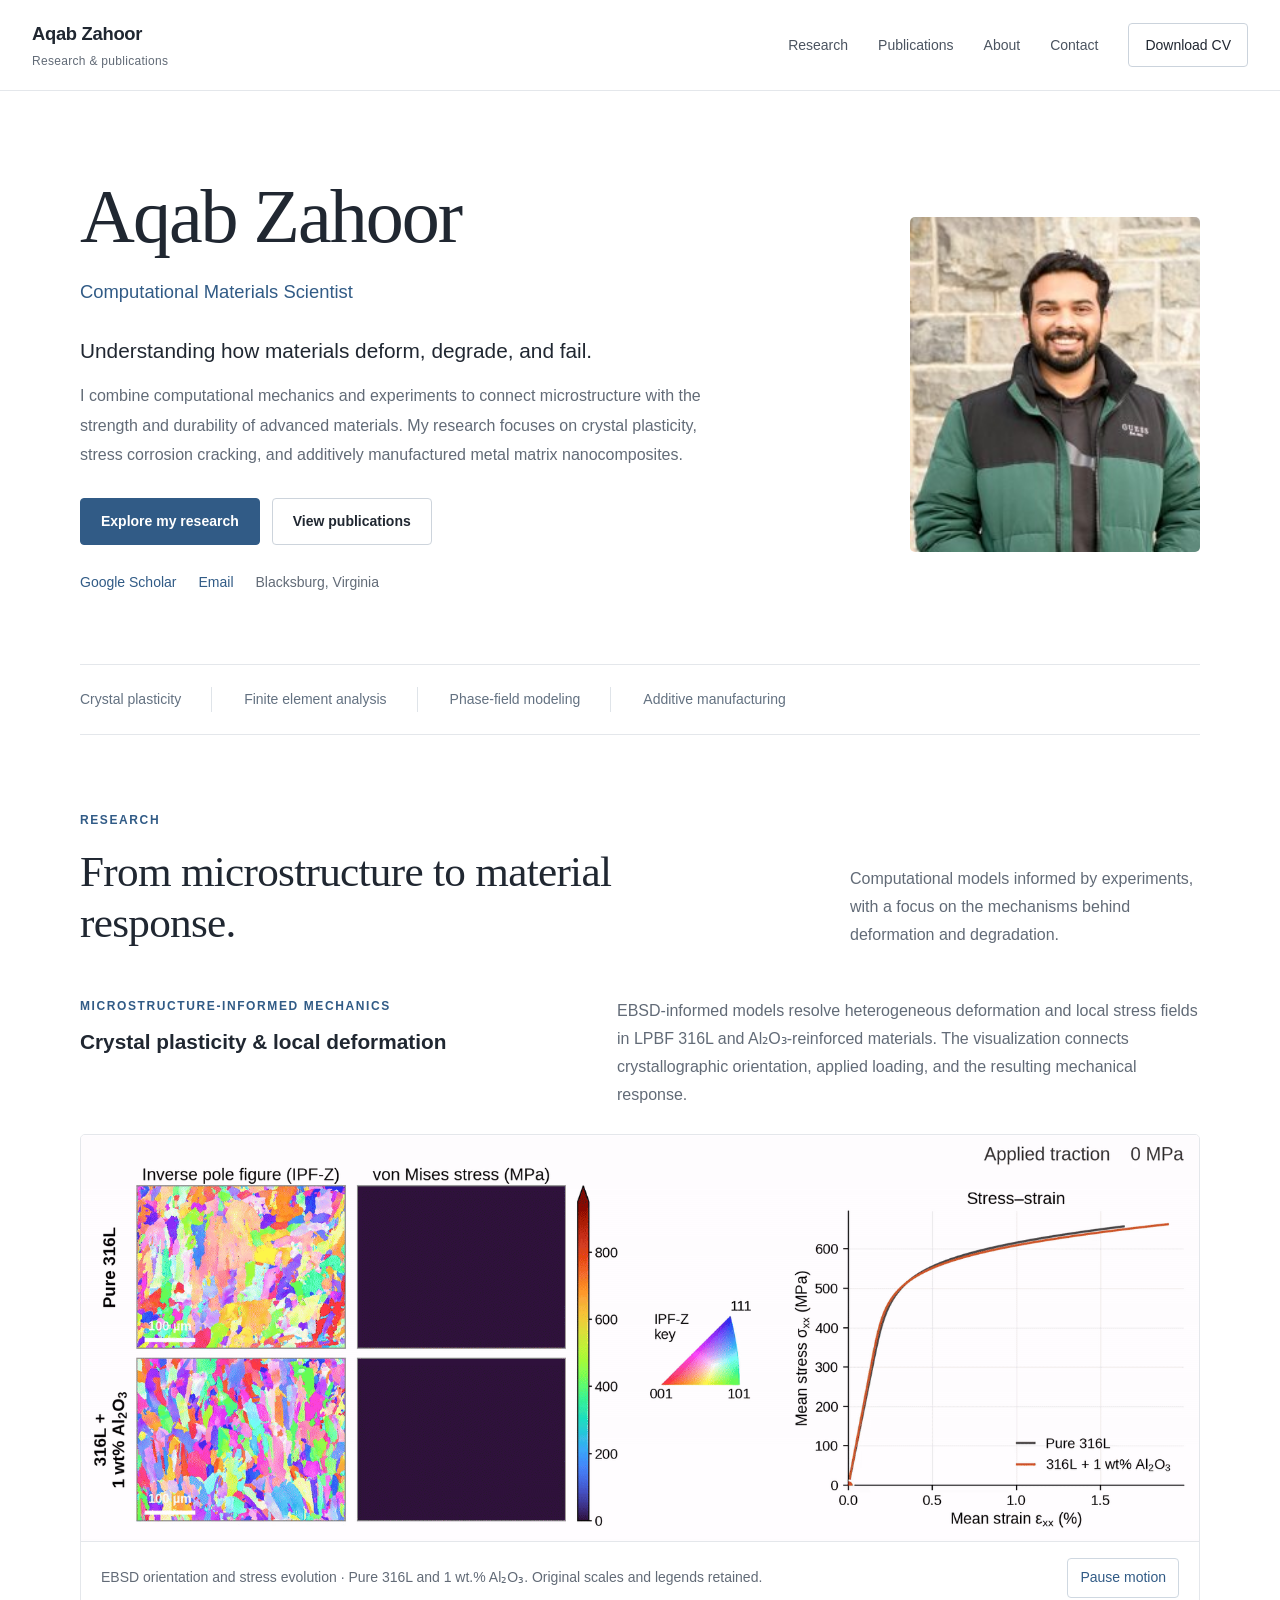
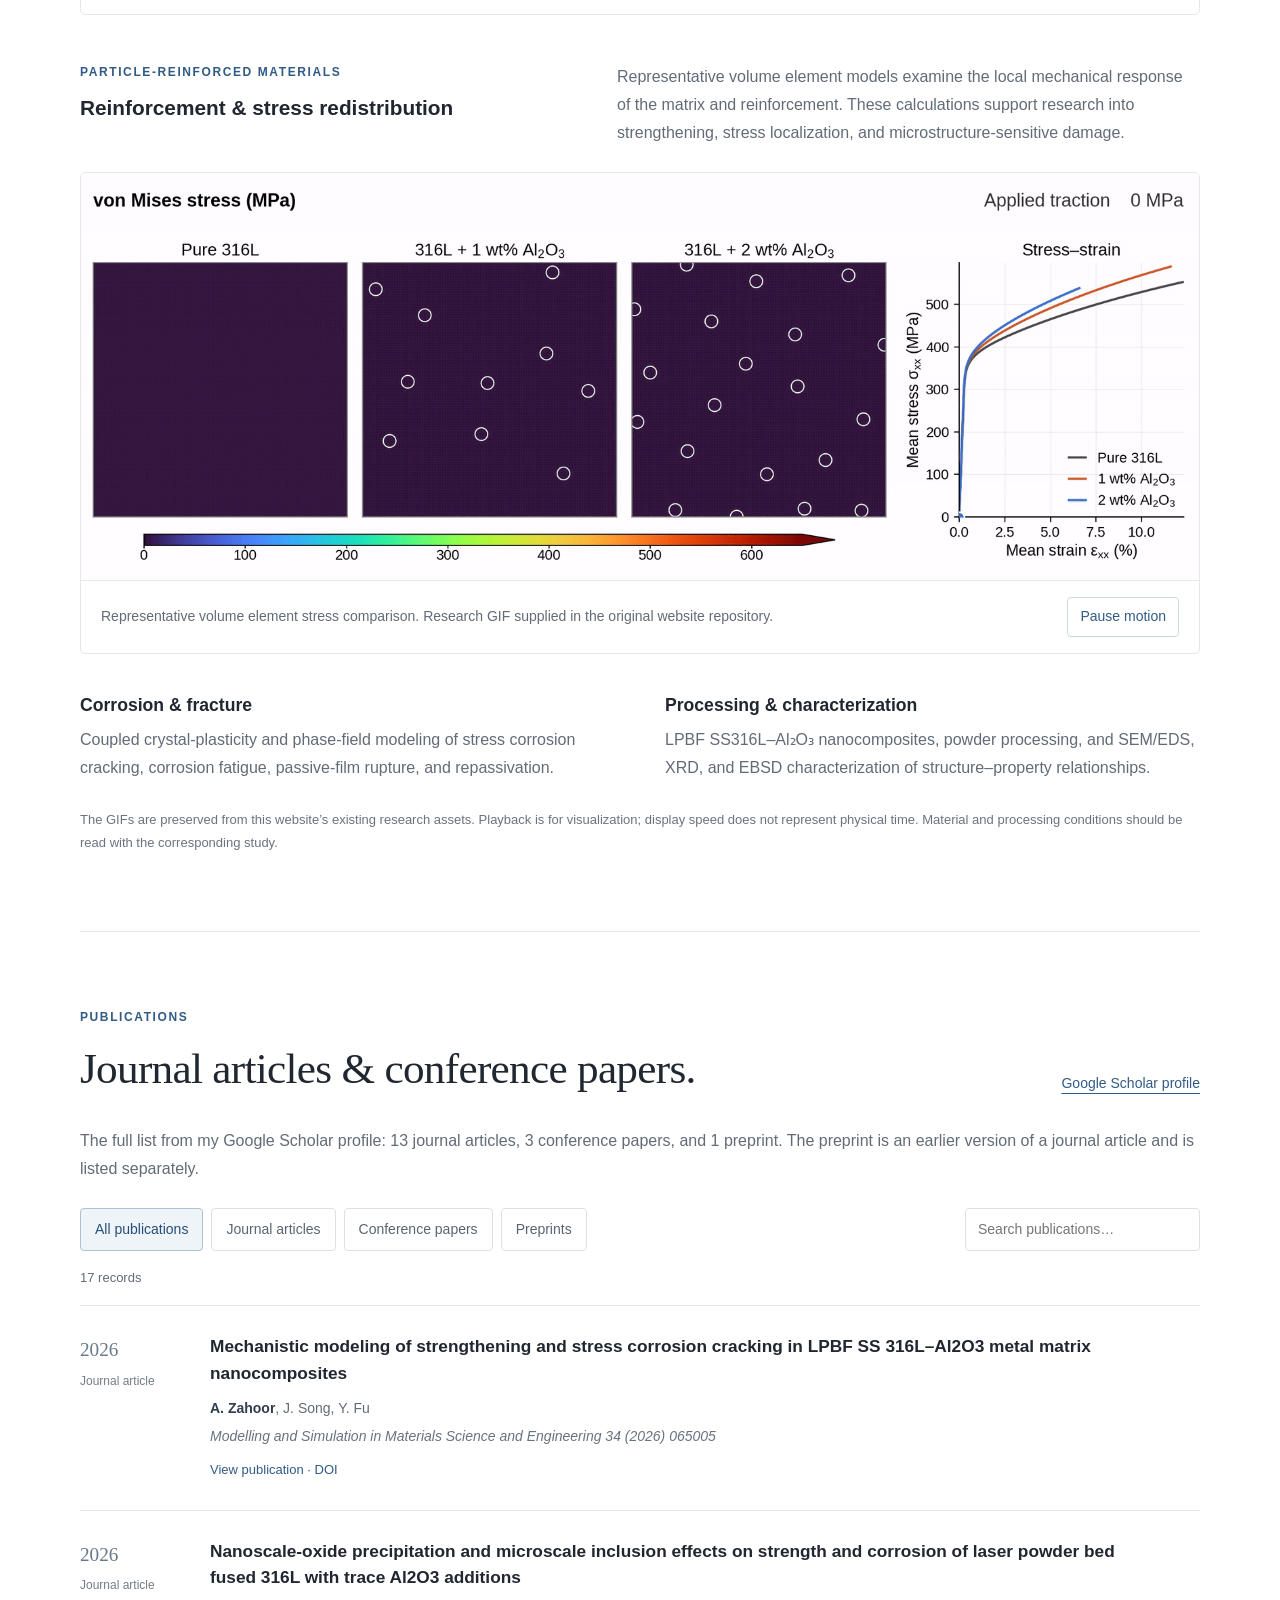
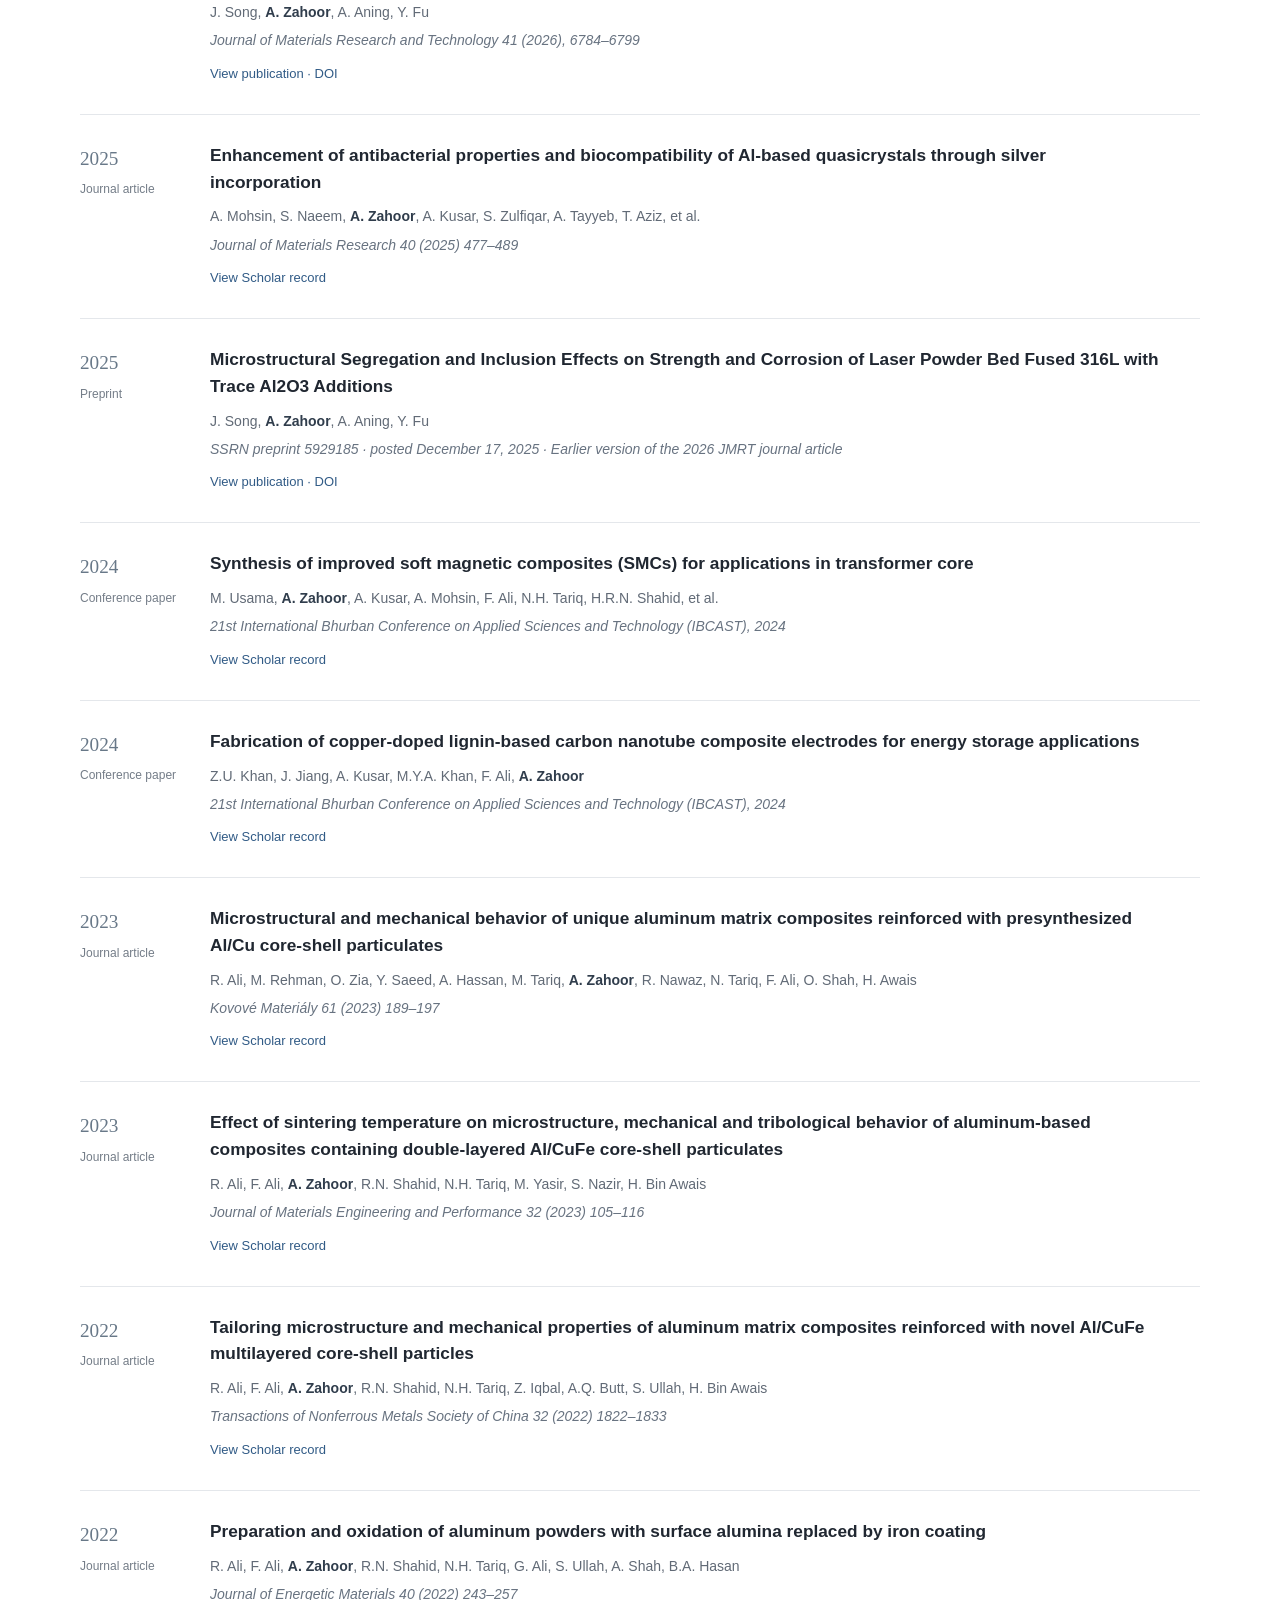
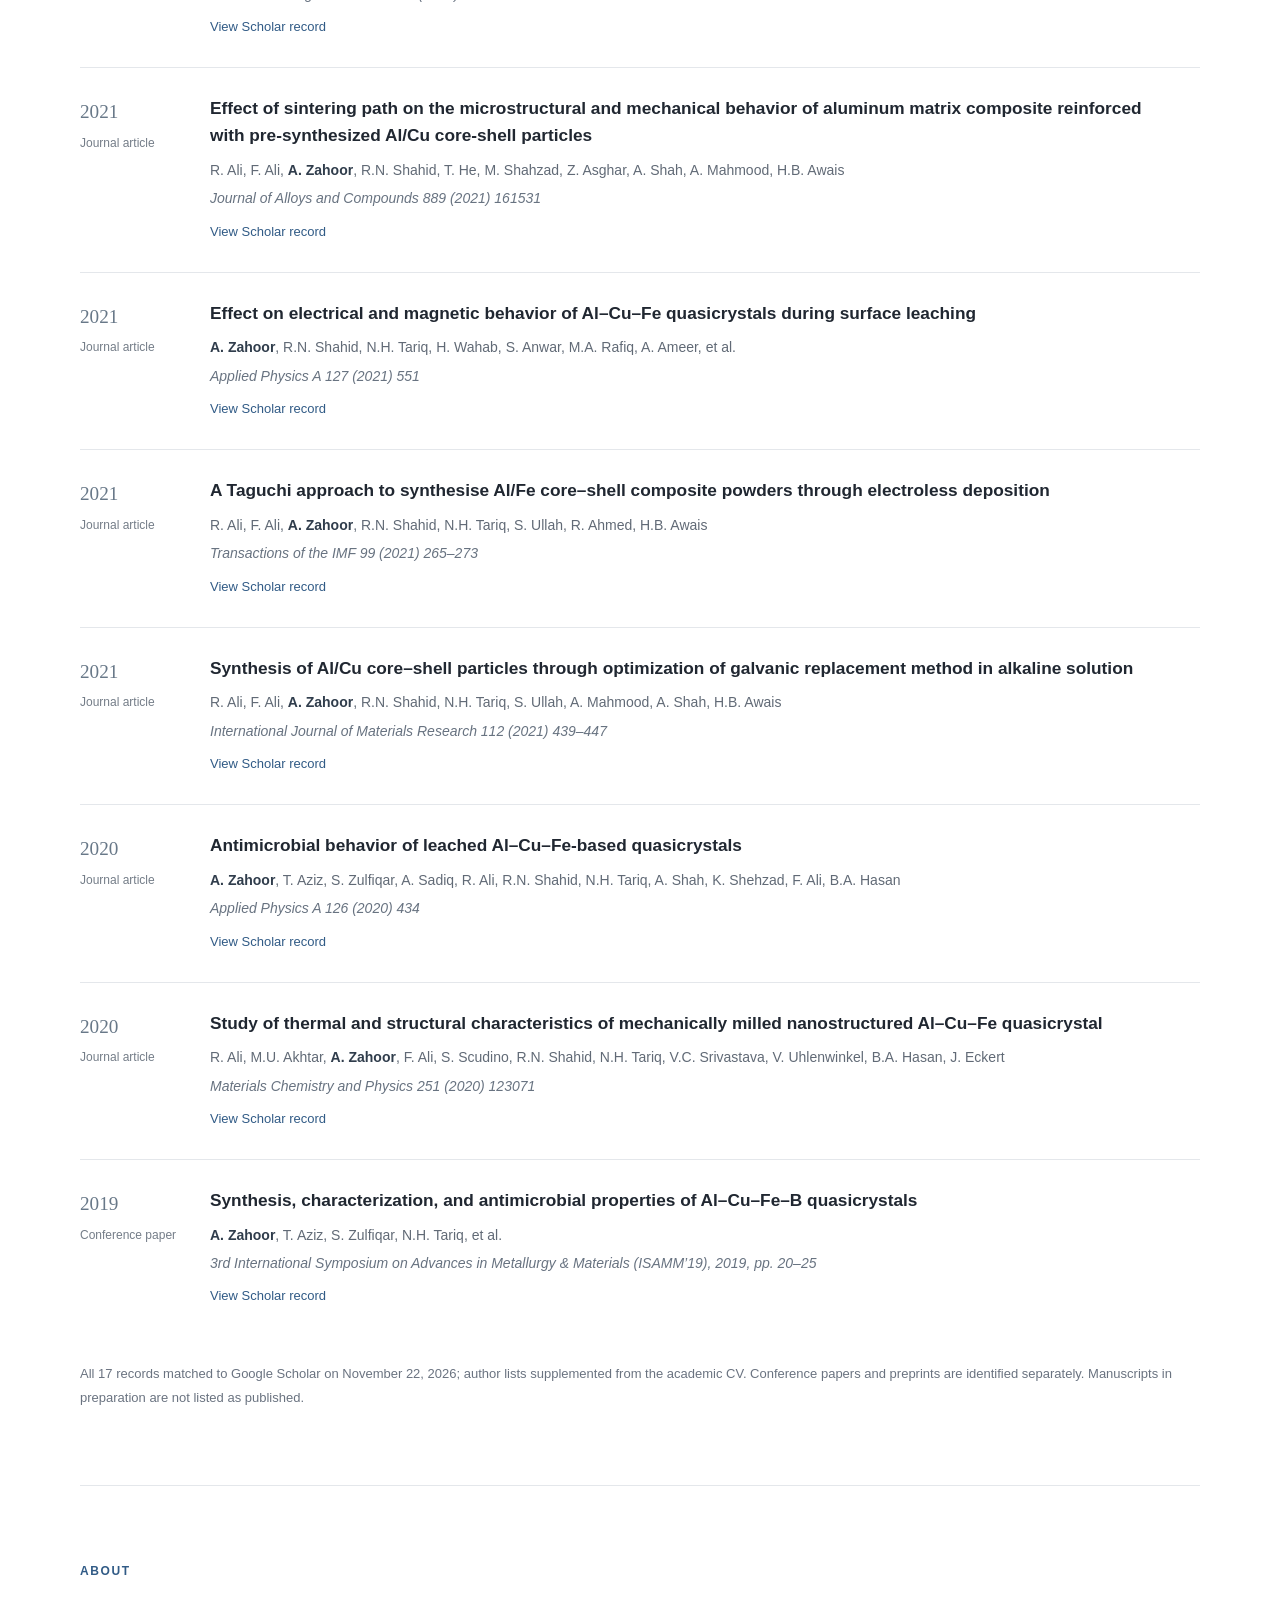
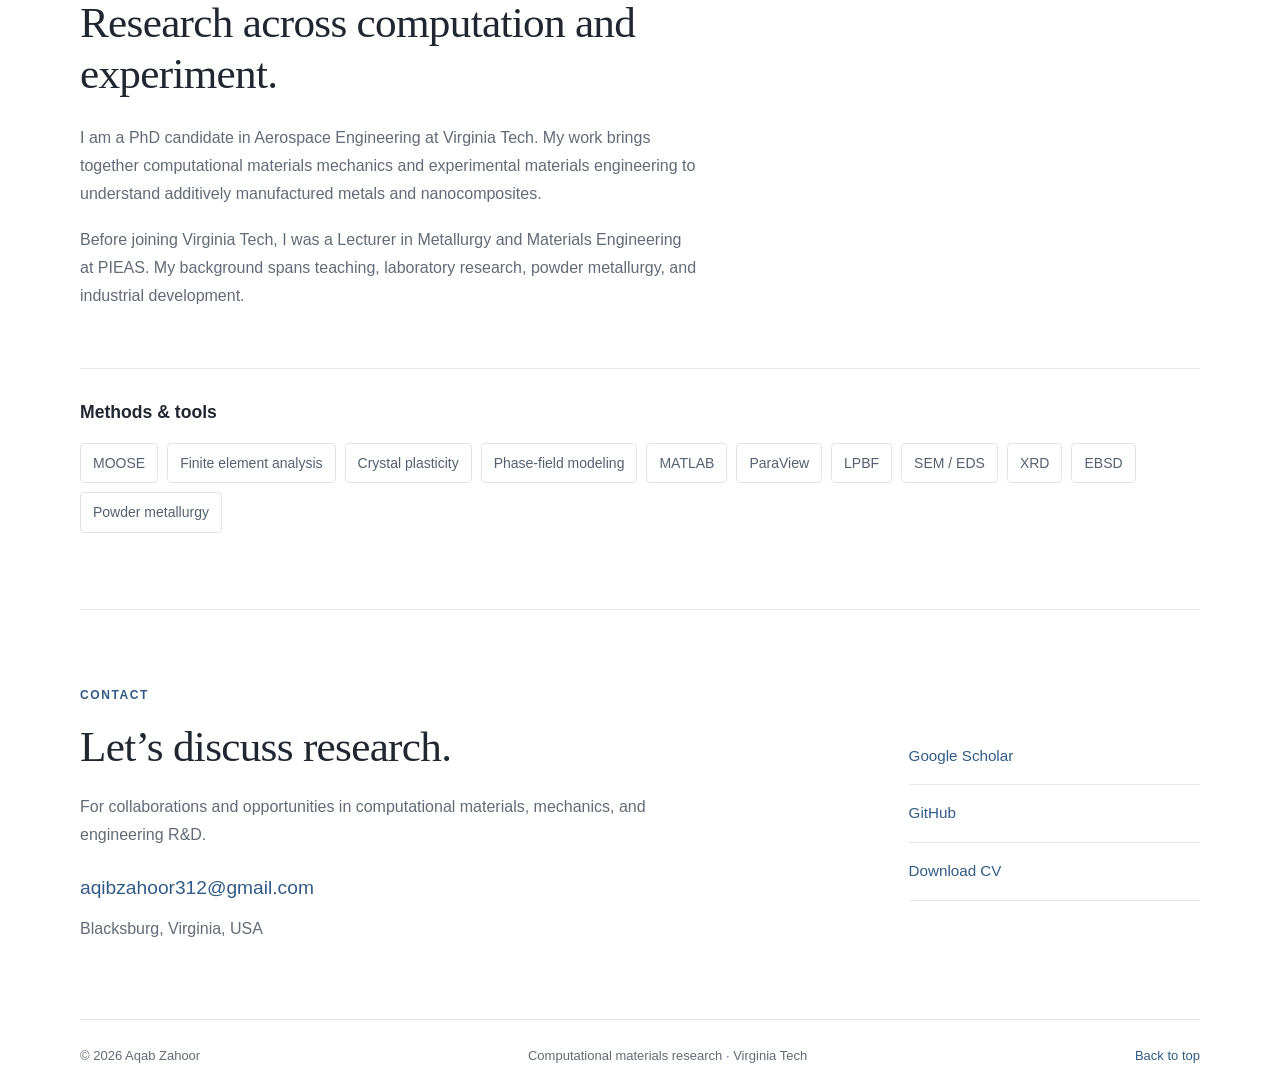
==== index.html @ cb90830e "Update profile title and about section Co-authored-by: copilot-swe-agent[bot] <198982749+Copilot@use" ====
<!doctype html>
<html lang="en"><head><meta charset="UTF-8"><meta name="viewport" content="width=device-width,initial-scale=1"><meta name="description" content="Aqab Zahoor is a computational materials scientist at Virginia Tech specializing in crystal plasticity, corrosion, and additive manufacturing."><meta name="theme-color" content="#ffffff"><title>Aqab Zahoor | Computational Materials Scientist</title><link rel="stylesheet" href="styles.css"></head>
<body><a class="skip-link" href="#main-content">Skip to content</a><header class="site-header"><nav class="nav-container" aria-label="Primary navigation"><a class="brand" href="#home">Aqab Zahoor<span>Research & publications</span></a><button class="nav-toggle" aria-controls="nav-menu" aria-expanded="false" type="button">Menu</button><div class="nav-menu" id="nav-menu"><a href="#research">Research</a><a href="#publications">Publications</a><a href="#about">About</a><a href="#contact">Contact</a><a class="nav-cv" href="Aqab_Zahoor_CV.pdf" download>Download CV</a></div></nav></header>
<main id="main-content"><section id="home" class="hero section-container"><div class="hero-copy"><h1>Aqab Zahoor<span>Computational Materials Scientist</span></h1><p class="hero-intro">Understanding how materials deform, degrade, and fail.</p><p class="hero-description">I combine computational mechanics and experiments to connect microstructure with the strength and durability of advanced materials. My research focuses on crystal plasticity, stress corrosion cracking, and additively manufactured metal matrix nanocomposites.</p><div class="hero-actions"><a class="button button-primary" href="#research">Explore my research</a><a class="button button-secondary" href="#publications">View publications</a></div><div class="profile-links"><a href="https://scholar.google.com/citations?user=BcspHmkAAAAJ&amp;hl=en" target="_blank" rel="noopener noreferrer">Google Scholar</a><a href="mailto:aqibzahoor312@gmail.com">Email</a><span>Blacksburg, Virginia</span></div></div><figure class="portrait"><img src="assets/profile.jpg" alt="Aqab Zahoor" width="360" height="420" fetchpriority="high"></figure></section>
<div class="research-topics section-container"><span>Crystal plasticity</span><span>Finite element analysis</span><span>Phase-field modeling</span><span>Additive manufacturing</span></div>
<section id="research" class="section section-container"><div class="section-heading"><div><p class="eyebrow">RESEARCH</p><h2>From microstructure to material response.</h2></div><p>Computational models informed by experiments, with a focus on the mechanisms behind deformation and degradation.</p></div>
<article class="research-feature"><div class="research-intro"><div><p class="eyebrow">MICROSTRUCTURE-INFORMED MECHANICS</p><h3>Crystal plasticity & local deformation</h3></div><p>EBSD-informed models resolve heterogeneous deformation and local stress fields in LPBF 316L and Al₂O₃-reinforced materials. The visualization connects crystallographic orientation, applied loading, and the resulting mechanical response.</p></div><figure class="research-media"><div class="media-scroll"><img class="research-gif" src="assets/research/ebsd-poster.png" data-gif="assets/animations/EBSD_IPF_vonMises_pure_vs_1wt_00-400_10-300.gif" data-poster="assets/research/ebsd-poster.png" width="1650" height="600" alt="EBSD inverse pole figure maps, evolving von Mises stress fields, and stress–strain comparison for pure 316L and 316L with 1 wt.% alumina"></div><figcaption><span>EBSD orientation and stress evolution · Pure 316L and 1 wt.% Al₂O₃. Original scales and legends retained.</span><button class="media-toggle" type="button" aria-pressed="false">Pause motion</button></figcaption></figure></article>
<article class="research-feature"><div class="research-intro"><div><p class="eyebrow">PARTICLE-REINFORCED MATERIALS</p><h3>Reinforcement & stress redistribution</h3></div><p>Representative volume element models examine the local mechanical response of the matrix and reinforcement. These calculations support research into strengthening, stress localization, and microstructure-sensitive damage.</p></div><figure class="research-media"><div class="media-scroll"><img class="research-gif" src="assets/research/rve-poster.png" data-gif="assets/animations/RVE_compare_vonMises.gif" data-poster="assets/research/rve-poster.png" width="1650" height="600" loading="lazy" alt="Automatically playing representative volume element comparison showing the original von Mises stress maps, legends, and loading response"></div><figcaption><span>Representative volume element stress comparison. Research GIF supplied in the original website repository.</span><button class="media-toggle" type="button" aria-pressed="false">Pause motion</button></figcaption></figure></article>
<div class="research-notes"><article><h3>Corrosion & fracture</h3><p>Coupled crystal-plasticity and phase-field modeling of stress corrosion cracking, corrosion fatigue, passive-film rupture, and repassivation.</p></article><article><h3>Processing & characterization</h3><p>LPBF SS316L–Al₂O₃ nanocomposites, powder processing, and SEM/EDS, XRD, and EBSD characterization of structure–property relationships.</p></article></div><p class="source-note">The GIFs are preserved from this website’s existing research assets. Playback is for visualization; display speed does not represent physical time. Material and processing conditions should be read with the corresponding study.</p></section>
<section id="publications" class="section section-container"><div class="section-heading"><div><p class="eyebrow">PUBLICATIONS</p><h2>Journal articles & conference papers.</h2></div><a class="text-link" href="https://scholar.google.com/citations?user=BcspHmkAAAAJ&amp;hl=en" target="_blank" rel="noopener noreferrer">Google Scholar profile</a></div><p class="publication-intro">The full list from my Google Scholar profile: 13 journal articles, 3 conference papers, and 1 preprint. The preprint is an earlier version of a journal article and is listed separately.</p><div class="publication-tools"><div class="filters" role="group" aria-label="Publication type"><button type="button" data-filter="all" aria-pressed="true">All publications</button><button type="button" data-filter="Journal article" aria-pressed="false">Journal articles</button><button type="button" data-filter="Conference paper" aria-pressed="false">Conference papers</button><button type="button" data-filter="Preprint" aria-pressed="false">Preprints</button></div><label class="search-label"><span class="sr-only">Search publications</span><input id="publication-search" type="search" placeholder="Search publications…"></label></div><p id="publication-count" class="result-count" aria-live="polite">17 records</p><div class="publication-list"><article class="publication" data-type="Journal article" data-search="mechanistic modeling of strengthening and stress corrosion cracking in lpbf ss 316l–al2o3 metal matrix nanocomposites a. zahoor, j. song, y. fu modelling and simulation in materials science and engineering 34 (2026) 065005"><div class="publication-year">2026<span>Journal article</span></div><div><h3><a href="https://doi.org/10.1088/1361-651X/ae93e5" target="_blank" rel="noopener noreferrer">Mechanistic modeling of strengthening and stress corrosion cracking in LPBF SS 316L–Al2O3 metal matrix nanocomposites</a></h3><p class="authors"><strong>A. Zahoor</strong>, J. Song, Y. Fu</p><p class="journal">Modelling and Simulation in Materials Science and Engineering 34 (2026) 065005</p><a class="paper-link" href="https://doi.org/10.1088/1361-651X/ae93e5" target="_blank" rel="noopener noreferrer">View publication · DOI</a></div></article>
<article class="publication" data-type="Journal article" data-search="nanoscale-oxide precipitation and microscale inclusion effects on strength and corrosion of laser powder bed fused 316l with trace al2o3 additions j. song, a. zahoor, a. aning, y. fu journal of materials research and technology 41 (2026), 6784–6799"><div class="publication-year">2026<span>Journal article</span></div><div><h3><a href="https://doi.org/10.1016/j.jmrt.2026.02.229" target="_blank" rel="noopener noreferrer">Nanoscale-oxide precipitation and microscale inclusion effects on strength and corrosion of laser powder bed fused 316L with trace Al2O3 additions</a></h3><p class="authors">J. Song, <strong>A. Zahoor</strong>, A. Aning, Y. Fu</p><p class="journal">Journal of Materials Research and Technology 41 (2026), 6784–6799</p><a class="paper-link" href="https://doi.org/10.1016/j.jmrt.2026.02.229" target="_blank" rel="noopener noreferrer">View publication · DOI</a></div></article>
<article class="publication" data-type="Journal article" data-search="enhancement of antibacterial properties and biocompatibility of al-based quasicrystals through silver incorporation a. mohsin, s. naeem, a. zahoor, a. kusar, s. zulfiqar, a. tayyeb, t. aziz, et al. journal of materials research 40 (2025) 477–489"><div class="publication-year">2025<span>Journal article</span></div><div><h3><a href="https://scholar.google.com/citations?view_op=view_citation&amp;hl=en&amp;oe=ASCII&amp;user=BcspHmkAAAAJ&amp;pagesize=100&amp;citation_for_view=BcspHmkAAAAJ:Tyk-4Ss8FVUC" target="_blank" rel="noopener noreferrer">Enhancement of antibacterial properties and biocompatibility of Al-based quasicrystals through silver incorporation</a></h3><p class="authors">A. Mohsin, S. Naeem, <strong>A. Zahoor</strong>, A. Kusar, S. Zulfiqar, A. Tayyeb, T. Aziz, et al.</p><p class="journal">Journal of Materials Research 40 (2025) 477–489</p><a class="paper-link" href="https://scholar.google.com/citations?view_op=view_citation&amp;hl=en&amp;oe=ASCII&amp;user=BcspHmkAAAAJ&amp;pagesize=100&amp;citation_for_view=BcspHmkAAAAJ:Tyk-4Ss8FVUC" target="_blank" rel="noopener noreferrer">View Scholar record</a></div></article>
<article class="publication" data-type="Preprint" data-search="microstructural segregation and inclusion effects on strength and corrosion of laser powder bed fused 316l with trace al2o3 additions j. song, a. zahoor, a. aning, y. fu ssrn preprint 5929185 · posted december 17, 2025 · earlier version of the 2026 jmrt journal article"><div class="publication-year">2025<span>Preprint</span></div><div><h3><a href="https://doi.org/10.2139/ssrn.5929185" target="_blank" rel="noopener noreferrer">Microstructural Segregation and Inclusion Effects on Strength and Corrosion of Laser Powder Bed Fused 316L with Trace Al2O3 Additions</a></h3><p class="authors">J. Song, <strong>A. Zahoor</strong>, A. Aning, Y. Fu</p><p class="journal">SSRN preprint 5929185 · posted December 17, 2025 · Earlier version of the 2026 JMRT journal article</p><a class="paper-link" href="https://doi.org/10.2139/ssrn.5929185" target="_blank" rel="noopener noreferrer">View publication · DOI</a></div></article>
<article class="publication" data-type="Conference paper" data-search="synthesis of improved soft magnetic composites (smcs) for applications in transformer core m. usama, a. zahoor, a. kusar, a. mohsin, f. ali, n.h. tariq, h.r.n. shahid, et al. 21st international bhurban conference on applied sciences and technology (ibcast), 2024"><div class="publication-year">2024<span>Conference paper</span></div><div><h3><a href="https://scholar.google.com/citations?view_op=view_citation&amp;hl=en&amp;oe=ASCII&amp;user=BcspHmkAAAAJ&amp;pagesize=100&amp;citation_for_view=BcspHmkAAAAJ:Y0pCki6q_DkC" target="_blank" rel="noopener noreferrer">Synthesis of improved soft magnetic composites (SMCs) for applications in transformer core</a></h3><p class="authors">M. Usama, <strong>A. Zahoor</strong>, A. Kusar, A. Mohsin, F. Ali, N.H. Tariq, H.R.N. Shahid, et al.</p><p class="journal">21st International Bhurban Conference on Applied Sciences and Technology (IBCAST), 2024</p><a class="paper-link" href="https://scholar.google.com/citations?view_op=view_citation&amp;hl=en&amp;oe=ASCII&amp;user=BcspHmkAAAAJ&amp;pagesize=100&amp;citation_for_view=BcspHmkAAAAJ:Y0pCki6q_DkC" target="_blank" rel="noopener noreferrer">View Scholar record</a></div></article>
<article class="publication" data-type="Conference paper" data-search="fabrication of copper-doped lignin-based carbon nanotube composite electrodes for energy storage applications z.u. khan, j. jiang, a. kusar, m.y.a. khan, f. ali, a. zahoor 21st international bhurban conference on applied sciences and technology (ibcast), 2024"><div class="publication-year">2024<span>Conference paper</span></div><div><h3><a href="https://scholar.google.com/citations?view_op=view_citation&amp;hl=en&amp;oe=ASCII&amp;user=BcspHmkAAAAJ&amp;pagesize=100&amp;citation_for_view=BcspHmkAAAAJ:eQOLeE2rZwMC" target="_blank" rel="noopener noreferrer">Fabrication of copper-doped lignin-based carbon nanotube composite electrodes for energy storage applications</a></h3><p class="authors">Z.U. Khan, J. Jiang, A. Kusar, M.Y.A. Khan, F. Ali, <strong>A. Zahoor</strong></p><p class="journal">21st International Bhurban Conference on Applied Sciences and Technology (IBCAST), 2024</p><a class="paper-link" href="https://scholar.google.com/citations?view_op=view_citation&amp;hl=en&amp;oe=ASCII&amp;user=BcspHmkAAAAJ&amp;pagesize=100&amp;citation_for_view=BcspHmkAAAAJ:eQOLeE2rZwMC" target="_blank" rel="noopener noreferrer">View Scholar record</a></div></article>
<article class="publication" data-type="Journal article" data-search="microstructural and mechanical behavior of unique aluminum matrix composites reinforced with presynthesized al/cu core-shell particulates r. ali, m. rehman, o. zia, y. saeed, a. hassan, m. tariq, a. zahoor, r. nawaz, n. tariq, f. ali, o. shah, h. awais kovové materiály 61 (2023) 189–197"><div class="publication-year">2023<span>Journal article</span></div><div><h3><a href="https://scholar.google.com/citations?view_op=view_citation&amp;hl=en&amp;oe=ASCII&amp;user=BcspHmkAAAAJ&amp;pagesize=100&amp;citation_for_view=BcspHmkAAAAJ:W7OEmFMy1HYC" target="_blank" rel="noopener noreferrer">Microstructural and mechanical behavior of unique aluminum matrix composites reinforced with presynthesized Al/Cu core-shell particulates</a></h3><p class="authors">R. Ali, M. Rehman, O. Zia, Y. Saeed, A. Hassan, M. Tariq, <strong>A. Zahoor</strong>, R. Nawaz, N. Tariq, F. Ali, O. Shah, H. Awais</p><p class="journal">Kovové Materiály 61 (2023) 189–197</p><a class="paper-link" href="https://scholar.google.com/citations?view_op=view_citation&amp;hl=en&amp;oe=ASCII&amp;user=BcspHmkAAAAJ&amp;pagesize=100&amp;citation_for_view=BcspHmkAAAAJ:W7OEmFMy1HYC" target="_blank" rel="noopener noreferrer">View Scholar record</a></div></article>
<article class="publication" data-type="Journal article" data-search="effect of sintering temperature on microstructure, mechanical and tribological behavior of aluminum-based composites containing double-layered al/cufe core-shell particulates r. ali, f. ali, a. zahoor, r.n. shahid, n.h. tariq, m. yasir, s. nazir, h. bin awais journal of materials engineering and performance 32 (2023) 105–116"><div class="publication-year">2023<span>Journal article</span></div><div><h3><a href="https://scholar.google.com/citations?view_op=view_citation&amp;hl=en&amp;oe=ASCII&amp;user=BcspHmkAAAAJ&amp;pagesize=100&amp;citation_for_view=BcspHmkAAAAJ:zYLM7Y9cAGgC" target="_blank" rel="noopener noreferrer">Effect of sintering temperature on microstructure, mechanical and tribological behavior of aluminum-based composites containing double-layered Al/CuFe core-shell particulates</a></h3><p class="authors">R. Ali, F. Ali, <strong>A. Zahoor</strong>, R.N. Shahid, N.H. Tariq, M. Yasir, S. Nazir, H. Bin Awais</p><p class="journal">Journal of Materials Engineering and Performance 32 (2023) 105–116</p><a class="paper-link" href="https://scholar.google.com/citations?view_op=view_citation&amp;hl=en&amp;oe=ASCII&amp;user=BcspHmkAAAAJ&amp;pagesize=100&amp;citation_for_view=BcspHmkAAAAJ:zYLM7Y9cAGgC" target="_blank" rel="noopener noreferrer">View Scholar record</a></div></article>
<article class="publication" data-type="Journal article" data-search="tailoring microstructure and mechanical properties of aluminum matrix composites reinforced with novel al/cufe multilayered core-shell particles r. ali, f. ali, a. zahoor, r.n. shahid, n.h. tariq, z. iqbal, a.q. butt, s. ullah, h. bin awais transactions of nonferrous metals society of china 32 (2022) 1822–1833"><div class="publication-year">2022<span>Journal article</span></div><div><h3><a href="https://scholar.google.com/citations?view_op=view_citation&amp;hl=en&amp;oe=ASCII&amp;user=BcspHmkAAAAJ&amp;pagesize=100&amp;citation_for_view=BcspHmkAAAAJ:YsMSGLbcyi4C" target="_blank" rel="noopener noreferrer">Tailoring microstructure and mechanical properties of aluminum matrix composites reinforced with novel Al/CuFe multilayered core-shell particles</a></h3><p class="authors">R. Ali, F. Ali, <strong>A. Zahoor</strong>, R.N. Shahid, N.H. Tariq, Z. Iqbal, A.Q. Butt, S. Ullah, H. Bin Awais</p><p class="journal">Transactions of Nonferrous Metals Society of China 32 (2022) 1822–1833</p><a class="paper-link" href="https://scholar.google.com/citations?view_op=view_citation&amp;hl=en&amp;oe=ASCII&amp;user=BcspHmkAAAAJ&amp;pagesize=100&amp;citation_for_view=BcspHmkAAAAJ:YsMSGLbcyi4C" target="_blank" rel="noopener noreferrer">View Scholar record</a></div></article>
<article class="publication" data-type="Journal article" data-search="preparation and oxidation of aluminum powders with surface alumina replaced by iron coating r. ali, f. ali, a. zahoor, r.n. shahid, n.h. tariq, g. ali, s. ullah, a. shah, b.a. hasan journal of energetic materials 40 (2022) 243–257"><div class="publication-year">2022<span>Journal article</span></div><div><h3><a href="https://scholar.google.com/citations?view_op=view_citation&amp;hl=en&amp;oe=ASCII&amp;user=BcspHmkAAAAJ&amp;pagesize=100&amp;citation_for_view=BcspHmkAAAAJ:d1gkVwhDpl0C" target="_blank" rel="noopener noreferrer">Preparation and oxidation of aluminum powders with surface alumina replaced by iron coating</a></h3><p class="authors">R. Ali, F. Ali, <strong>A. Zahoor</strong>, R.N. Shahid, N.H. Tariq, G. Ali, S. Ullah, A. Shah, B.A. Hasan</p><p class="journal">Journal of Energetic Materials 40 (2022) 243–257</p><a class="paper-link" href="https://scholar.google.com/citations?view_op=view_citation&amp;hl=en&amp;oe=ASCII&amp;user=BcspHmkAAAAJ&amp;pagesize=100&amp;citation_for_view=BcspHmkAAAAJ:d1gkVwhDpl0C" target="_blank" rel="noopener noreferrer">View Scholar record</a></div></article>
<article class="publication" data-type="Journal article" data-search="effect of sintering path on the microstructural and mechanical behavior of aluminum matrix composite reinforced with pre-synthesized al/cu core-shell particles r. ali, f. ali, a. zahoor, r.n. shahid, t. he, m. shahzad, z. asghar, a. shah, a. mahmood, h.b. awais journal of alloys and compounds 889 (2021) 161531"><div class="publication-year">2021<span>Journal article</span></div><div><h3><a href="https://scholar.google.com/citations?view_op=view_citation&amp;hl=en&amp;oe=ASCII&amp;user=BcspHmkAAAAJ&amp;pagesize=100&amp;citation_for_view=BcspHmkAAAAJ:UeHWp8X0CEIC" target="_blank" rel="noopener noreferrer">Effect of sintering path on the microstructural and mechanical behavior of aluminum matrix composite reinforced with pre-synthesized Al/Cu core-shell particles</a></h3><p class="authors">R. Ali, F. Ali, <strong>A. Zahoor</strong>, R.N. Shahid, T. He, M. Shahzad, Z. Asghar, A. Shah, A. Mahmood, H.B. Awais</p><p class="journal">Journal of Alloys and Compounds 889 (2021) 161531</p><a class="paper-link" href="https://scholar.google.com/citations?view_op=view_citation&amp;hl=en&amp;oe=ASCII&amp;user=BcspHmkAAAAJ&amp;pagesize=100&amp;citation_for_view=BcspHmkAAAAJ:UeHWp8X0CEIC" target="_blank" rel="noopener noreferrer">View Scholar record</a></div></article>
<article class="publication" data-type="Journal article" data-search="effect on electrical and magnetic behavior of al–cu–fe quasicrystals during surface leaching a. zahoor, r.n. shahid, n.h. tariq, h. wahab, s. anwar, m.a. rafiq, a. ameer, et al. applied physics a 127 (2021) 551"><div class="publication-year">2021<span>Journal article</span></div><div><h3><a href="https://scholar.google.com/citations?view_op=view_citation&amp;hl=en&amp;oe=ASCII&amp;user=BcspHmkAAAAJ&amp;pagesize=100&amp;citation_for_view=BcspHmkAAAAJ:qjMakFHDy7sC" target="_blank" rel="noopener noreferrer">Effect on electrical and magnetic behavior of Al–Cu–Fe quasicrystals during surface leaching</a></h3><p class="authors"><strong>A. Zahoor</strong>, R.N. Shahid, N.H. Tariq, H. Wahab, S. Anwar, M.A. Rafiq, A. Ameer, et al.</p><p class="journal">Applied Physics A 127 (2021) 551</p><a class="paper-link" href="https://scholar.google.com/citations?view_op=view_citation&amp;hl=en&amp;oe=ASCII&amp;user=BcspHmkAAAAJ&amp;pagesize=100&amp;citation_for_view=BcspHmkAAAAJ:qjMakFHDy7sC" target="_blank" rel="noopener noreferrer">View Scholar record</a></div></article>
<article class="publication" data-type="Journal article" data-search="a taguchi approach to synthesise al/fe core–shell composite powders through electroless deposition r. ali, f. ali, a. zahoor, r.n. shahid, n.h. tariq, s. ullah, r. ahmed, h.b. awais transactions of the imf 99 (2021) 265–273"><div class="publication-year">2021<span>Journal article</span></div><div><h3><a href="https://scholar.google.com/citations?view_op=view_citation&amp;hl=en&amp;oe=ASCII&amp;user=BcspHmkAAAAJ&amp;pagesize=100&amp;citation_for_view=BcspHmkAAAAJ:IjCSPb-OGe4C" target="_blank" rel="noopener noreferrer">A Taguchi approach to synthesise Al/Fe core–shell composite powders through electroless deposition</a></h3><p class="authors">R. Ali, F. Ali, <strong>A. Zahoor</strong>, R.N. Shahid, N.H. Tariq, S. Ullah, R. Ahmed, H.B. Awais</p><p class="journal">Transactions of the IMF 99 (2021) 265–273</p><a class="paper-link" href="https://scholar.google.com/citations?view_op=view_citation&amp;hl=en&amp;oe=ASCII&amp;user=BcspHmkAAAAJ&amp;pagesize=100&amp;citation_for_view=BcspHmkAAAAJ:IjCSPb-OGe4C" target="_blank" rel="noopener noreferrer">View Scholar record</a></div></article>
<article class="publication" data-type="Journal article" data-search="synthesis of al/cu core–shell particles through optimization of galvanic replacement method in alkaline solution r. ali, f. ali, a. zahoor, r.n. shahid, n.h. tariq, s. ullah, a. mahmood, a. shah, h.b. awais international journal of materials research 112 (2021) 439–447"><div class="publication-year">2021<span>Journal article</span></div><div><h3><a href="https://scholar.google.com/citations?view_op=view_citation&amp;hl=en&amp;oe=ASCII&amp;user=BcspHmkAAAAJ&amp;pagesize=100&amp;citation_for_view=BcspHmkAAAAJ:9yKSN-GCB0IC" target="_blank" rel="noopener noreferrer">Synthesis of Al/Cu core–shell particles through optimization of galvanic replacement method in alkaline solution</a></h3><p class="authors">R. Ali, F. Ali, <strong>A. Zahoor</strong>, R.N. Shahid, N.H. Tariq, S. Ullah, A. Mahmood, A. Shah, H.B. Awais</p><p class="journal">International Journal of Materials Research 112 (2021) 439–447</p><a class="paper-link" href="https://scholar.google.com/citations?view_op=view_citation&amp;hl=en&amp;oe=ASCII&amp;user=BcspHmkAAAAJ&amp;pagesize=100&amp;citation_for_view=BcspHmkAAAAJ:9yKSN-GCB0IC" target="_blank" rel="noopener noreferrer">View Scholar record</a></div></article>
<article class="publication" data-type="Journal article" data-search="antimicrobial behavior of leached al–cu–fe-based quasicrystals a. zahoor, t. aziz, s. zulfiqar, a. sadiq, r. ali, r.n. shahid, n.h. tariq, a. shah, k. shehzad, f. ali, b.a. hasan applied physics a 126 (2020) 434"><div class="publication-year">2020<span>Journal article</span></div><div><h3><a href="https://scholar.google.com/citations?view_op=view_citation&amp;hl=en&amp;oe=ASCII&amp;user=BcspHmkAAAAJ&amp;pagesize=100&amp;citation_for_view=BcspHmkAAAAJ:u-x6o8ySG0sC" target="_blank" rel="noopener noreferrer">Antimicrobial behavior of leached Al–Cu–Fe-based quasicrystals</a></h3><p class="authors"><strong>A. Zahoor</strong>, T. Aziz, S. Zulfiqar, A. Sadiq, R. Ali, R.N. Shahid, N.H. Tariq, A. Shah, K. Shehzad, F. Ali, B.A. Hasan</p><p class="journal">Applied Physics A 126 (2020) 434</p><a class="paper-link" href="https://scholar.google.com/citations?view_op=view_citation&amp;hl=en&amp;oe=ASCII&amp;user=BcspHmkAAAAJ&amp;pagesize=100&amp;citation_for_view=BcspHmkAAAAJ:u-x6o8ySG0sC" target="_blank" rel="noopener noreferrer">View Scholar record</a></div></article>
<article class="publication" data-type="Journal article" data-search="study of thermal and structural characteristics of mechanically milled nanostructured al–cu–fe quasicrystal r. ali, m.u. akhtar, a. zahoor, f. ali, s. scudino, r.n. shahid, n.h. tariq, v.c. srivastava, v. uhlenwinkel, b.a. hasan, j. eckert materials chemistry and physics 251 (2020) 123071"><div class="publication-year">2020<span>Journal article</span></div><div><h3><a href="https://scholar.google.com/citations?view_op=view_citation&amp;hl=en&amp;oe=ASCII&amp;user=BcspHmkAAAAJ&amp;pagesize=100&amp;citation_for_view=BcspHmkAAAAJ:u5HHmVD_uO8C" target="_blank" rel="noopener noreferrer">Study of thermal and structural characteristics of mechanically milled nanostructured Al–Cu–Fe quasicrystal</a></h3><p class="authors">R. Ali, M.U. Akhtar, <strong>A. Zahoor</strong>, F. Ali, S. Scudino, R.N. Shahid, N.H. Tariq, V.C. Srivastava, V. Uhlenwinkel, B.A. Hasan, J. Eckert</p><p class="journal">Materials Chemistry and Physics 251 (2020) 123071</p><a class="paper-link" href="https://scholar.google.com/citations?view_op=view_citation&amp;hl=en&amp;oe=ASCII&amp;user=BcspHmkAAAAJ&amp;pagesize=100&amp;citation_for_view=BcspHmkAAAAJ:u5HHmVD_uO8C" target="_blank" rel="noopener noreferrer">View Scholar record</a></div></article>
<article class="publication" data-type="Conference paper" data-search="synthesis, characterization, and antimicrobial properties of al–cu–fe–b quasicrystals a. zahoor, t. aziz, s. zulfiqar, n.h. tariq, et al. 3rd international symposium on advances in metallurgy &amp; materials (isamm’19), 2019, pp. 20–25"><div class="publication-year">2019<span>Conference paper</span></div><div><h3><a href="https://scholar.google.com/citations?view_op=view_citation&amp;hl=en&amp;oe=ASCII&amp;user=BcspHmkAAAAJ&amp;pagesize=100&amp;citation_for_view=BcspHmkAAAAJ:2osOgNQ5qMEC" target="_blank" rel="noopener noreferrer">Synthesis, characterization, and antimicrobial properties of Al–Cu–Fe–B quasicrystals</a></h3><p class="authors"><strong>A. Zahoor</strong>, T. Aziz, S. Zulfiqar, N.H. Tariq, et al.</p><p class="journal">3rd International Symposium on Advances in Metallurgy &amp; Materials (ISAMM’19), 2019, pp. 20–25</p><a class="paper-link" href="https://scholar.google.com/citations?view_op=view_citation&amp;hl=en&amp;oe=ASCII&amp;user=BcspHmkAAAAJ&amp;pagesize=100&amp;citation_for_view=BcspHmkAAAAJ:2osOgNQ5qMEC" target="_blank" rel="noopener noreferrer">View Scholar record</a></div></article></div><p id="no-results" hidden>No publications match your search. Try another title, author, or year.</p><p class="source-note">All 17 records matched to Google Scholar on November 22, 2026; author lists supplemented from the academic CV. Conference papers and preprints are identified separately. Manuscripts in preparation are not listed as published.</p></section>
<section id="about" class="section section-container"><div class="about-grid"><div><p class="eyebrow">ABOUT</p><h2>Research across computation and experiment.</h2><p>I am a PhD candidate in Aerospace Engineering at Virginia Tech. My work brings together computational materials mechanics and experimental materials engineering to understand additively manufactured metals and nanocomposites.</p><p>Before joining Virginia Tech, I was a Lecturer in Metallurgy and Materials Engineering at PIEAS. My background spans teaching, laboratory research, powder metallurgy, and industrial development.</p></div></div><div class="expertise"><h3>Methods &amp; tools</h3><div class="tag-list"><span>MOOSE</span><span>Finite element analysis</span><span>Crystal plasticity</span><span>Phase-field modeling</span><span>MATLAB</span><span>ParaView</span><span>LPBF</span><span>SEM / EDS</span><span>XRD</span><span>EBSD</span><span>Powder metallurgy</span></div></div></section>
<section id="contact" class="section section-container contact"><div><p class="eyebrow">CONTACT</p><h2>Let’s discuss research.</h2><p>For collaborations and opportunities in computational materials, mechanics, and engineering R&amp;D.</p><a class="contact-email" href="mailto:aqibzahoor312@gmail.com">aqibzahoor312@gmail.com</a><p class="muted">Blacksburg, Virginia, USA</p></div><div class="contact-links"><a href="https://scholar.google.com/citations?user=BcspHmkAAAAJ&amp;hl=en" target="_blank" rel="noopener noreferrer">Google Scholar</a><a href="https://github.com/Aqab123" target="_blank" rel="noopener noreferrer">GitHub</a><a id="cv" href="Aqab_Zahoor_CV.pdf" download>Download CV</a></div></section></main><footer class="section-container"><p>© <span id="year">2026</span> Aqab Zahoor</p><p>Computational materials research · Virginia Tech</p><a href="#home">Back to top</a></footer><script src="script.js"></script></body></html>
---- styles.css ----
:root{--ink:#202731;--muted:#626b77;--accent:#315b86;--line:#e4e7eb;--white:#fff;--maroon:var(--accent);--orange:#9baab9;--maroon-dark:#274c70;--cream:#fff;font-family:Inter,'Segoe UI',Arial,sans-serif;color:var(--ink);background:#fff;font-synthesis:none}*{box-sizing:border-box}html{scroll-behavior:smooth;scroll-padding-top:105px}body{margin:0;font-size:16px;line-height:1.75;background:#fff}h1,h2,h3,h4,p,figure{margin:0}a{color:var(--accent);text-decoration:none;text-underline-offset:5px}a:hover{text-decoration:underline}button,input{font:inherit}button{cursor:pointer}button,a,input{touch-action:manipulation}button:focus-visible,a:focus-visible,input:focus-visible{outline:3px solid #809dbc;outline-offset:5px}img{max-width:100%;display:block}[hidden]{display:none!important}.section-container{width:min(1120px,calc(100% - 64px));margin-inline:auto}.section{padding:76px 0;border-top:1px solid var(--line)}.eyebrow{font-size:.75rem;font-weight:650;letter-spacing:1.6px;color:var(--accent);margin-bottom:17px;line-height:1.6}.muted,.meta{color:var(--muted)}.meta{font-size:.875rem}.site-header{position:sticky;top:0;background:#fffffff5;backdrop-filter:blur(12px);z-index:30;border-bottom:1px solid var(--line)}.nav-container{width:min(1240px,calc(100% - 64px));margin:auto;min-height:90px;display:flex;align-items:center;justify-content:space-between;gap:30px}.brand{color:var(--ink);font-size:1.15rem;font-weight:650;letter-spacing:-.3px}.brand span{display:block;font-size:.75rem;font-weight:400;color:var(--muted);letter-spacing:.3px}.brand:hover{text-decoration:none}.nav-menu{display:flex;align-items:center;gap:30px}.nav-menu a{font-size:.875rem;color:#4b5460}.nav-menu .nav-cv{border:1px solid #cbd3dc;padding:9px 16px;border-radius:4px;color:var(--ink)}.nav-toggle{display:none}.hero{display:grid;grid-template-columns:1fr 290px;gap:85px;align-items:center;padding-block:84px 70px}.hero h1{font-family:Georgia,'Times New Roman',serif;font-size:clamp(3.5rem,6vw,4.75rem);font-weight:400;letter-spacing:-2px;line-height:1.1}.hero h1 span{display:block;font-family:Inter,'Segoe UI',sans-serif;font-size:1.15rem;line-height:1.6;letter-spacing:0;margin-top:18px;color:var(--accent);font-weight:450}.hero-intro{font-size:1.3rem;font-weight:450;line-height:1.5;margin:29px 0 15px;max-width:600px}.hero-description{color:var(--muted);max-width:650px;line-height:1.85}.hero-actions{display:flex;gap:12px;flex-wrap:wrap;margin-top:28px}.button{display:inline-flex;align-items:center;justify-content:center;border-radius:4px;min-height:46px;padding:10px 20px;font-size:.875rem;font-weight:550}.button:hover{text-decoration:none}.button-primary{color:#fff;background:var(--accent);border:1px solid var(--accent)}.button-primary:hover{background:#244b71}.button-secondary{border:1px solid #cdd4dc;color:var(--ink);background:white}.profile-links{display:flex;gap:22px;flex-wrap:wrap;font-size:.875rem;margin-top:25px}.profile-links span{color:var(--muted)}.portrait{align-self:center}.portrait>img{width:290px;height:335px;object-fit:cover;object-position:center 30%;border-radius:5px}.portrait-pending{height:335px;background:#f5f6f8;border:1px solid #e6e9ed;border-radius:5px;display:flex;flex-direction:column;align-items:center;justify-content:center;color:#7d8793;text-align:center;gap:16px}.portrait-pending>span{font-family:Georgia,serif;font-size:4rem;color:#a7b0bb}.portrait-pending>p{font-size:.875rem}.portrait figcaption{font-size:.875rem;color:#424c58;border-bottom:1px solid var(--line);padding:17px 0;line-height:1.6}.portrait figcaption span{color:var(--muted)}.research-topics{padding:22px 0;display:flex;gap:32px;flex-wrap:wrap;border-top:1px solid var(--line);font-size:.875rem;color:#637181}.research-topics span{padding-right:30px;border-right:1px solid #dfe4e9}.research-topics span:last-child{border:0}.section-heading{display:flex;justify-content:space-between;align-items:end;gap:50px;margin-bottom:32px}.section-heading>p{max-width:350px;color:var(--muted);font-size:1rem}h2{font-family:Georgia,'Times New Roman',serif;font-size:clamp(2rem,3.5vw,2.7rem);font-weight:400;line-height:1.18;letter-spacing:-.7px;max-width:650px}h3{font-size:1.3rem;line-height:1.5;font-weight:550}h4{font-size:1rem;font-weight:600}.research-feature{margin-top:48px}.research-intro{display:grid;grid-template-columns:.9fr 1.1fr;gap:60px;margin-bottom:25px}.research-intro .eyebrow{font-size:.75rem;margin-bottom:10px}.research-intro>p{color:var(--muted);font-size:1rem}.research-media{border:1px solid var(--line);border-radius:5px;overflow:hidden;background:white}.media-scroll{overflow:auto}.research-gif{width:100%;height:auto;object-fit:contain}.research-media figcaption{display:flex;gap:25px;align-items:center;justify-content:space-between;border-top:1px solid var(--line);padding:16px 20px;font-size:.875rem;color:var(--muted);line-height:1.7}.media-toggle{flex-shrink:0;min-height:40px;border:1px solid #cfd8e1;background:white;color:#315b86;padding:6px 12px;border-radius:4px;font-size:.875rem}.research-notes{display:grid;grid-template-columns:1fr 1fr;gap:50px;margin-top:38px}.research-notes h3{font-size:1.1rem;margin-bottom:8px}.research-notes p{color:var(--muted);font-size:1rem}.source-note{font-size:.8125rem;color:#6a7380;line-height:1.8;margin-top:26px}.text-link{font-size:.875rem;text-decoration:underline;white-space:nowrap}.publication-intro{color:var(--muted);margin:0 0 25px}.publication-tools{display:flex;gap:20px;justify-content:space-between;align-items:center;flex-wrap:wrap}.filters{display:flex;gap:8px;flex-wrap:wrap}.filters button{font-size:.875rem;border:1px solid #dce2e8;background:#fff;color:#586573;border-radius:4px;min-height:42px;padding:8px 14px}.filters button[aria-pressed=true]{color:#254e78;background:#eff4f8;border-color:#adc1d4}.search-label input{border:1px solid #dce2e8;border-radius:4px;min-height:42px;padding:8px 12px;font-size:.875rem;width:235px;max-width:100%;color:var(--ink);background:white}.result-count{font-size:.8125rem;color:var(--muted);margin:16px 0}.publication{display:grid;grid-template-columns:100px 1fr;gap:30px;padding:27px 0;border-top:1px solid var(--line)}.publication-year{font-size:1.2rem;font-family:Georgia,serif;color:#687888}.publication-year span{display:block;font-family:Inter,'Segoe UI',sans-serif;font-size:.75rem;color:#747d88;margin-top:5px;line-height:1.6}.publication h3{font-size:1.08rem;font-weight:550;line-height:1.55;max-width:950px}.publication h3 a{color:var(--ink)}.authors{font-size:.875rem;color:#616a76;margin:9px 0 3px;line-height:1.8}.authors strong{color:#303d4c;font-weight:600}.journal{color:#687381;font-size:.875rem;font-style:italic}.paper-link{font-size:.8125rem;display:inline-block;margin-top:10px}.about-grid{display:grid;grid-template-columns:1.2fr .8fr;gap:90px}.about-grid h2{margin-bottom:24px}.about-grid>div>p:not(.eyebrow){color:var(--muted);margin-bottom:18px}.qualifications{display:grid;grid-template-columns:1fr 1fr;gap:25px;border-top:1px solid var(--line);padding:25px 0}.qualifications strong{display:block;font-weight:550;font-size:1rem}.qualifications span{display:block;font-size:.875rem;color:var(--muted);margin-top:5px}.experience>h3{margin-bottom:25px;font-size:1.1rem}.experience article{border-left:1px solid #d4dde5;padding:0 0 27px 22px}.experience h4{margin:5px 0}.experience article>p{font-size:.875rem}.experience .muted{margin-top:6px}.expertise{margin-top:40px;padding-top:30px;border-top:1px solid var(--line)}.expertise h3{font-size:1.1rem;margin-bottom:17px}.tag-list{display:flex;gap:9px;flex-wrap:wrap}.tag-list span{border:1px solid #e0e5ea;padding:7px 12px;font-size:.875rem;color:#546170;border-radius:4px;background:white}.contact{display:grid;grid-template-columns:1.5fr .6fr;gap:100px}.contact h2{margin-bottom:20px}.contact p:not(.eyebrow){max-width:570px;color:var(--muted)}.contact-email{display:inline-block;font-size:1.2rem;margin:22px 0 10px;overflow-wrap:anywhere}.contact-links{align-self:center;display:flex;flex-direction:column;gap:0}.contact-links a{padding:15px 0;border-bottom:1px solid var(--line);font-size:.95rem}footer{display:flex;justify-content:space-between;gap:20px;padding:25px 0;border-top:1px solid var(--line);font-size:.8125rem;color:var(--muted)}.skip-link{position:fixed;top:-100px;left:15px;background:white;padding:15px;z-index:99}.skip-link:focus{top:10px}.sr-only{position:absolute;width:1px;height:1px;padding:0;margin:-1px;overflow:hidden;clip:rect(0,0,0,0);white-space:nowrap;border:0}#no-results{padding:30px 0;border-top:1px solid var(--line);color:var(--muted)}
@media(max-width:1000px){.nav-menu{gap:18px}.hero{gap:40px;grid-template-columns:1fr 250px}.portrait>img,.portrait-pending{width:250px;height:300px}.hero h1{font-size:3.8rem}.research-topics{gap:18px}.research-topics span{padding-right:18px}.about-grid{gap:45px}.contact{gap:50px}.research-intro{gap:35px}}
@media(max-width:760px){.section-container,.nav-container{width:calc(100% - 40px)}.nav-container{min-height:76px}.nav-toggle{display:block;background:white;border:1px solid #d4dbe2;border-radius:4px;padding:7px 13px;font-size:.875rem;min-height:42px}.nav-menu{display:none;position:absolute;left:0;right:0;top:76px;padding:20px;background:white;border-bottom:1px solid var(--line)}.nav-menu.open{display:flex;flex-direction:column;align-items:stretch;gap:8px}.nav-menu a{padding:9px}.brand{font-size:1rem}.hero{grid-template-columns:1fr;gap:35px;padding-block:45px}.hero-copy{order:1}.portrait{display:flex;align-items:center;gap:22px;order:0}.portrait>img,.portrait-pending{width:115px;height:138px;flex-shrink:0}.portrait-pending>span{font-size:2.5rem}.portrait-pending>p{font-size:.75rem}.portrait-pending{gap:5px}.portrait figcaption{border:0;padding:0;font-size:.875rem}.hero h1{font-size:3.5rem}.hero h1 span{font-size:1.1rem}.hero-intro{font-size:1.2rem;margin-top:25px}.hero-actions{gap:10px}.button{padding:10px 15px}.profile-links{gap:16px;font-size:.875rem}.research-topics{display:grid;grid-template-columns:1fr 1fr;gap:12px;font-size:.8125rem}.research-topics span{border:0;padding:0}.section{padding:50px 0}.section-heading{display:block;margin-bottom:25px}.section-heading>p{max-width:none;margin-top:20px}.section-heading>.text-link{display:inline-block;margin-top:20px}.research-intro{grid-template-columns:1fr;gap:15px}.research-feature{margin-top:35px}.research-gif{min-width:600px;max-width:none}.research-media figcaption{display:block;padding:13px 15px}.media-toggle{display:block;margin-top:13px}.research-notes{grid-template-columns:1fr;gap:24px}.publication-tools{display:block}.filters{gap:7px}.filters button{padding:8px 10px;font-size:.8125rem}.search-label{display:block;margin-top:15px}.search-label input{width:100%}.publication{grid-template-columns:1fr;gap:9px;padding:24px 0}.publication-year{display:flex;align-items:center;gap:14px;font-size:1.1rem}.publication-year span{margin:0;font-size:.75rem}.publication h3{font-size:1rem}.about-grid,.contact{grid-template-columns:1fr;gap:38px}.qualifications{gap:20px}.contact-email{font-size:1.05rem}.contact-links{flex-direction:row;flex-wrap:wrap;gap:24px}.contact-links a{padding:10px 0}footer{flex-direction:column;gap:9px;padding:25px 0}h2{font-size:2.1rem}.source-note{font-size:.8125rem}.experience article{padding-bottom:25px}.hero .eyebrow{font-size:.7rem;letter-spacing:1.2px}}
@media(prefers-reduced-motion:reduce){html{scroll-behavior:auto}}@media print{.site-header,.hero-actions,.publication-tools,.media-toggle,footer{display:none}.section{padding:25px 0}.section-container{width:100%}.hero{padding:20px 0}a{color:#000}.research-gif{max-width:100%;min-width:0}.publication{break-inside:avoid}}
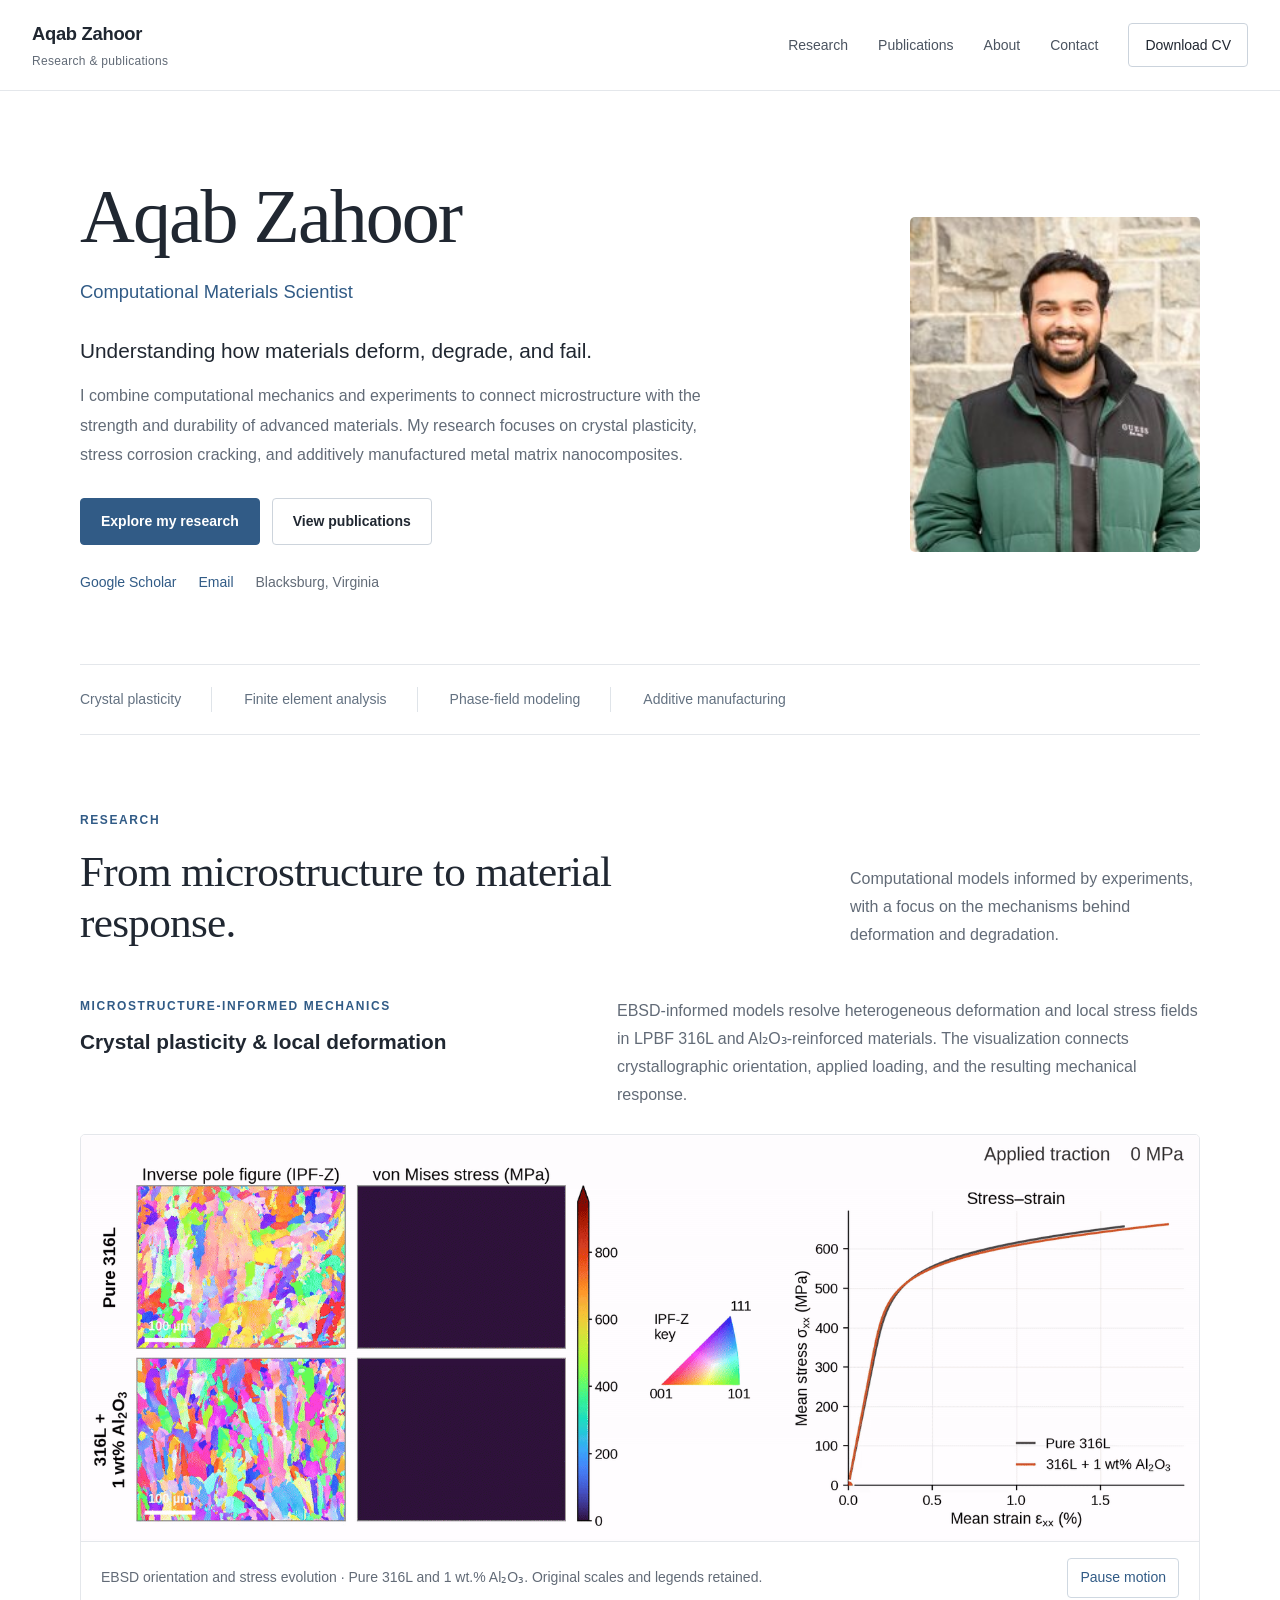
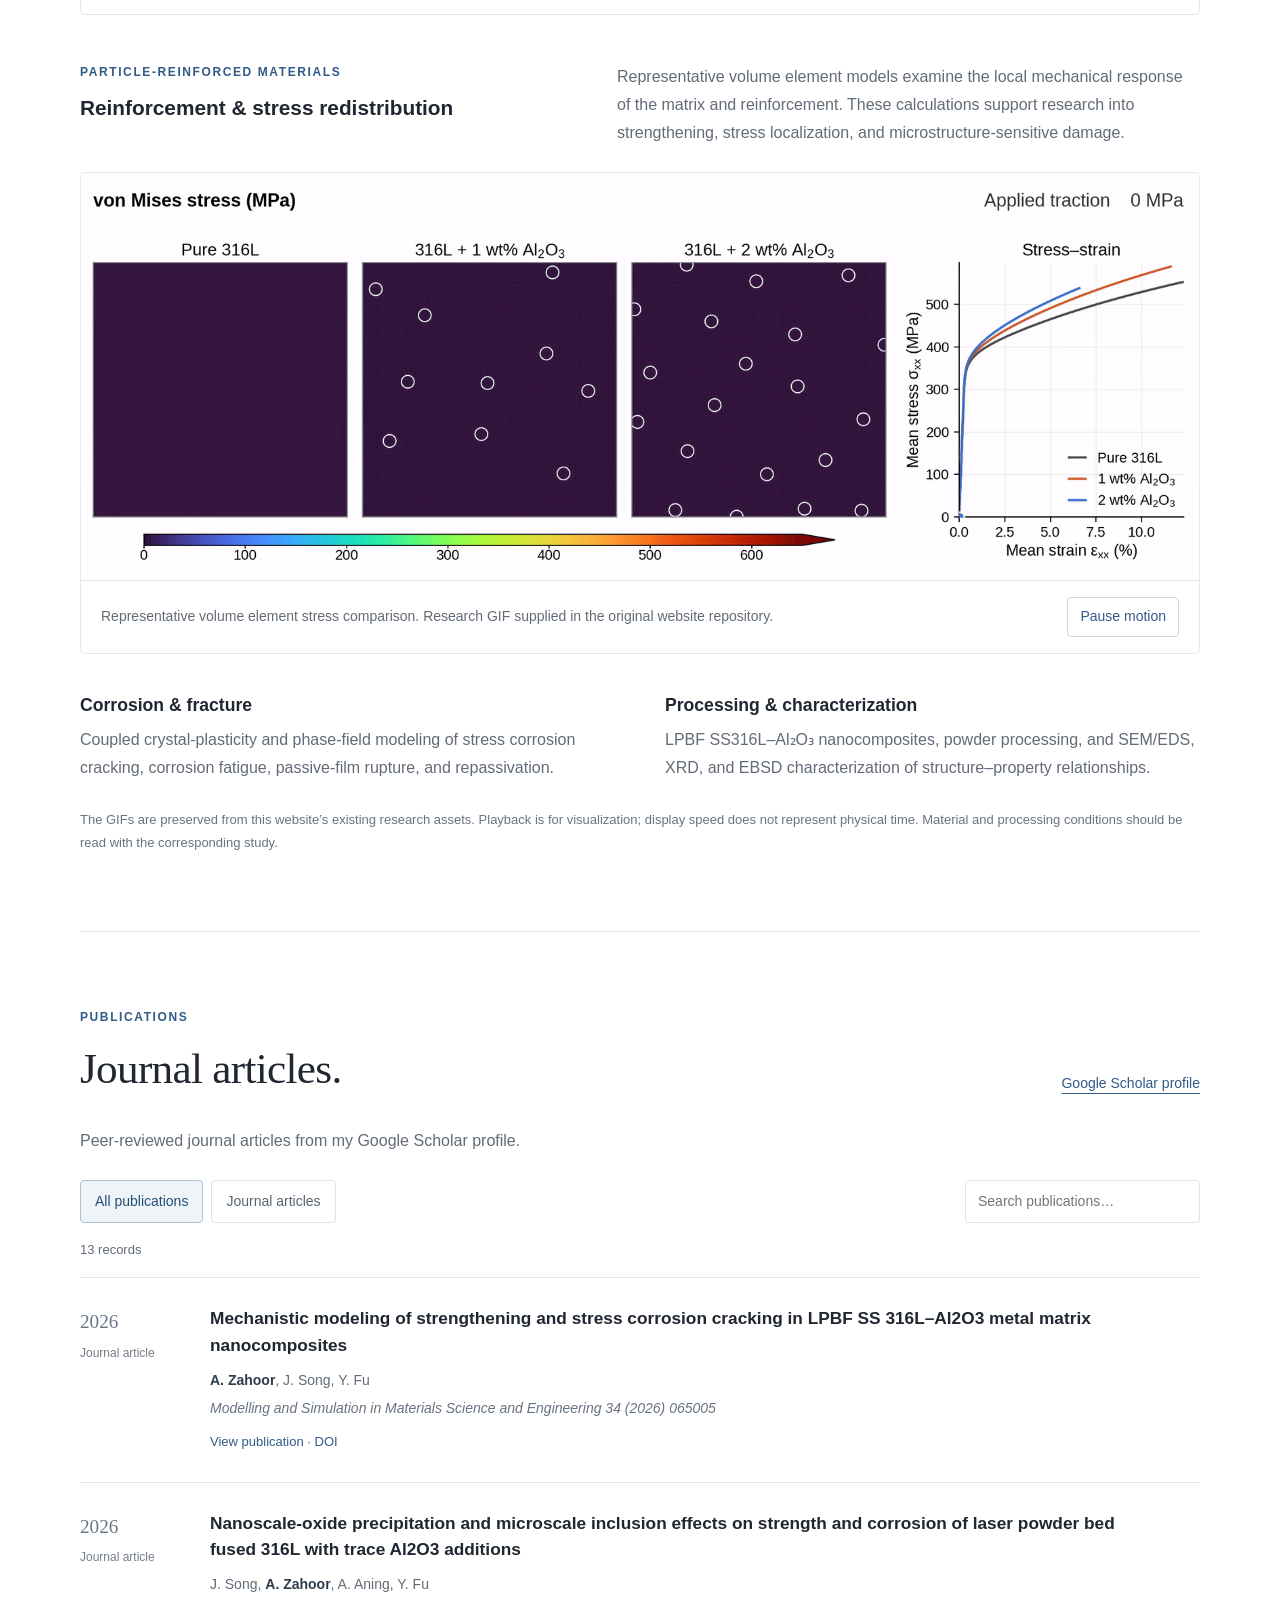
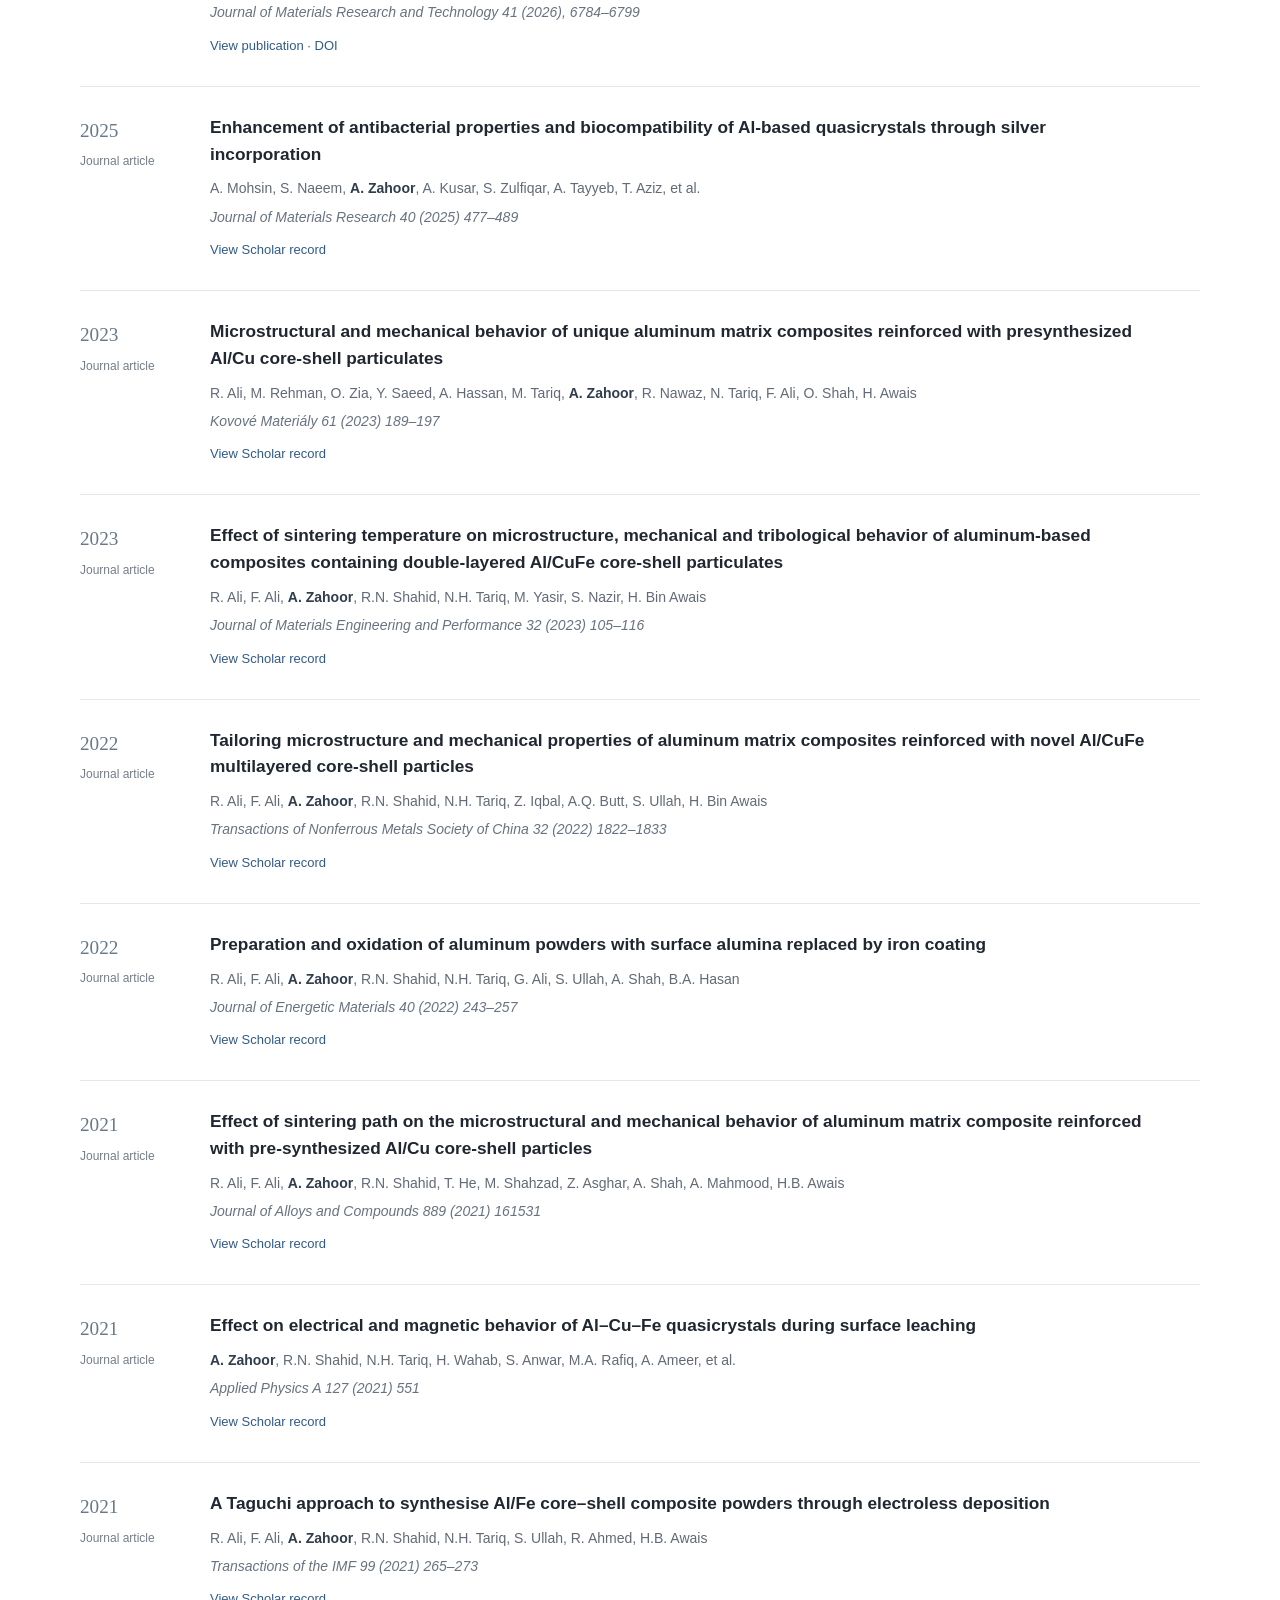
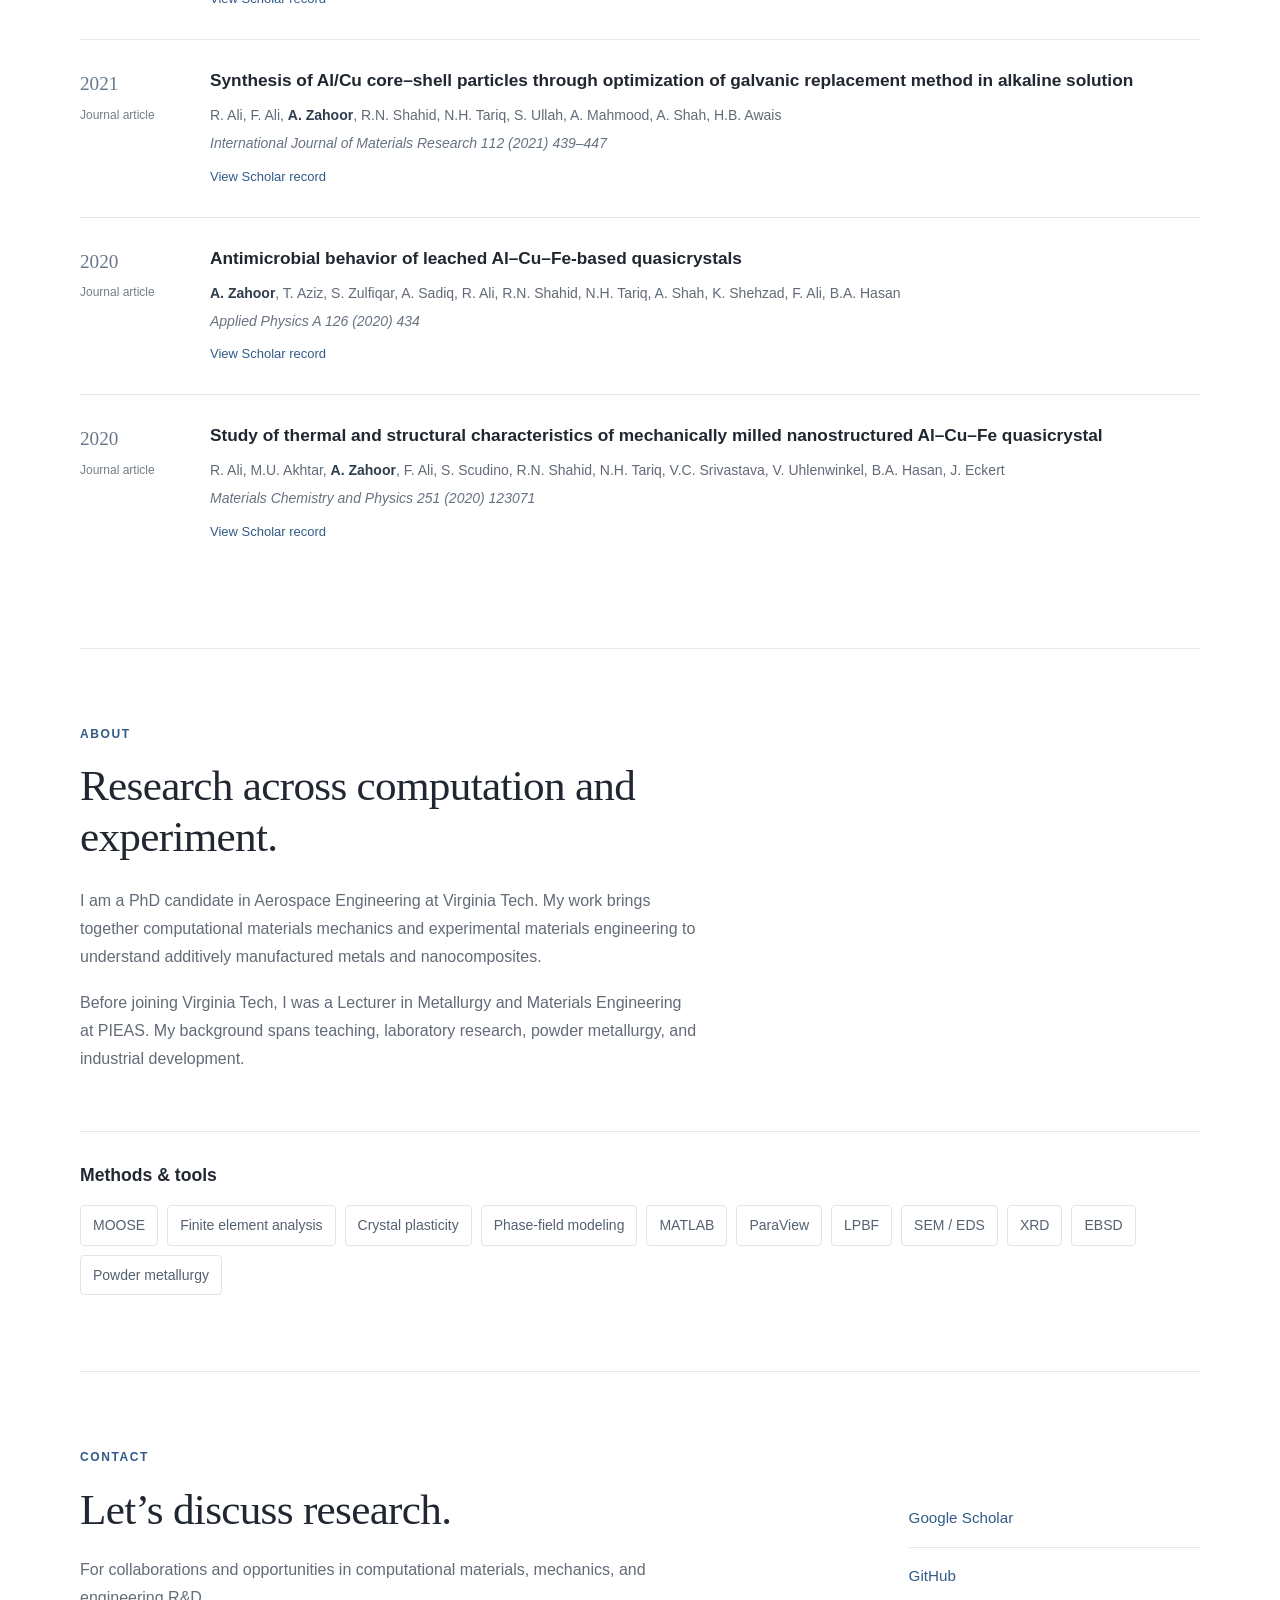
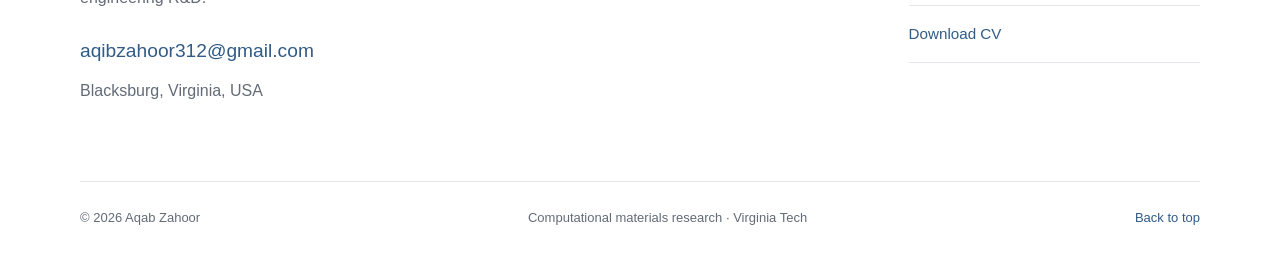
==== commit bf448ab5: "Show journal articles only Co-authored-by: copilot-swe-agent[bot] <198982749+Copilot@users.noreply.g" ====
--- a/index.html
+++ b/index.html
@@ -7,12 +7,9 @@
 <article class="research-feature"><div class="research-intro"><div><p class="eyebrow">MICROSTRUCTURE-INFORMED MECHANICS</p><h3>Crystal plasticity & local deformation</h3></div><p>EBSD-informed models resolve heterogeneous deformation and local stress fields in LPBF 316L and Al₂O₃-reinforced materials. The visualization connects crystallographic orientation, applied loading, and the resulting mechanical response.</p></div><figure class="research-media"><div class="media-scroll"><img class="research-gif" src="assets/research/ebsd-poster.png" data-gif="assets/animations/EBSD_IPF_vonMises_pure_vs_1wt_00-400_10-300.gif" data-poster="assets/research/ebsd-poster.png" width="1650" height="600" alt="EBSD inverse pole figure maps, evolving von Mises stress fields, and stress–strain comparison for pure 316L and 316L with 1 wt.% alumina"></div><figcaption><span>EBSD orientation and stress evolution · Pure 316L and 1 wt.% Al₂O₃. Original scales and legends retained.</span><button class="media-toggle" type="button" aria-pressed="false">Pause motion</button></figcaption></figure></article>
 <article class="research-feature"><div class="research-intro"><div><p class="eyebrow">PARTICLE-REINFORCED MATERIALS</p><h3>Reinforcement & stress redistribution</h3></div><p>Representative volume element models examine the local mechanical response of the matrix and reinforcement. These calculations support research into strengthening, stress localization, and microstructure-sensitive damage.</p></div><figure class="research-media"><div class="media-scroll"><img class="research-gif" src="assets/research/rve-poster.png" data-gif="assets/animations/RVE_compare_vonMises.gif" data-poster="assets/research/rve-poster.png" width="1650" height="600" loading="lazy" alt="Automatically playing representative volume element comparison showing the original von Mises stress maps, legends, and loading response"></div><figcaption><span>Representative volume element stress comparison. Research GIF supplied in the original website repository.</span><button class="media-toggle" type="button" aria-pressed="false">Pause motion</button></figcaption></figure></article>
 <div class="research-notes"><article><h3>Corrosion & fracture</h3><p>Coupled crystal-plasticity and phase-field modeling of stress corrosion cracking, corrosion fatigue, passive-film rupture, and repassivation.</p></article><article><h3>Processing & characterization</h3><p>LPBF SS316L–Al₂O₃ nanocomposites, powder processing, and SEM/EDS, XRD, and EBSD characterization of structure–property relationships.</p></article></div><p class="source-note">The GIFs are preserved from this website’s existing research assets. Playback is for visualization; display speed does not represent physical time. Material and processing conditions should be read with the corresponding study.</p></section>
-<section id="publications" class="section section-container"><div class="section-heading"><div><p class="eyebrow">PUBLICATIONS</p><h2>Journal articles & conference papers.</h2></div><a class="text-link" href="https://scholar.google.com/citations?user=BcspHmkAAAAJ&amp;hl=en" target="_blank" rel="noopener noreferrer">Google Scholar profile</a></div><p class="publication-intro">The full list from my Google Scholar profile: 13 journal articles, 3 conference papers, and 1 preprint. The preprint is an earlier version of a journal article and is listed separately.</p><div class="publication-tools"><div class="filters" role="group" aria-label="Publication type"><button type="button" data-filter="all" aria-pressed="true">All publications</button><button type="button" data-filter="Journal article" aria-pressed="false">Journal articles</button><button type="button" data-filter="Conference paper" aria-pressed="false">Conference papers</button><button type="button" data-filter="Preprint" aria-pressed="false">Preprints</button></div><label class="search-label"><span class="sr-only">Search publications</span><input id="publication-search" type="search" placeholder="Search publications…"></label></div><p id="publication-count" class="result-count" aria-live="polite">17 records</p><div class="publication-list"><article class="publication" data-type="Journal article" data-search="mechanistic modeling of strengthening and stress corrosion cracking in lpbf ss 316l–al2o3 metal matrix nanocomposites a. zahoor, j. song, y. fu modelling and simulation in materials science and engineering 34 (2026) 065005"><div class="publication-year">2026<span>Journal article</span></div><div><h3><a href="https://doi.org/10.1088/1361-651X/ae93e5" target="_blank" rel="noopener noreferrer">Mechanistic modeling of strengthening and stress corrosion cracking in LPBF SS 316L–Al2O3 metal matrix nanocomposites</a></h3><p class="authors"><strong>A. Zahoor</strong>, J. Song, Y. Fu</p><p class="journal">Modelling and Simulation in Materials Science and Engineering 34 (2026) 065005</p><a class="paper-link" href="https://doi.org/10.1088/1361-651X/ae93e5" target="_blank" rel="noopener noreferrer">View publication · DOI</a></div></article>
+<section id="publications" class="section section-container"><div class="section-heading"><div><p class="eyebrow">PUBLICATIONS</p><h2>Journal articles.</h2></div><a class="text-link" href="https://scholar.google.com/citations?user=BcspHmkAAAAJ&amp;hl=en" target="_blank" rel="noopener noreferrer">Google Scholar profile</a></div><p class="publication-intro">Peer-reviewed journal articles from my Google Scholar profile.</p><div class="publication-tools"><div class="filters" role="group" aria-label="Publication type"><button type="button" data-filter="all" aria-pressed="true">All publications</button><button type="button" data-filter="Journal article" aria-pressed="false">Journal articles</button></div><label class="search-label"><span class="sr-only">Search publications</span><input id="publication-search" type="search" placeholder="Search publications…"></label></div><p id="publication-count" class="result-count" aria-live="polite">13 records</p><div class="publication-list"><article class="publication" data-type="Journal article" data-search="mechanistic modeling of strengthening and stress corrosion cracking in lpbf ss 316l–al2o3 metal matrix nanocomposites a. zahoor, j. song, y. fu modelling and simulation in materials science and engineering 34 (2026) 065005"><div class="publication-year">2026<span>Journal article</span></div><div><h3><a href="https://doi.org/10.1088/1361-651X/ae93e5" target="_blank" rel="noopener noreferrer">Mechanistic modeling of strengthening and stress corrosion cracking in LPBF SS 316L–Al2O3 metal matrix nanocomposites</a></h3><p class="authors"><strong>A. Zahoor</strong>, J. Song, Y. Fu</p><p class="journal">Modelling and Simulation in Materials Science and Engineering 34 (2026) 065005</p><a class="paper-link" href="https://doi.org/10.1088/1361-651X/ae93e5" target="_blank" rel="noopener noreferrer">View publication · DOI</a></div></article>
 <article class="publication" data-type="Journal article" data-search="nanoscale-oxide precipitation and microscale inclusion effects on strength and corrosion of laser powder bed fused 316l with trace al2o3 additions j. song, a. zahoor, a. aning, y. fu journal of materials research and technology 41 (2026), 6784–6799"><div class="publication-year">2026<span>Journal article</span></div><div><h3><a href="https://doi.org/10.1016/j.jmrt.2026.02.229" target="_blank" rel="noopener noreferrer">Nanoscale-oxide precipitation and microscale inclusion effects on strength and corrosion of laser powder bed fused 316L with trace Al2O3 additions</a></h3><p class="authors">J. Song, <strong>A. Zahoor</strong>, A. Aning, Y. Fu</p><p class="journal">Journal of Materials Research and Technology 41 (2026), 6784–6799</p><a class="paper-link" href="https://doi.org/10.1016/j.jmrt.2026.02.229" target="_blank" rel="noopener noreferrer">View publication · DOI</a></div></article>
 <article class="publication" data-type="Journal article" data-search="enhancement of antibacterial properties and biocompatibility of al-based quasicrystals through silver incorporation a. mohsin, s. naeem, a. zahoor, a. kusar, s. zulfiqar, a. tayyeb, t. aziz, et al. journal of materials research 40 (2025) 477–489"><div class="publication-year">2025<span>Journal article</span></div><div><h3><a href="https://scholar.google.com/citations?view_op=view_citation&amp;hl=en&amp;oe=ASCII&amp;user=BcspHmkAAAAJ&amp;pagesize=100&amp;citation_for_view=BcspHmkAAAAJ:Tyk-4Ss8FVUC" target="_blank" rel="noopener noreferrer">Enhancement of antibacterial properties and biocompatibility of Al-based quasicrystals through silver incorporation</a></h3><p class="authors">A. Mohsin, S. Naeem, <strong>A. Zahoor</strong>, A. Kusar, S. Zulfiqar, A. Tayyeb, T. Aziz, et al.</p><p class="journal">Journal of Materials Research 40 (2025) 477–489</p><a class="paper-link" href="https://scholar.google.com/citations?view_op=view_citation&amp;hl=en&amp;oe=ASCII&amp;user=BcspHmkAAAAJ&amp;pagesize=100&amp;citation_for_view=BcspHmkAAAAJ:Tyk-4Ss8FVUC" target="_blank" rel="noopener noreferrer">View Scholar record</a></div></article>
-<article class="publication" data-type="Preprint" data-search="microstructural segregation and inclusion effects on strength and corrosion of laser powder bed fused 316l with trace al2o3 additions j. song, a. zahoor, a. aning, y. fu ssrn preprint 5929185 · posted december 17, 2025 · earlier version of the 2026 jmrt journal article"><div class="publication-year">2025<span>Preprint</span></div><div><h3><a href="https://doi.org/10.2139/ssrn.5929185" target="_blank" rel="noopener noreferrer">Microstructural Segregation and Inclusion Effects on Strength and Corrosion of Laser Powder Bed Fused 316L with Trace Al2O3 Additions</a></h3><p class="authors">J. Song, <strong>A. Zahoor</strong>, A. Aning, Y. Fu</p><p class="journal">SSRN preprint 5929185 · posted December 17, 2025 · Earlier version of the 2026 JMRT journal article</p><a class="paper-link" href="https://doi.org/10.2139/ssrn.5929185" target="_blank" rel="noopener noreferrer">View publication · DOI</a></div></article>
-<article class="publication" data-type="Conference paper" data-search="synthesis of improved soft magnetic composites (smcs) for applications in transformer core m. usama, a. zahoor, a. kusar, a. mohsin, f. ali, n.h. tariq, h.r.n. shahid, et al. 21st international bhurban conference on applied sciences and technology (ibcast), 2024"><div class="publication-year">2024<span>Conference paper</span></div><div><h3><a href="https://scholar.google.com/citations?view_op=view_citation&amp;hl=en&amp;oe=ASCII&amp;user=BcspHmkAAAAJ&amp;pagesize=100&amp;citation_for_view=BcspHmkAAAAJ:Y0pCki6q_DkC" target="_blank" rel="noopener noreferrer">Synthesis of improved soft magnetic composites (SMCs) for applications in transformer core</a></h3><p class="authors">M. Usama, <strong>A. Zahoor</strong>, A. Kusar, A. Mohsin, F. Ali, N.H. Tariq, H.R.N. Shahid, et al.</p><p class="journal">21st International Bhurban Conference on Applied Sciences and Technology (IBCAST), 2024</p><a class="paper-link" href="https://scholar.google.com/citations?view_op=view_citation&amp;hl=en&amp;oe=ASCII&amp;user=BcspHmkAAAAJ&amp;pagesize=100&amp;citation_for_view=BcspHmkAAAAJ:Y0pCki6q_DkC" target="_blank" rel="noopener noreferrer">View Scholar record</a></div></article>
-<article class="publication" data-type="Conference paper" data-search="fabrication of copper-doped lignin-based carbon nanotube composite electrodes for energy storage applications z.u. khan, j. jiang, a. kusar, m.y.a. khan, f. ali, a. zahoor 21st international bhurban conference on applied sciences and technology (ibcast), 2024"><div class="publication-year">2024<span>Conference paper</span></div><div><h3><a href="https://scholar.google.com/citations?view_op=view_citation&amp;hl=en&amp;oe=ASCII&amp;user=BcspHmkAAAAJ&amp;pagesize=100&amp;citation_for_view=BcspHmkAAAAJ:eQOLeE2rZwMC" target="_blank" rel="noopener noreferrer">Fabrication of copper-doped lignin-based carbon nanotube composite electrodes for energy storage applications</a></h3><p class="authors">Z.U. Khan, J. Jiang, A. Kusar, M.Y.A. Khan, F. Ali, <strong>A. Zahoor</strong></p><p class="journal">21st International Bhurban Conference on Applied Sciences and Technology (IBCAST), 2024</p><a class="paper-link" href="https://scholar.google.com/citations?view_op=view_citation&amp;hl=en&amp;oe=ASCII&amp;user=BcspHmkAAAAJ&amp;pagesize=100&amp;citation_for_view=BcspHmkAAAAJ:eQOLeE2rZwMC" target="_blank" rel="noopener noreferrer">View Scholar record</a></div></article>
 <article class="publication" data-type="Journal article" data-search="microstructural and mechanical behavior of unique aluminum matrix composites reinforced with presynthesized al/cu core-shell particulates r. ali, m. rehman, o. zia, y. saeed, a. hassan, m. tariq, a. zahoor, r. nawaz, n. tariq, f. ali, o. shah, h. awais kovové materiály 61 (2023) 189–197"><div class="publication-year">2023<span>Journal article</span></div><div><h3><a href="https://scholar.google.com/citations?view_op=view_citation&amp;hl=en&amp;oe=ASCII&amp;user=BcspHmkAAAAJ&amp;pagesize=100&amp;citation_for_view=BcspHmkAAAAJ:W7OEmFMy1HYC" target="_blank" rel="noopener noreferrer">Microstructural and mechanical behavior of unique aluminum matrix composites reinforced with presynthesized Al/Cu core-shell particulates</a></h3><p class="authors">R. Ali, M. Rehman, O. Zia, Y. Saeed, A. Hassan, M. Tariq, <strong>A. Zahoor</strong>, R. Nawaz, N. Tariq, F. Ali, O. Shah, H. Awais</p><p class="journal">Kovové Materiály 61 (2023) 189–197</p><a class="paper-link" href="https://scholar.google.com/citations?view_op=view_citation&amp;hl=en&amp;oe=ASCII&amp;user=BcspHmkAAAAJ&amp;pagesize=100&amp;citation_for_view=BcspHmkAAAAJ:W7OEmFMy1HYC" target="_blank" rel="noopener noreferrer">View Scholar record</a></div></article>
 <article class="publication" data-type="Journal article" data-search="effect of sintering temperature on microstructure, mechanical and tribological behavior of aluminum-based composites containing double-layered al/cufe core-shell particulates r. ali, f. ali, a. zahoor, r.n. shahid, n.h. tariq, m. yasir, s. nazir, h. bin awais journal of materials engineering and performance 32 (2023) 105–116"><div class="publication-year">2023<span>Journal article</span></div><div><h3><a href="https://scholar.google.com/citations?view_op=view_citation&amp;hl=en&amp;oe=ASCII&amp;user=BcspHmkAAAAJ&amp;pagesize=100&amp;citation_for_view=BcspHmkAAAAJ:zYLM7Y9cAGgC" target="_blank" rel="noopener noreferrer">Effect of sintering temperature on microstructure, mechanical and tribological behavior of aluminum-based composites containing double-layered Al/CuFe core-shell particulates</a></h3><p class="authors">R. Ali, F. Ali, <strong>A. Zahoor</strong>, R.N. Shahid, N.H. Tariq, M. Yasir, S. Nazir, H. Bin Awais</p><p class="journal">Journal of Materials Engineering and Performance 32 (2023) 105–116</p><a class="paper-link" href="https://scholar.google.com/citations?view_op=view_citation&amp;hl=en&amp;oe=ASCII&amp;user=BcspHmkAAAAJ&amp;pagesize=100&amp;citation_for_view=BcspHmkAAAAJ:zYLM7Y9cAGgC" target="_blank" rel="noopener noreferrer">View Scholar record</a></div></article>
 <article class="publication" data-type="Journal article" data-search="tailoring microstructure and mechanical properties of aluminum matrix composites reinforced with novel al/cufe multilayered core-shell particles r. ali, f. ali, a. zahoor, r.n. shahid, n.h. tariq, z. iqbal, a.q. butt, s. ullah, h. bin awais transactions of nonferrous metals society of china 32 (2022) 1822–1833"><div class="publication-year">2022<span>Journal article</span></div><div><h3><a href="https://scholar.google.com/citations?view_op=view_citation&amp;hl=en&amp;oe=ASCII&amp;user=BcspHmkAAAAJ&amp;pagesize=100&amp;citation_for_view=BcspHmkAAAAJ:YsMSGLbcyi4C" target="_blank" rel="noopener noreferrer">Tailoring microstructure and mechanical properties of aluminum matrix composites reinforced with novel Al/CuFe multilayered core-shell particles</a></h3><p class="authors">R. Ali, F. Ali, <strong>A. Zahoor</strong>, R.N. Shahid, N.H. Tariq, Z. Iqbal, A.Q. Butt, S. Ullah, H. Bin Awais</p><p class="journal">Transactions of Nonferrous Metals Society of China 32 (2022) 1822–1833</p><a class="paper-link" href="https://scholar.google.com/citations?view_op=view_citation&amp;hl=en&amp;oe=ASCII&amp;user=BcspHmkAAAAJ&amp;pagesize=100&amp;citation_for_view=BcspHmkAAAAJ:YsMSGLbcyi4C" target="_blank" rel="noopener noreferrer">View Scholar record</a></div></article>
@@ -22,7 +19,6 @@
 <article class="publication" data-type="Journal article" data-search="a taguchi approach to synthesise al/fe core–shell composite powders through electroless deposition r. ali, f. ali, a. zahoor, r.n. shahid, n.h. tariq, s. ullah, r. ahmed, h.b. awais transactions of the imf 99 (2021) 265–273"><div class="publication-year">2021<span>Journal article</span></div><div><h3><a href="https://scholar.google.com/citations?view_op=view_citation&amp;hl=en&amp;oe=ASCII&amp;user=BcspHmkAAAAJ&amp;pagesize=100&amp;citation_for_view=BcspHmkAAAAJ:IjCSPb-OGe4C" target="_blank" rel="noopener noreferrer">A Taguchi approach to synthesise Al/Fe core–shell composite powders through electroless deposition</a></h3><p class="authors">R. Ali, F. Ali, <strong>A. Zahoor</strong>, R.N. Shahid, N.H. Tariq, S. Ullah, R. Ahmed, H.B. Awais</p><p class="journal">Transactions of the IMF 99 (2021) 265–273</p><a class="paper-link" href="https://scholar.google.com/citations?view_op=view_citation&amp;hl=en&amp;oe=ASCII&amp;user=BcspHmkAAAAJ&amp;pagesize=100&amp;citation_for_view=BcspHmkAAAAJ:IjCSPb-OGe4C" target="_blank" rel="noopener noreferrer">View Scholar record</a></div></article>
 <article class="publication" data-type="Journal article" data-search="synthesis of al/cu core–shell particles through optimization of galvanic replacement method in alkaline solution r. ali, f. ali, a. zahoor, r.n. shahid, n.h. tariq, s. ullah, a. mahmood, a. shah, h.b. awais international journal of materials research 112 (2021) 439–447"><div class="publication-year">2021<span>Journal article</span></div><div><h3><a href="https://scholar.google.com/citations?view_op=view_citation&amp;hl=en&amp;oe=ASCII&amp;user=BcspHmkAAAAJ&amp;pagesize=100&amp;citation_for_view=BcspHmkAAAAJ:9yKSN-GCB0IC" target="_blank" rel="noopener noreferrer">Synthesis of Al/Cu core–shell particles through optimization of galvanic replacement method in alkaline solution</a></h3><p class="authors">R. Ali, F. Ali, <strong>A. Zahoor</strong>, R.N. Shahid, N.H. Tariq, S. Ullah, A. Mahmood, A. Shah, H.B. Awais</p><p class="journal">International Journal of Materials Research 112 (2021) 439–447</p><a class="paper-link" href="https://scholar.google.com/citations?view_op=view_citation&amp;hl=en&amp;oe=ASCII&amp;user=BcspHmkAAAAJ&amp;pagesize=100&amp;citation_for_view=BcspHmkAAAAJ:9yKSN-GCB0IC" target="_blank" rel="noopener noreferrer">View Scholar record</a></div></article>
 <article class="publication" data-type="Journal article" data-search="antimicrobial behavior of leached al–cu–fe-based quasicrystals a. zahoor, t. aziz, s. zulfiqar, a. sadiq, r. ali, r.n. shahid, n.h. tariq, a. shah, k. shehzad, f. ali, b.a. hasan applied physics a 126 (2020) 434"><div class="publication-year">2020<span>Journal article</span></div><div><h3><a href="https://scholar.google.com/citations?view_op=view_citation&amp;hl=en&amp;oe=ASCII&amp;user=BcspHmkAAAAJ&amp;pagesize=100&amp;citation_for_view=BcspHmkAAAAJ:u-x6o8ySG0sC" target="_blank" rel="noopener noreferrer">Antimicrobial behavior of leached Al–Cu–Fe-based quasicrystals</a></h3><p class="authors"><strong>A. Zahoor</strong>, T. Aziz, S. Zulfiqar, A. Sadiq, R. Ali, R.N. Shahid, N.H. Tariq, A. Shah, K. Shehzad, F. Ali, B.A. Hasan</p><p class="journal">Applied Physics A 126 (2020) 434</p><a class="paper-link" href="https://scholar.google.com/citations?view_op=view_citation&amp;hl=en&amp;oe=ASCII&amp;user=BcspHmkAAAAJ&amp;pagesize=100&amp;citation_for_view=BcspHmkAAAAJ:u-x6o8ySG0sC" target="_blank" rel="noopener noreferrer">View Scholar record</a></div></article>
-<article class="publication" data-type="Journal article" data-search="study of thermal and structural characteristics of mechanically milled nanostructured al–cu–fe quasicrystal r. ali, m.u. akhtar, a. zahoor, f. ali, s. scudino, r.n. shahid, n.h. tariq, v.c. srivastava, v. uhlenwinkel, b.a. hasan, j. eckert materials chemistry and physics 251 (2020) 123071"><div class="publication-year">2020<span>Journal article</span></div><div><h3><a href="https://scholar.google.com/citations?view_op=view_citation&amp;hl=en&amp;oe=ASCII&amp;user=BcspHmkAAAAJ&amp;pagesize=100&amp;citation_for_view=BcspHmkAAAAJ:u5HHmVD_uO8C" target="_blank" rel="noopener noreferrer">Study of thermal and structural characteristics of mechanically milled nanostructured Al–Cu–Fe quasicrystal</a></h3><p class="authors">R. Ali, M.U. Akhtar, <strong>A. Zahoor</strong>, F. Ali, S. Scudino, R.N. Shahid, N.H. Tariq, V.C. Srivastava, V. Uhlenwinkel, B.A. Hasan, J. Eckert</p><p class="journal">Materials Chemistry and Physics 251 (2020) 123071</p><a class="paper-link" href="https://scholar.google.com/citations?view_op=view_citation&amp;hl=en&amp;oe=ASCII&amp;user=BcspHmkAAAAJ&amp;pagesize=100&amp;citation_for_view=BcspHmkAAAAJ:u5HHmVD_uO8C" target="_blank" rel="noopener noreferrer">View Scholar record</a></div></article>
-<article class="publication" data-type="Conference paper" data-search="synthesis, characterization, and antimicrobial properties of al–cu–fe–b quasicrystals a. zahoor, t. aziz, s. zulfiqar, n.h. tariq, et al. 3rd international symposium on advances in metallurgy &amp; materials (isamm’19), 2019, pp. 20–25"><div class="publication-year">2019<span>Conference paper</span></div><div><h3><a href="https://scholar.google.com/citations?view_op=view_citation&amp;hl=en&amp;oe=ASCII&amp;user=BcspHmkAAAAJ&amp;pagesize=100&amp;citation_for_view=BcspHmkAAAAJ:2osOgNQ5qMEC" target="_blank" rel="noopener noreferrer">Synthesis, characterization, and antimicrobial properties of Al–Cu–Fe–B quasicrystals</a></h3><p class="authors"><strong>A. Zahoor</strong>, T. Aziz, S. Zulfiqar, N.H. Tariq, et al.</p><p class="journal">3rd International Symposium on Advances in Metallurgy &amp; Materials (ISAMM’19), 2019, pp. 20–25</p><a class="paper-link" href="https://scholar.google.com/citations?view_op=view_citation&amp;hl=en&amp;oe=ASCII&amp;user=BcspHmkAAAAJ&amp;pagesize=100&amp;citation_for_view=BcspHmkAAAAJ:2osOgNQ5qMEC" target="_blank" rel="noopener noreferrer">View Scholar record</a></div></article></div><p id="no-results" hidden>No publications match your search. Try another title, author, or year.</p><p class="source-note">All 17 records matched to Google Scholar on November 22, 2026; author lists supplemented from the academic CV. Conference papers and preprints are identified separately. Manuscripts in preparation are not listed as published.</p></section>
+<article class="publication" data-type="Journal article" data-search="study of thermal and structural characteristics of mechanically milled nanostructured al–cu–fe quasicrystal r. ali, m.u. akhtar, a. zahoor, f. ali, s. scudino, r.n. shahid, n.h. tariq, v.c. srivastava, v. uhlenwinkel, b.a. hasan, j. eckert materials chemistry and physics 251 (2020) 123071"><div class="publication-year">2020<span>Journal article</span></div><div><h3><a href="https://scholar.google.com/citations?view_op=view_citation&amp;hl=en&amp;oe=ASCII&amp;user=BcspHmkAAAAJ&amp;pagesize=100&amp;citation_for_view=BcspHmkAAAAJ:u5HHmVD_uO8C" target="_blank" rel="noopener noreferrer">Study of thermal and structural characteristics of mechanically milled nanostructured Al–Cu–Fe quasicrystal</a></h3><p class="authors">R. Ali, M.U. Akhtar, <strong>A. Zahoor</strong>, F. Ali, S. Scudino, R.N. Shahid, N.H. Tariq, V.C. Srivastava, V. Uhlenwinkel, B.A. Hasan, J. Eckert</p><p class="journal">Materials Chemistry and Physics 251 (2020) 123071</p><a class="paper-link" href="https://scholar.google.com/citations?view_op=view_citation&amp;hl=en&amp;oe=ASCII&amp;user=BcspHmkAAAAJ&amp;pagesize=100&amp;citation_for_view=BcspHmkAAAAJ:u5HHmVD_uO8C" target="_blank" rel="noopener noreferrer">View Scholar record</a></div></article></div><p id="no-results" hidden>No publications match your search. Try another title, author, or year.</p></section>
 <section id="about" class="section section-container"><div class="about-grid"><div><p class="eyebrow">ABOUT</p><h2>Research across computation and experiment.</h2><p>I am a PhD candidate in Aerospace Engineering at Virginia Tech. My work brings together computational materials mechanics and experimental materials engineering to understand additively manufactured metals and nanocomposites.</p><p>Before joining Virginia Tech, I was a Lecturer in Metallurgy and Materials Engineering at PIEAS. My background spans teaching, laboratory research, powder metallurgy, and industrial development.</p></div></div><div class="expertise"><h3>Methods &amp; tools</h3><div class="tag-list"><span>MOOSE</span><span>Finite element analysis</span><span>Crystal plasticity</span><span>Phase-field modeling</span><span>MATLAB</span><span>ParaView</span><span>LPBF</span><span>SEM / EDS</span><span>XRD</span><span>EBSD</span><span>Powder metallurgy</span></div></div></section>
 <section id="contact" class="section section-container contact"><div><p class="eyebrow">CONTACT</p><h2>Let’s discuss research.</h2><p>For collaborations and opportunities in computational materials, mechanics, and engineering R&amp;D.</p><a class="contact-email" href="mailto:aqibzahoor312@gmail.com">aqibzahoor312@gmail.com</a><p class="muted">Blacksburg, Virginia, USA</p></div><div class="contact-links"><a href="https://scholar.google.com/citations?user=BcspHmkAAAAJ&amp;hl=en" target="_blank" rel="noopener noreferrer">Google Scholar</a><a href="https://github.com/Aqab123" target="_blank" rel="noopener noreferrer">GitHub</a><a id="cv" href="Aqab_Zahoor_CV.pdf" download>Download CV</a></div></section></main><footer class="section-container"><p>© <span id="year">2026</span> Aqab Zahoor</p><p>Computational materials research · Virginia Tech</p><a href="#home">Back to top</a></footer><script src="script.js"></script></body></html>
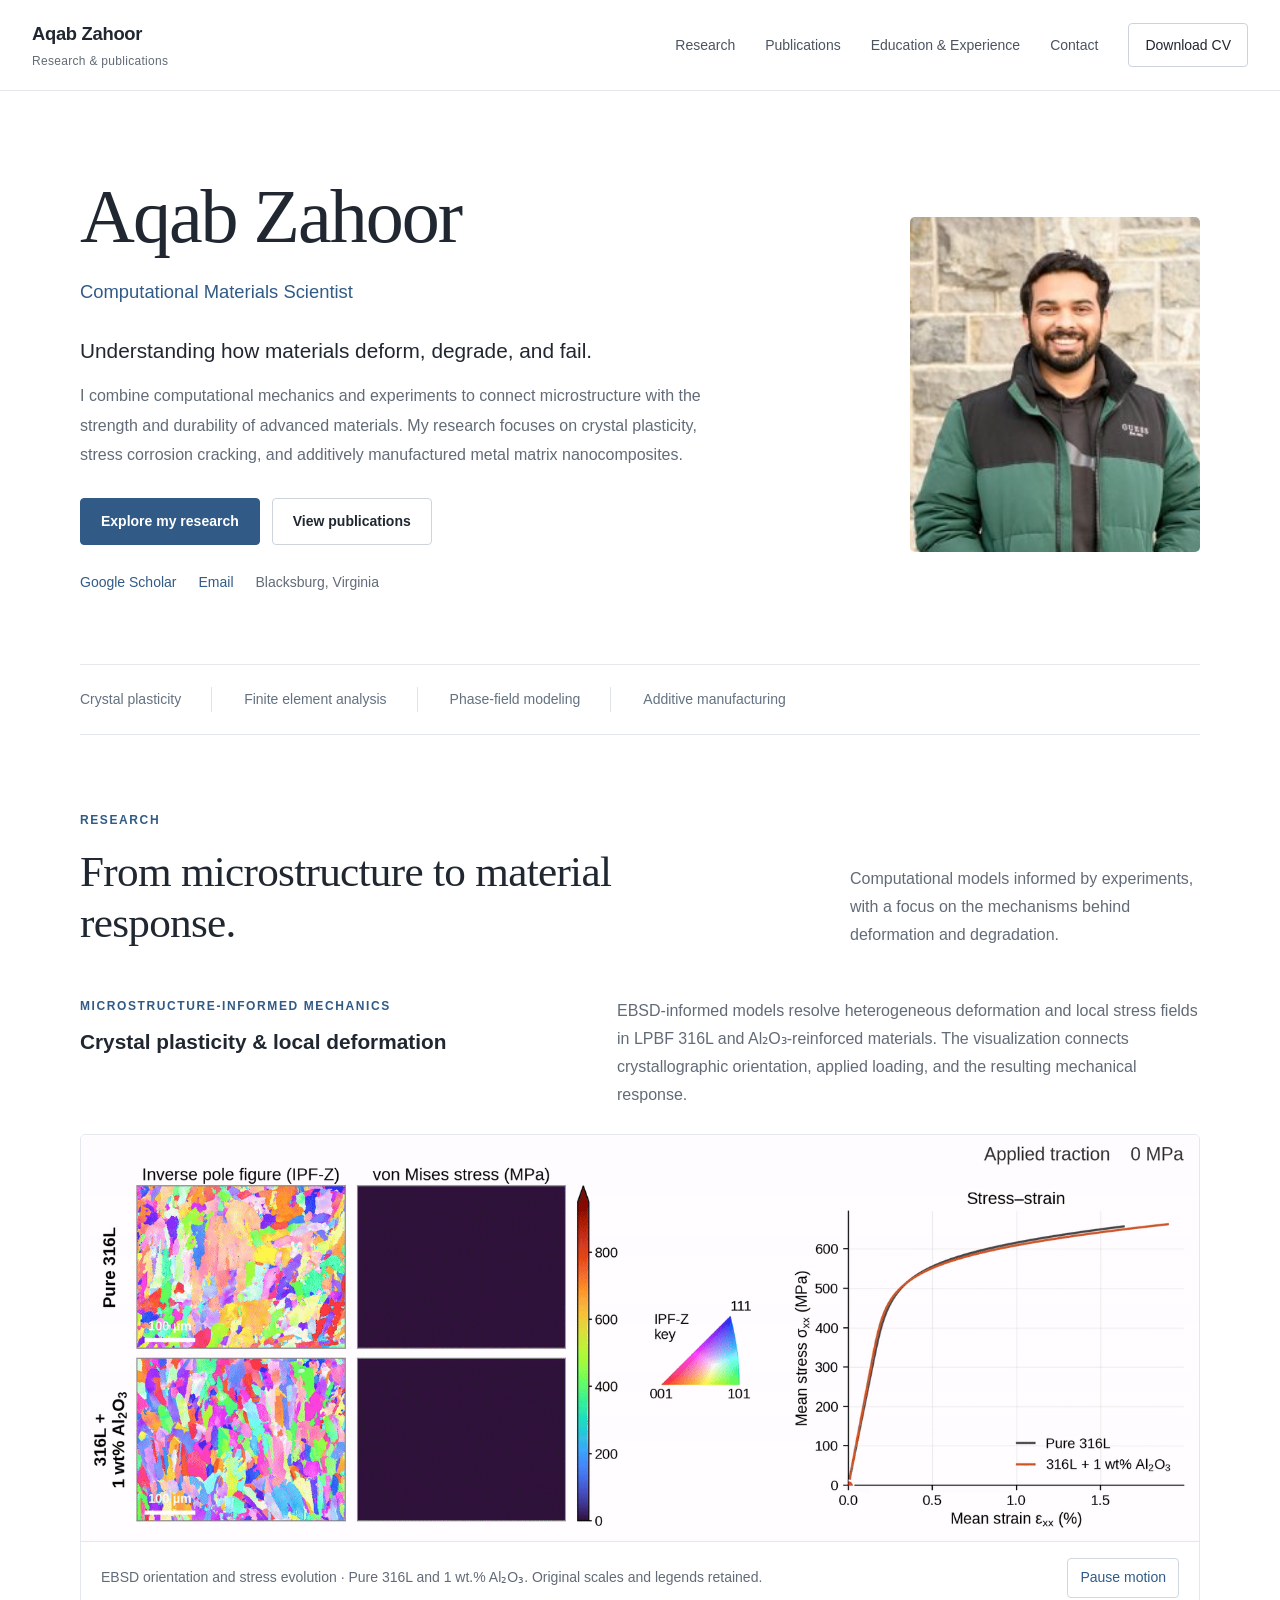
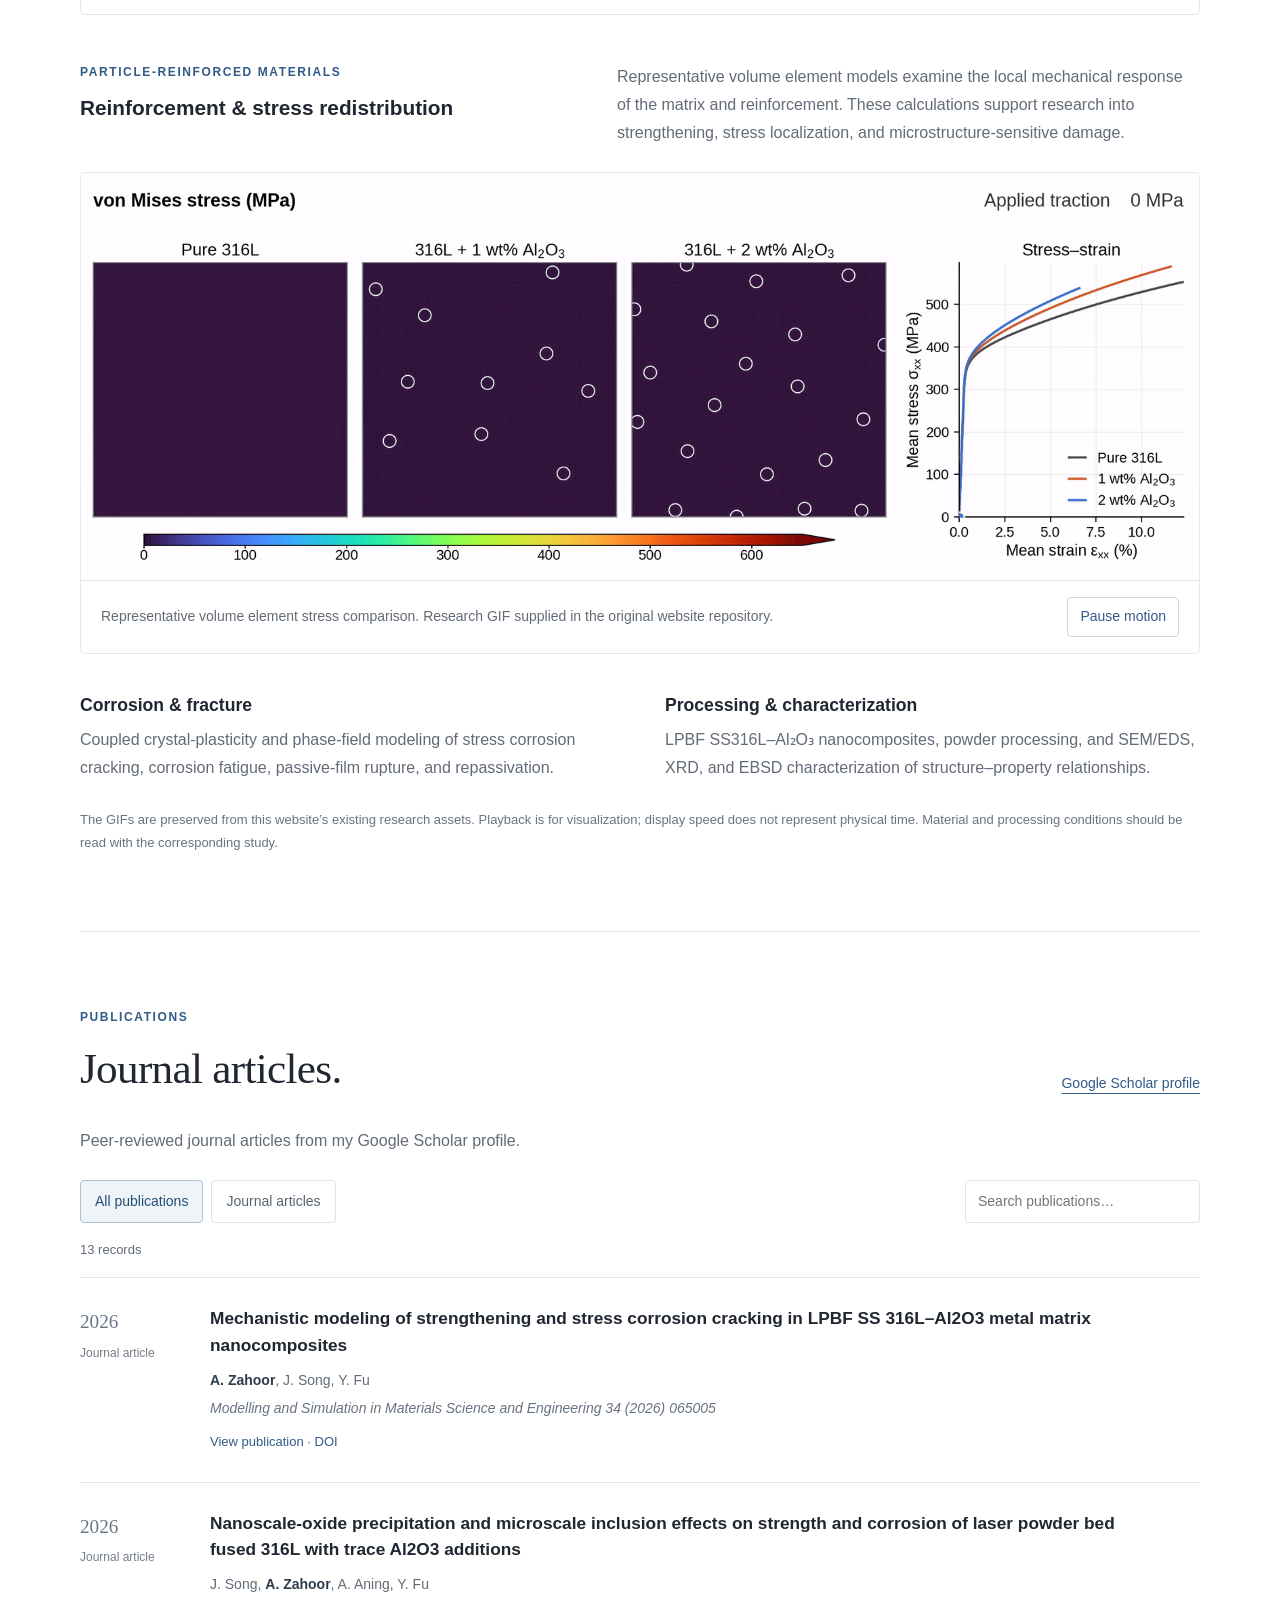
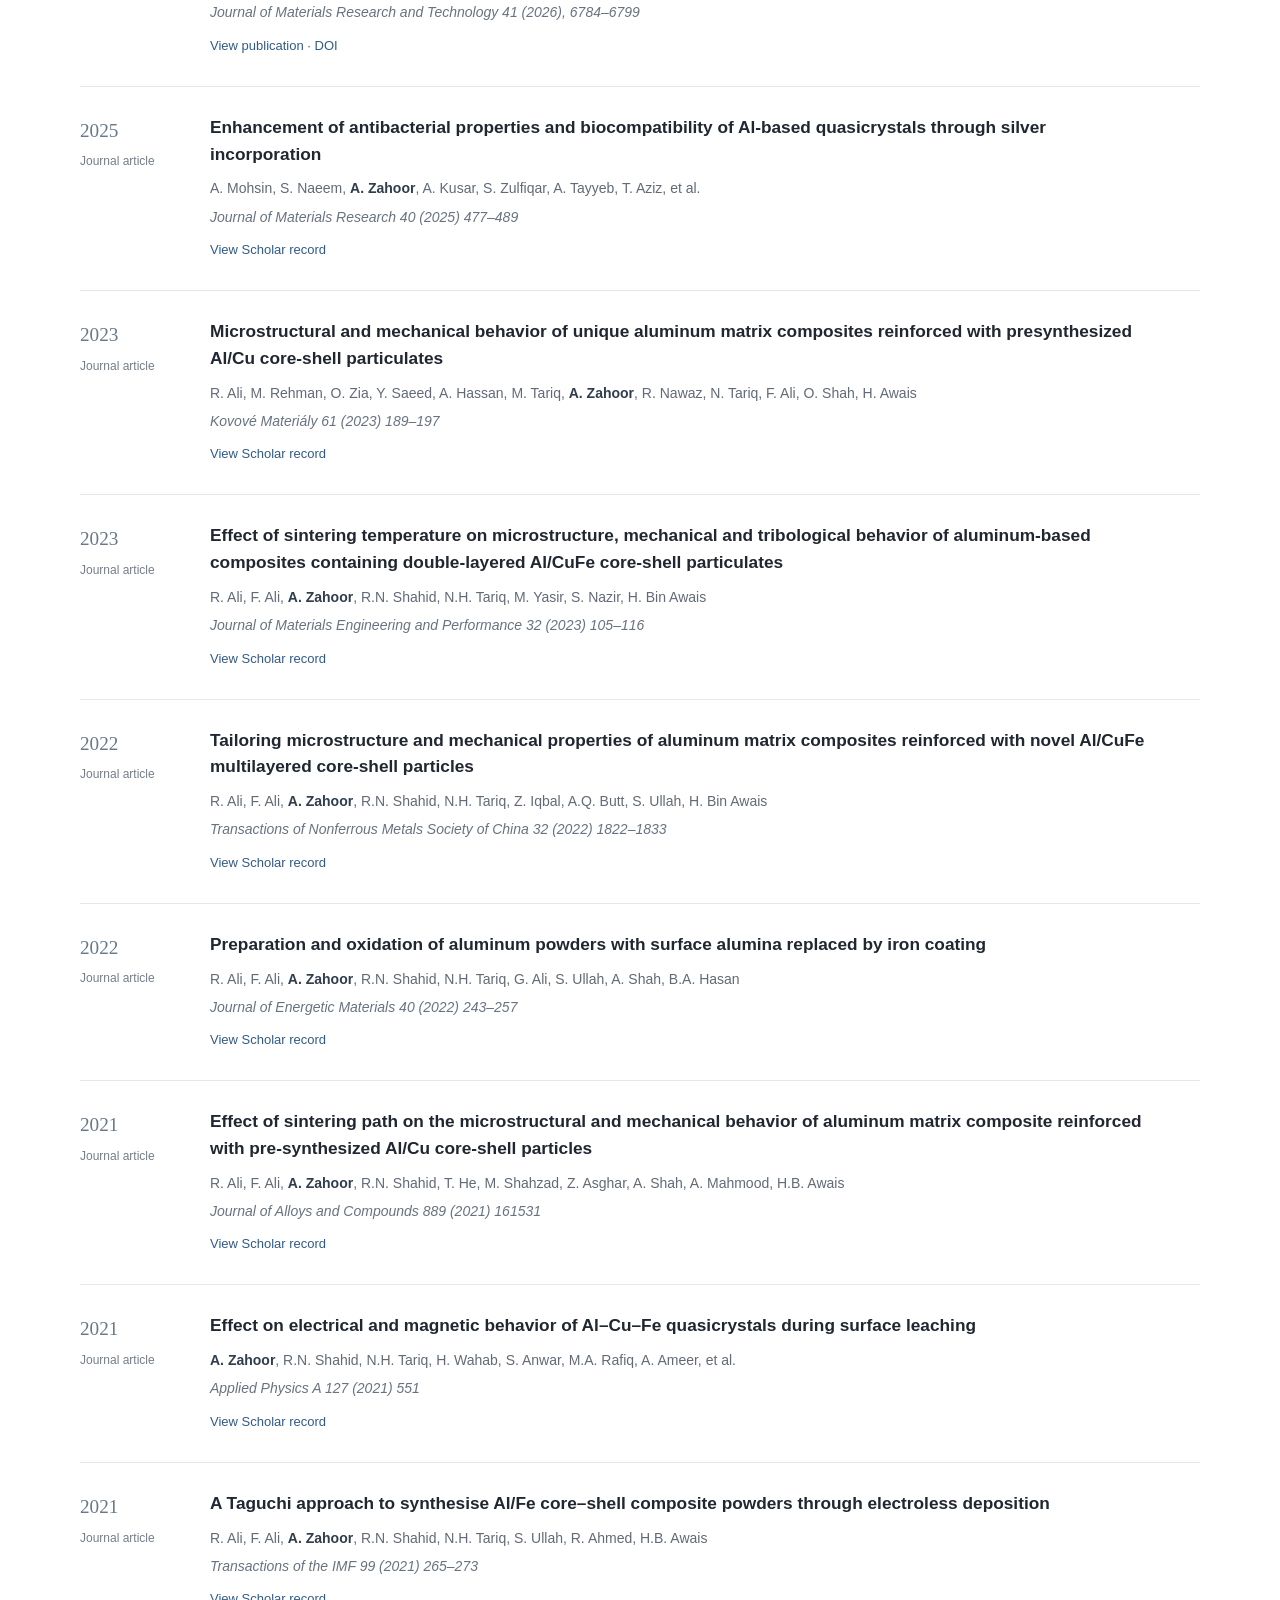
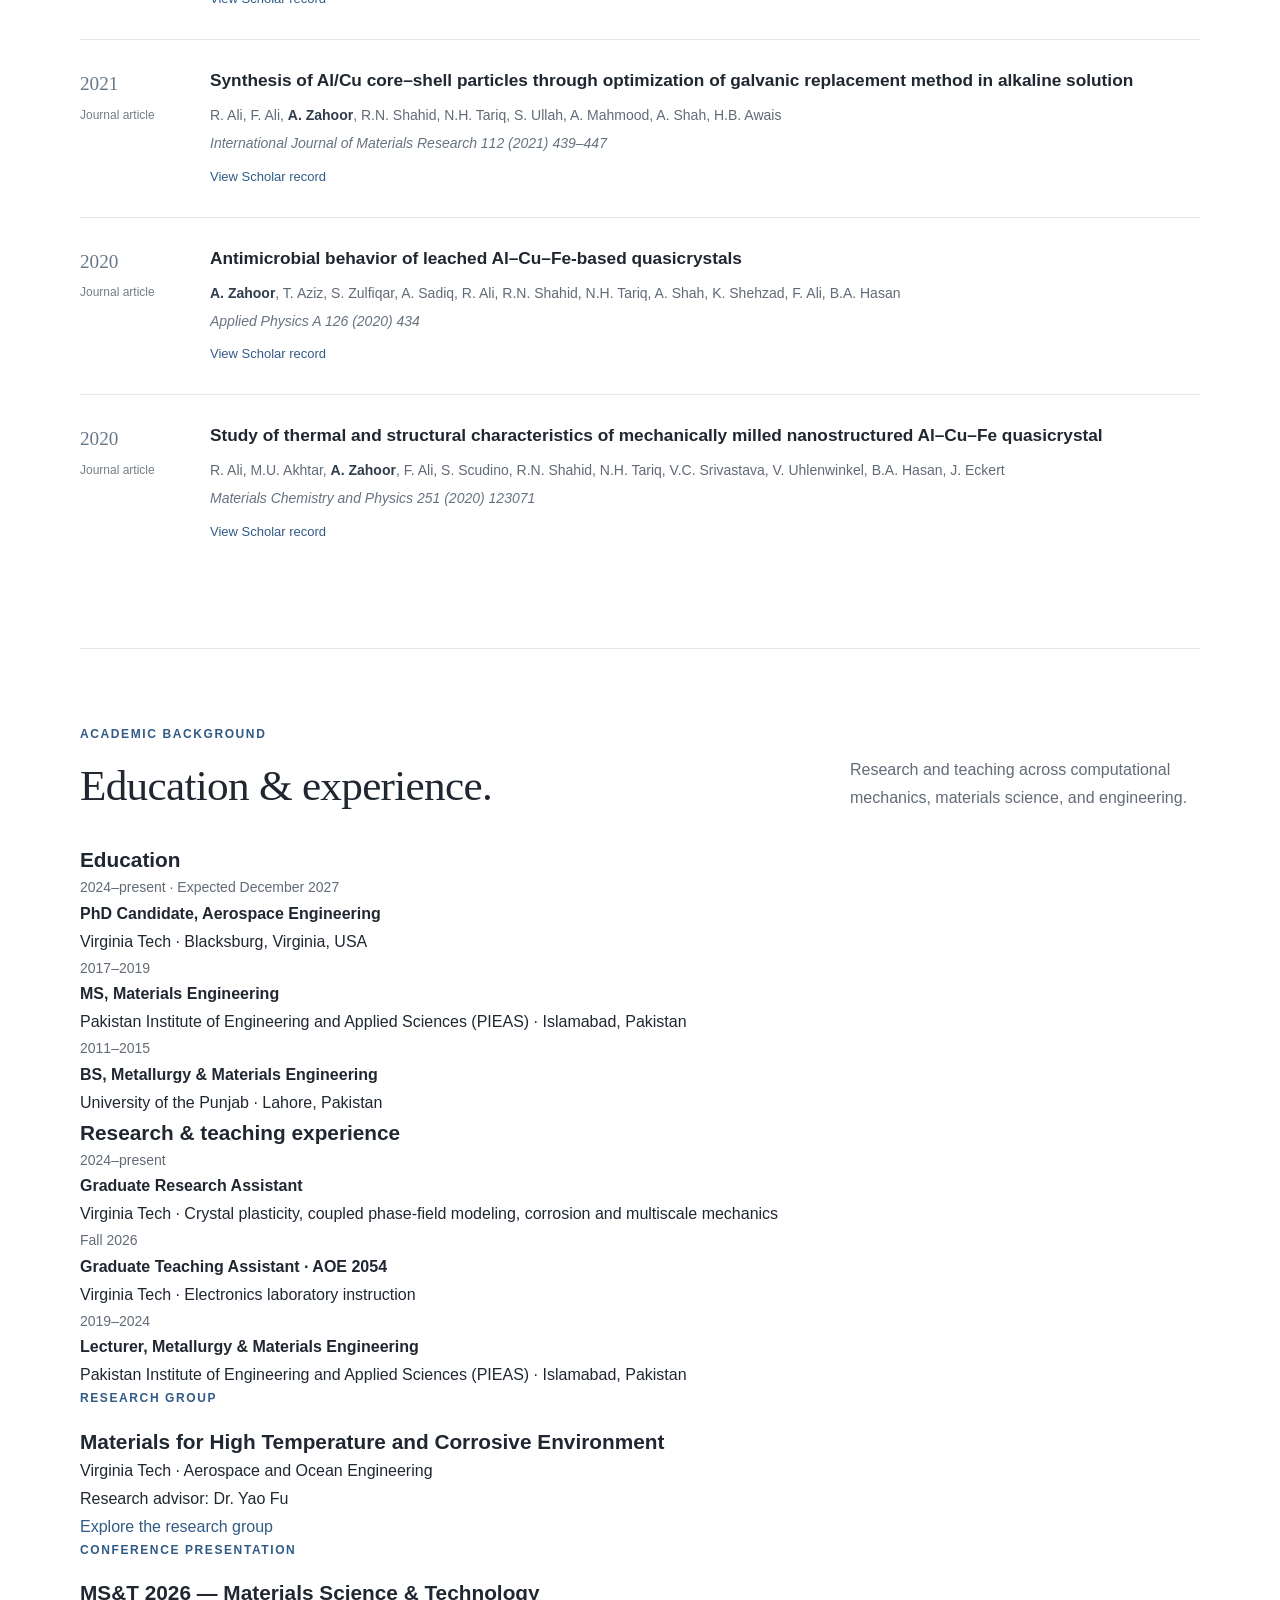
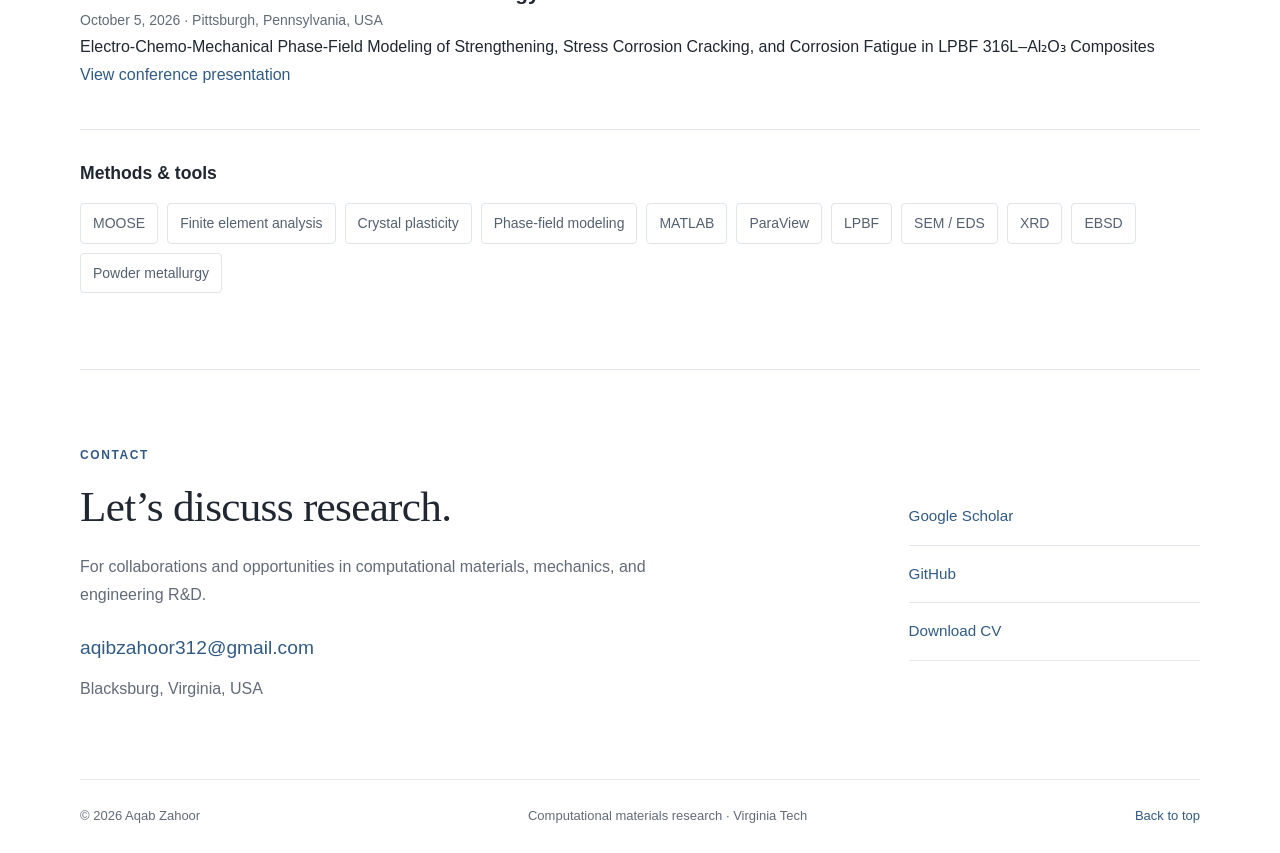
==== commit 6e01e430: "Add education, experience, MS&T 2026 and Virginia Tech research group" ====
--- a/index.html
+++ b/index.html
@@ -1,6 +1,6 @@
 <!doctype html>
 <html lang="en"><head><meta charset="UTF-8"><meta name="viewport" content="width=device-width,initial-scale=1"><meta name="description" content="Aqab Zahoor is a computational materials scientist at Virginia Tech specializing in crystal plasticity, corrosion, and additive manufacturing."><meta name="theme-color" content="#ffffff"><title>Aqab Zahoor | Computational Materials Scientist</title><link rel="stylesheet" href="styles.css"></head>
-<body><a class="skip-link" href="#main-content">Skip to content</a><header class="site-header"><nav class="nav-container" aria-label="Primary navigation"><a class="brand" href="#home">Aqab Zahoor<span>Research & publications</span></a><button class="nav-toggle" aria-controls="nav-menu" aria-expanded="false" type="button">Menu</button><div class="nav-menu" id="nav-menu"><a href="#research">Research</a><a href="#publications">Publications</a><a href="#about">About</a><a href="#contact">Contact</a><a class="nav-cv" href="Aqab_Zahoor_CV.pdf" download>Download CV</a></div></nav></header>
+<body><a class="skip-link" href="#main-content">Skip to content</a><header class="site-header"><nav class="nav-container" aria-label="Primary navigation"><a class="brand" href="#home">Aqab Zahoor<span>Research & publications</span></a><button class="nav-toggle" aria-controls="nav-menu" aria-expanded="false" type="button">Menu</button><div class="nav-menu" id="nav-menu"><a href="#research">Research</a><a href="#publications">Publications</a><a href="#about">Education &amp; Experience</a><a href="#contact">Contact</a><a class="nav-cv" href="Aqab_Zahoor_CV.pdf" download>Download CV</a></div></nav></header>
 <main id="main-content"><section id="home" class="hero section-container"><div class="hero-copy"><h1>Aqab Zahoor<span>Computational Materials Scientist</span></h1><p class="hero-intro">Understanding how materials deform, degrade, and fail.</p><p class="hero-description">I combine computational mechanics and experiments to connect microstructure with the strength and durability of advanced materials. My research focuses on crystal plasticity, stress corrosion cracking, and additively manufactured metal matrix nanocomposites.</p><div class="hero-actions"><a class="button button-primary" href="#research">Explore my research</a><a class="button button-secondary" href="#publications">View publications</a></div><div class="profile-links"><a href="https://scholar.google.com/citations?user=BcspHmkAAAAJ&amp;hl=en" target="_blank" rel="noopener noreferrer">Google Scholar</a><a href="mailto:aqibzahoor312@gmail.com">Email</a><span>Blacksburg, Virginia</span></div></div><figure class="portrait"><img src="assets/profile.jpg" alt="Aqab Zahoor" width="360" height="420" fetchpriority="high"></figure></section>
 <div class="research-topics section-container"><span>Crystal plasticity</span><span>Finite element analysis</span><span>Phase-field modeling</span><span>Additive manufacturing</span></div>
 <section id="research" class="section section-container"><div class="section-heading"><div><p class="eyebrow">RESEARCH</p><h2>From microstructure to material response.</h2></div><p>Computational models informed by experiments, with a focus on the mechanisms behind deformation and degradation.</p></div>
@@ -20,5 +20,24 @@
 <article class="publication" data-type="Journal article" data-search="synthesis of al/cu core–shell particles through optimization of galvanic replacement method in alkaline solution r. ali, f. ali, a. zahoor, r.n. shahid, n.h. tariq, s. ullah, a. mahmood, a. shah, h.b. awais international journal of materials research 112 (2021) 439–447"><div class="publication-year">2021<span>Journal article</span></div><div><h3><a href="https://scholar.google.com/citations?view_op=view_citation&amp;hl=en&amp;oe=ASCII&amp;user=BcspHmkAAAAJ&amp;pagesize=100&amp;citation_for_view=BcspHmkAAAAJ:9yKSN-GCB0IC" target="_blank" rel="noopener noreferrer">Synthesis of Al/Cu core–shell particles through optimization of galvanic replacement method in alkaline solution</a></h3><p class="authors">R. Ali, F. Ali, <strong>A. Zahoor</strong>, R.N. Shahid, N.H. Tariq, S. Ullah, A. Mahmood, A. Shah, H.B. Awais</p><p class="journal">International Journal of Materials Research 112 (2021) 439–447</p><a class="paper-link" href="https://scholar.google.com/citations?view_op=view_citation&amp;hl=en&amp;oe=ASCII&amp;user=BcspHmkAAAAJ&amp;pagesize=100&amp;citation_for_view=BcspHmkAAAAJ:9yKSN-GCB0IC" target="_blank" rel="noopener noreferrer">View Scholar record</a></div></article>
 <article class="publication" data-type="Journal article" data-search="antimicrobial behavior of leached al–cu–fe-based quasicrystals a. zahoor, t. aziz, s. zulfiqar, a. sadiq, r. ali, r.n. shahid, n.h. tariq, a. shah, k. shehzad, f. ali, b.a. hasan applied physics a 126 (2020) 434"><div class="publication-year">2020<span>Journal article</span></div><div><h3><a href="https://scholar.google.com/citations?view_op=view_citation&amp;hl=en&amp;oe=ASCII&amp;user=BcspHmkAAAAJ&amp;pagesize=100&amp;citation_for_view=BcspHmkAAAAJ:u-x6o8ySG0sC" target="_blank" rel="noopener noreferrer">Antimicrobial behavior of leached Al–Cu–Fe-based quasicrystals</a></h3><p class="authors"><strong>A. Zahoor</strong>, T. Aziz, S. Zulfiqar, A. Sadiq, R. Ali, R.N. Shahid, N.H. Tariq, A. Shah, K. Shehzad, F. Ali, B.A. Hasan</p><p class="journal">Applied Physics A 126 (2020) 434</p><a class="paper-link" href="https://scholar.google.com/citations?view_op=view_citation&amp;hl=en&amp;oe=ASCII&amp;user=BcspHmkAAAAJ&amp;pagesize=100&amp;citation_for_view=BcspHmkAAAAJ:u-x6o8ySG0sC" target="_blank" rel="noopener noreferrer">View Scholar record</a></div></article>
 <article class="publication" data-type="Journal article" data-search="study of thermal and structural characteristics of mechanically milled nanostructured al–cu–fe quasicrystal r. ali, m.u. akhtar, a. zahoor, f. ali, s. scudino, r.n. shahid, n.h. tariq, v.c. srivastava, v. uhlenwinkel, b.a. hasan, j. eckert materials chemistry and physics 251 (2020) 123071"><div class="publication-year">2020<span>Journal article</span></div><div><h3><a href="https://scholar.google.com/citations?view_op=view_citation&amp;hl=en&amp;oe=ASCII&amp;user=BcspHmkAAAAJ&amp;pagesize=100&amp;citation_for_view=BcspHmkAAAAJ:u5HHmVD_uO8C" target="_blank" rel="noopener noreferrer">Study of thermal and structural characteristics of mechanically milled nanostructured Al–Cu–Fe quasicrystal</a></h3><p class="authors">R. Ali, M.U. Akhtar, <strong>A. Zahoor</strong>, F. Ali, S. Scudino, R.N. Shahid, N.H. Tariq, V.C. Srivastava, V. Uhlenwinkel, B.A. Hasan, J. Eckert</p><p class="journal">Materials Chemistry and Physics 251 (2020) 123071</p><a class="paper-link" href="https://scholar.google.com/citations?view_op=view_citation&amp;hl=en&amp;oe=ASCII&amp;user=BcspHmkAAAAJ&amp;pagesize=100&amp;citation_for_view=BcspHmkAAAAJ:u5HHmVD_uO8C" target="_blank" rel="noopener noreferrer">View Scholar record</a></div></article></div><p id="no-results" hidden>No publications match your search. Try another title, author, or year.</p></section>
-<section id="about" class="section section-container"><div class="about-grid"><div><p class="eyebrow">ABOUT</p><h2>Research across computation and experiment.</h2><p>I am a PhD candidate in Aerospace Engineering at Virginia Tech. My work brings together computational materials mechanics and experimental materials engineering to understand additively manufactured metals and nanocomposites.</p><p>Before joining Virginia Tech, I was a Lecturer in Metallurgy and Materials Engineering at PIEAS. My background spans teaching, laboratory research, powder metallurgy, and industrial development.</p></div></div><div class="expertise"><h3>Methods &amp; tools</h3><div class="tag-list"><span>MOOSE</span><span>Finite element analysis</span><span>Crystal plasticity</span><span>Phase-field modeling</span><span>MATLAB</span><span>ParaView</span><span>LPBF</span><span>SEM / EDS</span><span>XRD</span><span>EBSD</span><span>Powder metallurgy</span></div></div></section>
+<section id="about" class="section section-container academic-section">
+  <div class="section-heading"><div><p class="eyebrow">ACADEMIC BACKGROUND</p><h2>Education &amp; experience.</h2></div><p>Research and teaching across computational mechanics, materials science, and engineering.</p></div>
+  <div class="academic-columns">
+    <div class="academic-column"><h3>Education</h3>
+      <article class="academic-entry"><p class="meta">2024–present · Expected December 2027</p><h4>PhD Candidate, Aerospace Engineering</h4><p>Virginia Tech · Blacksburg, Virginia, USA</p></article>
+      <article class="academic-entry"><p class="meta">2017–2019</p><h4>MS, Materials Engineering</h4><p>Pakistan Institute of Engineering and Applied Sciences (PIEAS) · Islamabad, Pakistan</p></article>
+      <article class="academic-entry"><p class="meta">2011–2015</p><h4>BS, Metallurgy &amp; Materials Engineering</h4><p>University of the Punjab · Lahore, Pakistan</p></article>
+    </div>
+    <div class="academic-column"><h3>Research &amp; teaching experience</h3>
+      <article class="academic-entry"><p class="meta">2024–present</p><h4>Graduate Research Assistant</h4><p>Virginia Tech · Crystal plasticity, coupled phase-field modeling, corrosion and multiscale mechanics</p></article>
+      <article class="academic-entry"><p class="meta">Fall 2026</p><h4>Graduate Teaching Assistant · AOE 2054</h4><p>Virginia Tech · Electronics laboratory instruction</p></article>
+      <article class="academic-entry"><p class="meta">2019–2024</p><h4>Lecturer, Metallurgy &amp; Materials Engineering</h4><p>Pakistan Institute of Engineering and Applied Sciences (PIEAS) · Islamabad, Pakistan</p></article>
+    </div>
+  </div>
+  <div class="academic-highlights">
+    <article class="academic-highlight"><p class="eyebrow">RESEARCH GROUP</p><h3>Materials for High Temperature and Corrosive Environment</h3><p>Virginia Tech · Aerospace and Ocean Engineering</p><p>Research advisor: Dr. Yao Fu</p><a href="https://www.aoe.vt.edu/people/faculty/fu/materials-for-high-temperature-and-corrosive-environment.html" target="_blank" rel="noopener noreferrer">Explore the research group</a></article>
+    <article class="academic-highlight"><p class="eyebrow">CONFERENCE PRESENTATION</p><h3>MS&amp;T 2026 — Materials Science &amp; Technology</h3><p class="meta">October 5, 2026 · Pittsburgh, Pennsylvania, USA</p><p class="presentation-title">Electro-Chemo-Mechanical Phase-Field Modeling of Strengthening, Stress Corrosion Cracking, and Corrosion Fatigue in LPBF 316L–Al₂O₃ Composites</p><a href="https://www.programmaster.org/PM/PM.nsf/ViewSessionSheets?OpenAgent=&amp;ParentUNID=F6A2CCB792D9DB3D85258DFE001A0975" target="_blank" rel="noopener noreferrer">View conference presentation</a></article>
+  </div>
+  <div class="expertise"><h3>Methods &amp; tools</h3><div class="tag-list"><span>MOOSE</span><span>Finite element analysis</span><span>Crystal plasticity</span><span>Phase-field modeling</span><span>MATLAB</span><span>ParaView</span><span>LPBF</span><span>SEM / EDS</span><span>XRD</span><span>EBSD</span><span>Powder metallurgy</span></div></div>
+</section>
 <section id="contact" class="section section-container contact"><div><p class="eyebrow">CONTACT</p><h2>Let’s discuss research.</h2><p>For collaborations and opportunities in computational materials, mechanics, and engineering R&amp;D.</p><a class="contact-email" href="mailto:aqibzahoor312@gmail.com">aqibzahoor312@gmail.com</a><p class="muted">Blacksburg, Virginia, USA</p></div><div class="contact-links"><a href="https://scholar.google.com/citations?user=BcspHmkAAAAJ&amp;hl=en" target="_blank" rel="noopener noreferrer">Google Scholar</a><a href="https://github.com/Aqab123" target="_blank" rel="noopener noreferrer">GitHub</a><a id="cv" href="Aqab_Zahoor_CV.pdf" download>Download CV</a></div></section></main><footer class="section-container"><p>© <span id="year">2026</span> Aqab Zahoor</p><p>Computational materials research · Virginia Tech</p><a href="#home">Back to top</a></footer><script src="script.js"></script></body></html>
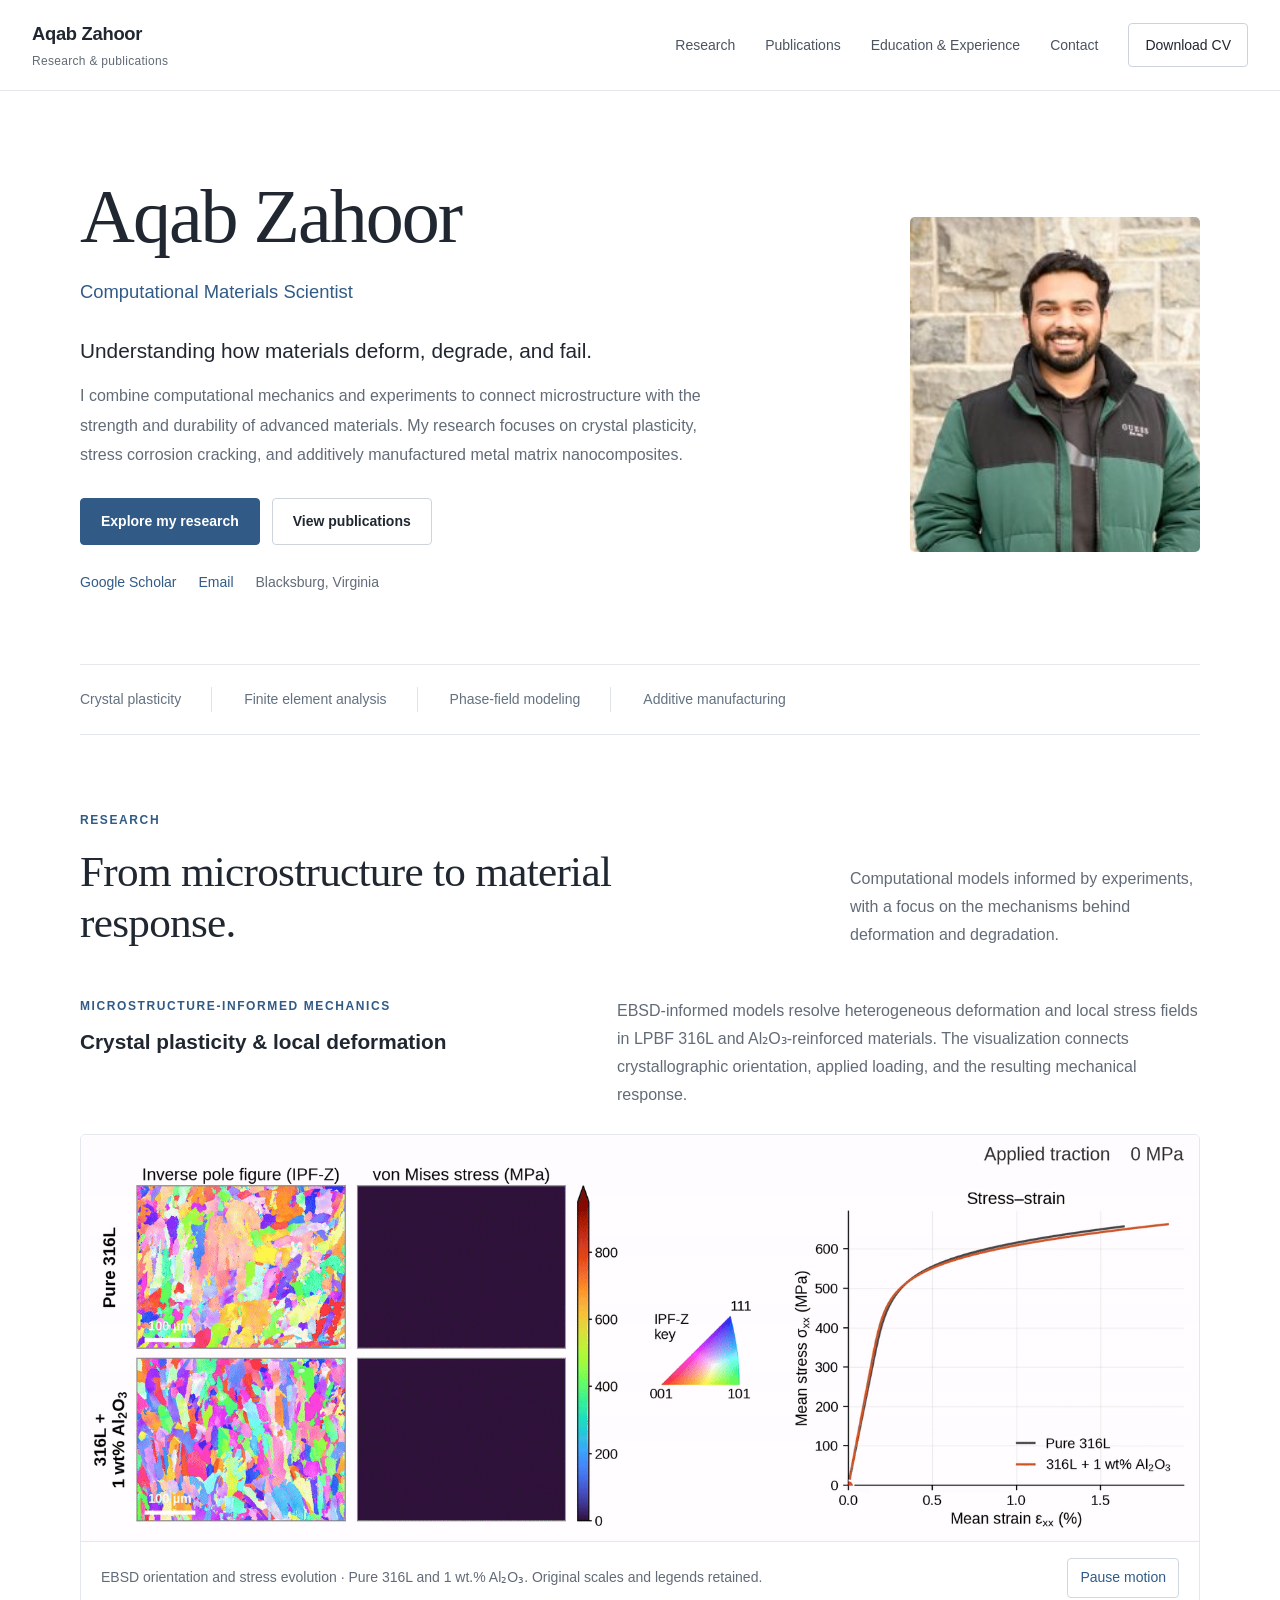
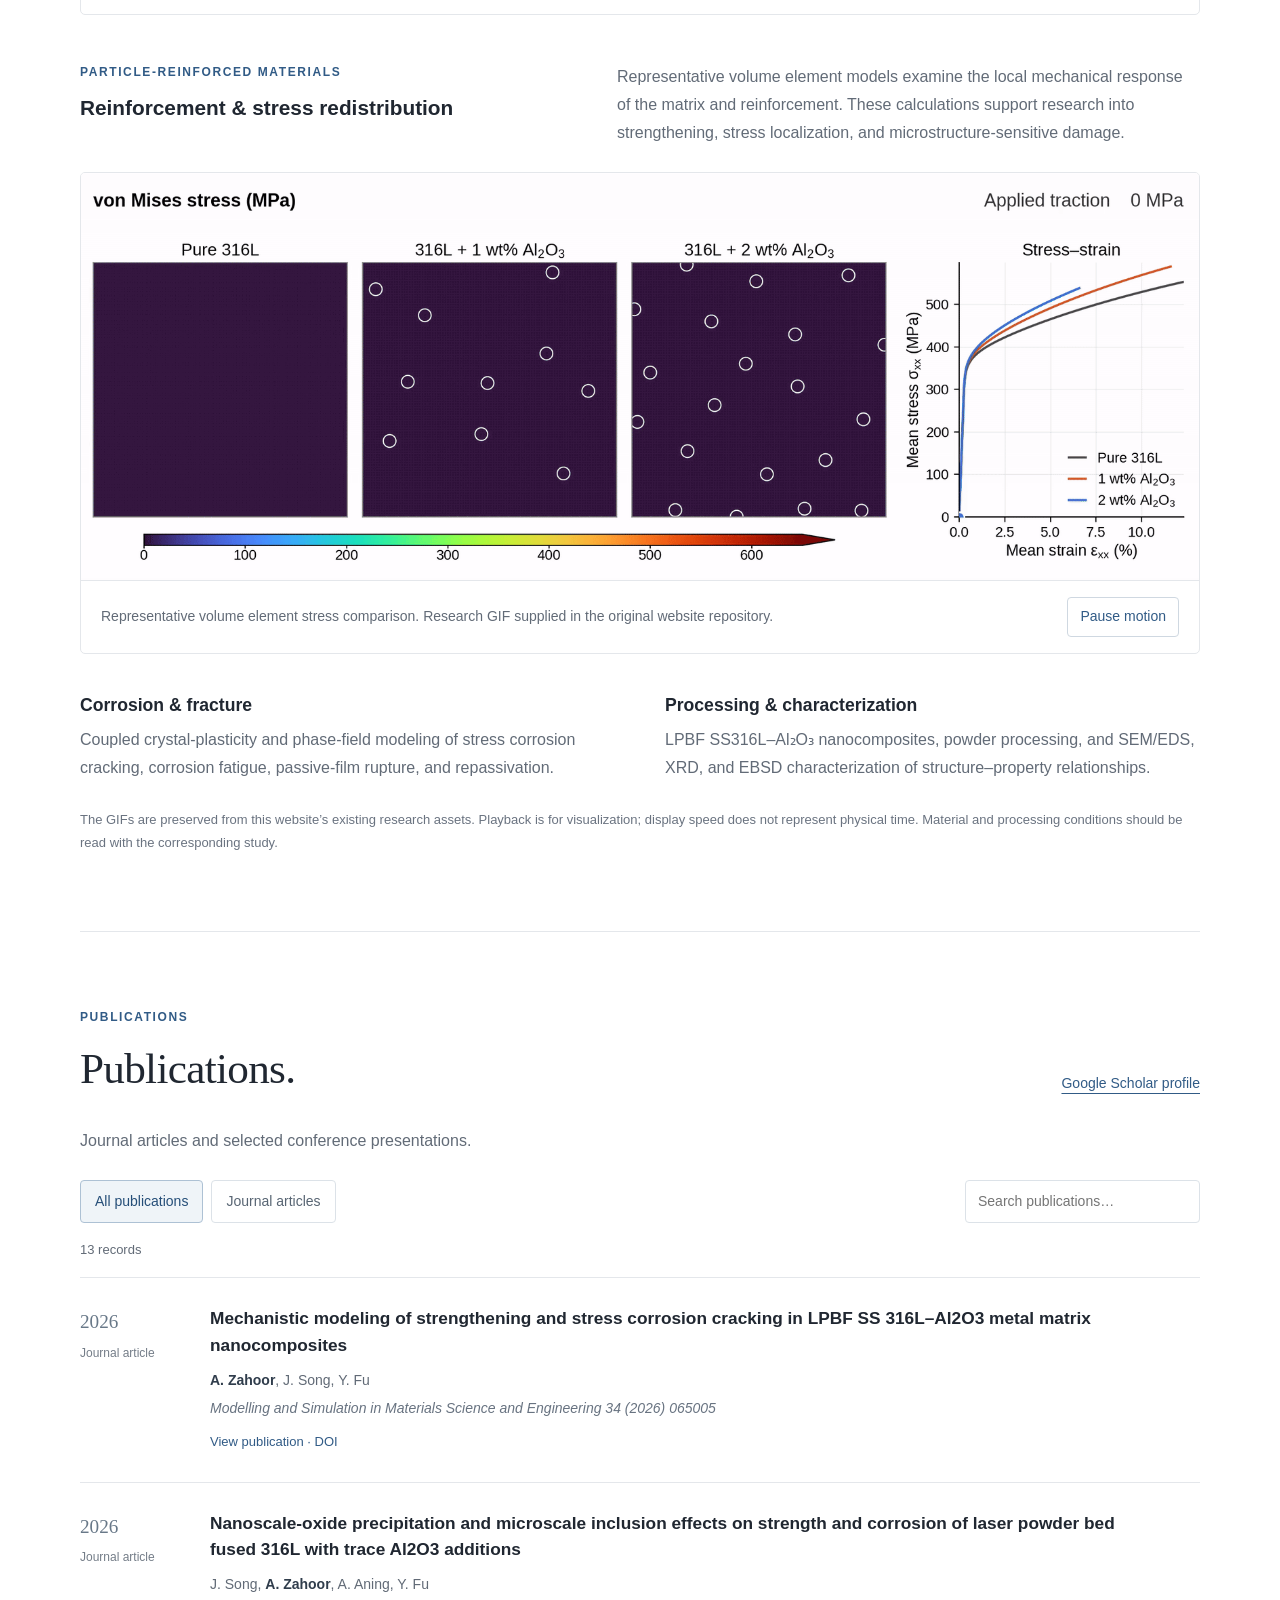
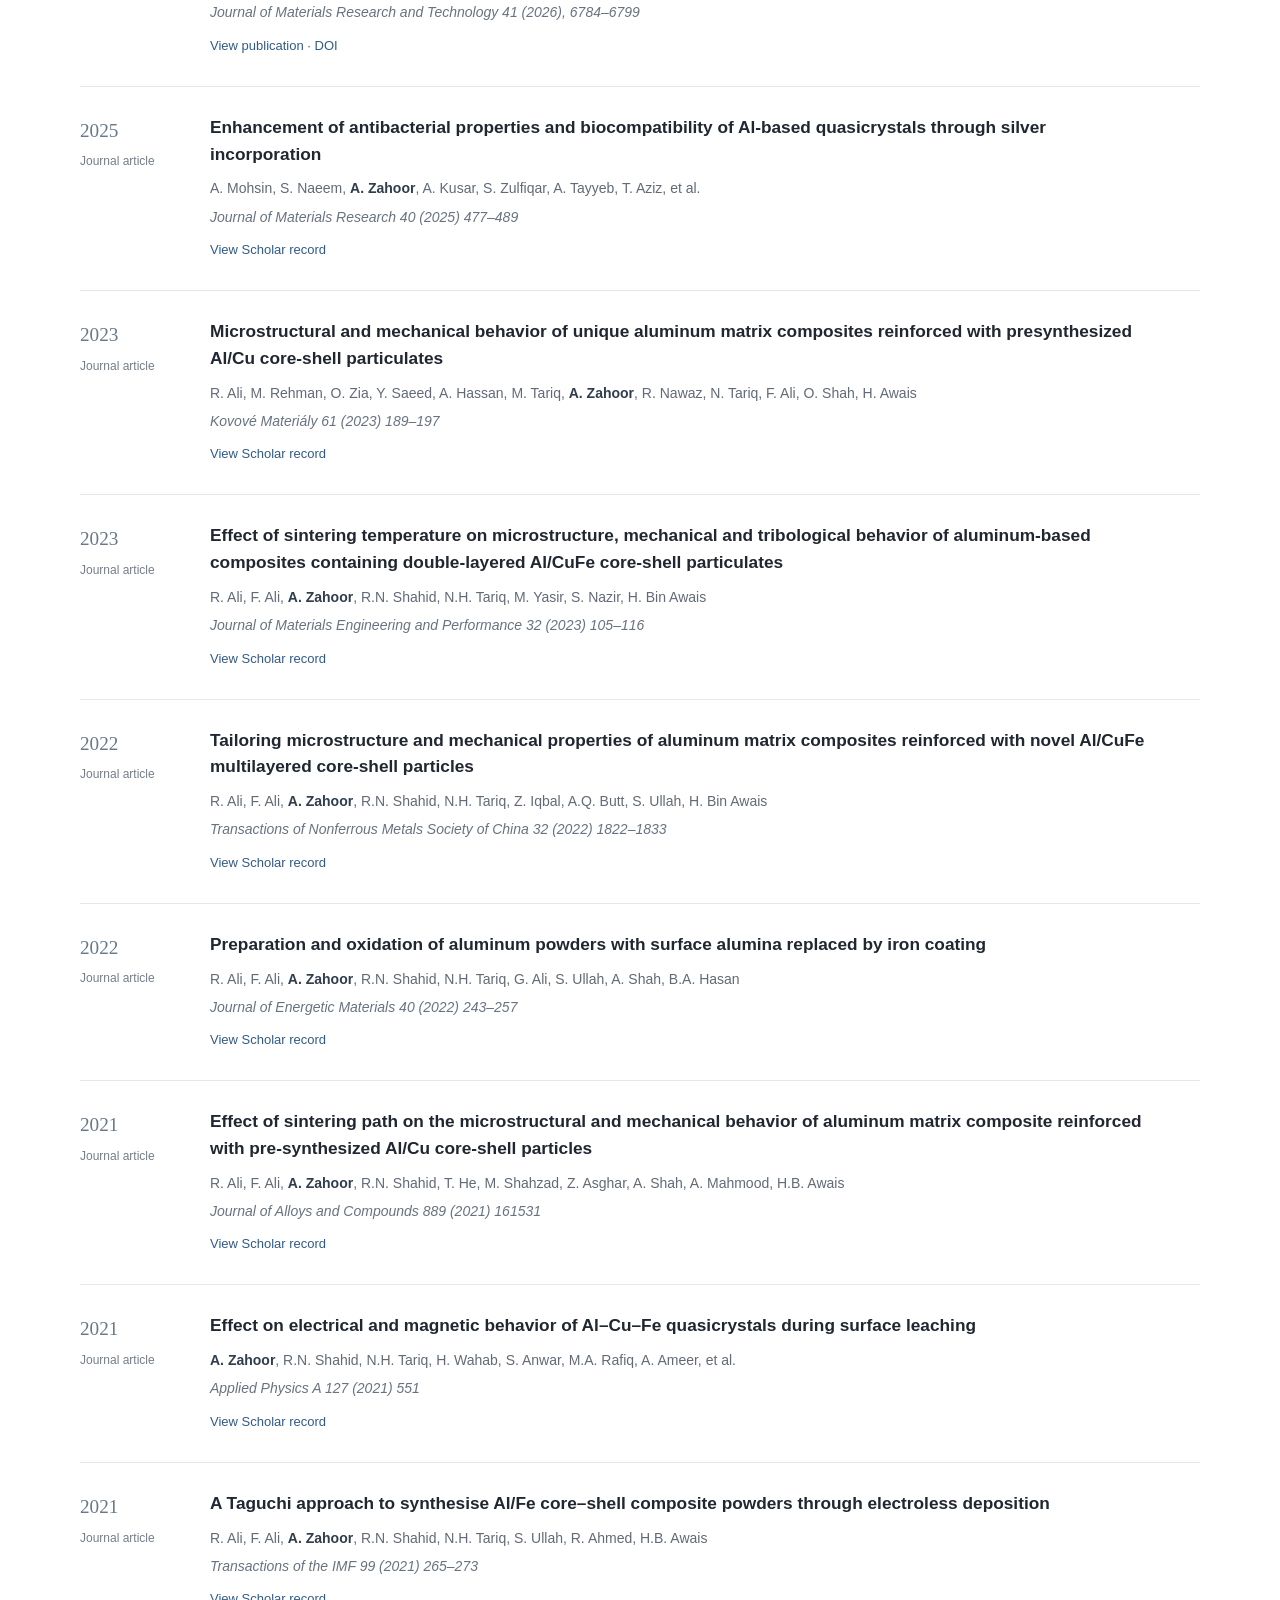
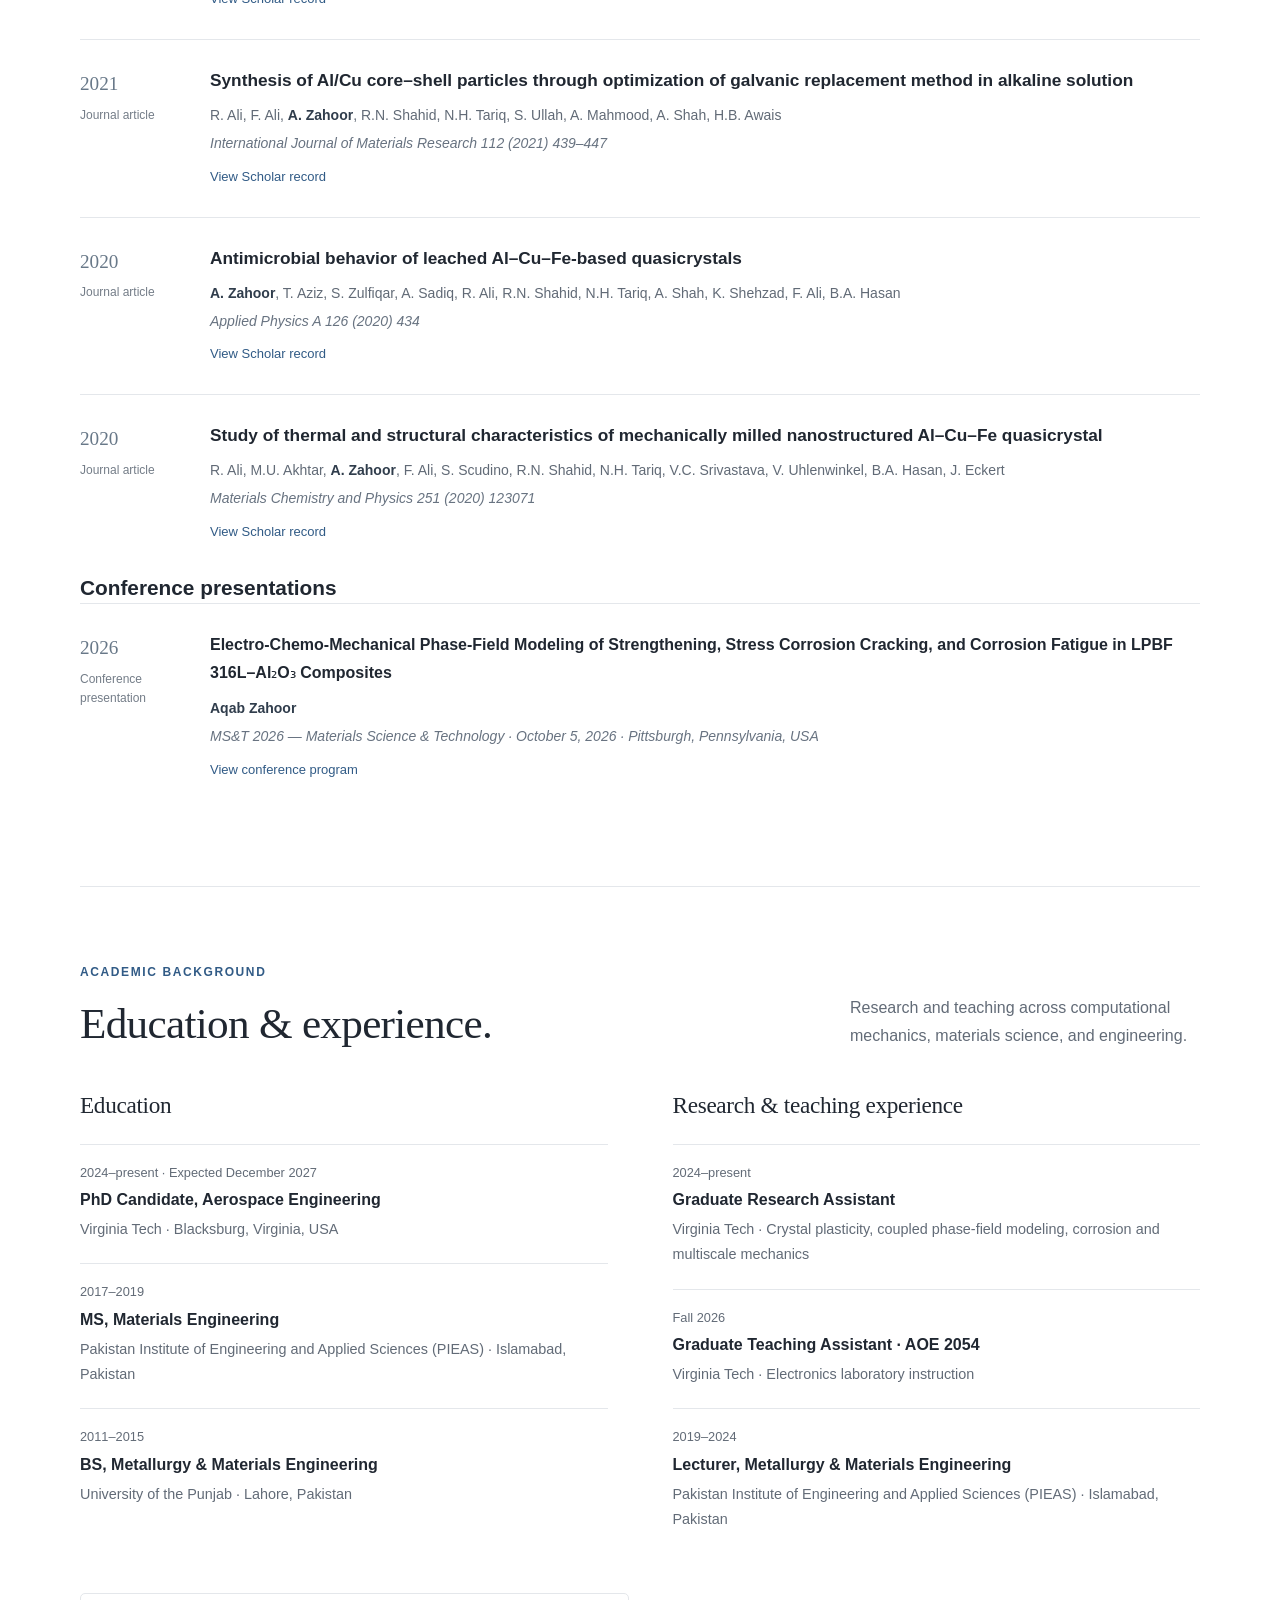
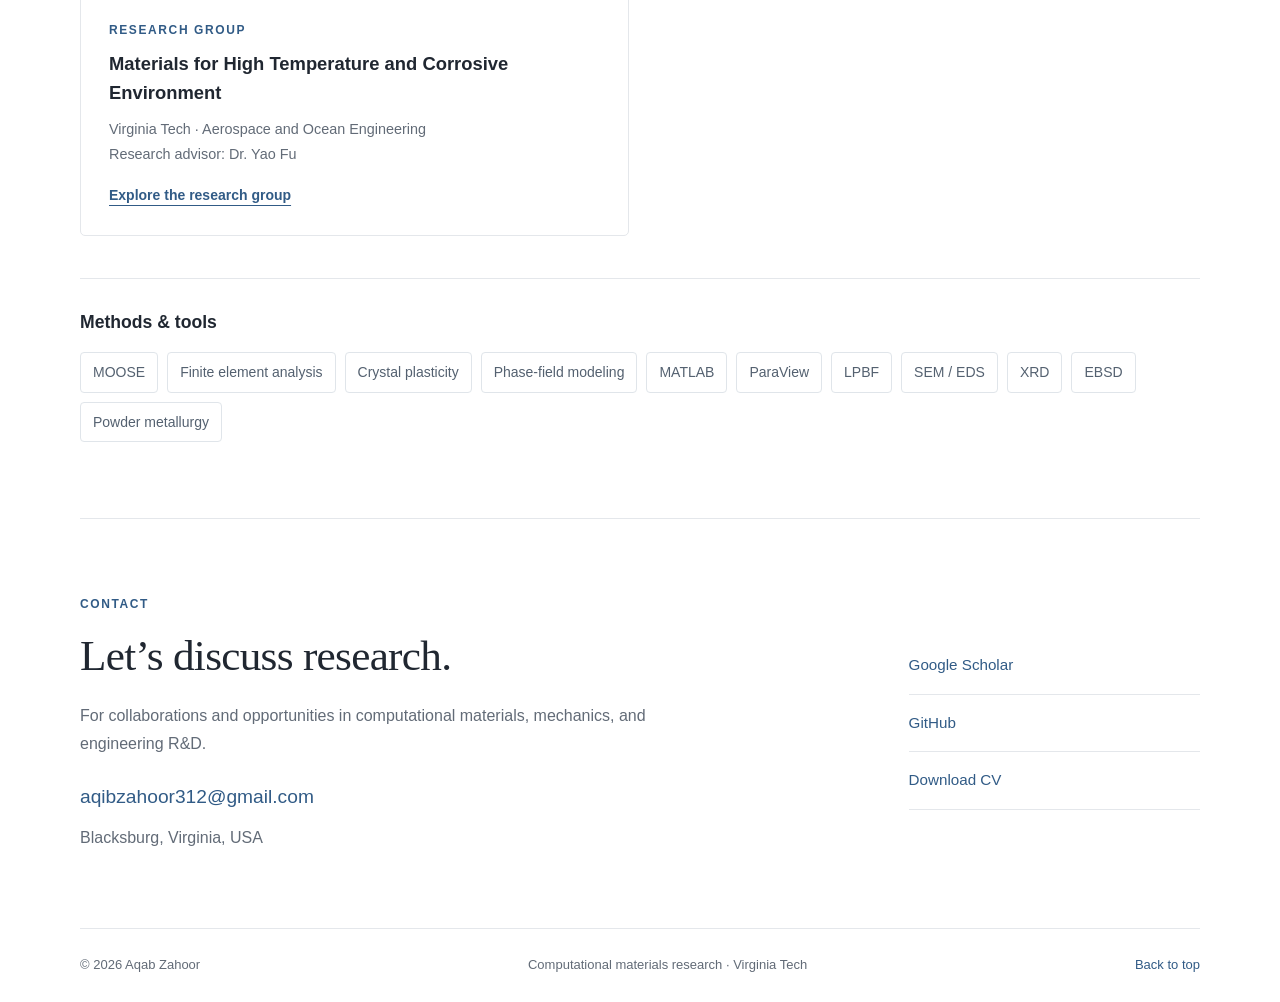
==== commit 0f2b627c: "Move MS&T 2026 presentation into Publications subsection" ====
--- a/index.html
+++ b/index.html
@@ -7,7 +7,7 @@
 <article class="research-feature"><div class="research-intro"><div><p class="eyebrow">MICROSTRUCTURE-INFORMED MECHANICS</p><h3>Crystal plasticity & local deformation</h3></div><p>EBSD-informed models resolve heterogeneous deformation and local stress fields in LPBF 316L and Al₂O₃-reinforced materials. The visualization connects crystallographic orientation, applied loading, and the resulting mechanical response.</p></div><figure class="research-media"><div class="media-scroll"><img class="research-gif" src="assets/research/ebsd-poster.png" data-gif="assets/animations/EBSD_IPF_vonMises_pure_vs_1wt_00-400_10-300.gif" data-poster="assets/research/ebsd-poster.png" width="1650" height="600" alt="EBSD inverse pole figure maps, evolving von Mises stress fields, and stress–strain comparison for pure 316L and 316L with 1 wt.% alumina"></div><figcaption><span>EBSD orientation and stress evolution · Pure 316L and 1 wt.% Al₂O₃. Original scales and legends retained.</span><button class="media-toggle" type="button" aria-pressed="false">Pause motion</button></figcaption></figure></article>
 <article class="research-feature"><div class="research-intro"><div><p class="eyebrow">PARTICLE-REINFORCED MATERIALS</p><h3>Reinforcement & stress redistribution</h3></div><p>Representative volume element models examine the local mechanical response of the matrix and reinforcement. These calculations support research into strengthening, stress localization, and microstructure-sensitive damage.</p></div><figure class="research-media"><div class="media-scroll"><img class="research-gif" src="assets/research/rve-poster.png" data-gif="assets/animations/RVE_compare_vonMises.gif" data-poster="assets/research/rve-poster.png" width="1650" height="600" loading="lazy" alt="Automatically playing representative volume element comparison showing the original von Mises stress maps, legends, and loading response"></div><figcaption><span>Representative volume element stress comparison. Research GIF supplied in the original website repository.</span><button class="media-toggle" type="button" aria-pressed="false">Pause motion</button></figcaption></figure></article>
 <div class="research-notes"><article><h3>Corrosion & fracture</h3><p>Coupled crystal-plasticity and phase-field modeling of stress corrosion cracking, corrosion fatigue, passive-film rupture, and repassivation.</p></article><article><h3>Processing & characterization</h3><p>LPBF SS316L–Al₂O₃ nanocomposites, powder processing, and SEM/EDS, XRD, and EBSD characterization of structure–property relationships.</p></article></div><p class="source-note">The GIFs are preserved from this website’s existing research assets. Playback is for visualization; display speed does not represent physical time. Material and processing conditions should be read with the corresponding study.</p></section>
-<section id="publications" class="section section-container"><div class="section-heading"><div><p class="eyebrow">PUBLICATIONS</p><h2>Journal articles.</h2></div><a class="text-link" href="https://scholar.google.com/citations?user=BcspHmkAAAAJ&amp;hl=en" target="_blank" rel="noopener noreferrer">Google Scholar profile</a></div><p class="publication-intro">Peer-reviewed journal articles from my Google Scholar profile.</p><div class="publication-tools"><div class="filters" role="group" aria-label="Publication type"><button type="button" data-filter="all" aria-pressed="true">All publications</button><button type="button" data-filter="Journal article" aria-pressed="false">Journal articles</button></div><label class="search-label"><span class="sr-only">Search publications</span><input id="publication-search" type="search" placeholder="Search publications…"></label></div><p id="publication-count" class="result-count" aria-live="polite">13 records</p><div class="publication-list"><article class="publication" data-type="Journal article" data-search="mechanistic modeling of strengthening and stress corrosion cracking in lpbf ss 316l–al2o3 metal matrix nanocomposites a. zahoor, j. song, y. fu modelling and simulation in materials science and engineering 34 (2026) 065005"><div class="publication-year">2026<span>Journal article</span></div><div><h3><a href="https://doi.org/10.1088/1361-651X/ae93e5" target="_blank" rel="noopener noreferrer">Mechanistic modeling of strengthening and stress corrosion cracking in LPBF SS 316L–Al2O3 metal matrix nanocomposites</a></h3><p class="authors"><strong>A. Zahoor</strong>, J. Song, Y. Fu</p><p class="journal">Modelling and Simulation in Materials Science and Engineering 34 (2026) 065005</p><a class="paper-link" href="https://doi.org/10.1088/1361-651X/ae93e5" target="_blank" rel="noopener noreferrer">View publication · DOI</a></div></article>
+<section id="publications" class="section section-container"><div class="section-heading"><div><p class="eyebrow">PUBLICATIONS</p><h2>Publications.</h2></div><a class="text-link" href="https://scholar.google.com/citations?user=BcspHmkAAAAJ&amp;hl=en" target="_blank" rel="noopener noreferrer">Google Scholar profile</a></div><p class="publication-intro">Journal articles and selected conference presentations.</p><div class="publication-tools"><div class="filters" role="group" aria-label="Publication type"><button type="button" data-filter="all" aria-pressed="true">All publications</button><button type="button" data-filter="Journal article" aria-pressed="false">Journal articles</button></div><label class="search-label"><span class="sr-only">Search publications</span><input id="publication-search" type="search" placeholder="Search publications…"></label></div><p id="publication-count" class="result-count" aria-live="polite">13 records</p><div class="publication-list"><article class="publication" data-type="Journal article" data-search="mechanistic modeling of strengthening and stress corrosion cracking in lpbf ss 316l–al2o3 metal matrix nanocomposites a. zahoor, j. song, y. fu modelling and simulation in materials science and engineering 34 (2026) 065005"><div class="publication-year">2026<span>Journal article</span></div><div><h3><a href="https://doi.org/10.1088/1361-651X/ae93e5" target="_blank" rel="noopener noreferrer">Mechanistic modeling of strengthening and stress corrosion cracking in LPBF SS 316L–Al2O3 metal matrix nanocomposites</a></h3><p class="authors"><strong>A. Zahoor</strong>, J. Song, Y. Fu</p><p class="journal">Modelling and Simulation in Materials Science and Engineering 34 (2026) 065005</p><a class="paper-link" href="https://doi.org/10.1088/1361-651X/ae93e5" target="_blank" rel="noopener noreferrer">View publication · DOI</a></div></article>
 <article class="publication" data-type="Journal article" data-search="nanoscale-oxide precipitation and microscale inclusion effects on strength and corrosion of laser powder bed fused 316l with trace al2o3 additions j. song, a. zahoor, a. aning, y. fu journal of materials research and technology 41 (2026), 6784–6799"><div class="publication-year">2026<span>Journal article</span></div><div><h3><a href="https://doi.org/10.1016/j.jmrt.2026.02.229" target="_blank" rel="noopener noreferrer">Nanoscale-oxide precipitation and microscale inclusion effects on strength and corrosion of laser powder bed fused 316L with trace Al2O3 additions</a></h3><p class="authors">J. Song, <strong>A. Zahoor</strong>, A. Aning, Y. Fu</p><p class="journal">Journal of Materials Research and Technology 41 (2026), 6784–6799</p><a class="paper-link" href="https://doi.org/10.1016/j.jmrt.2026.02.229" target="_blank" rel="noopener noreferrer">View publication · DOI</a></div></article>
 <article class="publication" data-type="Journal article" data-search="enhancement of antibacterial properties and biocompatibility of al-based quasicrystals through silver incorporation a. mohsin, s. naeem, a. zahoor, a. kusar, s. zulfiqar, a. tayyeb, t. aziz, et al. journal of materials research 40 (2025) 477–489"><div class="publication-year">2025<span>Journal article</span></div><div><h3><a href="https://scholar.google.com/citations?view_op=view_citation&amp;hl=en&amp;oe=ASCII&amp;user=BcspHmkAAAAJ&amp;pagesize=100&amp;citation_for_view=BcspHmkAAAAJ:Tyk-4Ss8FVUC" target="_blank" rel="noopener noreferrer">Enhancement of antibacterial properties and biocompatibility of Al-based quasicrystals through silver incorporation</a></h3><p class="authors">A. Mohsin, S. Naeem, <strong>A. Zahoor</strong>, A. Kusar, S. Zulfiqar, A. Tayyeb, T. Aziz, et al.</p><p class="journal">Journal of Materials Research 40 (2025) 477–489</p><a class="paper-link" href="https://scholar.google.com/citations?view_op=view_citation&amp;hl=en&amp;oe=ASCII&amp;user=BcspHmkAAAAJ&amp;pagesize=100&amp;citation_for_view=BcspHmkAAAAJ:Tyk-4Ss8FVUC" target="_blank" rel="noopener noreferrer">View Scholar record</a></div></article>
 <article class="publication" data-type="Journal article" data-search="microstructural and mechanical behavior of unique aluminum matrix composites reinforced with presynthesized al/cu core-shell particulates r. ali, m. rehman, o. zia, y. saeed, a. hassan, m. tariq, a. zahoor, r. nawaz, n. tariq, f. ali, o. shah, h. awais kovové materiály 61 (2023) 189–197"><div class="publication-year">2023<span>Journal article</span></div><div><h3><a href="https://scholar.google.com/citations?view_op=view_citation&amp;hl=en&amp;oe=ASCII&amp;user=BcspHmkAAAAJ&amp;pagesize=100&amp;citation_for_view=BcspHmkAAAAJ:W7OEmFMy1HYC" target="_blank" rel="noopener noreferrer">Microstructural and mechanical behavior of unique aluminum matrix composites reinforced with presynthesized Al/Cu core-shell particulates</a></h3><p class="authors">R. Ali, M. Rehman, O. Zia, Y. Saeed, A. Hassan, M. Tariq, <strong>A. Zahoor</strong>, R. Nawaz, N. Tariq, F. Ali, O. Shah, H. Awais</p><p class="journal">Kovové Materiály 61 (2023) 189–197</p><a class="paper-link" href="https://scholar.google.com/citations?view_op=view_citation&amp;hl=en&amp;oe=ASCII&amp;user=BcspHmkAAAAJ&amp;pagesize=100&amp;citation_for_view=BcspHmkAAAAJ:W7OEmFMy1HYC" target="_blank" rel="noopener noreferrer">View Scholar record</a></div></article>
@@ -19,7 +19,18 @@
 <article class="publication" data-type="Journal article" data-search="a taguchi approach to synthesise al/fe core–shell composite powders through electroless deposition r. ali, f. ali, a. zahoor, r.n. shahid, n.h. tariq, s. ullah, r. ahmed, h.b. awais transactions of the imf 99 (2021) 265–273"><div class="publication-year">2021<span>Journal article</span></div><div><h3><a href="https://scholar.google.com/citations?view_op=view_citation&amp;hl=en&amp;oe=ASCII&amp;user=BcspHmkAAAAJ&amp;pagesize=100&amp;citation_for_view=BcspHmkAAAAJ:IjCSPb-OGe4C" target="_blank" rel="noopener noreferrer">A Taguchi approach to synthesise Al/Fe core–shell composite powders through electroless deposition</a></h3><p class="authors">R. Ali, F. Ali, <strong>A. Zahoor</strong>, R.N. Shahid, N.H. Tariq, S. Ullah, R. Ahmed, H.B. Awais</p><p class="journal">Transactions of the IMF 99 (2021) 265–273</p><a class="paper-link" href="https://scholar.google.com/citations?view_op=view_citation&amp;hl=en&amp;oe=ASCII&amp;user=BcspHmkAAAAJ&amp;pagesize=100&amp;citation_for_view=BcspHmkAAAAJ:IjCSPb-OGe4C" target="_blank" rel="noopener noreferrer">View Scholar record</a></div></article>
 <article class="publication" data-type="Journal article" data-search="synthesis of al/cu core–shell particles through optimization of galvanic replacement method in alkaline solution r. ali, f. ali, a. zahoor, r.n. shahid, n.h. tariq, s. ullah, a. mahmood, a. shah, h.b. awais international journal of materials research 112 (2021) 439–447"><div class="publication-year">2021<span>Journal article</span></div><div><h3><a href="https://scholar.google.com/citations?view_op=view_citation&amp;hl=en&amp;oe=ASCII&amp;user=BcspHmkAAAAJ&amp;pagesize=100&amp;citation_for_view=BcspHmkAAAAJ:9yKSN-GCB0IC" target="_blank" rel="noopener noreferrer">Synthesis of Al/Cu core–shell particles through optimization of galvanic replacement method in alkaline solution</a></h3><p class="authors">R. Ali, F. Ali, <strong>A. Zahoor</strong>, R.N. Shahid, N.H. Tariq, S. Ullah, A. Mahmood, A. Shah, H.B. Awais</p><p class="journal">International Journal of Materials Research 112 (2021) 439–447</p><a class="paper-link" href="https://scholar.google.com/citations?view_op=view_citation&amp;hl=en&amp;oe=ASCII&amp;user=BcspHmkAAAAJ&amp;pagesize=100&amp;citation_for_view=BcspHmkAAAAJ:9yKSN-GCB0IC" target="_blank" rel="noopener noreferrer">View Scholar record</a></div></article>
 <article class="publication" data-type="Journal article" data-search="antimicrobial behavior of leached al–cu–fe-based quasicrystals a. zahoor, t. aziz, s. zulfiqar, a. sadiq, r. ali, r.n. shahid, n.h. tariq, a. shah, k. shehzad, f. ali, b.a. hasan applied physics a 126 (2020) 434"><div class="publication-year">2020<span>Journal article</span></div><div><h3><a href="https://scholar.google.com/citations?view_op=view_citation&amp;hl=en&amp;oe=ASCII&amp;user=BcspHmkAAAAJ&amp;pagesize=100&amp;citation_for_view=BcspHmkAAAAJ:u-x6o8ySG0sC" target="_blank" rel="noopener noreferrer">Antimicrobial behavior of leached Al–Cu–Fe-based quasicrystals</a></h3><p class="authors"><strong>A. Zahoor</strong>, T. Aziz, S. Zulfiqar, A. Sadiq, R. Ali, R.N. Shahid, N.H. Tariq, A. Shah, K. Shehzad, F. Ali, B.A. Hasan</p><p class="journal">Applied Physics A 126 (2020) 434</p><a class="paper-link" href="https://scholar.google.com/citations?view_op=view_citation&amp;hl=en&amp;oe=ASCII&amp;user=BcspHmkAAAAJ&amp;pagesize=100&amp;citation_for_view=BcspHmkAAAAJ:u-x6o8ySG0sC" target="_blank" rel="noopener noreferrer">View Scholar record</a></div></article>
-<article class="publication" data-type="Journal article" data-search="study of thermal and structural characteristics of mechanically milled nanostructured al–cu–fe quasicrystal r. ali, m.u. akhtar, a. zahoor, f. ali, s. scudino, r.n. shahid, n.h. tariq, v.c. srivastava, v. uhlenwinkel, b.a. hasan, j. eckert materials chemistry and physics 251 (2020) 123071"><div class="publication-year">2020<span>Journal article</span></div><div><h3><a href="https://scholar.google.com/citations?view_op=view_citation&amp;hl=en&amp;oe=ASCII&amp;user=BcspHmkAAAAJ&amp;pagesize=100&amp;citation_for_view=BcspHmkAAAAJ:u5HHmVD_uO8C" target="_blank" rel="noopener noreferrer">Study of thermal and structural characteristics of mechanically milled nanostructured Al–Cu–Fe quasicrystal</a></h3><p class="authors">R. Ali, M.U. Akhtar, <strong>A. Zahoor</strong>, F. Ali, S. Scudino, R.N. Shahid, N.H. Tariq, V.C. Srivastava, V. Uhlenwinkel, B.A. Hasan, J. Eckert</p><p class="journal">Materials Chemistry and Physics 251 (2020) 123071</p><a class="paper-link" href="https://scholar.google.com/citations?view_op=view_citation&amp;hl=en&amp;oe=ASCII&amp;user=BcspHmkAAAAJ&amp;pagesize=100&amp;citation_for_view=BcspHmkAAAAJ:u5HHmVD_uO8C" target="_blank" rel="noopener noreferrer">View Scholar record</a></div></article></div><p id="no-results" hidden>No publications match your search. Try another title, author, or year.</p></section>
+<article class="publication" data-type="Journal article" data-search="study of thermal and structural characteristics of mechanically milled nanostructured al–cu–fe quasicrystal r. ali, m.u. akhtar, a. zahoor, f. ali, s. scudino, r.n. shahid, n.h. tariq, v.c. srivastava, v. uhlenwinkel, b.a. hasan, j. eckert materials chemistry and physics 251 (2020) 123071"><div class="publication-year">2020<span>Journal article</span></div><div><h3><a href="https://scholar.google.com/citations?view_op=view_citation&amp;hl=en&amp;oe=ASCII&amp;user=BcspHmkAAAAJ&amp;pagesize=100&amp;citation_for_view=BcspHmkAAAAJ:u5HHmVD_uO8C" target="_blank" rel="noopener noreferrer">Study of thermal and structural characteristics of mechanically milled nanostructured Al–Cu–Fe quasicrystal</a></h3><p class="authors">R. Ali, M.U. Akhtar, <strong>A. Zahoor</strong>, F. Ali, S. Scudino, R.N. Shahid, N.H. Tariq, V.C. Srivastava, V. Uhlenwinkel, B.A. Hasan, J. Eckert</p><p class="journal">Materials Chemistry and Physics 251 (2020) 123071</p><a class="paper-link" href="https://scholar.google.com/citations?view_op=view_citation&amp;hl=en&amp;oe=ASCII&amp;user=BcspHmkAAAAJ&amp;pagesize=100&amp;citation_for_view=BcspHmkAAAAJ:u5HHmVD_uO8C" target="_blank" rel="noopener noreferrer">View Scholar record</a></div></article></div><p id="no-results" hidden>No publications match your search. Try another title, author, or year.</p><section class="conference-publications" aria-labelledby="conference-pubs-heading">
+  <h3 id="conference-pubs-heading">Conference presentations</h3>
+  <article class="publication conference-publication">
+    <div class="publication-year">2026<span>Conference presentation</span></div>
+    <div>
+      <h4>Electro-Chemo-Mechanical Phase-Field Modeling of Strengthening, Stress Corrosion Cracking, and Corrosion Fatigue in LPBF 316L–Al₂O₃ Composites</h4>
+      <p class="authors"><strong>Aqab Zahoor</strong></p>
+      <p class="journal">MS&amp;T 2026 — Materials Science &amp; Technology · October 5, 2026 · Pittsburgh, Pennsylvania, USA</p>
+      <a class="paper-link" href="https://www.programmaster.org/PM/PM.nsf/ViewSessionSheets?OpenAgent=&amp;ParentUNID=F6A2CCB792D9DB3D85258DFE001A0975" target="_blank" rel="noopener noreferrer">View conference program</a>
+    </div>
+  </article>
+</section></section>
 <section id="about" class="section section-container academic-section">
   <div class="section-heading"><div><p class="eyebrow">ACADEMIC BACKGROUND</p><h2>Education &amp; experience.</h2></div><p>Research and teaching across computational mechanics, materials science, and engineering.</p></div>
   <div class="academic-columns">
@@ -36,7 +47,6 @@
   </div>
   <div class="academic-highlights">
     <article class="academic-highlight"><p class="eyebrow">RESEARCH GROUP</p><h3>Materials for High Temperature and Corrosive Environment</h3><p>Virginia Tech · Aerospace and Ocean Engineering</p><p>Research advisor: Dr. Yao Fu</p><a href="https://www.aoe.vt.edu/people/faculty/fu/materials-for-high-temperature-and-corrosive-environment.html" target="_blank" rel="noopener noreferrer">Explore the research group</a></article>
-    <article class="academic-highlight"><p class="eyebrow">CONFERENCE PRESENTATION</p><h3>MS&amp;T 2026 — Materials Science &amp; Technology</h3><p class="meta">October 5, 2026 · Pittsburgh, Pennsylvania, USA</p><p class="presentation-title">Electro-Chemo-Mechanical Phase-Field Modeling of Strengthening, Stress Corrosion Cracking, and Corrosion Fatigue in LPBF 316L–Al₂O₃ Composites</p><a href="https://www.programmaster.org/PM/PM.nsf/ViewSessionSheets?OpenAgent=&amp;ParentUNID=F6A2CCB792D9DB3D85258DFE001A0975" target="_blank" rel="noopener noreferrer">View conference presentation</a></article>
   </div>
   <div class="expertise"><h3>Methods &amp; tools</h3><div class="tag-list"><span>MOOSE</span><span>Finite element analysis</span><span>Crystal plasticity</span><span>Phase-field modeling</span><span>MATLAB</span><span>ParaView</span><span>LPBF</span><span>SEM / EDS</span><span>XRD</span><span>EBSD</span><span>Powder metallurgy</span></div></div>
 </section>
--- a/styles.css
+++ b/styles.css
@@ -2,3 +2,22 @@
 @media(max-width:1000px){.nav-menu{gap:18px}.hero{gap:40px;grid-template-columns:1fr 250px}.portrait>img,.portrait-pending{width:250px;height:300px}.hero h1{font-size:3.8rem}.research-topics{gap:18px}.research-topics span{padding-right:18px}.about-grid{gap:45px}.contact{gap:50px}.research-intro{gap:35px}}
 @media(max-width:760px){.section-container,.nav-container{width:calc(100% - 40px)}.nav-container{min-height:76px}.nav-toggle{display:block;background:white;border:1px solid #d4dbe2;border-radius:4px;padding:7px 13px;font-size:.875rem;min-height:42px}.nav-menu{display:none;position:absolute;left:0;right:0;top:76px;padding:20px;background:white;border-bottom:1px solid var(--line)}.nav-menu.open{display:flex;flex-direction:column;align-items:stretch;gap:8px}.nav-menu a{padding:9px}.brand{font-size:1rem}.hero{grid-template-columns:1fr;gap:35px;padding-block:45px}.hero-copy{order:1}.portrait{display:flex;align-items:center;gap:22px;order:0}.portrait>img,.portrait-pending{width:115px;height:138px;flex-shrink:0}.portrait-pending>span{font-size:2.5rem}.portrait-pending>p{font-size:.75rem}.portrait-pending{gap:5px}.portrait figcaption{border:0;padding:0;font-size:.875rem}.hero h1{font-size:3.5rem}.hero h1 span{font-size:1.1rem}.hero-intro{font-size:1.2rem;margin-top:25px}.hero-actions{gap:10px}.button{padding:10px 15px}.profile-links{gap:16px;font-size:.875rem}.research-topics{display:grid;grid-template-columns:1fr 1fr;gap:12px;font-size:.8125rem}.research-topics span{border:0;padding:0}.section{padding:50px 0}.section-heading{display:block;margin-bottom:25px}.section-heading>p{max-width:none;margin-top:20px}.section-heading>.text-link{display:inline-block;margin-top:20px}.research-intro{grid-template-columns:1fr;gap:15px}.research-feature{margin-top:35px}.research-gif{min-width:600px;max-width:none}.research-media figcaption{display:block;padding:13px 15px}.media-toggle{display:block;margin-top:13px}.research-notes{grid-template-columns:1fr;gap:24px}.publication-tools{display:block}.filters{gap:7px}.filters button{padding:8px 10px;font-size:.8125rem}.search-label{display:block;margin-top:15px}.search-label input{width:100%}.publication{grid-template-columns:1fr;gap:9px;padding:24px 0}.publication-year{display:flex;align-items:center;gap:14px;font-size:1.1rem}.publication-year span{margin:0;font-size:.75rem}.publication h3{font-size:1rem}.about-grid,.contact{grid-template-columns:1fr;gap:38px}.qualifications{gap:20px}.contact-email{font-size:1.05rem}.contact-links{flex-direction:row;flex-wrap:wrap;gap:24px}.contact-links a{padding:10px 0}footer{flex-direction:column;gap:9px;padding:25px 0}h2{font-size:2.1rem}.source-note{font-size:.8125rem}.experience article{padding-bottom:25px}.hero .eyebrow{font-size:.7rem;letter-spacing:1.2px}}
 @media(prefers-reduced-motion:reduce){html{scroll-behavior:auto}}@media print{.site-header,.hero-actions,.publication-tools,.media-toggle,footer{display:none}.section{padding:25px 0}.section-container{width:100%}.hero{padding:20px 0}a{color:#000}.research-gif{max-width:100%;min-width:0}.publication{break-inside:avoid}}
+
+/* Education, experience and affiliations */
+.academic-section .section-heading{margin-bottom:38px}
+.academic-columns{display:grid;grid-template-columns:1fr 1fr;gap:65px}
+.academic-column>h3{font-family:Georgia,'Times New Roman',serif;font-size:1.45rem;letter-spacing:-.3px;font-weight:400;margin-bottom:21px}
+.academic-entry{padding:18px 0 21px;border-top:1px solid var(--line)}
+.academic-entry .meta{font-size:.8rem;line-height:1.6;margin-bottom:5px}
+.academic-entry h4{font-size:1rem;line-height:1.5;font-weight:600}
+.academic-entry>p:last-child{font-size:.9rem;color:var(--muted);line-height:1.75;margin-top:5px}
+.academic-highlights{display:grid;grid-template-columns:1fr 1fr;gap:22px;margin-top:40px}
+.academic-highlight{border:1px solid var(--line);border-radius:5px;padding:27px 28px;display:flex;flex-direction:column;align-items:flex-start;background:#fff}
+.academic-highlight .eyebrow{margin-bottom:10px}
+.academic-highlight h3{font-size:1.15rem;line-height:1.55;margin-bottom:10px;font-weight:600}
+.academic-highlight>p:not(.eyebrow){font-size:.9rem;color:var(--muted);line-height:1.7}
+.academic-highlight .presentation-title{color:var(--ink)!important;margin-top:12px;font-size:.94rem!important}
+.academic-highlight a{display:inline-block;text-decoration:underline;font-size:.875rem;margin-top:auto;padding-top:17px;font-weight:550}
+.academic-section .expertise{margin-top:42px}
+@media(max-width:1000px){.academic-columns{gap:32px}}
+@media(max-width:760px){.academic-columns,.academic-highlights{grid-template-columns:1fr;gap:27px}.academic-highlights{margin-top:28px}.academic-highlight{padding:22px}.academic-column>h3{margin-bottom:15px}}
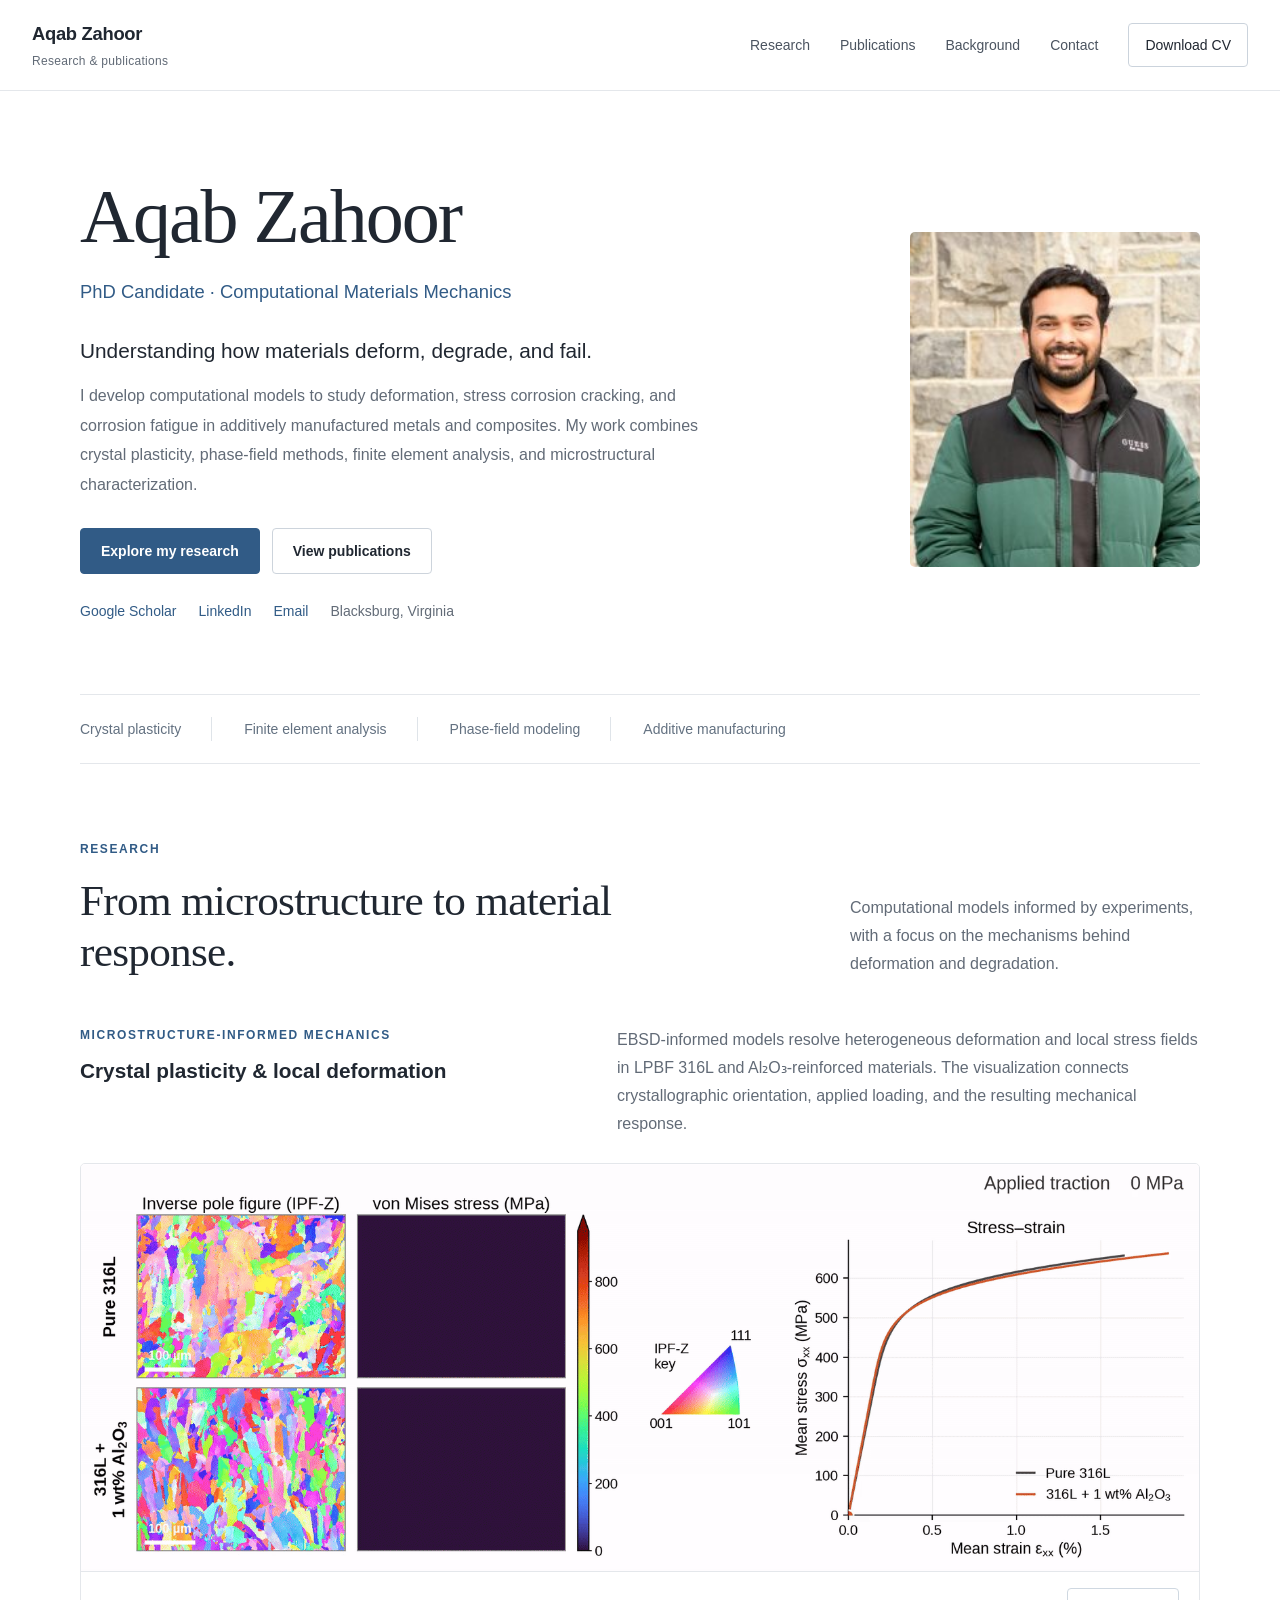
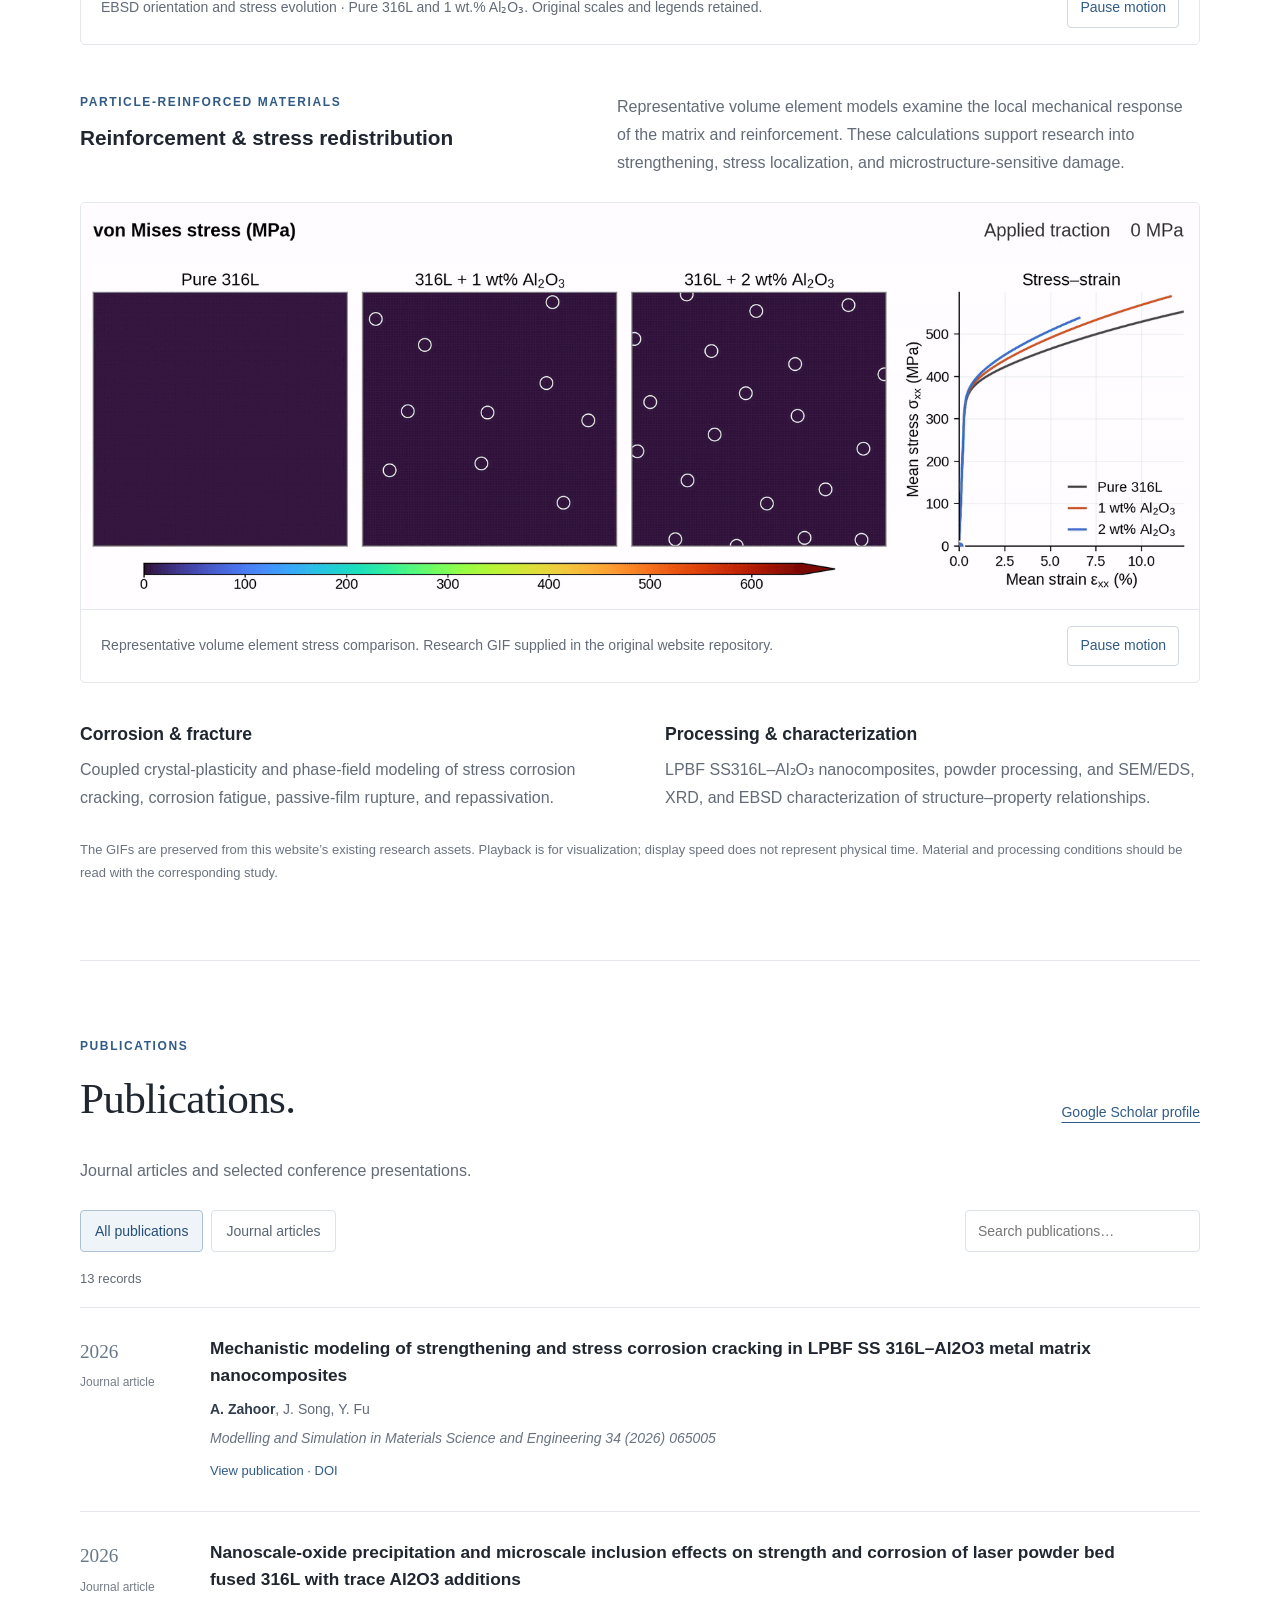
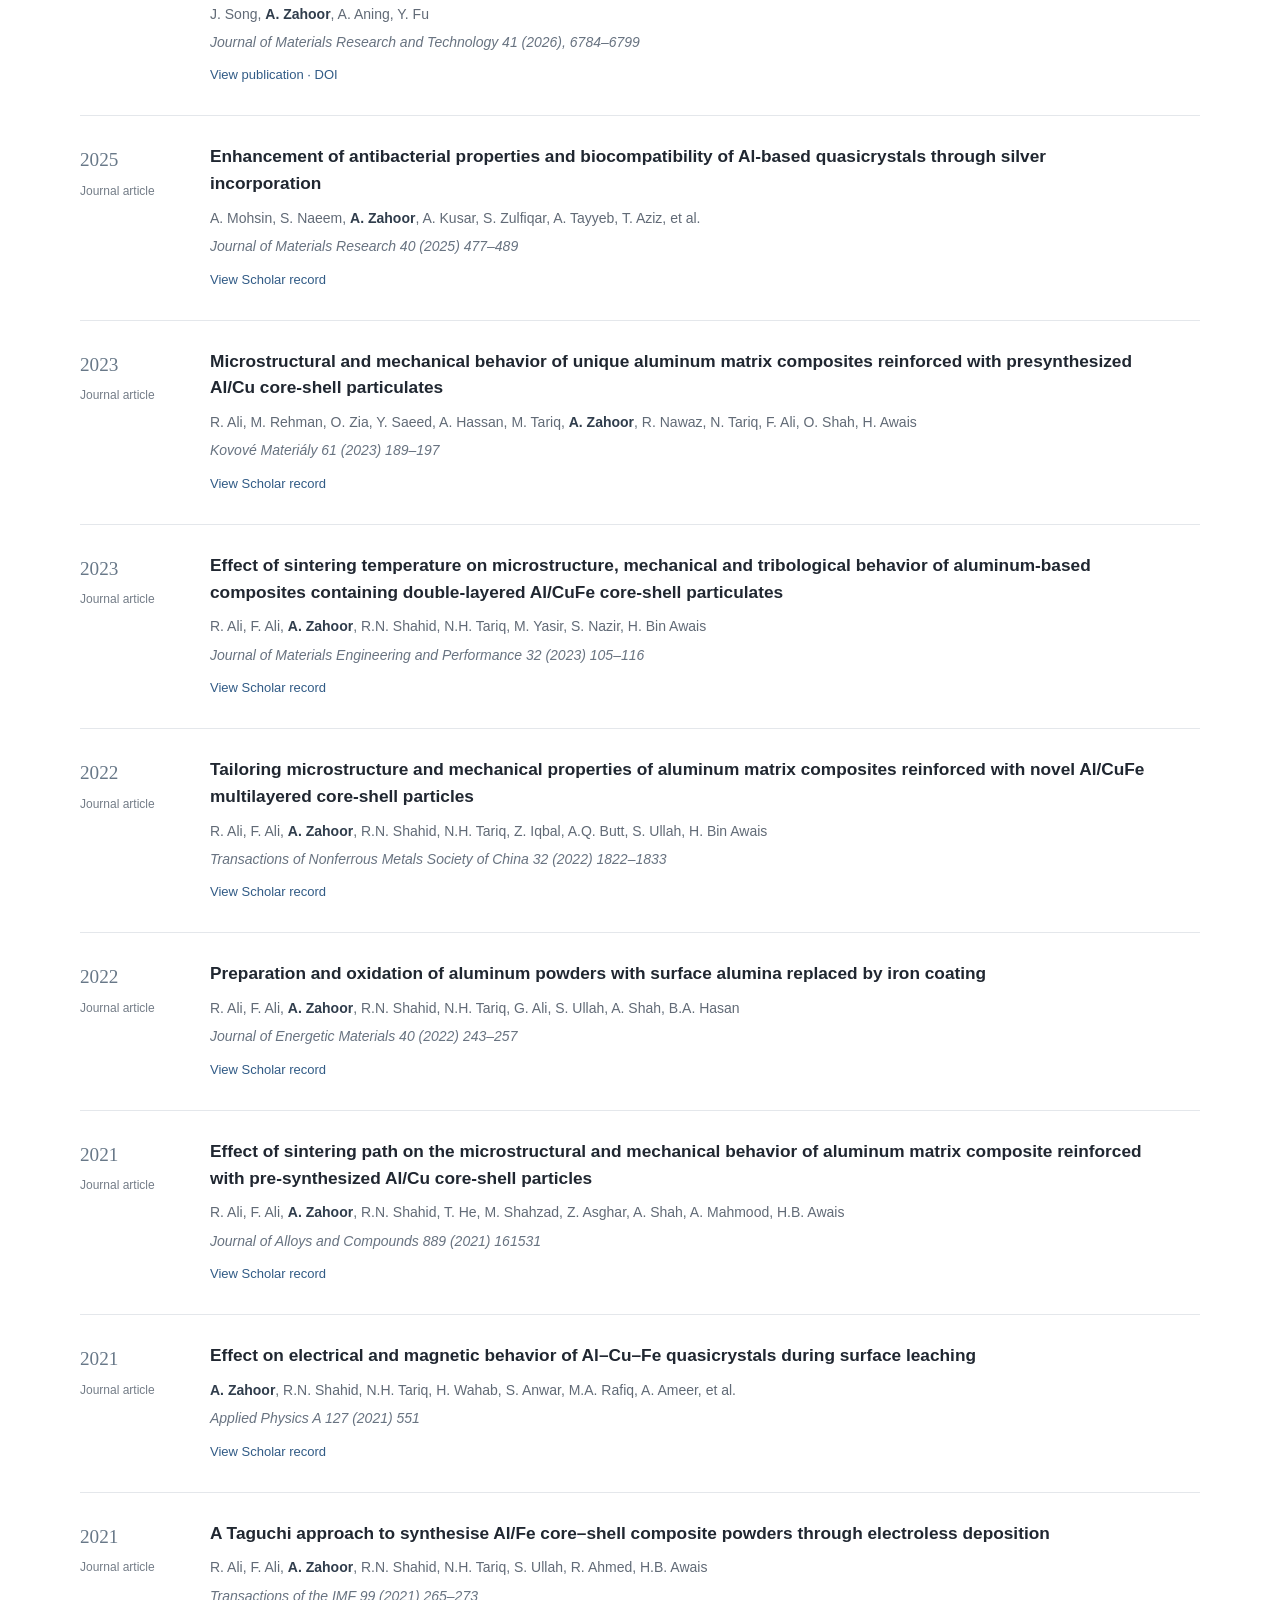
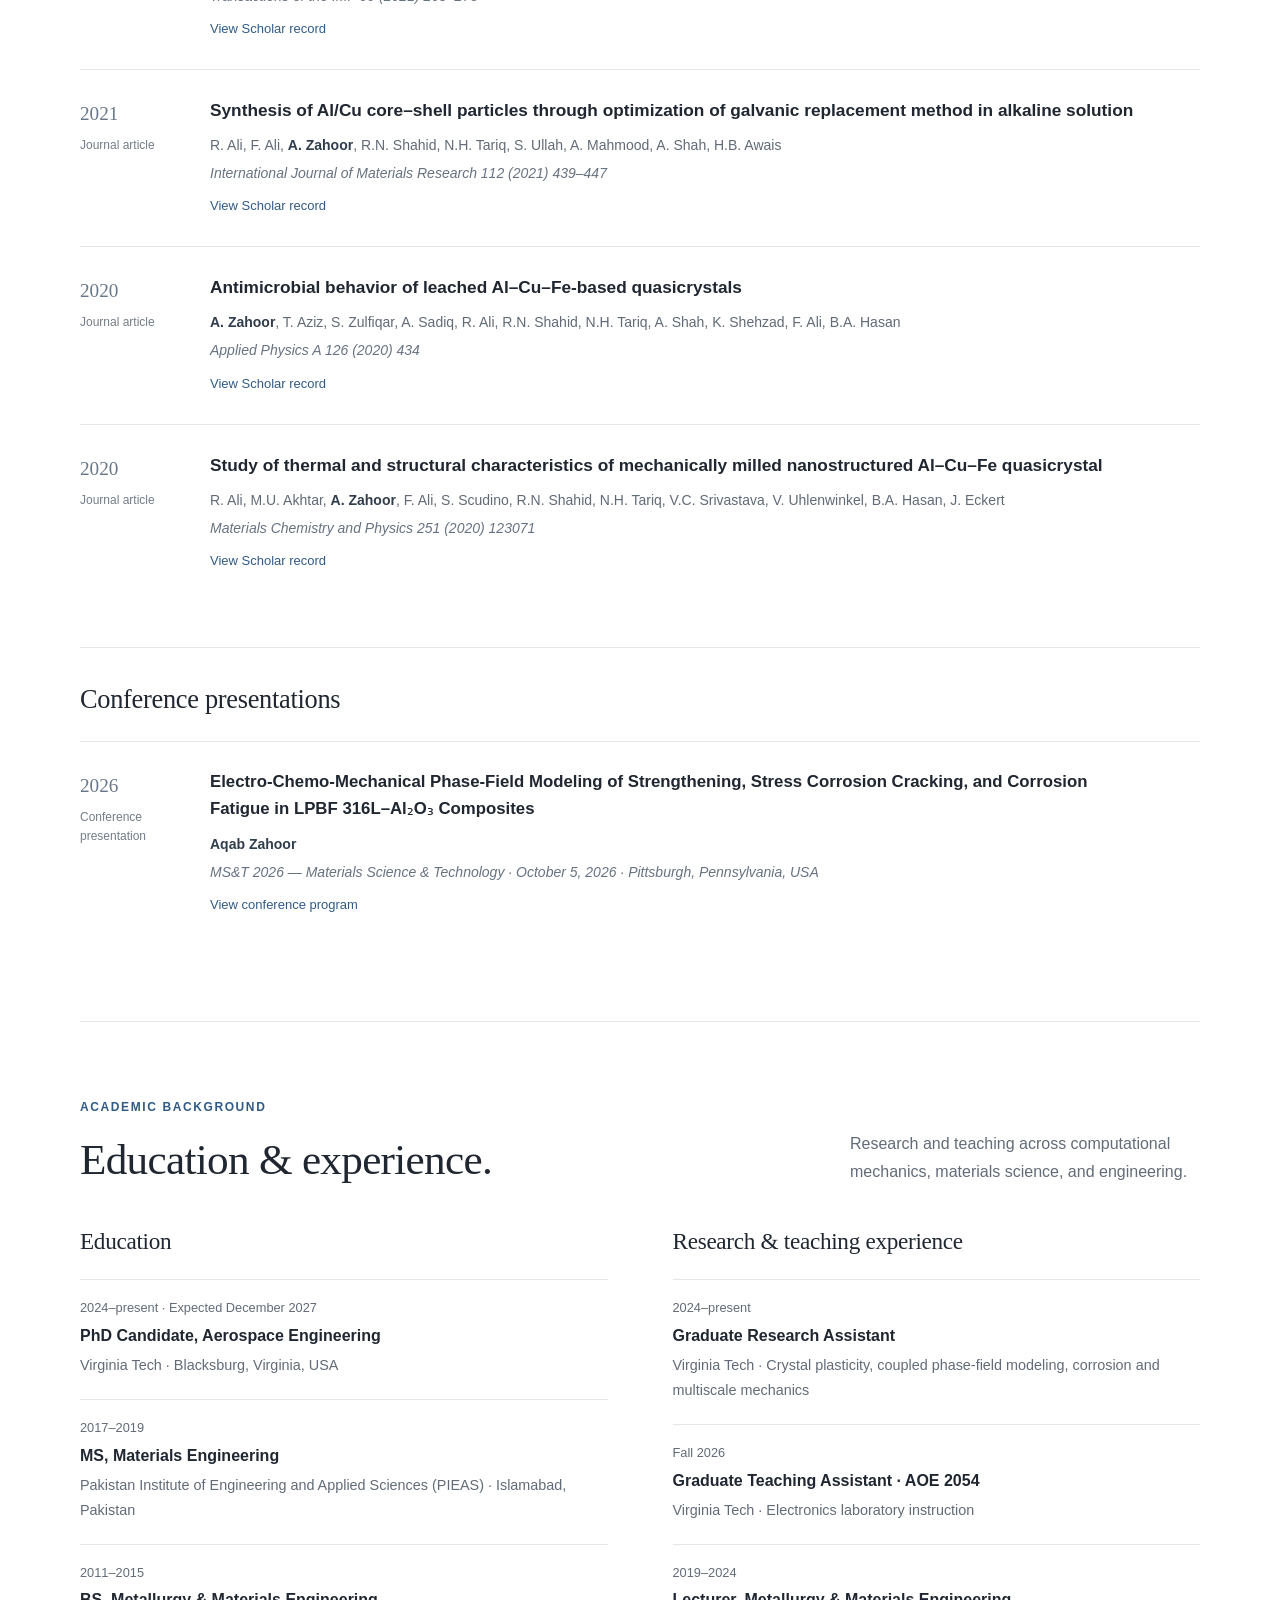
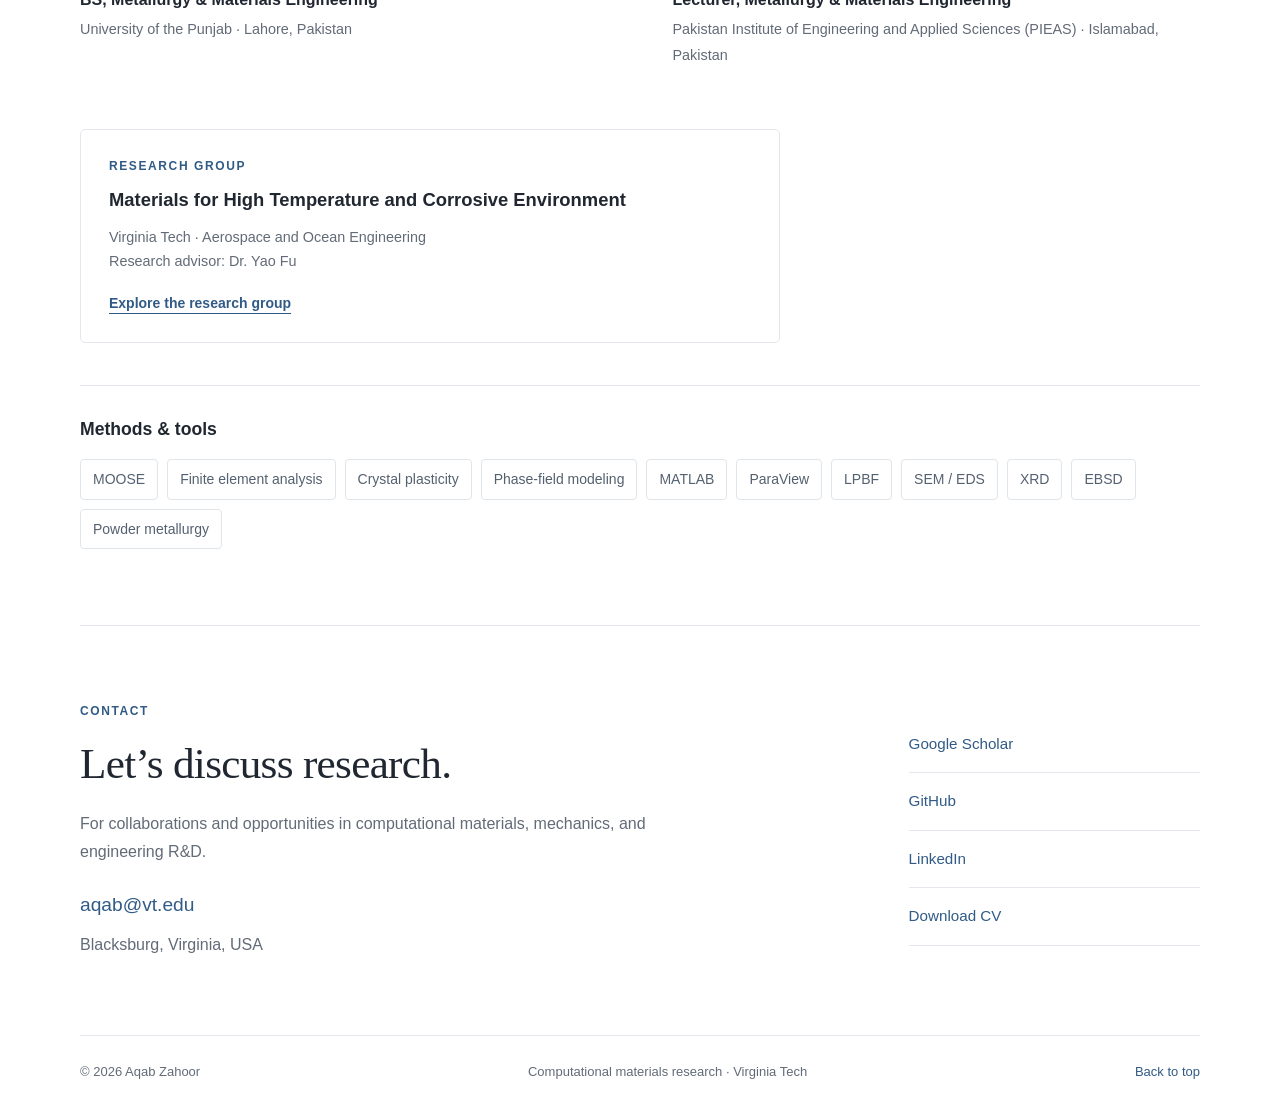
==== commit 0b61049d: "Refine PhD candidate homepage and academic contact details" ====
--- a/index.html
+++ b/index.html
@@ -1,7 +1,7 @@
 <!doctype html>
-<html lang="en"><head><meta charset="UTF-8"><meta name="viewport" content="width=device-width,initial-scale=1"><meta name="description" content="Aqab Zahoor is a computational materials scientist at Virginia Tech specializing in crystal plasticity, corrosion, and additive manufacturing."><meta name="theme-color" content="#ffffff"><title>Aqab Zahoor | Computational Materials Scientist</title><link rel="stylesheet" href="styles.css"></head>
-<body><a class="skip-link" href="#main-content">Skip to content</a><header class="site-header"><nav class="nav-container" aria-label="Primary navigation"><a class="brand" href="#home">Aqab Zahoor<span>Research & publications</span></a><button class="nav-toggle" aria-controls="nav-menu" aria-expanded="false" type="button">Menu</button><div class="nav-menu" id="nav-menu"><a href="#research">Research</a><a href="#publications">Publications</a><a href="#about">Education &amp; Experience</a><a href="#contact">Contact</a><a class="nav-cv" href="Aqab_Zahoor_CV.pdf" download>Download CV</a></div></nav></header>
-<main id="main-content"><section id="home" class="hero section-container"><div class="hero-copy"><h1>Aqab Zahoor<span>Computational Materials Scientist</span></h1><p class="hero-intro">Understanding how materials deform, degrade, and fail.</p><p class="hero-description">I combine computational mechanics and experiments to connect microstructure with the strength and durability of advanced materials. My research focuses on crystal plasticity, stress corrosion cracking, and additively manufactured metal matrix nanocomposites.</p><div class="hero-actions"><a class="button button-primary" href="#research">Explore my research</a><a class="button button-secondary" href="#publications">View publications</a></div><div class="profile-links"><a href="https://scholar.google.com/citations?user=BcspHmkAAAAJ&amp;hl=en" target="_blank" rel="noopener noreferrer">Google Scholar</a><a href="mailto:aqibzahoor312@gmail.com">Email</a><span>Blacksburg, Virginia</span></div></div><figure class="portrait"><img src="assets/profile.jpg" alt="Aqab Zahoor" width="360" height="420" fetchpriority="high"></figure></section>
+<html lang="en"><head><meta charset="UTF-8"><meta name="viewport" content="width=device-width,initial-scale=1"><meta name="description" content="Aqab Zahoor is a PhD Candidate at Virginia Tech researching crystal plasticity, corrosion, corrosion fatigue, and additive manufacturing."><meta name="theme-color" content="#ffffff"><title>Aqab Zahoor | PhD Candidate · Computational Materials Mechanics</title><link rel="stylesheet" href="styles.css"></head>
+<body><a class="skip-link" href="#main-content">Skip to content</a><header class="site-header"><nav class="nav-container" aria-label="Primary navigation"><a class="brand" href="#home">Aqab Zahoor<span>Research & publications</span></a><button class="nav-toggle" aria-controls="nav-menu" aria-expanded="false" type="button">Menu</button><div class="nav-menu" id="nav-menu"><a href="#research">Research</a><a href="#publications">Publications</a><a href="#about">Background</a><a href="#contact">Contact</a><a class="nav-cv" href="Aqab_Zahoor_CV.pdf" download>Download CV</a></div></nav></header>
+<main id="main-content"><section id="home" class="hero section-container"><div class="hero-copy"><h1>Aqab Zahoor<span>PhD Candidate · Computational Materials Mechanics</span></h1><p class="hero-intro">Understanding how materials deform, degrade, and fail.</p><p class="hero-description">I develop computational models to study deformation, stress corrosion cracking, and corrosion fatigue in additively manufactured metals and composites. My work combines crystal plasticity, phase-field methods, finite element analysis, and microstructural characterization.</p><div class="hero-actions"><a class="button button-primary" href="#research">Explore my research</a><a class="button button-secondary" href="#publications">View publications</a></div><div class="profile-links"><a href="https://scholar.google.com/citations?user=BcspHmkAAAAJ&amp;hl=en" target="_blank" rel="noopener noreferrer">Google Scholar</a><a href="https://www.linkedin.com/in/aqab-zahoor-2809a6250/" target="_blank" rel="noopener noreferrer">LinkedIn</a><a href="mailto:aqab@vt.edu">Email</a><span>Blacksburg, Virginia</span></div></div><figure class="portrait"><img src="assets/profile.jpg" alt="Aqab Zahoor" width="360" height="420" fetchpriority="high"></figure></section>
 <div class="research-topics section-container"><span>Crystal plasticity</span><span>Finite element analysis</span><span>Phase-field modeling</span><span>Additive manufacturing</span></div>
 <section id="research" class="section section-container"><div class="section-heading"><div><p class="eyebrow">RESEARCH</p><h2>From microstructure to material response.</h2></div><p>Computational models informed by experiments, with a focus on the mechanisms behind deformation and degradation.</p></div>
 <article class="research-feature"><div class="research-intro"><div><p class="eyebrow">MICROSTRUCTURE-INFORMED MECHANICS</p><h3>Crystal plasticity & local deformation</h3></div><p>EBSD-informed models resolve heterogeneous deformation and local stress fields in LPBF 316L and Al₂O₃-reinforced materials. The visualization connects crystallographic orientation, applied loading, and the resulting mechanical response.</p></div><figure class="research-media"><div class="media-scroll"><img class="research-gif" src="assets/research/ebsd-poster.png" data-gif="assets/animations/EBSD_IPF_vonMises_pure_vs_1wt_00-400_10-300.gif" data-poster="assets/research/ebsd-poster.png" width="1650" height="600" alt="EBSD inverse pole figure maps, evolving von Mises stress fields, and stress–strain comparison for pure 316L and 316L with 1 wt.% alumina"></div><figcaption><span>EBSD orientation and stress evolution · Pure 316L and 1 wt.% Al₂O₃. Original scales and legends retained.</span><button class="media-toggle" type="button" aria-pressed="false">Pause motion</button></figcaption></figure></article>
@@ -50,4 +50,4 @@
   </div>
   <div class="expertise"><h3>Methods &amp; tools</h3><div class="tag-list"><span>MOOSE</span><span>Finite element analysis</span><span>Crystal plasticity</span><span>Phase-field modeling</span><span>MATLAB</span><span>ParaView</span><span>LPBF</span><span>SEM / EDS</span><span>XRD</span><span>EBSD</span><span>Powder metallurgy</span></div></div>
 </section>
-<section id="contact" class="section section-container contact"><div><p class="eyebrow">CONTACT</p><h2>Let’s discuss research.</h2><p>For collaborations and opportunities in computational materials, mechanics, and engineering R&amp;D.</p><a class="contact-email" href="mailto:aqibzahoor312@gmail.com">aqibzahoor312@gmail.com</a><p class="muted">Blacksburg, Virginia, USA</p></div><div class="contact-links"><a href="https://scholar.google.com/citations?user=BcspHmkAAAAJ&amp;hl=en" target="_blank" rel="noopener noreferrer">Google Scholar</a><a href="https://github.com/Aqab123" target="_blank" rel="noopener noreferrer">GitHub</a><a id="cv" href="Aqab_Zahoor_CV.pdf" download>Download CV</a></div></section></main><footer class="section-container"><p>© <span id="year">2026</span> Aqab Zahoor</p><p>Computational materials research · Virginia Tech</p><a href="#home">Back to top</a></footer><script src="script.js"></script></body></html>
+<section id="contact" class="section section-container contact"><div><p class="eyebrow">CONTACT</p><h2>Let’s discuss research.</h2><p>For collaborations and opportunities in computational materials, mechanics, and engineering R&amp;D.</p><a class="contact-email" href="mailto:aqab@vt.edu">aqab@vt.edu</a><p class="muted">Blacksburg, Virginia, USA</p></div><div class="contact-links"><a href="https://scholar.google.com/citations?user=BcspHmkAAAAJ&amp;hl=en" target="_blank" rel="noopener noreferrer">Google Scholar</a><a href="https://github.com/Aqab123" target="_blank" rel="noopener noreferrer">GitHub</a><a href="https://www.linkedin.com/in/aqab-zahoor-2809a6250/" target="_blank" rel="noopener noreferrer">LinkedIn</a><a id="cv" href="Aqab_Zahoor_CV.pdf" download>Download CV</a></div></section></main><footer class="section-container"><p>© <span id="year">2026</span> Aqab Zahoor</p><p>Computational materials research · Virginia Tech</p><a href="#home">Back to top</a></footer><script src="script.js"></script></body></html>
--- a/styles.css
+++ b/styles.css
@@ -21,3 +21,11 @@
 .academic-section .expertise{margin-top:42px}
 @media(max-width:1000px){.academic-columns{gap:32px}}
 @media(max-width:760px){.academic-columns,.academic-highlights{grid-template-columns:1fr;gap:27px}.academic-highlights{margin-top:28px}.academic-highlight{padding:22px}.academic-column>h3{margin-bottom:15px}}
+
+/* Conference presentations within publications */
+.conference-publications{margin-top:46px;padding-top:32px;border-top:1px solid var(--line)}
+.conference-publications>h3{font-family:Georgia,'Times New Roman',serif;font-size:1.65rem;font-weight:400;margin-bottom:21px;letter-spacing:-.3px}
+.conference-publication{border-top:1px solid var(--line)}
+.conference-publication h4{font-size:1.05rem;font-weight:550;line-height:1.6;max-width:920px}
+.academic-highlights{grid-template-columns:minmax(0,1fr);max-width:700px}
+@media(max-width:760px){.conference-publications{margin-top:35px;padding-top:25px}}
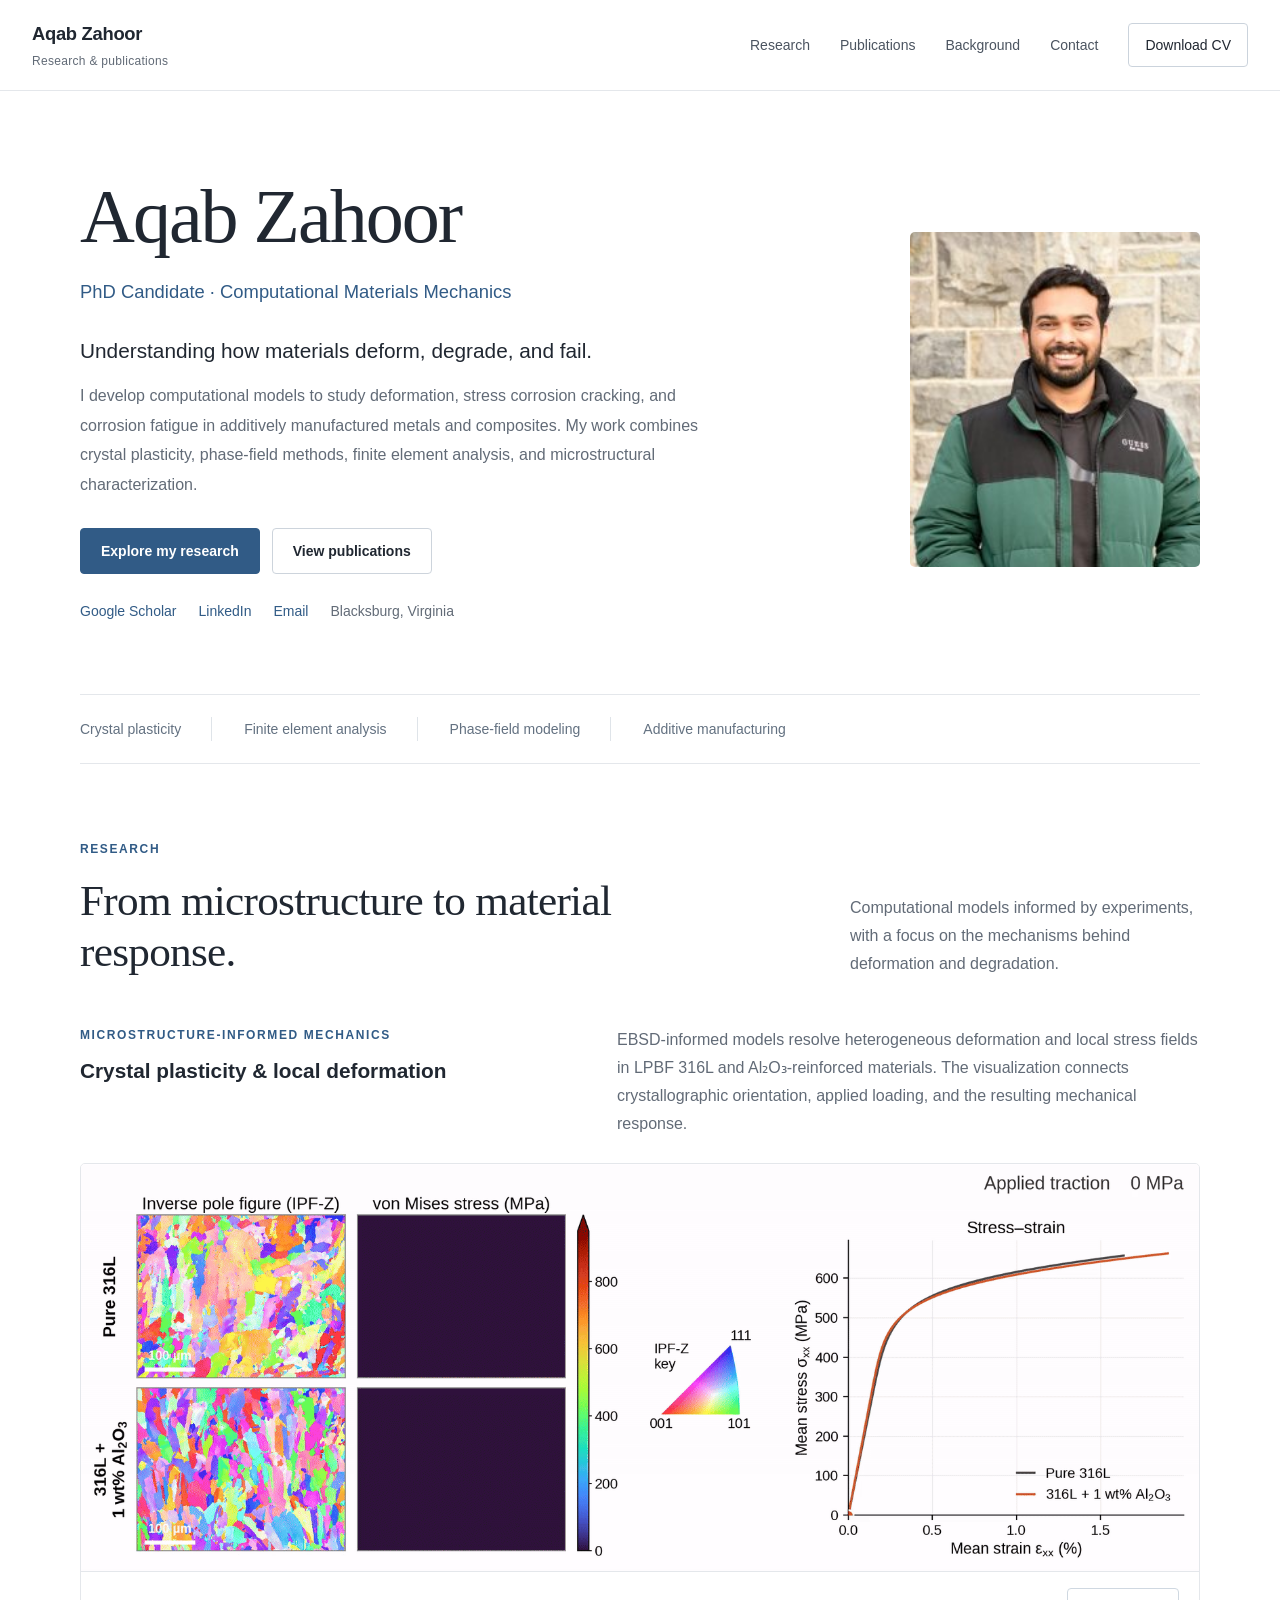
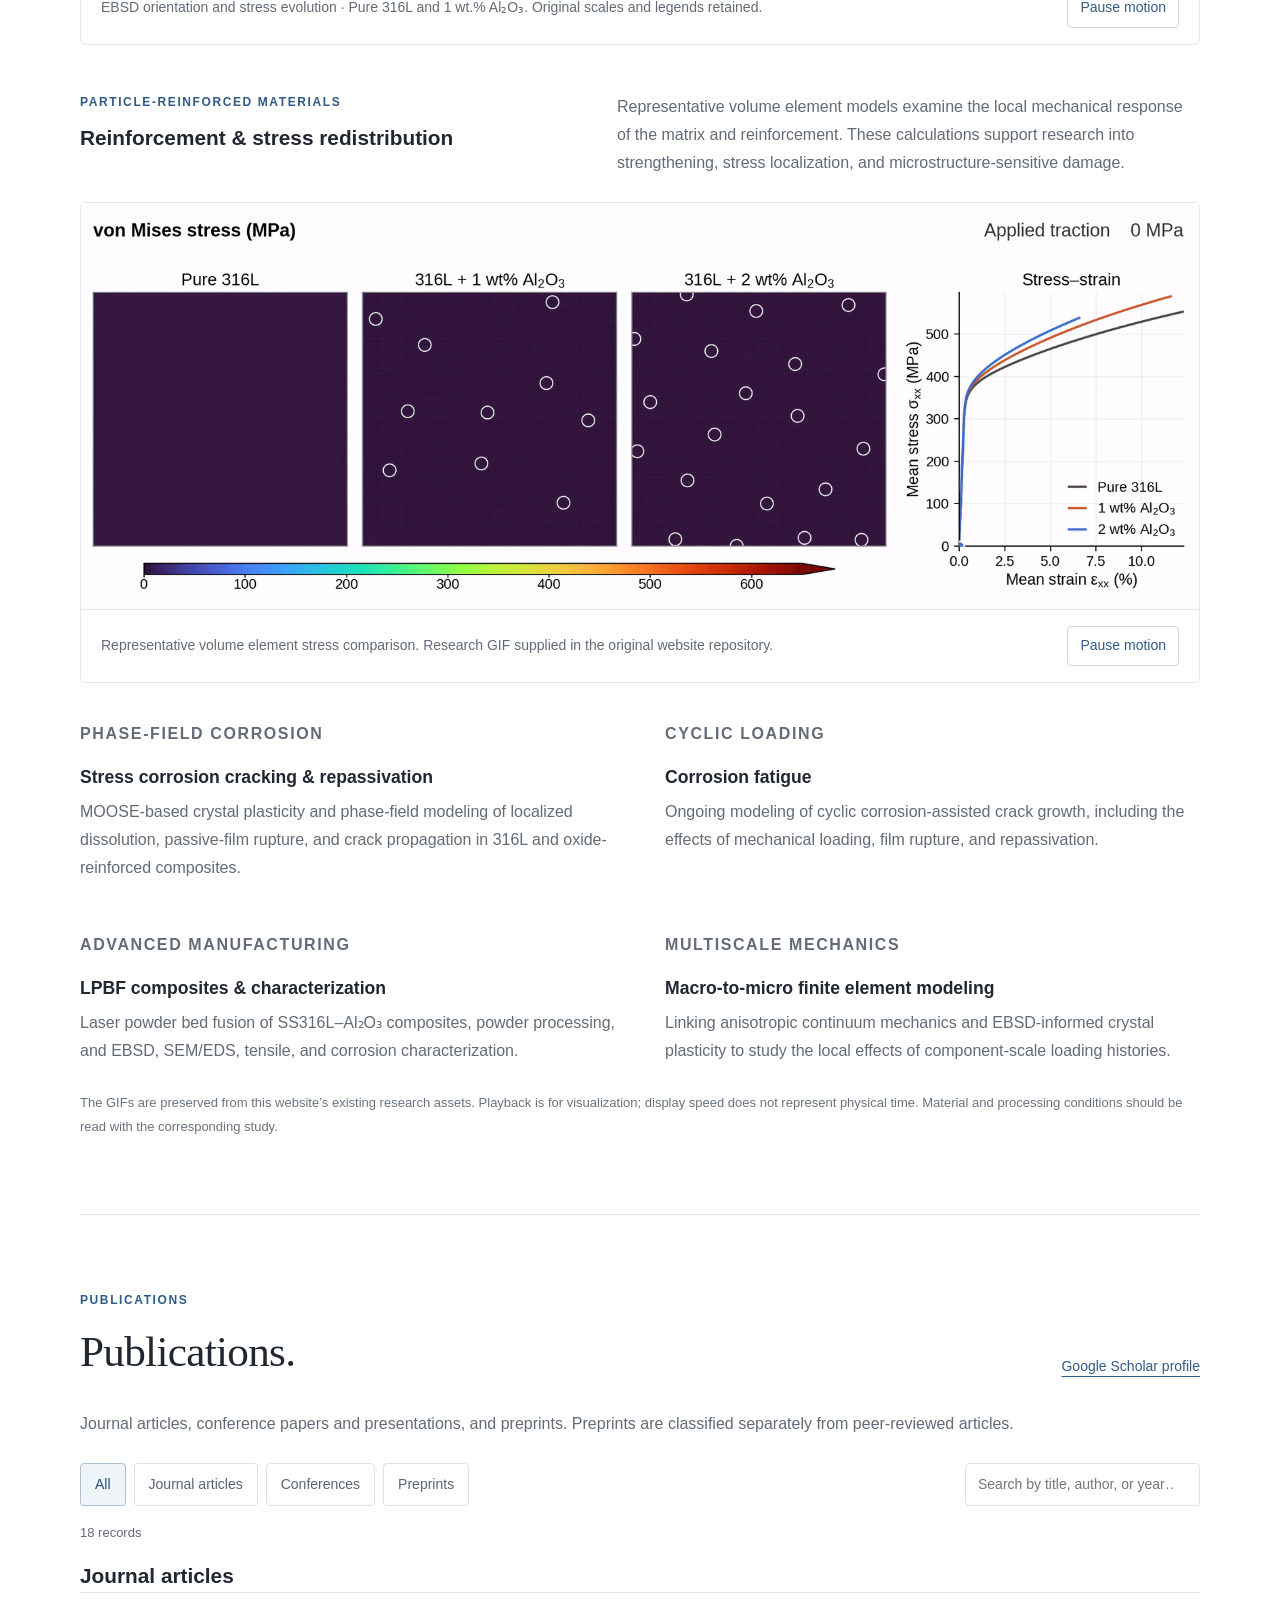
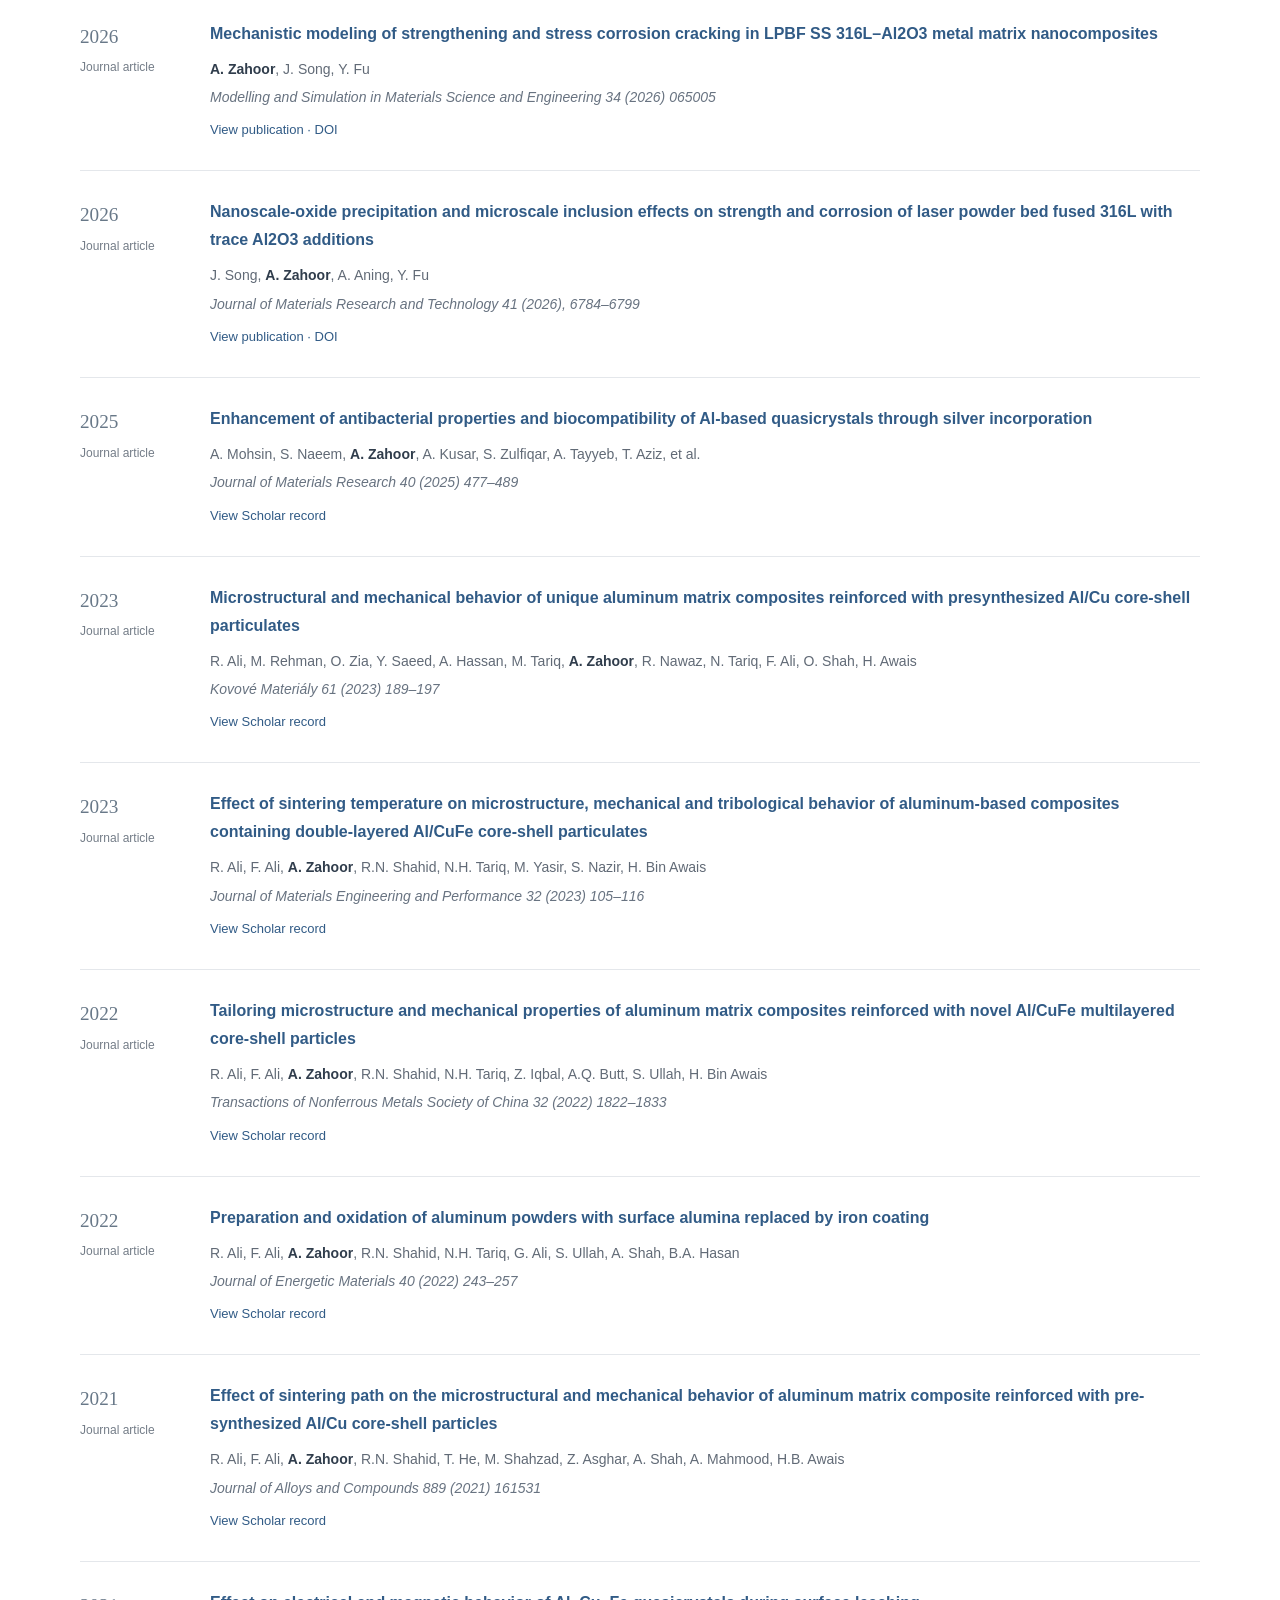
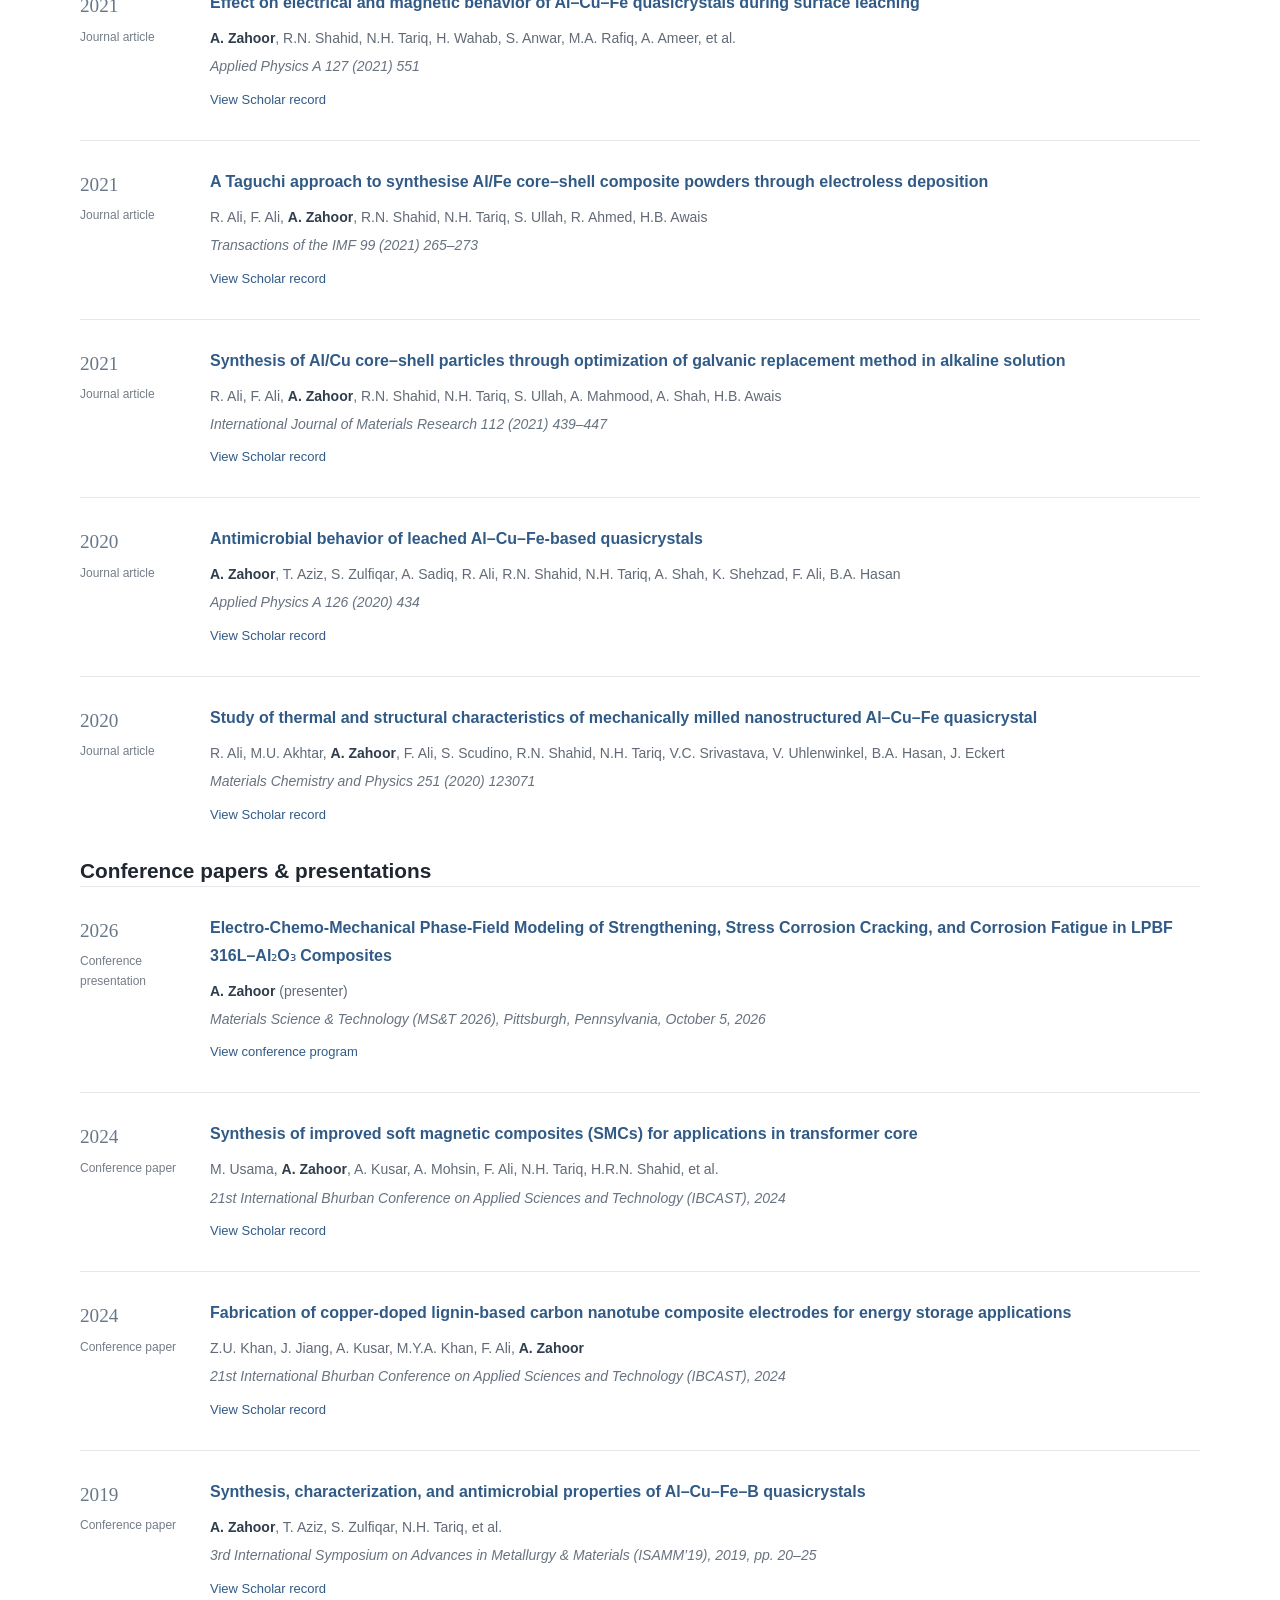
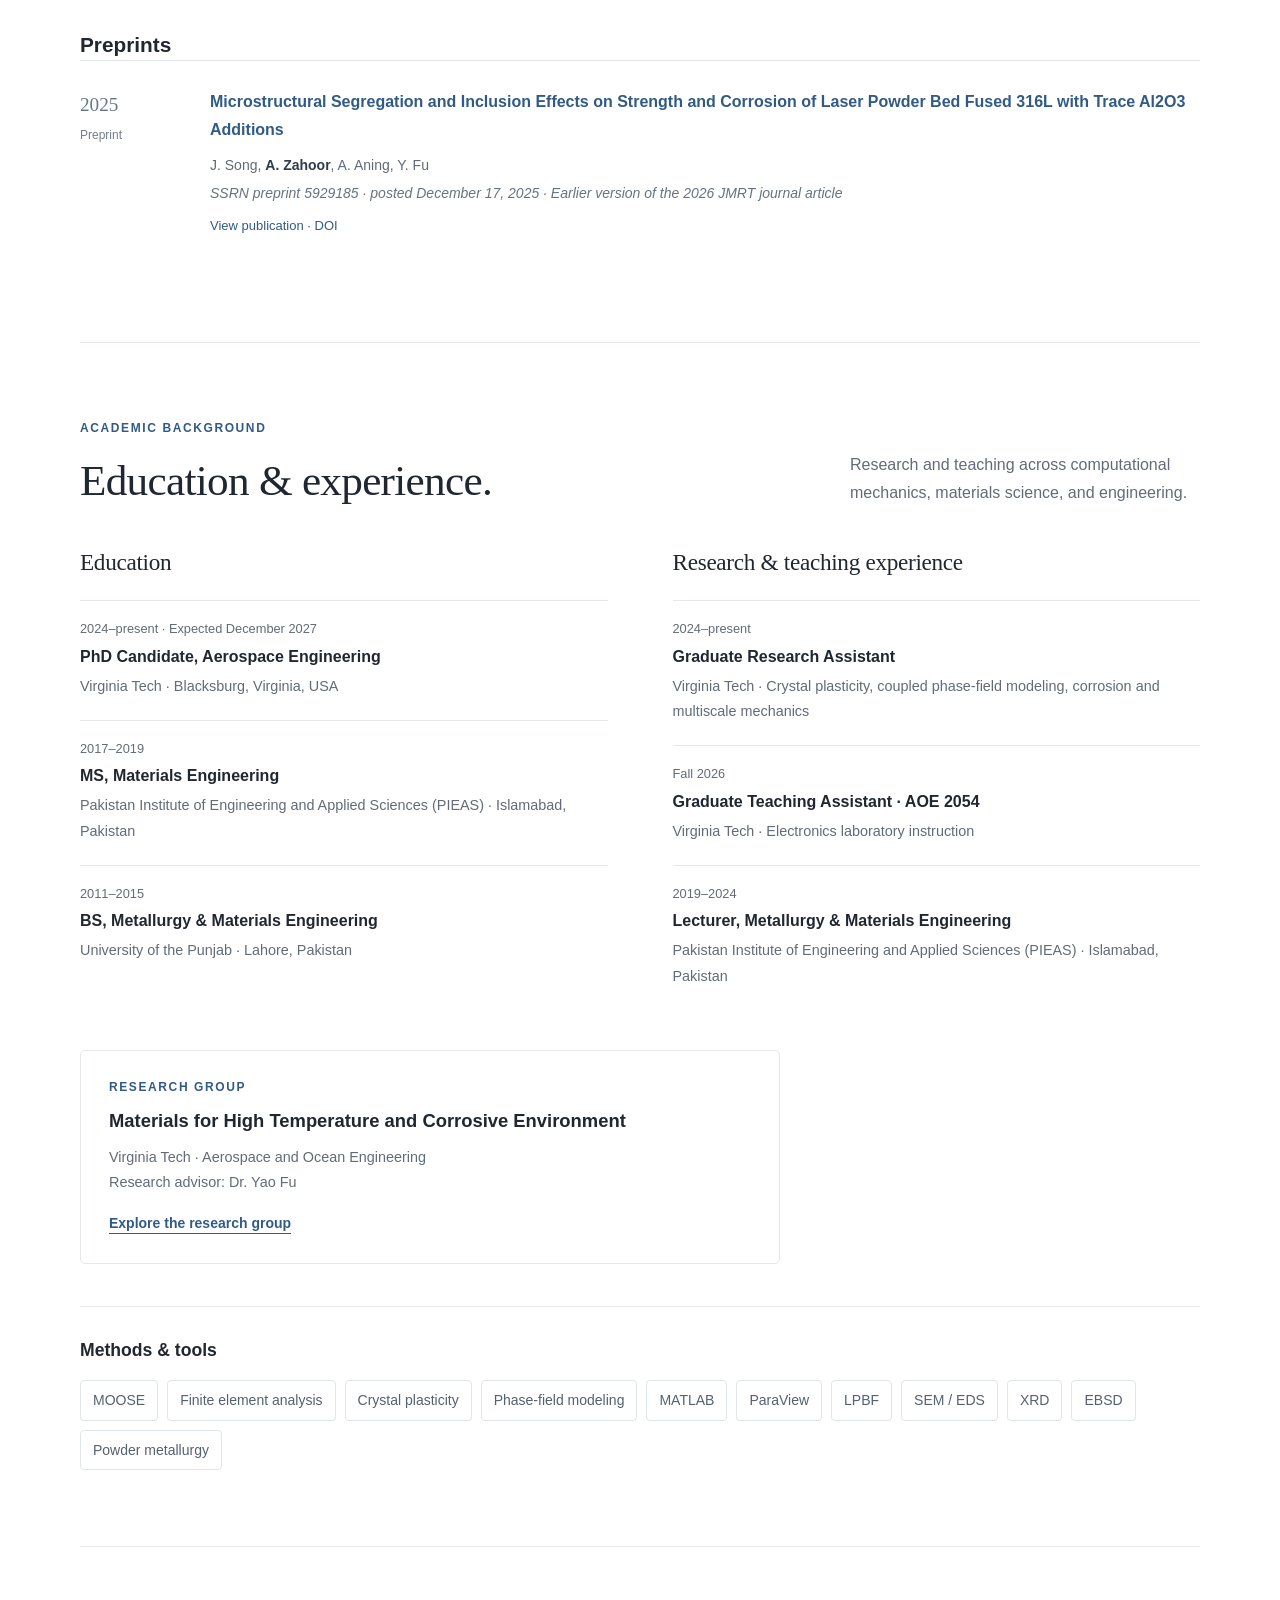
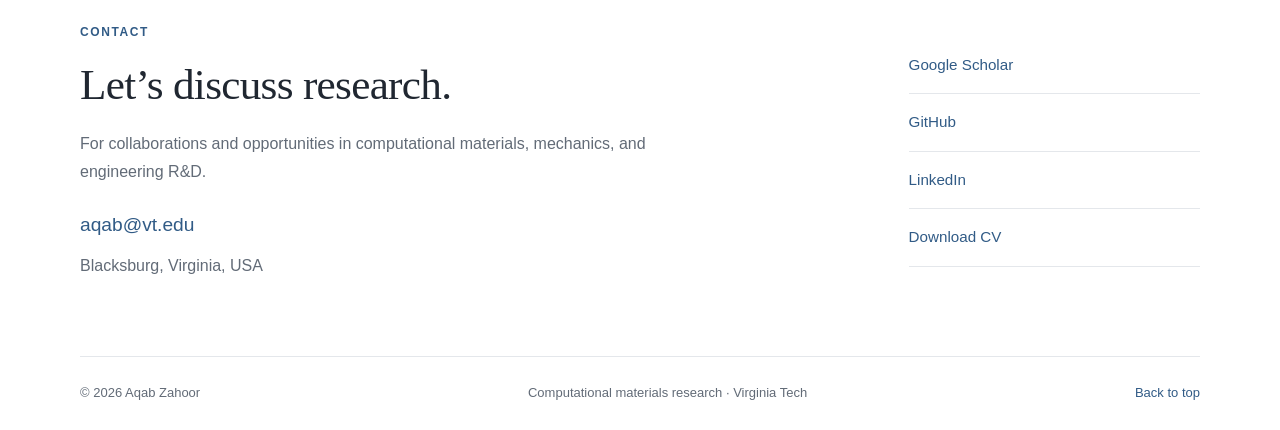
==== commit 1ec86ea2: "Publish updated academic portfolio with 18 categorized references" ====
--- a/index.html
+++ b/index.html
@@ -6,31 +6,41 @@
 <section id="research" class="section section-container"><div class="section-heading"><div><p class="eyebrow">RESEARCH</p><h2>From microstructure to material response.</h2></div><p>Computational models informed by experiments, with a focus on the mechanisms behind deformation and degradation.</p></div>
 <article class="research-feature"><div class="research-intro"><div><p class="eyebrow">MICROSTRUCTURE-INFORMED MECHANICS</p><h3>Crystal plasticity & local deformation</h3></div><p>EBSD-informed models resolve heterogeneous deformation and local stress fields in LPBF 316L and Al₂O₃-reinforced materials. The visualization connects crystallographic orientation, applied loading, and the resulting mechanical response.</p></div><figure class="research-media"><div class="media-scroll"><img class="research-gif" src="assets/research/ebsd-poster.png" data-gif="assets/animations/EBSD_IPF_vonMises_pure_vs_1wt_00-400_10-300.gif" data-poster="assets/research/ebsd-poster.png" width="1650" height="600" alt="EBSD inverse pole figure maps, evolving von Mises stress fields, and stress–strain comparison for pure 316L and 316L with 1 wt.% alumina"></div><figcaption><span>EBSD orientation and stress evolution · Pure 316L and 1 wt.% Al₂O₃. Original scales and legends retained.</span><button class="media-toggle" type="button" aria-pressed="false">Pause motion</button></figcaption></figure></article>
 <article class="research-feature"><div class="research-intro"><div><p class="eyebrow">PARTICLE-REINFORCED MATERIALS</p><h3>Reinforcement & stress redistribution</h3></div><p>Representative volume element models examine the local mechanical response of the matrix and reinforcement. These calculations support research into strengthening, stress localization, and microstructure-sensitive damage.</p></div><figure class="research-media"><div class="media-scroll"><img class="research-gif" src="assets/research/rve-poster.png" data-gif="assets/animations/RVE_compare_vonMises.gif" data-poster="assets/research/rve-poster.png" width="1650" height="600" loading="lazy" alt="Automatically playing representative volume element comparison showing the original von Mises stress maps, legends, and loading response"></div><figcaption><span>Representative volume element stress comparison. Research GIF supplied in the original website repository.</span><button class="media-toggle" type="button" aria-pressed="false">Pause motion</button></figcaption></figure></article>
-<div class="research-notes"><article><h3>Corrosion & fracture</h3><p>Coupled crystal-plasticity and phase-field modeling of stress corrosion cracking, corrosion fatigue, passive-film rupture, and repassivation.</p></article><article><h3>Processing & characterization</h3><p>LPBF SS316L–Al₂O₃ nanocomposites, powder processing, and SEM/EDS, XRD, and EBSD characterization of structure–property relationships.</p></article></div><p class="source-note">The GIFs are preserved from this website’s existing research assets. Playback is for visualization; display speed does not represent physical time. Material and processing conditions should be read with the corresponding study.</p></section>
-<section id="publications" class="section section-container"><div class="section-heading"><div><p class="eyebrow">PUBLICATIONS</p><h2>Publications.</h2></div><a class="text-link" href="https://scholar.google.com/citations?user=BcspHmkAAAAJ&amp;hl=en" target="_blank" rel="noopener noreferrer">Google Scholar profile</a></div><p class="publication-intro">Journal articles and selected conference presentations.</p><div class="publication-tools"><div class="filters" role="group" aria-label="Publication type"><button type="button" data-filter="all" aria-pressed="true">All publications</button><button type="button" data-filter="Journal article" aria-pressed="false">Journal articles</button></div><label class="search-label"><span class="sr-only">Search publications</span><input id="publication-search" type="search" placeholder="Search publications…"></label></div><p id="publication-count" class="result-count" aria-live="polite">13 records</p><div class="publication-list"><article class="publication" data-type="Journal article" data-search="mechanistic modeling of strengthening and stress corrosion cracking in lpbf ss 316l–al2o3 metal matrix nanocomposites a. zahoor, j. song, y. fu modelling and simulation in materials science and engineering 34 (2026) 065005"><div class="publication-year">2026<span>Journal article</span></div><div><h3><a href="https://doi.org/10.1088/1361-651X/ae93e5" target="_blank" rel="noopener noreferrer">Mechanistic modeling of strengthening and stress corrosion cracking in LPBF SS 316L–Al2O3 metal matrix nanocomposites</a></h3><p class="authors"><strong>A. Zahoor</strong>, J. Song, Y. Fu</p><p class="journal">Modelling and Simulation in Materials Science and Engineering 34 (2026) 065005</p><a class="paper-link" href="https://doi.org/10.1088/1361-651X/ae93e5" target="_blank" rel="noopener noreferrer">View publication · DOI</a></div></article>
-<article class="publication" data-type="Journal article" data-search="nanoscale-oxide precipitation and microscale inclusion effects on strength and corrosion of laser powder bed fused 316l with trace al2o3 additions j. song, a. zahoor, a. aning, y. fu journal of materials research and technology 41 (2026), 6784–6799"><div class="publication-year">2026<span>Journal article</span></div><div><h3><a href="https://doi.org/10.1016/j.jmrt.2026.02.229" target="_blank" rel="noopener noreferrer">Nanoscale-oxide precipitation and microscale inclusion effects on strength and corrosion of laser powder bed fused 316L with trace Al2O3 additions</a></h3><p class="authors">J. Song, <strong>A. Zahoor</strong>, A. Aning, Y. Fu</p><p class="journal">Journal of Materials Research and Technology 41 (2026), 6784–6799</p><a class="paper-link" href="https://doi.org/10.1016/j.jmrt.2026.02.229" target="_blank" rel="noopener noreferrer">View publication · DOI</a></div></article>
-<article class="publication" data-type="Journal article" data-search="enhancement of antibacterial properties and biocompatibility of al-based quasicrystals through silver incorporation a. mohsin, s. naeem, a. zahoor, a. kusar, s. zulfiqar, a. tayyeb, t. aziz, et al. journal of materials research 40 (2025) 477–489"><div class="publication-year">2025<span>Journal article</span></div><div><h3><a href="https://scholar.google.com/citations?view_op=view_citation&amp;hl=en&amp;oe=ASCII&amp;user=BcspHmkAAAAJ&amp;pagesize=100&amp;citation_for_view=BcspHmkAAAAJ:Tyk-4Ss8FVUC" target="_blank" rel="noopener noreferrer">Enhancement of antibacterial properties and biocompatibility of Al-based quasicrystals through silver incorporation</a></h3><p class="authors">A. Mohsin, S. Naeem, <strong>A. Zahoor</strong>, A. Kusar, S. Zulfiqar, A. Tayyeb, T. Aziz, et al.</p><p class="journal">Journal of Materials Research 40 (2025) 477–489</p><a class="paper-link" href="https://scholar.google.com/citations?view_op=view_citation&amp;hl=en&amp;oe=ASCII&amp;user=BcspHmkAAAAJ&amp;pagesize=100&amp;citation_for_view=BcspHmkAAAAJ:Tyk-4Ss8FVUC" target="_blank" rel="noopener noreferrer">View Scholar record</a></div></article>
-<article class="publication" data-type="Journal article" data-search="microstructural and mechanical behavior of unique aluminum matrix composites reinforced with presynthesized al/cu core-shell particulates r. ali, m. rehman, o. zia, y. saeed, a. hassan, m. tariq, a. zahoor, r. nawaz, n. tariq, f. ali, o. shah, h. awais kovové materiály 61 (2023) 189–197"><div class="publication-year">2023<span>Journal article</span></div><div><h3><a href="https://scholar.google.com/citations?view_op=view_citation&amp;hl=en&amp;oe=ASCII&amp;user=BcspHmkAAAAJ&amp;pagesize=100&amp;citation_for_view=BcspHmkAAAAJ:W7OEmFMy1HYC" target="_blank" rel="noopener noreferrer">Microstructural and mechanical behavior of unique aluminum matrix composites reinforced with presynthesized Al/Cu core-shell particulates</a></h3><p class="authors">R. Ali, M. Rehman, O. Zia, Y. Saeed, A. Hassan, M. Tariq, <strong>A. Zahoor</strong>, R. Nawaz, N. Tariq, F. Ali, O. Shah, H. Awais</p><p class="journal">Kovové Materiály 61 (2023) 189–197</p><a class="paper-link" href="https://scholar.google.com/citations?view_op=view_citation&amp;hl=en&amp;oe=ASCII&amp;user=BcspHmkAAAAJ&amp;pagesize=100&amp;citation_for_view=BcspHmkAAAAJ:W7OEmFMy1HYC" target="_blank" rel="noopener noreferrer">View Scholar record</a></div></article>
-<article class="publication" data-type="Journal article" data-search="effect of sintering temperature on microstructure, mechanical and tribological behavior of aluminum-based composites containing double-layered al/cufe core-shell particulates r. ali, f. ali, a. zahoor, r.n. shahid, n.h. tariq, m. yasir, s. nazir, h. bin awais journal of materials engineering and performance 32 (2023) 105–116"><div class="publication-year">2023<span>Journal article</span></div><div><h3><a href="https://scholar.google.com/citations?view_op=view_citation&amp;hl=en&amp;oe=ASCII&amp;user=BcspHmkAAAAJ&amp;pagesize=100&amp;citation_for_view=BcspHmkAAAAJ:zYLM7Y9cAGgC" target="_blank" rel="noopener noreferrer">Effect of sintering temperature on microstructure, mechanical and tribological behavior of aluminum-based composites containing double-layered Al/CuFe core-shell particulates</a></h3><p class="authors">R. Ali, F. Ali, <strong>A. Zahoor</strong>, R.N. Shahid, N.H. Tariq, M. Yasir, S. Nazir, H. Bin Awais</p><p class="journal">Journal of Materials Engineering and Performance 32 (2023) 105–116</p><a class="paper-link" href="https://scholar.google.com/citations?view_op=view_citation&amp;hl=en&amp;oe=ASCII&amp;user=BcspHmkAAAAJ&amp;pagesize=100&amp;citation_for_view=BcspHmkAAAAJ:zYLM7Y9cAGgC" target="_blank" rel="noopener noreferrer">View Scholar record</a></div></article>
-<article class="publication" data-type="Journal article" data-search="tailoring microstructure and mechanical properties of aluminum matrix composites reinforced with novel al/cufe multilayered core-shell particles r. ali, f. ali, a. zahoor, r.n. shahid, n.h. tariq, z. iqbal, a.q. butt, s. ullah, h. bin awais transactions of nonferrous metals society of china 32 (2022) 1822–1833"><div class="publication-year">2022<span>Journal article</span></div><div><h3><a href="https://scholar.google.com/citations?view_op=view_citation&amp;hl=en&amp;oe=ASCII&amp;user=BcspHmkAAAAJ&amp;pagesize=100&amp;citation_for_view=BcspHmkAAAAJ:YsMSGLbcyi4C" target="_blank" rel="noopener noreferrer">Tailoring microstructure and mechanical properties of aluminum matrix composites reinforced with novel Al/CuFe multilayered core-shell particles</a></h3><p class="authors">R. Ali, F. Ali, <strong>A. Zahoor</strong>, R.N. Shahid, N.H. Tariq, Z. Iqbal, A.Q. Butt, S. Ullah, H. Bin Awais</p><p class="journal">Transactions of Nonferrous Metals Society of China 32 (2022) 1822–1833</p><a class="paper-link" href="https://scholar.google.com/citations?view_op=view_citation&amp;hl=en&amp;oe=ASCII&amp;user=BcspHmkAAAAJ&amp;pagesize=100&amp;citation_for_view=BcspHmkAAAAJ:YsMSGLbcyi4C" target="_blank" rel="noopener noreferrer">View Scholar record</a></div></article>
-<article class="publication" data-type="Journal article" data-search="preparation and oxidation of aluminum powders with surface alumina replaced by iron coating r. ali, f. ali, a. zahoor, r.n. shahid, n.h. tariq, g. ali, s. ullah, a. shah, b.a. hasan journal of energetic materials 40 (2022) 243–257"><div class="publication-year">2022<span>Journal article</span></div><div><h3><a href="https://scholar.google.com/citations?view_op=view_citation&amp;hl=en&amp;oe=ASCII&amp;user=BcspHmkAAAAJ&amp;pagesize=100&amp;citation_for_view=BcspHmkAAAAJ:d1gkVwhDpl0C" target="_blank" rel="noopener noreferrer">Preparation and oxidation of aluminum powders with surface alumina replaced by iron coating</a></h3><p class="authors">R. Ali, F. Ali, <strong>A. Zahoor</strong>, R.N. Shahid, N.H. Tariq, G. Ali, S. Ullah, A. Shah, B.A. Hasan</p><p class="journal">Journal of Energetic Materials 40 (2022) 243–257</p><a class="paper-link" href="https://scholar.google.com/citations?view_op=view_citation&amp;hl=en&amp;oe=ASCII&amp;user=BcspHmkAAAAJ&amp;pagesize=100&amp;citation_for_view=BcspHmkAAAAJ:d1gkVwhDpl0C" target="_blank" rel="noopener noreferrer">View Scholar record</a></div></article>
-<article class="publication" data-type="Journal article" data-search="effect of sintering path on the microstructural and mechanical behavior of aluminum matrix composite reinforced with pre-synthesized al/cu core-shell particles r. ali, f. ali, a. zahoor, r.n. shahid, t. he, m. shahzad, z. asghar, a. shah, a. mahmood, h.b. awais journal of alloys and compounds 889 (2021) 161531"><div class="publication-year">2021<span>Journal article</span></div><div><h3><a href="https://scholar.google.com/citations?view_op=view_citation&amp;hl=en&amp;oe=ASCII&amp;user=BcspHmkAAAAJ&amp;pagesize=100&amp;citation_for_view=BcspHmkAAAAJ:UeHWp8X0CEIC" target="_blank" rel="noopener noreferrer">Effect of sintering path on the microstructural and mechanical behavior of aluminum matrix composite reinforced with pre-synthesized Al/Cu core-shell particles</a></h3><p class="authors">R. Ali, F. Ali, <strong>A. Zahoor</strong>, R.N. Shahid, T. He, M. Shahzad, Z. Asghar, A. Shah, A. Mahmood, H.B. Awais</p><p class="journal">Journal of Alloys and Compounds 889 (2021) 161531</p><a class="paper-link" href="https://scholar.google.com/citations?view_op=view_citation&amp;hl=en&amp;oe=ASCII&amp;user=BcspHmkAAAAJ&amp;pagesize=100&amp;citation_for_view=BcspHmkAAAAJ:UeHWp8X0CEIC" target="_blank" rel="noopener noreferrer">View Scholar record</a></div></article>
-<article class="publication" data-type="Journal article" data-search="effect on electrical and magnetic behavior of al–cu–fe quasicrystals during surface leaching a. zahoor, r.n. shahid, n.h. tariq, h. wahab, s. anwar, m.a. rafiq, a. ameer, et al. applied physics a 127 (2021) 551"><div class="publication-year">2021<span>Journal article</span></div><div><h3><a href="https://scholar.google.com/citations?view_op=view_citation&amp;hl=en&amp;oe=ASCII&amp;user=BcspHmkAAAAJ&amp;pagesize=100&amp;citation_for_view=BcspHmkAAAAJ:qjMakFHDy7sC" target="_blank" rel="noopener noreferrer">Effect on electrical and magnetic behavior of Al–Cu–Fe quasicrystals during surface leaching</a></h3><p class="authors"><strong>A. Zahoor</strong>, R.N. Shahid, N.H. Tariq, H. Wahab, S. Anwar, M.A. Rafiq, A. Ameer, et al.</p><p class="journal">Applied Physics A 127 (2021) 551</p><a class="paper-link" href="https://scholar.google.com/citations?view_op=view_citation&amp;hl=en&amp;oe=ASCII&amp;user=BcspHmkAAAAJ&amp;pagesize=100&amp;citation_for_view=BcspHmkAAAAJ:qjMakFHDy7sC" target="_blank" rel="noopener noreferrer">View Scholar record</a></div></article>
-<article class="publication" data-type="Journal article" data-search="a taguchi approach to synthesise al/fe core–shell composite powders through electroless deposition r. ali, f. ali, a. zahoor, r.n. shahid, n.h. tariq, s. ullah, r. ahmed, h.b. awais transactions of the imf 99 (2021) 265–273"><div class="publication-year">2021<span>Journal article</span></div><div><h3><a href="https://scholar.google.com/citations?view_op=view_citation&amp;hl=en&amp;oe=ASCII&amp;user=BcspHmkAAAAJ&amp;pagesize=100&amp;citation_for_view=BcspHmkAAAAJ:IjCSPb-OGe4C" target="_blank" rel="noopener noreferrer">A Taguchi approach to synthesise Al/Fe core–shell composite powders through electroless deposition</a></h3><p class="authors">R. Ali, F. Ali, <strong>A. Zahoor</strong>, R.N. Shahid, N.H. Tariq, S. Ullah, R. Ahmed, H.B. Awais</p><p class="journal">Transactions of the IMF 99 (2021) 265–273</p><a class="paper-link" href="https://scholar.google.com/citations?view_op=view_citation&amp;hl=en&amp;oe=ASCII&amp;user=BcspHmkAAAAJ&amp;pagesize=100&amp;citation_for_view=BcspHmkAAAAJ:IjCSPb-OGe4C" target="_blank" rel="noopener noreferrer">View Scholar record</a></div></article>
-<article class="publication" data-type="Journal article" data-search="synthesis of al/cu core–shell particles through optimization of galvanic replacement method in alkaline solution r. ali, f. ali, a. zahoor, r.n. shahid, n.h. tariq, s. ullah, a. mahmood, a. shah, h.b. awais international journal of materials research 112 (2021) 439–447"><div class="publication-year">2021<span>Journal article</span></div><div><h3><a href="https://scholar.google.com/citations?view_op=view_citation&amp;hl=en&amp;oe=ASCII&amp;user=BcspHmkAAAAJ&amp;pagesize=100&amp;citation_for_view=BcspHmkAAAAJ:9yKSN-GCB0IC" target="_blank" rel="noopener noreferrer">Synthesis of Al/Cu core–shell particles through optimization of galvanic replacement method in alkaline solution</a></h3><p class="authors">R. Ali, F. Ali, <strong>A. Zahoor</strong>, R.N. Shahid, N.H. Tariq, S. Ullah, A. Mahmood, A. Shah, H.B. Awais</p><p class="journal">International Journal of Materials Research 112 (2021) 439–447</p><a class="paper-link" href="https://scholar.google.com/citations?view_op=view_citation&amp;hl=en&amp;oe=ASCII&amp;user=BcspHmkAAAAJ&amp;pagesize=100&amp;citation_for_view=BcspHmkAAAAJ:9yKSN-GCB0IC" target="_blank" rel="noopener noreferrer">View Scholar record</a></div></article>
-<article class="publication" data-type="Journal article" data-search="antimicrobial behavior of leached al–cu–fe-based quasicrystals a. zahoor, t. aziz, s. zulfiqar, a. sadiq, r. ali, r.n. shahid, n.h. tariq, a. shah, k. shehzad, f. ali, b.a. hasan applied physics a 126 (2020) 434"><div class="publication-year">2020<span>Journal article</span></div><div><h3><a href="https://scholar.google.com/citations?view_op=view_citation&amp;hl=en&amp;oe=ASCII&amp;user=BcspHmkAAAAJ&amp;pagesize=100&amp;citation_for_view=BcspHmkAAAAJ:u-x6o8ySG0sC" target="_blank" rel="noopener noreferrer">Antimicrobial behavior of leached Al–Cu–Fe-based quasicrystals</a></h3><p class="authors"><strong>A. Zahoor</strong>, T. Aziz, S. Zulfiqar, A. Sadiq, R. Ali, R.N. Shahid, N.H. Tariq, A. Shah, K. Shehzad, F. Ali, B.A. Hasan</p><p class="journal">Applied Physics A 126 (2020) 434</p><a class="paper-link" href="https://scholar.google.com/citations?view_op=view_citation&amp;hl=en&amp;oe=ASCII&amp;user=BcspHmkAAAAJ&amp;pagesize=100&amp;citation_for_view=BcspHmkAAAAJ:u-x6o8ySG0sC" target="_blank" rel="noopener noreferrer">View Scholar record</a></div></article>
-<article class="publication" data-type="Journal article" data-search="study of thermal and structural characteristics of mechanically milled nanostructured al–cu–fe quasicrystal r. ali, m.u. akhtar, a. zahoor, f. ali, s. scudino, r.n. shahid, n.h. tariq, v.c. srivastava, v. uhlenwinkel, b.a. hasan, j. eckert materials chemistry and physics 251 (2020) 123071"><div class="publication-year">2020<span>Journal article</span></div><div><h3><a href="https://scholar.google.com/citations?view_op=view_citation&amp;hl=en&amp;oe=ASCII&amp;user=BcspHmkAAAAJ&amp;pagesize=100&amp;citation_for_view=BcspHmkAAAAJ:u5HHmVD_uO8C" target="_blank" rel="noopener noreferrer">Study of thermal and structural characteristics of mechanically milled nanostructured Al–Cu–Fe quasicrystal</a></h3><p class="authors">R. Ali, M.U. Akhtar, <strong>A. Zahoor</strong>, F. Ali, S. Scudino, R.N. Shahid, N.H. Tariq, V.C. Srivastava, V. Uhlenwinkel, B.A. Hasan, J. Eckert</p><p class="journal">Materials Chemistry and Physics 251 (2020) 123071</p><a class="paper-link" href="https://scholar.google.com/citations?view_op=view_citation&amp;hl=en&amp;oe=ASCII&amp;user=BcspHmkAAAAJ&amp;pagesize=100&amp;citation_for_view=BcspHmkAAAAJ:u5HHmVD_uO8C" target="_blank" rel="noopener noreferrer">View Scholar record</a></div></article></div><p id="no-results" hidden>No publications match your search. Try another title, author, or year.</p><section class="conference-publications" aria-labelledby="conference-pubs-heading">
-  <h3 id="conference-pubs-heading">Conference presentations</h3>
-  <article class="publication conference-publication">
-    <div class="publication-year">2026<span>Conference presentation</span></div>
-    <div>
-      <h4>Electro-Chemo-Mechanical Phase-Field Modeling of Strengthening, Stress Corrosion Cracking, and Corrosion Fatigue in LPBF 316L–Al₂O₃ Composites</h4>
-      <p class="authors"><strong>Aqab Zahoor</strong></p>
-      <p class="journal">MS&amp;T 2026 — Materials Science &amp; Technology · October 5, 2026 · Pittsburgh, Pennsylvania, USA</p>
-      <a class="paper-link" href="https://www.programmaster.org/PM/PM.nsf/ViewSessionSheets?OpenAgent=&amp;ParentUNID=F6A2CCB792D9DB3D85258DFE001A0975" target="_blank" rel="noopener noreferrer">View conference program</a>
-    </div>
-  </article>
-</section></section>
+<div class="research-notes" aria-label="Additional research projects">
+<article><p class="eyebrow">PHASE-FIELD CORROSION</p><h3>Stress corrosion cracking &amp; repassivation</h3><p>MOOSE-based crystal plasticity and phase-field modeling of localized dissolution, passive-film rupture, and crack propagation in 316L and oxide-reinforced composites.</p></article>
+<article><p class="eyebrow">CYCLIC LOADING</p><h3>Corrosion fatigue</h3><p>Ongoing modeling of cyclic corrosion-assisted crack growth, including the effects of mechanical loading, film rupture, and repassivation.</p></article>
+<article><p class="eyebrow">ADVANCED MANUFACTURING</p><h3>LPBF composites &amp; characterization</h3><p>Laser powder bed fusion of SS316L–Al₂O₃ composites, powder processing, and EBSD, SEM/EDS, tensile, and corrosion characterization.</p></article>
+<article><p class="eyebrow">MULTISCALE MECHANICS</p><h3>Macro-to-micro finite element modeling</h3><p>Linking anisotropic continuum mechanics and EBSD-informed crystal plasticity to study the local effects of component-scale loading histories.</p></article>
+</div><p class="source-note">The GIFs are preserved from this website’s existing research assets. Playback is for visualization; display speed does not represent physical time. Material and processing conditions should be read with the corresponding study.</p></section>
+<section id="publications" class="section section-container">
+<div class="section-heading"><div><p class="eyebrow">PUBLICATIONS</p><h2>Publications.</h2></div><a class="text-link" href="https://scholar.google.com/citations?user=BcspHmkAAAAJ&amp;hl=en" target="_blank" rel="noopener noreferrer">Google Scholar profile</a></div>
+<p class="publication-intro">Journal articles, conference papers and presentations, and preprints. Preprints are classified separately from peer-reviewed articles.</p>
+<div class="publication-tools"><div class="filters" role="group" aria-label="Publication type">
+<button type="button" data-filter="all" aria-pressed="true">All</button>
+<button type="button" data-filter="journal" aria-pressed="false">Journal articles</button>
+<button type="button" data-filter="conference" aria-pressed="false">Conferences</button>
+<button type="button" data-filter="preprint" aria-pressed="false">Preprints</button>
+</div><label class="search-label"><span class="sr-only">Search publications</span><input id="publication-search" type="search" placeholder="Search by title, author, or year…" autocomplete="off"></label></div>
+<p id="publication-count" class="result-count" aria-live="polite">18 records</p>
+<section class="publication-group" data-publication-group="journal" aria-label="Journal articles"><h3>Journal articles</h3><div class="publication-list"><article class="publication" data-group="journal" data-type="Journal article" data-search="mechanistic modeling of strengthening and stress corrosion cracking in lpbf ss 316l–al2o3 metal matrix nanocomposites a. zahoor, j. song, y. fu modelling and simulation in materials science and engineering 34 (2026) 065005 2026"><div class="publication-year">2026<span>Journal article</span></div><div><h4><a href="https://doi.org/10.1088/1361-651X/ae93e5" target="_blank" rel="noopener noreferrer">Mechanistic modeling of strengthening and stress corrosion cracking in LPBF SS 316L–Al2O3 metal matrix nanocomposites</a></h4><p class="authors"><strong>A. Zahoor</strong>, J. Song, Y. Fu</p><p class="journal">Modelling and Simulation in Materials Science and Engineering 34 (2026) 065005</p><a class="paper-link" href="https://doi.org/10.1088/1361-651X/ae93e5" target="_blank" rel="noopener noreferrer">View publication · DOI</a></div></article>
+<article class="publication" data-group="journal" data-type="Journal article" data-search="nanoscale-oxide precipitation and microscale inclusion effects on strength and corrosion of laser powder bed fused 316l with trace al2o3 additions j. song, a. zahoor, a. aning, y. fu journal of materials research and technology 41 (2026), 6784–6799 2026"><div class="publication-year">2026<span>Journal article</span></div><div><h4><a href="https://doi.org/10.1016/j.jmrt.2026.02.229" target="_blank" rel="noopener noreferrer">Nanoscale-oxide precipitation and microscale inclusion effects on strength and corrosion of laser powder bed fused 316L with trace Al2O3 additions</a></h4><p class="authors">J. Song, <strong>A. Zahoor</strong>, A. Aning, Y. Fu</p><p class="journal">Journal of Materials Research and Technology 41 (2026), 6784–6799</p><a class="paper-link" href="https://doi.org/10.1016/j.jmrt.2026.02.229" target="_blank" rel="noopener noreferrer">View publication · DOI</a></div></article>
+<article class="publication" data-group="journal" data-type="Journal article" data-search="enhancement of antibacterial properties and biocompatibility of al-based quasicrystals through silver incorporation a. mohsin, s. naeem, a. zahoor, a. kusar, s. zulfiqar, a. tayyeb, t. aziz, et al. journal of materials research 40 (2025) 477–489 2025"><div class="publication-year">2025<span>Journal article</span></div><div><h4><a href="https://scholar.google.com/citations?view_op=view_citation&amp;hl=en&amp;oe=ASCII&amp;user=BcspHmkAAAAJ&amp;pagesize=100&amp;citation_for_view=BcspHmkAAAAJ:Tyk-4Ss8FVUC" target="_blank" rel="noopener noreferrer">Enhancement of antibacterial properties and biocompatibility of Al-based quasicrystals through silver incorporation</a></h4><p class="authors">A. Mohsin, S. Naeem, <strong>A. Zahoor</strong>, A. Kusar, S. Zulfiqar, A. Tayyeb, T. Aziz, et al.</p><p class="journal">Journal of Materials Research 40 (2025) 477–489</p><a class="paper-link" href="https://scholar.google.com/citations?view_op=view_citation&amp;hl=en&amp;oe=ASCII&amp;user=BcspHmkAAAAJ&amp;pagesize=100&amp;citation_for_view=BcspHmkAAAAJ:Tyk-4Ss8FVUC" target="_blank" rel="noopener noreferrer">View Scholar record</a></div></article>
+<article class="publication" data-group="journal" data-type="Journal article" data-search="microstructural and mechanical behavior of unique aluminum matrix composites reinforced with presynthesized al/cu core-shell particulates r. ali, m. rehman, o. zia, y. saeed, a. hassan, m. tariq, a. zahoor, r. nawaz, n. tariq, f. ali, o. shah, h. awais kovové materiály 61 (2023) 189–197 2023"><div class="publication-year">2023<span>Journal article</span></div><div><h4><a href="https://scholar.google.com/citations?view_op=view_citation&amp;hl=en&amp;oe=ASCII&amp;user=BcspHmkAAAAJ&amp;pagesize=100&amp;citation_for_view=BcspHmkAAAAJ:W7OEmFMy1HYC" target="_blank" rel="noopener noreferrer">Microstructural and mechanical behavior of unique aluminum matrix composites reinforced with presynthesized Al/Cu core-shell particulates</a></h4><p class="authors">R. Ali, M. Rehman, O. Zia, Y. Saeed, A. Hassan, M. Tariq, <strong>A. Zahoor</strong>, R. Nawaz, N. Tariq, F. Ali, O. Shah, H. Awais</p><p class="journal">Kovové Materiály 61 (2023) 189–197</p><a class="paper-link" href="https://scholar.google.com/citations?view_op=view_citation&amp;hl=en&amp;oe=ASCII&amp;user=BcspHmkAAAAJ&amp;pagesize=100&amp;citation_for_view=BcspHmkAAAAJ:W7OEmFMy1HYC" target="_blank" rel="noopener noreferrer">View Scholar record</a></div></article>
+<article class="publication" data-group="journal" data-type="Journal article" data-search="effect of sintering temperature on microstructure, mechanical and tribological behavior of aluminum-based composites containing double-layered al/cufe core-shell particulates r. ali, f. ali, a. zahoor, r.n. shahid, n.h. tariq, m. yasir, s. nazir, h. bin awais journal of materials engineering and performance 32 (2023) 105–116 2023"><div class="publication-year">2023<span>Journal article</span></div><div><h4><a href="https://scholar.google.com/citations?view_op=view_citation&amp;hl=en&amp;oe=ASCII&amp;user=BcspHmkAAAAJ&amp;pagesize=100&amp;citation_for_view=BcspHmkAAAAJ:zYLM7Y9cAGgC" target="_blank" rel="noopener noreferrer">Effect of sintering temperature on microstructure, mechanical and tribological behavior of aluminum-based composites containing double-layered Al/CuFe core-shell particulates</a></h4><p class="authors">R. Ali, F. Ali, <strong>A. Zahoor</strong>, R.N. Shahid, N.H. Tariq, M. Yasir, S. Nazir, H. Bin Awais</p><p class="journal">Journal of Materials Engineering and Performance 32 (2023) 105–116</p><a class="paper-link" href="https://scholar.google.com/citations?view_op=view_citation&amp;hl=en&amp;oe=ASCII&amp;user=BcspHmkAAAAJ&amp;pagesize=100&amp;citation_for_view=BcspHmkAAAAJ:zYLM7Y9cAGgC" target="_blank" rel="noopener noreferrer">View Scholar record</a></div></article>
+<article class="publication" data-group="journal" data-type="Journal article" data-search="tailoring microstructure and mechanical properties of aluminum matrix composites reinforced with novel al/cufe multilayered core-shell particles r. ali, f. ali, a. zahoor, r.n. shahid, n.h. tariq, z. iqbal, a.q. butt, s. ullah, h. bin awais transactions of nonferrous metals society of china 32 (2022) 1822–1833 2022"><div class="publication-year">2022<span>Journal article</span></div><div><h4><a href="https://scholar.google.com/citations?view_op=view_citation&amp;hl=en&amp;oe=ASCII&amp;user=BcspHmkAAAAJ&amp;pagesize=100&amp;citation_for_view=BcspHmkAAAAJ:YsMSGLbcyi4C" target="_blank" rel="noopener noreferrer">Tailoring microstructure and mechanical properties of aluminum matrix composites reinforced with novel Al/CuFe multilayered core-shell particles</a></h4><p class="authors">R. Ali, F. Ali, <strong>A. Zahoor</strong>, R.N. Shahid, N.H. Tariq, Z. Iqbal, A.Q. Butt, S. Ullah, H. Bin Awais</p><p class="journal">Transactions of Nonferrous Metals Society of China 32 (2022) 1822–1833</p><a class="paper-link" href="https://scholar.google.com/citations?view_op=view_citation&amp;hl=en&amp;oe=ASCII&amp;user=BcspHmkAAAAJ&amp;pagesize=100&amp;citation_for_view=BcspHmkAAAAJ:YsMSGLbcyi4C" target="_blank" rel="noopener noreferrer">View Scholar record</a></div></article>
+<article class="publication" data-group="journal" data-type="Journal article" data-search="preparation and oxidation of aluminum powders with surface alumina replaced by iron coating r. ali, f. ali, a. zahoor, r.n. shahid, n.h. tariq, g. ali, s. ullah, a. shah, b.a. hasan journal of energetic materials 40 (2022) 243–257 2022"><div class="publication-year">2022<span>Journal article</span></div><div><h4><a href="https://scholar.google.com/citations?view_op=view_citation&amp;hl=en&amp;oe=ASCII&amp;user=BcspHmkAAAAJ&amp;pagesize=100&amp;citation_for_view=BcspHmkAAAAJ:d1gkVwhDpl0C" target="_blank" rel="noopener noreferrer">Preparation and oxidation of aluminum powders with surface alumina replaced by iron coating</a></h4><p class="authors">R. Ali, F. Ali, <strong>A. Zahoor</strong>, R.N. Shahid, N.H. Tariq, G. Ali, S. Ullah, A. Shah, B.A. Hasan</p><p class="journal">Journal of Energetic Materials 40 (2022) 243–257</p><a class="paper-link" href="https://scholar.google.com/citations?view_op=view_citation&amp;hl=en&amp;oe=ASCII&amp;user=BcspHmkAAAAJ&amp;pagesize=100&amp;citation_for_view=BcspHmkAAAAJ:d1gkVwhDpl0C" target="_blank" rel="noopener noreferrer">View Scholar record</a></div></article>
+<article class="publication" data-group="journal" data-type="Journal article" data-search="effect of sintering path on the microstructural and mechanical behavior of aluminum matrix composite reinforced with pre-synthesized al/cu core-shell particles r. ali, f. ali, a. zahoor, r.n. shahid, t. he, m. shahzad, z. asghar, a. shah, a. mahmood, h.b. awais journal of alloys and compounds 889 (2021) 161531 2021"><div class="publication-year">2021<span>Journal article</span></div><div><h4><a href="https://scholar.google.com/citations?view_op=view_citation&amp;hl=en&amp;oe=ASCII&amp;user=BcspHmkAAAAJ&amp;pagesize=100&amp;citation_for_view=BcspHmkAAAAJ:UeHWp8X0CEIC" target="_blank" rel="noopener noreferrer">Effect of sintering path on the microstructural and mechanical behavior of aluminum matrix composite reinforced with pre-synthesized Al/Cu core-shell particles</a></h4><p class="authors">R. Ali, F. Ali, <strong>A. Zahoor</strong>, R.N. Shahid, T. He, M. Shahzad, Z. Asghar, A. Shah, A. Mahmood, H.B. Awais</p><p class="journal">Journal of Alloys and Compounds 889 (2021) 161531</p><a class="paper-link" href="https://scholar.google.com/citations?view_op=view_citation&amp;hl=en&amp;oe=ASCII&amp;user=BcspHmkAAAAJ&amp;pagesize=100&amp;citation_for_view=BcspHmkAAAAJ:UeHWp8X0CEIC" target="_blank" rel="noopener noreferrer">View Scholar record</a></div></article>
+<article class="publication" data-group="journal" data-type="Journal article" data-search="effect on electrical and magnetic behavior of al–cu–fe quasicrystals during surface leaching a. zahoor, r.n. shahid, n.h. tariq, h. wahab, s. anwar, m.a. rafiq, a. ameer, et al. applied physics a 127 (2021) 551 2021"><div class="publication-year">2021<span>Journal article</span></div><div><h4><a href="https://scholar.google.com/citations?view_op=view_citation&amp;hl=en&amp;oe=ASCII&amp;user=BcspHmkAAAAJ&amp;pagesize=100&amp;citation_for_view=BcspHmkAAAAJ:qjMakFHDy7sC" target="_blank" rel="noopener noreferrer">Effect on electrical and magnetic behavior of Al–Cu–Fe quasicrystals during surface leaching</a></h4><p class="authors"><strong>A. Zahoor</strong>, R.N. Shahid, N.H. Tariq, H. Wahab, S. Anwar, M.A. Rafiq, A. Ameer, et al.</p><p class="journal">Applied Physics A 127 (2021) 551</p><a class="paper-link" href="https://scholar.google.com/citations?view_op=view_citation&amp;hl=en&amp;oe=ASCII&amp;user=BcspHmkAAAAJ&amp;pagesize=100&amp;citation_for_view=BcspHmkAAAAJ:qjMakFHDy7sC" target="_blank" rel="noopener noreferrer">View Scholar record</a></div></article>
+<article class="publication" data-group="journal" data-type="Journal article" data-search="a taguchi approach to synthesise al/fe core–shell composite powders through electroless deposition r. ali, f. ali, a. zahoor, r.n. shahid, n.h. tariq, s. ullah, r. ahmed, h.b. awais transactions of the imf 99 (2021) 265–273 2021"><div class="publication-year">2021<span>Journal article</span></div><div><h4><a href="https://scholar.google.com/citations?view_op=view_citation&amp;hl=en&amp;oe=ASCII&amp;user=BcspHmkAAAAJ&amp;pagesize=100&amp;citation_for_view=BcspHmkAAAAJ:IjCSPb-OGe4C" target="_blank" rel="noopener noreferrer">A Taguchi approach to synthesise Al/Fe core–shell composite powders through electroless deposition</a></h4><p class="authors">R. Ali, F. Ali, <strong>A. Zahoor</strong>, R.N. Shahid, N.H. Tariq, S. Ullah, R. Ahmed, H.B. Awais</p><p class="journal">Transactions of the IMF 99 (2021) 265–273</p><a class="paper-link" href="https://scholar.google.com/citations?view_op=view_citation&amp;hl=en&amp;oe=ASCII&amp;user=BcspHmkAAAAJ&amp;pagesize=100&amp;citation_for_view=BcspHmkAAAAJ:IjCSPb-OGe4C" target="_blank" rel="noopener noreferrer">View Scholar record</a></div></article>
+<article class="publication" data-group="journal" data-type="Journal article" data-search="synthesis of al/cu core–shell particles through optimization of galvanic replacement method in alkaline solution r. ali, f. ali, a. zahoor, r.n. shahid, n.h. tariq, s. ullah, a. mahmood, a. shah, h.b. awais international journal of materials research 112 (2021) 439–447 2021"><div class="publication-year">2021<span>Journal article</span></div><div><h4><a href="https://scholar.google.com/citations?view_op=view_citation&amp;hl=en&amp;oe=ASCII&amp;user=BcspHmkAAAAJ&amp;pagesize=100&amp;citation_for_view=BcspHmkAAAAJ:9yKSN-GCB0IC" target="_blank" rel="noopener noreferrer">Synthesis of Al/Cu core–shell particles through optimization of galvanic replacement method in alkaline solution</a></h4><p class="authors">R. Ali, F. Ali, <strong>A. Zahoor</strong>, R.N. Shahid, N.H. Tariq, S. Ullah, A. Mahmood, A. Shah, H.B. Awais</p><p class="journal">International Journal of Materials Research 112 (2021) 439–447</p><a class="paper-link" href="https://scholar.google.com/citations?view_op=view_citation&amp;hl=en&amp;oe=ASCII&amp;user=BcspHmkAAAAJ&amp;pagesize=100&amp;citation_for_view=BcspHmkAAAAJ:9yKSN-GCB0IC" target="_blank" rel="noopener noreferrer">View Scholar record</a></div></article>
+<article class="publication" data-group="journal" data-type="Journal article" data-search="antimicrobial behavior of leached al–cu–fe-based quasicrystals a. zahoor, t. aziz, s. zulfiqar, a. sadiq, r. ali, r.n. shahid, n.h. tariq, a. shah, k. shehzad, f. ali, b.a. hasan applied physics a 126 (2020) 434 2020"><div class="publication-year">2020<span>Journal article</span></div><div><h4><a href="https://scholar.google.com/citations?view_op=view_citation&amp;hl=en&amp;oe=ASCII&amp;user=BcspHmkAAAAJ&amp;pagesize=100&amp;citation_for_view=BcspHmkAAAAJ:u-x6o8ySG0sC" target="_blank" rel="noopener noreferrer">Antimicrobial behavior of leached Al–Cu–Fe-based quasicrystals</a></h4><p class="authors"><strong>A. Zahoor</strong>, T. Aziz, S. Zulfiqar, A. Sadiq, R. Ali, R.N. Shahid, N.H. Tariq, A. Shah, K. Shehzad, F. Ali, B.A. Hasan</p><p class="journal">Applied Physics A 126 (2020) 434</p><a class="paper-link" href="https://scholar.google.com/citations?view_op=view_citation&amp;hl=en&amp;oe=ASCII&amp;user=BcspHmkAAAAJ&amp;pagesize=100&amp;citation_for_view=BcspHmkAAAAJ:u-x6o8ySG0sC" target="_blank" rel="noopener noreferrer">View Scholar record</a></div></article>
+<article class="publication" data-group="journal" data-type="Journal article" data-search="study of thermal and structural characteristics of mechanically milled nanostructured al–cu–fe quasicrystal r. ali, m.u. akhtar, a. zahoor, f. ali, s. scudino, r.n. shahid, n.h. tariq, v.c. srivastava, v. uhlenwinkel, b.a. hasan, j. eckert materials chemistry and physics 251 (2020) 123071 2020"><div class="publication-year">2020<span>Journal article</span></div><div><h4><a href="https://scholar.google.com/citations?view_op=view_citation&amp;hl=en&amp;oe=ASCII&amp;user=BcspHmkAAAAJ&amp;pagesize=100&amp;citation_for_view=BcspHmkAAAAJ:u5HHmVD_uO8C" target="_blank" rel="noopener noreferrer">Study of thermal and structural characteristics of mechanically milled nanostructured Al–Cu–Fe quasicrystal</a></h4><p class="authors">R. Ali, M.U. Akhtar, <strong>A. Zahoor</strong>, F. Ali, S. Scudino, R.N. Shahid, N.H. Tariq, V.C. Srivastava, V. Uhlenwinkel, B.A. Hasan, J. Eckert</p><p class="journal">Materials Chemistry and Physics 251 (2020) 123071</p><a class="paper-link" href="https://scholar.google.com/citations?view_op=view_citation&amp;hl=en&amp;oe=ASCII&amp;user=BcspHmkAAAAJ&amp;pagesize=100&amp;citation_for_view=BcspHmkAAAAJ:u5HHmVD_uO8C" target="_blank" rel="noopener noreferrer">View Scholar record</a></div></article></div></section>
+<section class="publication-group" data-publication-group="conference" aria-label="Conference papers &amp; presentations"><h3>Conference papers &amp; presentations</h3><div class="publication-list"><article class="publication" data-group="conference" data-type="Conference presentation" data-search="electro-chemo-mechanical phase-field modeling of strengthening, stress corrosion cracking, and corrosion fatigue in lpbf 316l–al₂o₃ composites a. zahoor (presenter) materials science &amp; technology (ms&amp;t 2026), pittsburgh, pennsylvania, october 5, 2026 2026"><div class="publication-year">2026<span>Conference presentation</span></div><div><h4><a href="https://www.programmaster.org/PM/PM.nsf/ViewSessionSheets?OpenAgent=&amp;ParentUNID=F6A2CCB792D9DB3D85258DFE001A0975" target="_blank" rel="noopener noreferrer">Electro-Chemo-Mechanical Phase-Field Modeling of Strengthening, Stress Corrosion Cracking, and Corrosion Fatigue in LPBF 316L–Al₂O₃ Composites</a></h4><p class="authors"><strong>A. Zahoor</strong> (presenter)</p><p class="journal">Materials Science &amp; Technology (MS&amp;T 2026), Pittsburgh, Pennsylvania, October 5, 2026</p><a class="paper-link" href="https://www.programmaster.org/PM/PM.nsf/ViewSessionSheets?OpenAgent=&amp;ParentUNID=F6A2CCB792D9DB3D85258DFE001A0975" target="_blank" rel="noopener noreferrer">View conference program</a></div></article>
+<article class="publication" data-group="conference" data-type="Conference paper" data-search="synthesis of improved soft magnetic composites (smcs) for applications in transformer core m. usama, a. zahoor, a. kusar, a. mohsin, f. ali, n.h. tariq, h.r.n. shahid, et al. 21st international bhurban conference on applied sciences and technology (ibcast), 2024 2024"><div class="publication-year">2024<span>Conference paper</span></div><div><h4><a href="https://scholar.google.com/citations?view_op=view_citation&amp;hl=en&amp;oe=ASCII&amp;user=BcspHmkAAAAJ&amp;pagesize=100&amp;citation_for_view=BcspHmkAAAAJ:Y0pCki6q_DkC" target="_blank" rel="noopener noreferrer">Synthesis of improved soft magnetic composites (SMCs) for applications in transformer core</a></h4><p class="authors">M. Usama, <strong>A. Zahoor</strong>, A. Kusar, A. Mohsin, F. Ali, N.H. Tariq, H.R.N. Shahid, et al.</p><p class="journal">21st International Bhurban Conference on Applied Sciences and Technology (IBCAST), 2024</p><a class="paper-link" href="https://scholar.google.com/citations?view_op=view_citation&amp;hl=en&amp;oe=ASCII&amp;user=BcspHmkAAAAJ&amp;pagesize=100&amp;citation_for_view=BcspHmkAAAAJ:Y0pCki6q_DkC" target="_blank" rel="noopener noreferrer">View Scholar record</a></div></article>
+<article class="publication" data-group="conference" data-type="Conference paper" data-search="fabrication of copper-doped lignin-based carbon nanotube composite electrodes for energy storage applications z.u. khan, j. jiang, a. kusar, m.y.a. khan, f. ali, a. zahoor 21st international bhurban conference on applied sciences and technology (ibcast), 2024 2024"><div class="publication-year">2024<span>Conference paper</span></div><div><h4><a href="https://scholar.google.com/citations?view_op=view_citation&amp;hl=en&amp;oe=ASCII&amp;user=BcspHmkAAAAJ&amp;pagesize=100&amp;citation_for_view=BcspHmkAAAAJ:eQOLeE2rZwMC" target="_blank" rel="noopener noreferrer">Fabrication of copper-doped lignin-based carbon nanotube composite electrodes for energy storage applications</a></h4><p class="authors">Z.U. Khan, J. Jiang, A. Kusar, M.Y.A. Khan, F. Ali, <strong>A. Zahoor</strong></p><p class="journal">21st International Bhurban Conference on Applied Sciences and Technology (IBCAST), 2024</p><a class="paper-link" href="https://scholar.google.com/citations?view_op=view_citation&amp;hl=en&amp;oe=ASCII&amp;user=BcspHmkAAAAJ&amp;pagesize=100&amp;citation_for_view=BcspHmkAAAAJ:eQOLeE2rZwMC" target="_blank" rel="noopener noreferrer">View Scholar record</a></div></article>
+<article class="publication" data-group="conference" data-type="Conference paper" data-search="synthesis, characterization, and antimicrobial properties of al–cu–fe–b quasicrystals a. zahoor, t. aziz, s. zulfiqar, n.h. tariq, et al. 3rd international symposium on advances in metallurgy &amp; materials (isamm’19), 2019, pp. 20–25 2019"><div class="publication-year">2019<span>Conference paper</span></div><div><h4><a href="https://scholar.google.com/citations?view_op=view_citation&amp;hl=en&amp;oe=ASCII&amp;user=BcspHmkAAAAJ&amp;pagesize=100&amp;citation_for_view=BcspHmkAAAAJ:2osOgNQ5qMEC" target="_blank" rel="noopener noreferrer">Synthesis, characterization, and antimicrobial properties of Al–Cu–Fe–B quasicrystals</a></h4><p class="authors"><strong>A. Zahoor</strong>, T. Aziz, S. Zulfiqar, N.H. Tariq, et al.</p><p class="journal">3rd International Symposium on Advances in Metallurgy &amp; Materials (ISAMM’19), 2019, pp. 20–25</p><a class="paper-link" href="https://scholar.google.com/citations?view_op=view_citation&amp;hl=en&amp;oe=ASCII&amp;user=BcspHmkAAAAJ&amp;pagesize=100&amp;citation_for_view=BcspHmkAAAAJ:2osOgNQ5qMEC" target="_blank" rel="noopener noreferrer">View Scholar record</a></div></article></div></section>
+<section class="publication-group" data-publication-group="preprint" aria-label="Preprints"><h3>Preprints</h3><div class="publication-list"><article class="publication" data-group="preprint" data-type="Preprint" data-search="microstructural segregation and inclusion effects on strength and corrosion of laser powder bed fused 316l with trace al2o3 additions j. song, a. zahoor, a. aning, y. fu ssrn preprint 5929185 · posted december 17, 2025 · earlier version of the 2026 jmrt journal article 2025"><div class="publication-year">2025<span>Preprint</span></div><div><h4><a href="https://doi.org/10.2139/ssrn.5929185" target="_blank" rel="noopener noreferrer">Microstructural Segregation and Inclusion Effects on Strength and Corrosion of Laser Powder Bed Fused 316L with Trace Al2O3 Additions</a></h4><p class="authors">J. Song, <strong>A. Zahoor</strong>, A. Aning, Y. Fu</p><p class="journal">SSRN preprint 5929185 · posted December 17, 2025 · Earlier version of the 2026 JMRT journal article</p><a class="paper-link" href="https://doi.org/10.2139/ssrn.5929185" target="_blank" rel="noopener noreferrer">View publication · DOI</a></div></article></div></section>
+<p id="no-results" hidden>No publications match your search. Try another category or keyword.</p></section>
 <section id="about" class="section section-container academic-section">
   <div class="section-heading"><div><p class="eyebrow">ACADEMIC BACKGROUND</p><h2>Education &amp; experience.</h2></div><p>Research and teaching across computational mechanics, materials science, and engineering.</p></div>
   <div class="academic-columns">
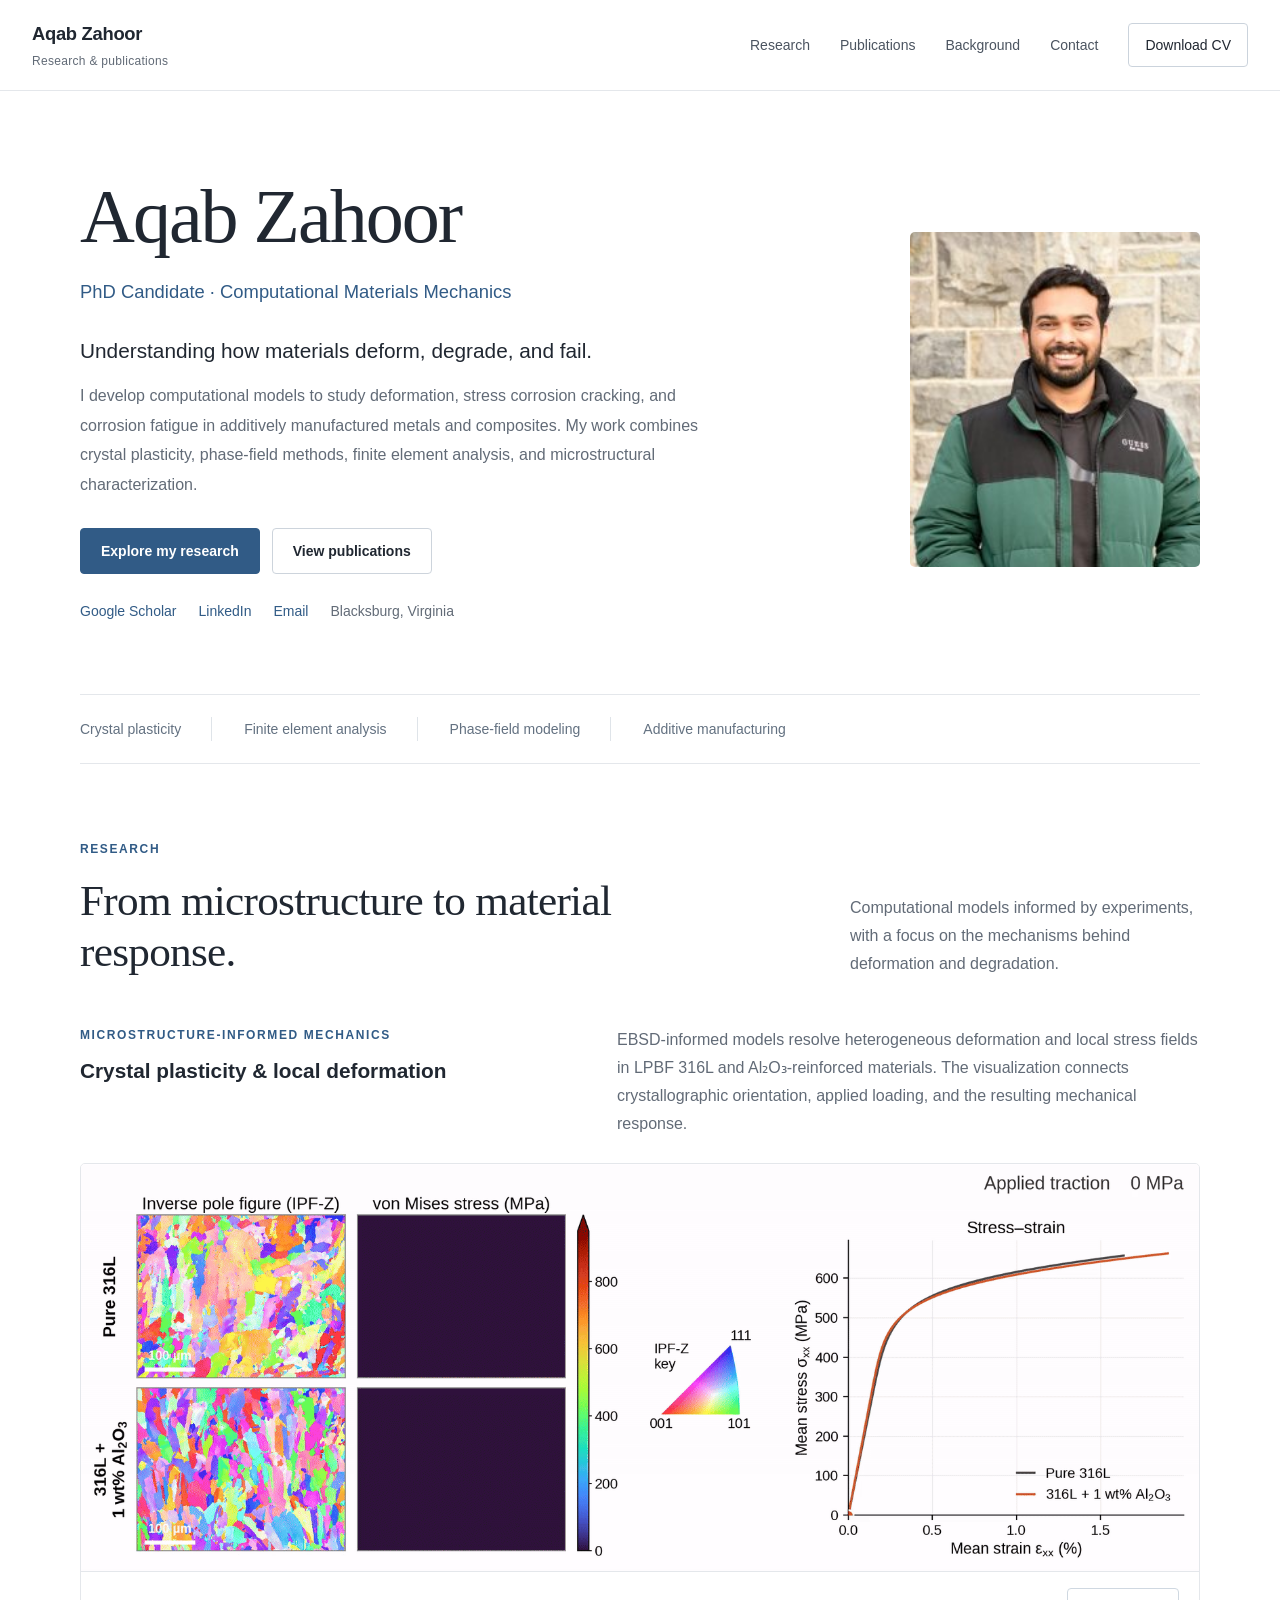
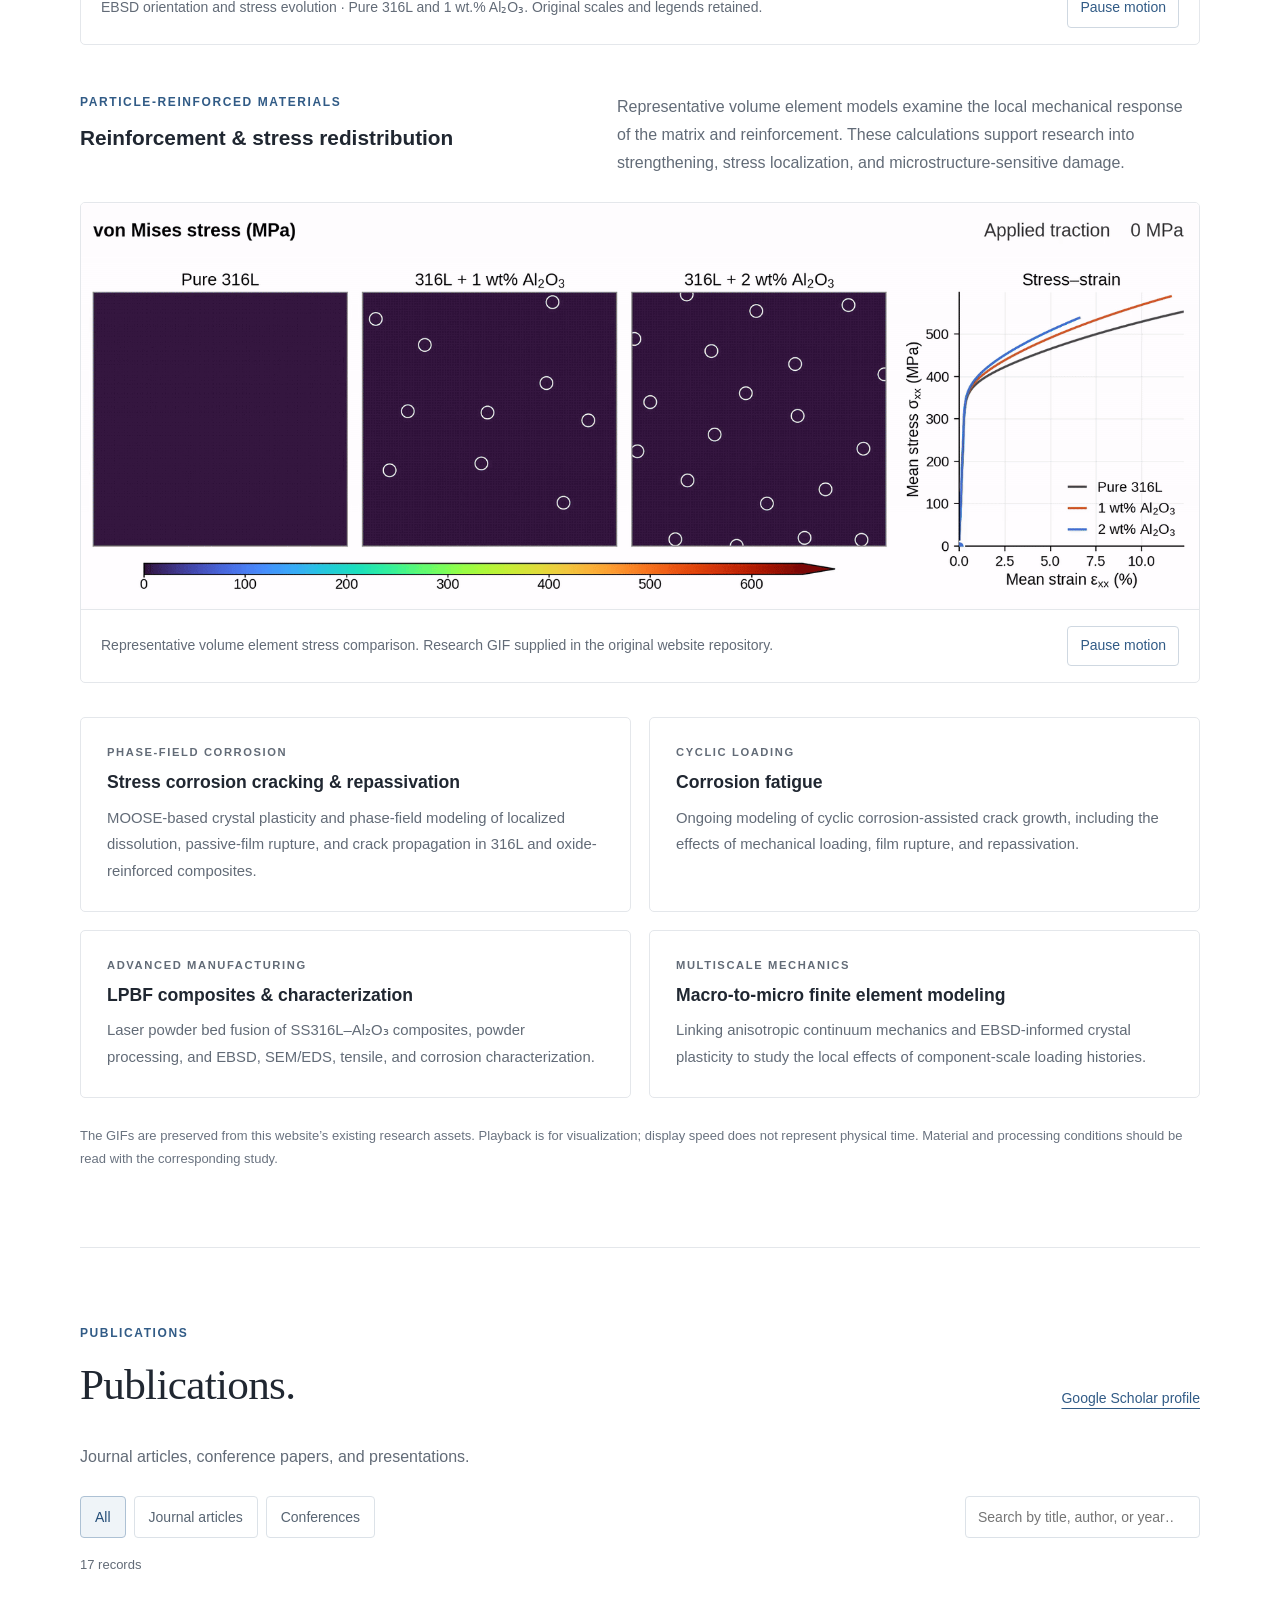
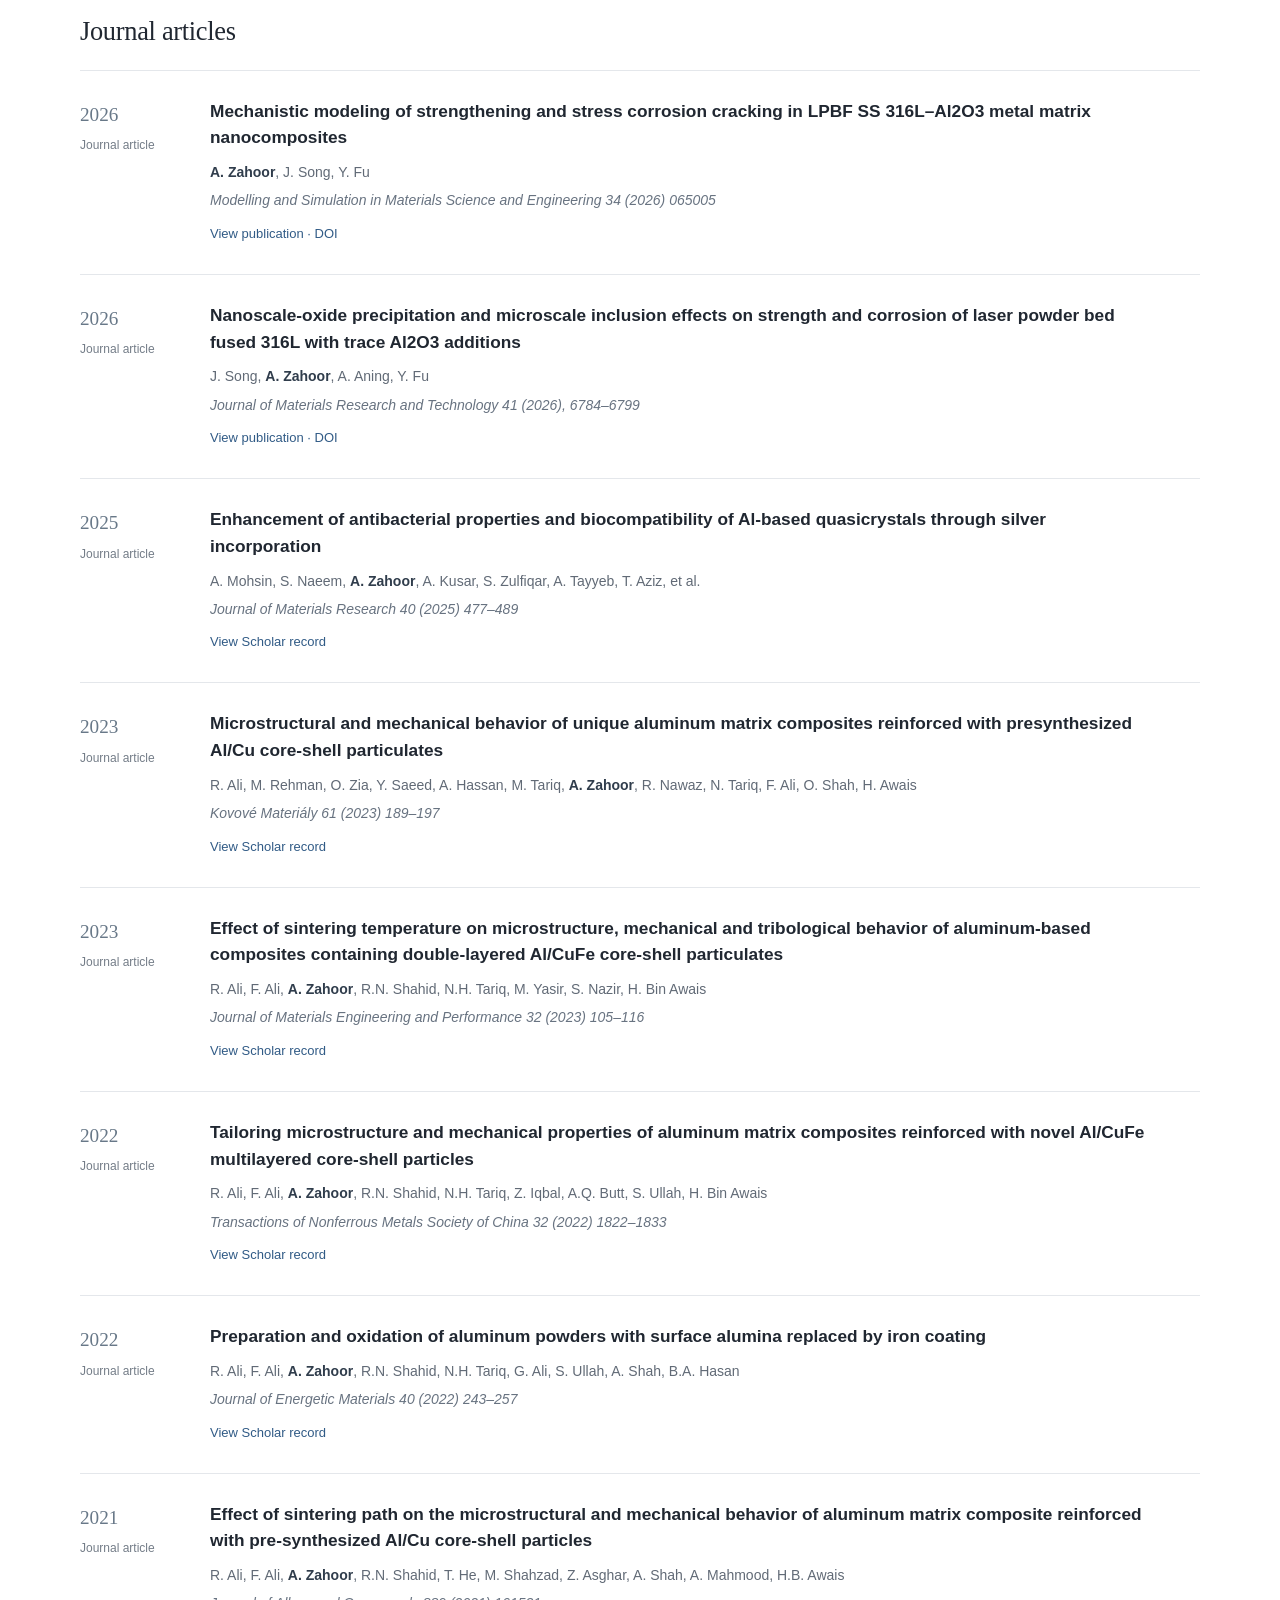
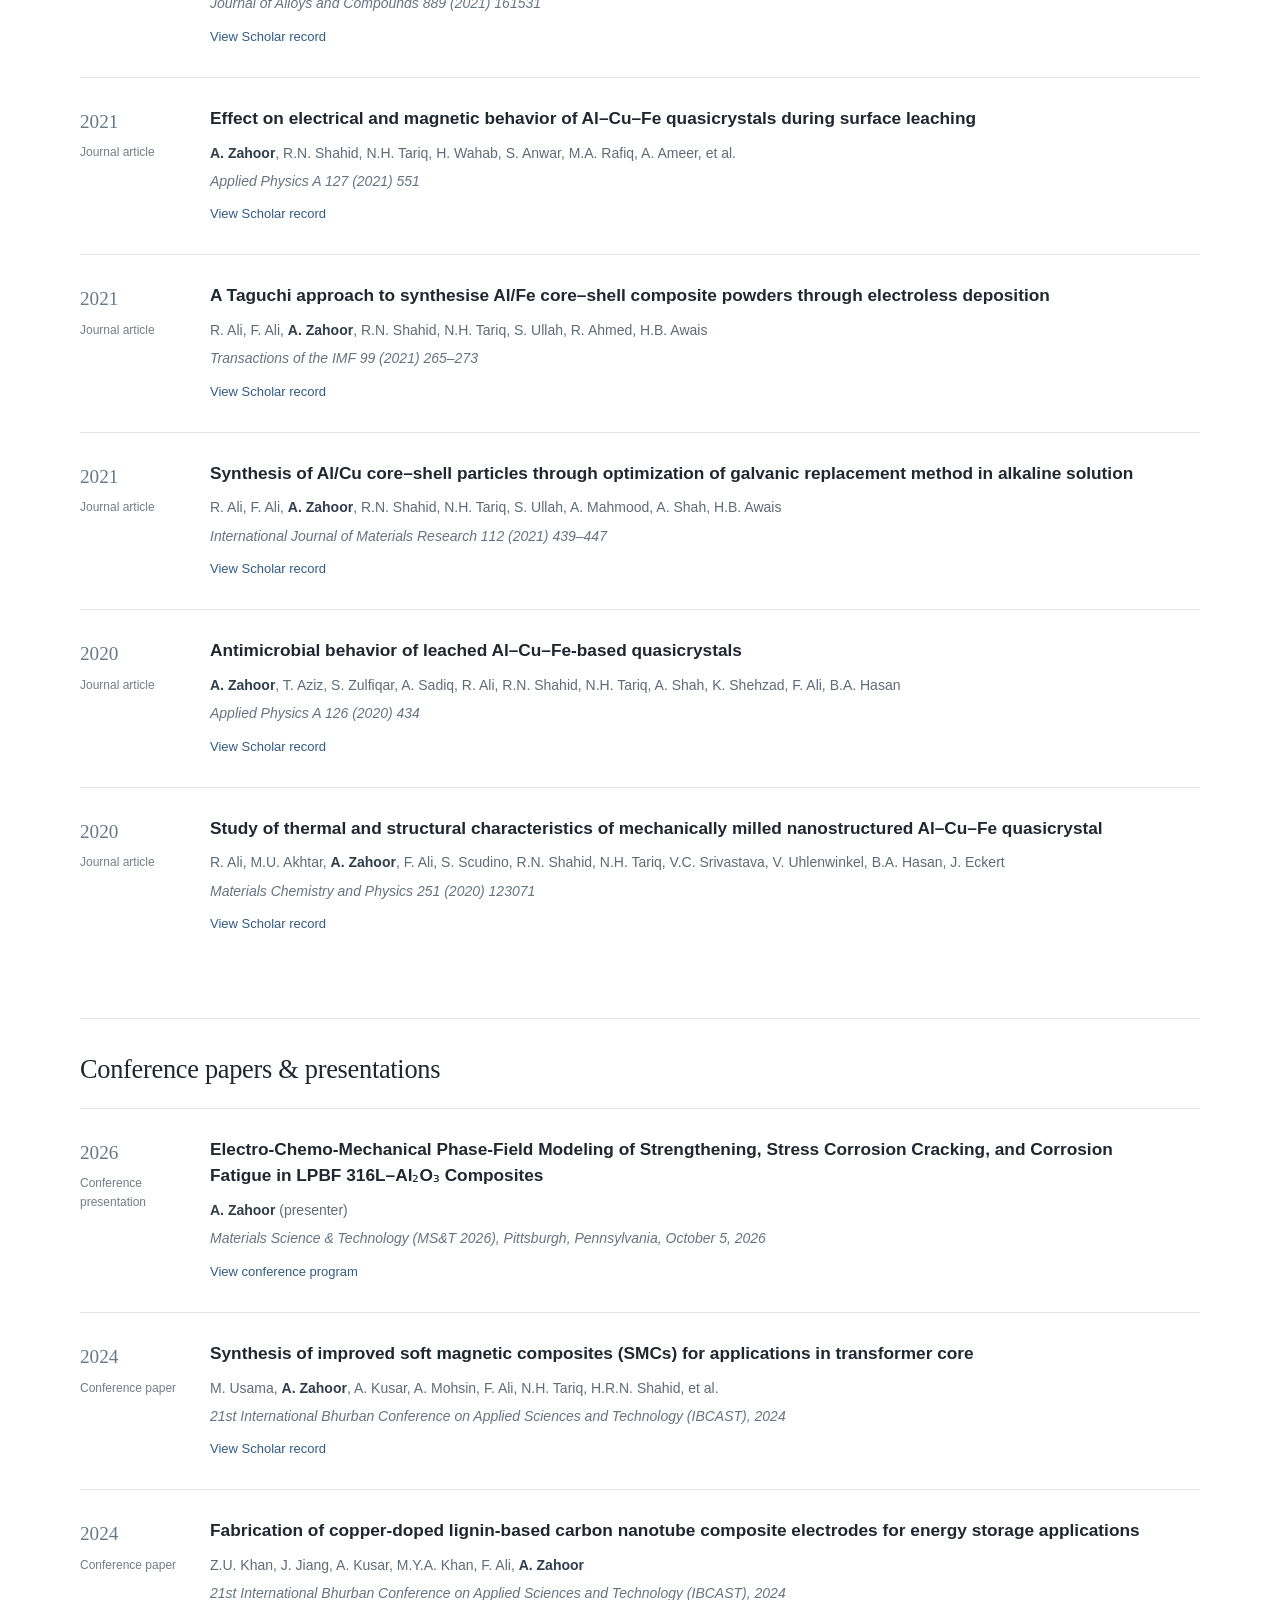
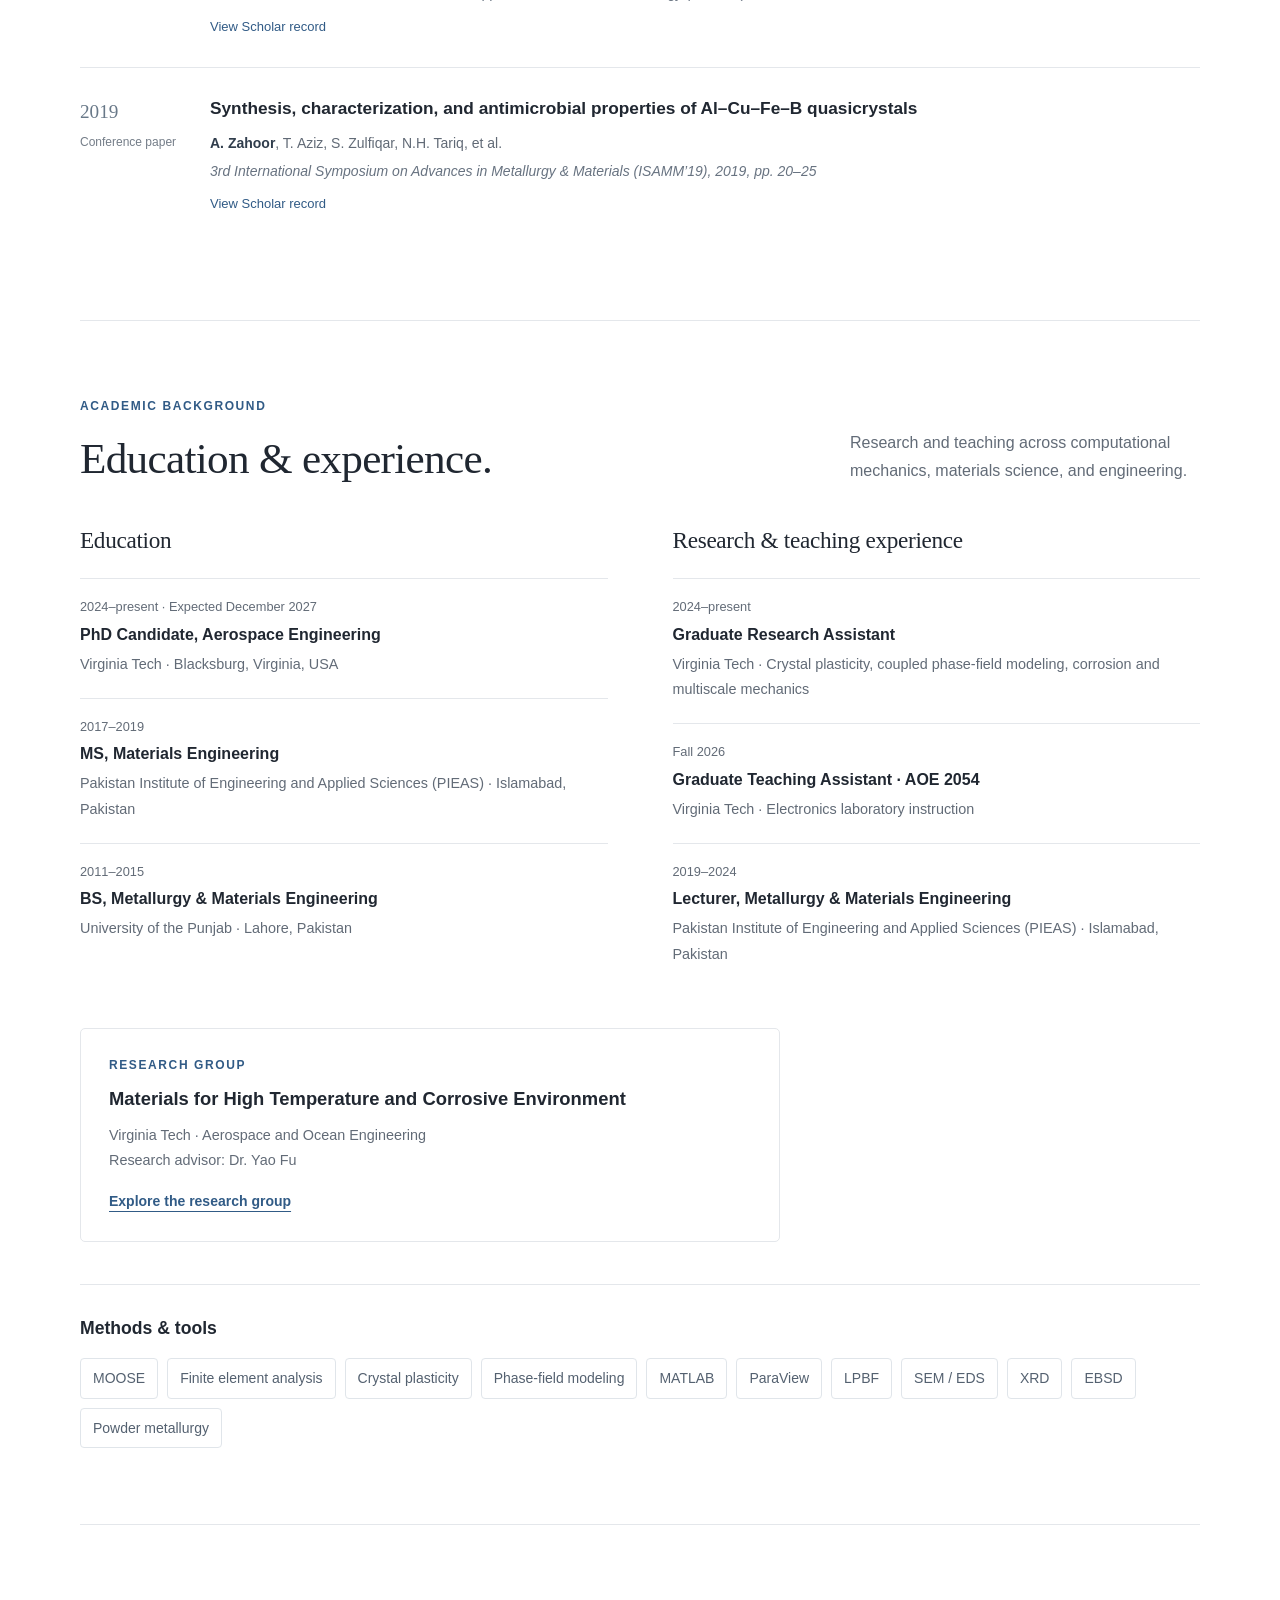
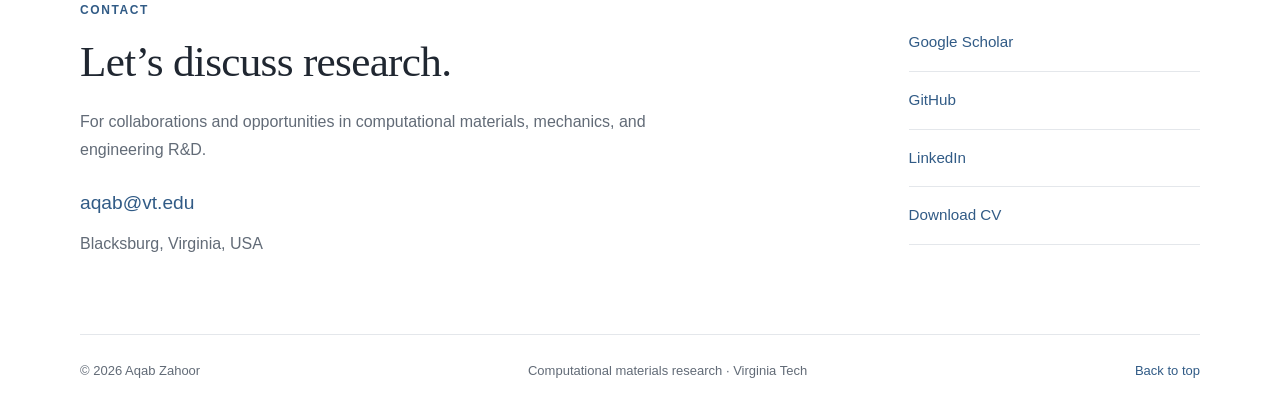
==== commit 8442d819: "Publish journal and conference bibliography without preprints" ====
--- a/index.html
+++ b/index.html
@@ -14,14 +14,13 @@
 </div><p class="source-note">The GIFs are preserved from this website’s existing research assets. Playback is for visualization; display speed does not represent physical time. Material and processing conditions should be read with the corresponding study.</p></section>
 <section id="publications" class="section section-container">
 <div class="section-heading"><div><p class="eyebrow">PUBLICATIONS</p><h2>Publications.</h2></div><a class="text-link" href="https://scholar.google.com/citations?user=BcspHmkAAAAJ&amp;hl=en" target="_blank" rel="noopener noreferrer">Google Scholar profile</a></div>
-<p class="publication-intro">Journal articles, conference papers and presentations, and preprints. Preprints are classified separately from peer-reviewed articles.</p>
+<p class="publication-intro">Journal articles, conference papers, and presentations.</p>
 <div class="publication-tools"><div class="filters" role="group" aria-label="Publication type">
 <button type="button" data-filter="all" aria-pressed="true">All</button>
 <button type="button" data-filter="journal" aria-pressed="false">Journal articles</button>
 <button type="button" data-filter="conference" aria-pressed="false">Conferences</button>
-<button type="button" data-filter="preprint" aria-pressed="false">Preprints</button>
 </div><label class="search-label"><span class="sr-only">Search publications</span><input id="publication-search" type="search" placeholder="Search by title, author, or year…" autocomplete="off"></label></div>
-<p id="publication-count" class="result-count" aria-live="polite">18 records</p>
+<p id="publication-count" class="result-count" aria-live="polite">17 records</p>
 <section class="publication-group" data-publication-group="journal" aria-label="Journal articles"><h3>Journal articles</h3><div class="publication-list"><article class="publication" data-group="journal" data-type="Journal article" data-search="mechanistic modeling of strengthening and stress corrosion cracking in lpbf ss 316l–al2o3 metal matrix nanocomposites a. zahoor, j. song, y. fu modelling and simulation in materials science and engineering 34 (2026) 065005 2026"><div class="publication-year">2026<span>Journal article</span></div><div><h4><a href="https://doi.org/10.1088/1361-651X/ae93e5" target="_blank" rel="noopener noreferrer">Mechanistic modeling of strengthening and stress corrosion cracking in LPBF SS 316L–Al2O3 metal matrix nanocomposites</a></h4><p class="authors"><strong>A. Zahoor</strong>, J. Song, Y. Fu</p><p class="journal">Modelling and Simulation in Materials Science and Engineering 34 (2026) 065005</p><a class="paper-link" href="https://doi.org/10.1088/1361-651X/ae93e5" target="_blank" rel="noopener noreferrer">View publication · DOI</a></div></article>
 <article class="publication" data-group="journal" data-type="Journal article" data-search="nanoscale-oxide precipitation and microscale inclusion effects on strength and corrosion of laser powder bed fused 316l with trace al2o3 additions j. song, a. zahoor, a. aning, y. fu journal of materials research and technology 41 (2026), 6784–6799 2026"><div class="publication-year">2026<span>Journal article</span></div><div><h4><a href="https://doi.org/10.1016/j.jmrt.2026.02.229" target="_blank" rel="noopener noreferrer">Nanoscale-oxide precipitation and microscale inclusion effects on strength and corrosion of laser powder bed fused 316L with trace Al2O3 additions</a></h4><p class="authors">J. Song, <strong>A. Zahoor</strong>, A. Aning, Y. Fu</p><p class="journal">Journal of Materials Research and Technology 41 (2026), 6784–6799</p><a class="paper-link" href="https://doi.org/10.1016/j.jmrt.2026.02.229" target="_blank" rel="noopener noreferrer">View publication · DOI</a></div></article>
 <article class="publication" data-group="journal" data-type="Journal article" data-search="enhancement of antibacterial properties and biocompatibility of al-based quasicrystals through silver incorporation a. mohsin, s. naeem, a. zahoor, a. kusar, s. zulfiqar, a. tayyeb, t. aziz, et al. journal of materials research 40 (2025) 477–489 2025"><div class="publication-year">2025<span>Journal article</span></div><div><h4><a href="https://scholar.google.com/citations?view_op=view_citation&amp;hl=en&amp;oe=ASCII&amp;user=BcspHmkAAAAJ&amp;pagesize=100&amp;citation_for_view=BcspHmkAAAAJ:Tyk-4Ss8FVUC" target="_blank" rel="noopener noreferrer">Enhancement of antibacterial properties and biocompatibility of Al-based quasicrystals through silver incorporation</a></h4><p class="authors">A. Mohsin, S. Naeem, <strong>A. Zahoor</strong>, A. Kusar, S. Zulfiqar, A. Tayyeb, T. Aziz, et al.</p><p class="journal">Journal of Materials Research 40 (2025) 477–489</p><a class="paper-link" href="https://scholar.google.com/citations?view_op=view_citation&amp;hl=en&amp;oe=ASCII&amp;user=BcspHmkAAAAJ&amp;pagesize=100&amp;citation_for_view=BcspHmkAAAAJ:Tyk-4Ss8FVUC" target="_blank" rel="noopener noreferrer">View Scholar record</a></div></article>
@@ -39,7 +38,6 @@
 <article class="publication" data-group="conference" data-type="Conference paper" data-search="synthesis of improved soft magnetic composites (smcs) for applications in transformer core m. usama, a. zahoor, a. kusar, a. mohsin, f. ali, n.h. tariq, h.r.n. shahid, et al. 21st international bhurban conference on applied sciences and technology (ibcast), 2024 2024"><div class="publication-year">2024<span>Conference paper</span></div><div><h4><a href="https://scholar.google.com/citations?view_op=view_citation&amp;hl=en&amp;oe=ASCII&amp;user=BcspHmkAAAAJ&amp;pagesize=100&amp;citation_for_view=BcspHmkAAAAJ:Y0pCki6q_DkC" target="_blank" rel="noopener noreferrer">Synthesis of improved soft magnetic composites (SMCs) for applications in transformer core</a></h4><p class="authors">M. Usama, <strong>A. Zahoor</strong>, A. Kusar, A. Mohsin, F. Ali, N.H. Tariq, H.R.N. Shahid, et al.</p><p class="journal">21st International Bhurban Conference on Applied Sciences and Technology (IBCAST), 2024</p><a class="paper-link" href="https://scholar.google.com/citations?view_op=view_citation&amp;hl=en&amp;oe=ASCII&amp;user=BcspHmkAAAAJ&amp;pagesize=100&amp;citation_for_view=BcspHmkAAAAJ:Y0pCki6q_DkC" target="_blank" rel="noopener noreferrer">View Scholar record</a></div></article>
 <article class="publication" data-group="conference" data-type="Conference paper" data-search="fabrication of copper-doped lignin-based carbon nanotube composite electrodes for energy storage applications z.u. khan, j. jiang, a. kusar, m.y.a. khan, f. ali, a. zahoor 21st international bhurban conference on applied sciences and technology (ibcast), 2024 2024"><div class="publication-year">2024<span>Conference paper</span></div><div><h4><a href="https://scholar.google.com/citations?view_op=view_citation&amp;hl=en&amp;oe=ASCII&amp;user=BcspHmkAAAAJ&amp;pagesize=100&amp;citation_for_view=BcspHmkAAAAJ:eQOLeE2rZwMC" target="_blank" rel="noopener noreferrer">Fabrication of copper-doped lignin-based carbon nanotube composite electrodes for energy storage applications</a></h4><p class="authors">Z.U. Khan, J. Jiang, A. Kusar, M.Y.A. Khan, F. Ali, <strong>A. Zahoor</strong></p><p class="journal">21st International Bhurban Conference on Applied Sciences and Technology (IBCAST), 2024</p><a class="paper-link" href="https://scholar.google.com/citations?view_op=view_citation&amp;hl=en&amp;oe=ASCII&amp;user=BcspHmkAAAAJ&amp;pagesize=100&amp;citation_for_view=BcspHmkAAAAJ:eQOLeE2rZwMC" target="_blank" rel="noopener noreferrer">View Scholar record</a></div></article>
 <article class="publication" data-group="conference" data-type="Conference paper" data-search="synthesis, characterization, and antimicrobial properties of al–cu–fe–b quasicrystals a. zahoor, t. aziz, s. zulfiqar, n.h. tariq, et al. 3rd international symposium on advances in metallurgy &amp; materials (isamm’19), 2019, pp. 20–25 2019"><div class="publication-year">2019<span>Conference paper</span></div><div><h4><a href="https://scholar.google.com/citations?view_op=view_citation&amp;hl=en&amp;oe=ASCII&amp;user=BcspHmkAAAAJ&amp;pagesize=100&amp;citation_for_view=BcspHmkAAAAJ:2osOgNQ5qMEC" target="_blank" rel="noopener noreferrer">Synthesis, characterization, and antimicrobial properties of Al–Cu–Fe–B quasicrystals</a></h4><p class="authors"><strong>A. Zahoor</strong>, T. Aziz, S. Zulfiqar, N.H. Tariq, et al.</p><p class="journal">3rd International Symposium on Advances in Metallurgy &amp; Materials (ISAMM’19), 2019, pp. 20–25</p><a class="paper-link" href="https://scholar.google.com/citations?view_op=view_citation&amp;hl=en&amp;oe=ASCII&amp;user=BcspHmkAAAAJ&amp;pagesize=100&amp;citation_for_view=BcspHmkAAAAJ:2osOgNQ5qMEC" target="_blank" rel="noopener noreferrer">View Scholar record</a></div></article></div></section>
-<section class="publication-group" data-publication-group="preprint" aria-label="Preprints"><h3>Preprints</h3><div class="publication-list"><article class="publication" data-group="preprint" data-type="Preprint" data-search="microstructural segregation and inclusion effects on strength and corrosion of laser powder bed fused 316l with trace al2o3 additions j. song, a. zahoor, a. aning, y. fu ssrn preprint 5929185 · posted december 17, 2025 · earlier version of the 2026 jmrt journal article 2025"><div class="publication-year">2025<span>Preprint</span></div><div><h4><a href="https://doi.org/10.2139/ssrn.5929185" target="_blank" rel="noopener noreferrer">Microstructural Segregation and Inclusion Effects on Strength and Corrosion of Laser Powder Bed Fused 316L with Trace Al2O3 Additions</a></h4><p class="authors">J. Song, <strong>A. Zahoor</strong>, A. Aning, Y. Fu</p><p class="journal">SSRN preprint 5929185 · posted December 17, 2025 · Earlier version of the 2026 JMRT journal article</p><a class="paper-link" href="https://doi.org/10.2139/ssrn.5929185" target="_blank" rel="noopener noreferrer">View publication · DOI</a></div></article></div></section>
 <p id="no-results" hidden>No publications match your search. Try another category or keyword.</p></section>
 <section id="about" class="section section-container academic-section">
   <div class="section-heading"><div><p class="eyebrow">ACADEMIC BACKGROUND</p><h2>Education &amp; experience.</h2></div><p>Research and teaching across computational mechanics, materials science, and engineering.</p></div>
--- a/styles.css
+++ b/styles.css
@@ -29,3 +29,16 @@
 .conference-publication h4{font-size:1.05rem;font-weight:550;line-height:1.6;max-width:920px}
 .academic-highlights{grid-template-columns:minmax(0,1fr);max-width:700px}
 @media(max-width:760px){.conference-publications{margin-top:35px;padding-top:25px}}
+
+/* Additional research projects and categorized bibliography */
+.research-notes{grid-template-columns:repeat(2,minmax(0,1fr));gap:18px;margin-top:34px}
+.research-notes article{background:#fff;border:1px solid var(--line);padding:26px;border-radius:5px}
+.research-notes .eyebrow{font-size:.7rem;margin-bottom:7px}
+.research-notes h3{font-size:1.1rem;margin-bottom:9px}
+.research-notes p:not(.eyebrow){font-size:.93rem;line-height:1.8}
+.publication-group{margin-top:35px}
+.publication-group>h3{font-family:Georgia,'Times New Roman',serif;font-size:1.65rem;font-weight:400;letter-spacing:-.3px;margin-bottom:18px}
+.publication-group+.publication-group{margin-top:54px;padding-top:31px;border-top:1px solid var(--line)}
+.publication h4{font-size:1.08rem;font-weight:550;line-height:1.55;max-width:950px}
+.publication h4 a{color:var(--ink)}
+@media(max-width:760px){.research-notes{grid-template-columns:1fr;gap:14px}.research-notes article{padding:22px}.publication h4{font-size:1rem}.publication-group+.publication-group{margin-top:34px;padding-top:24px}}
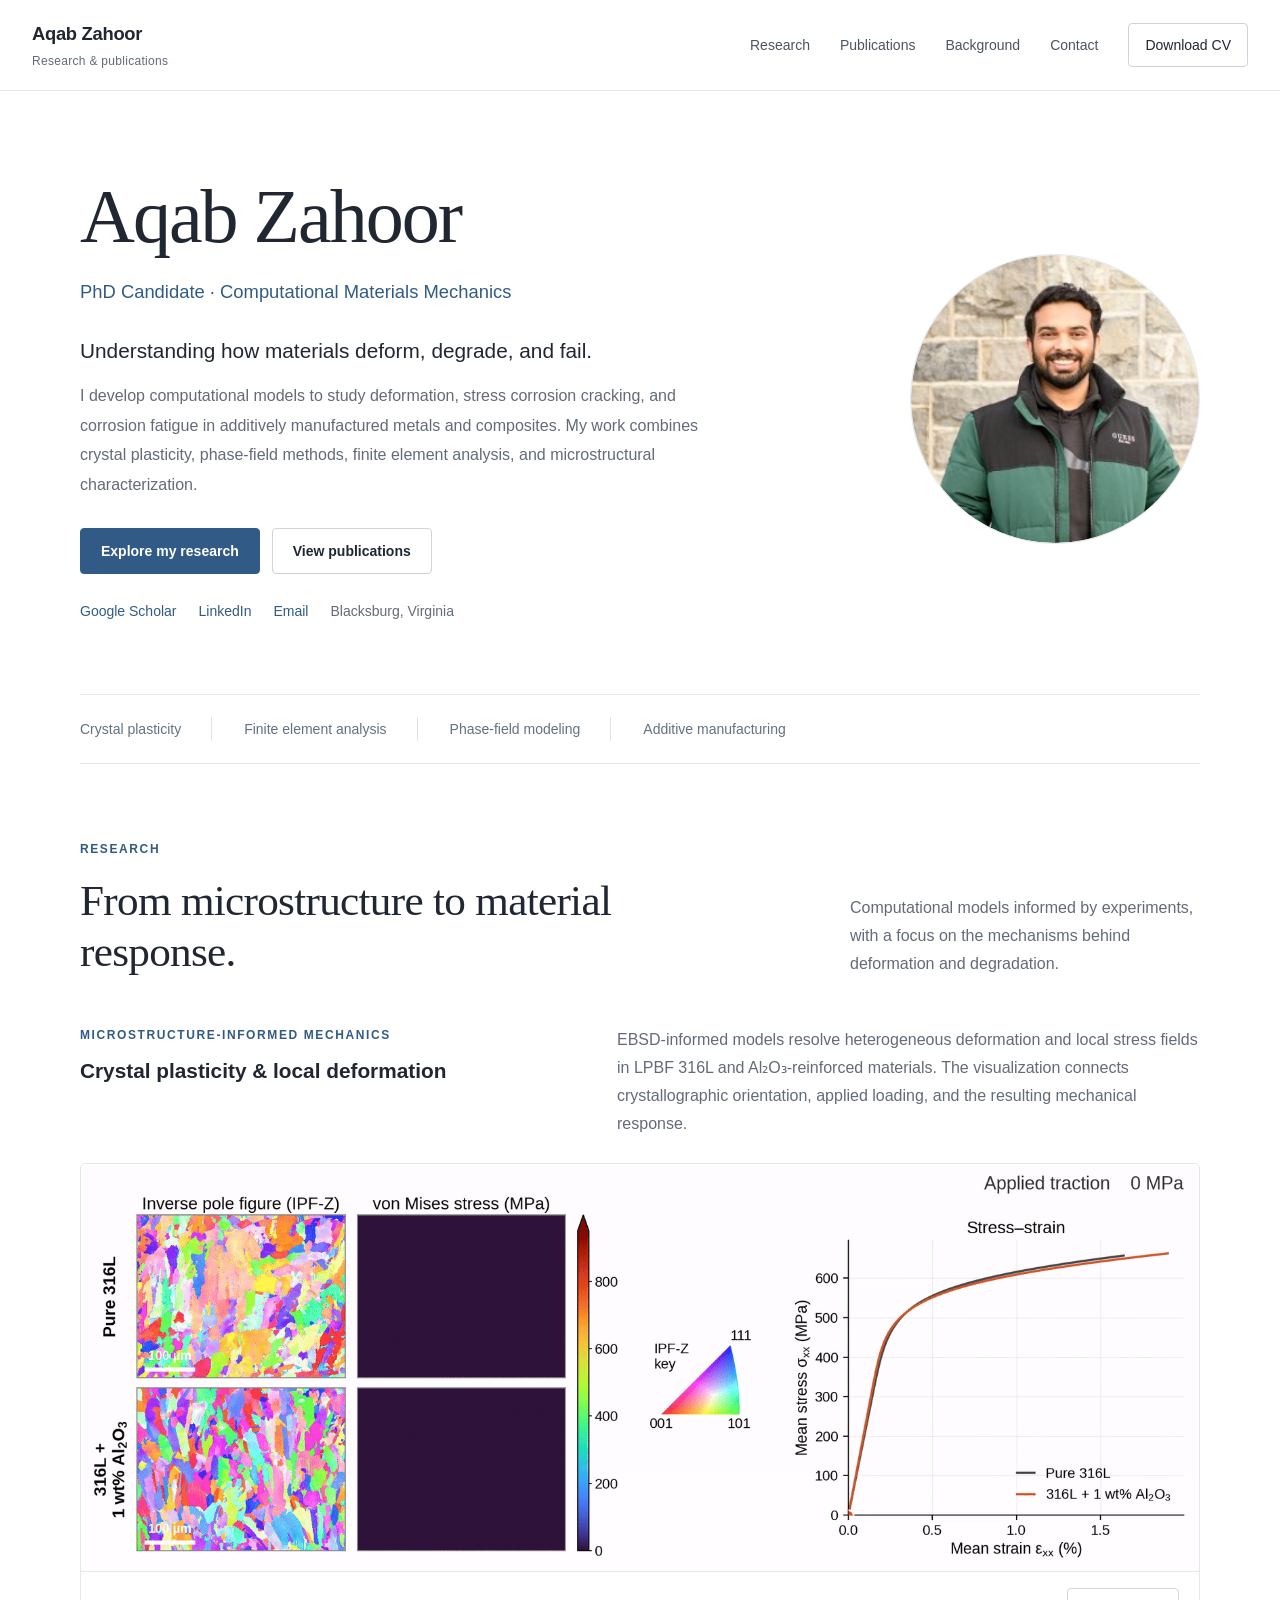
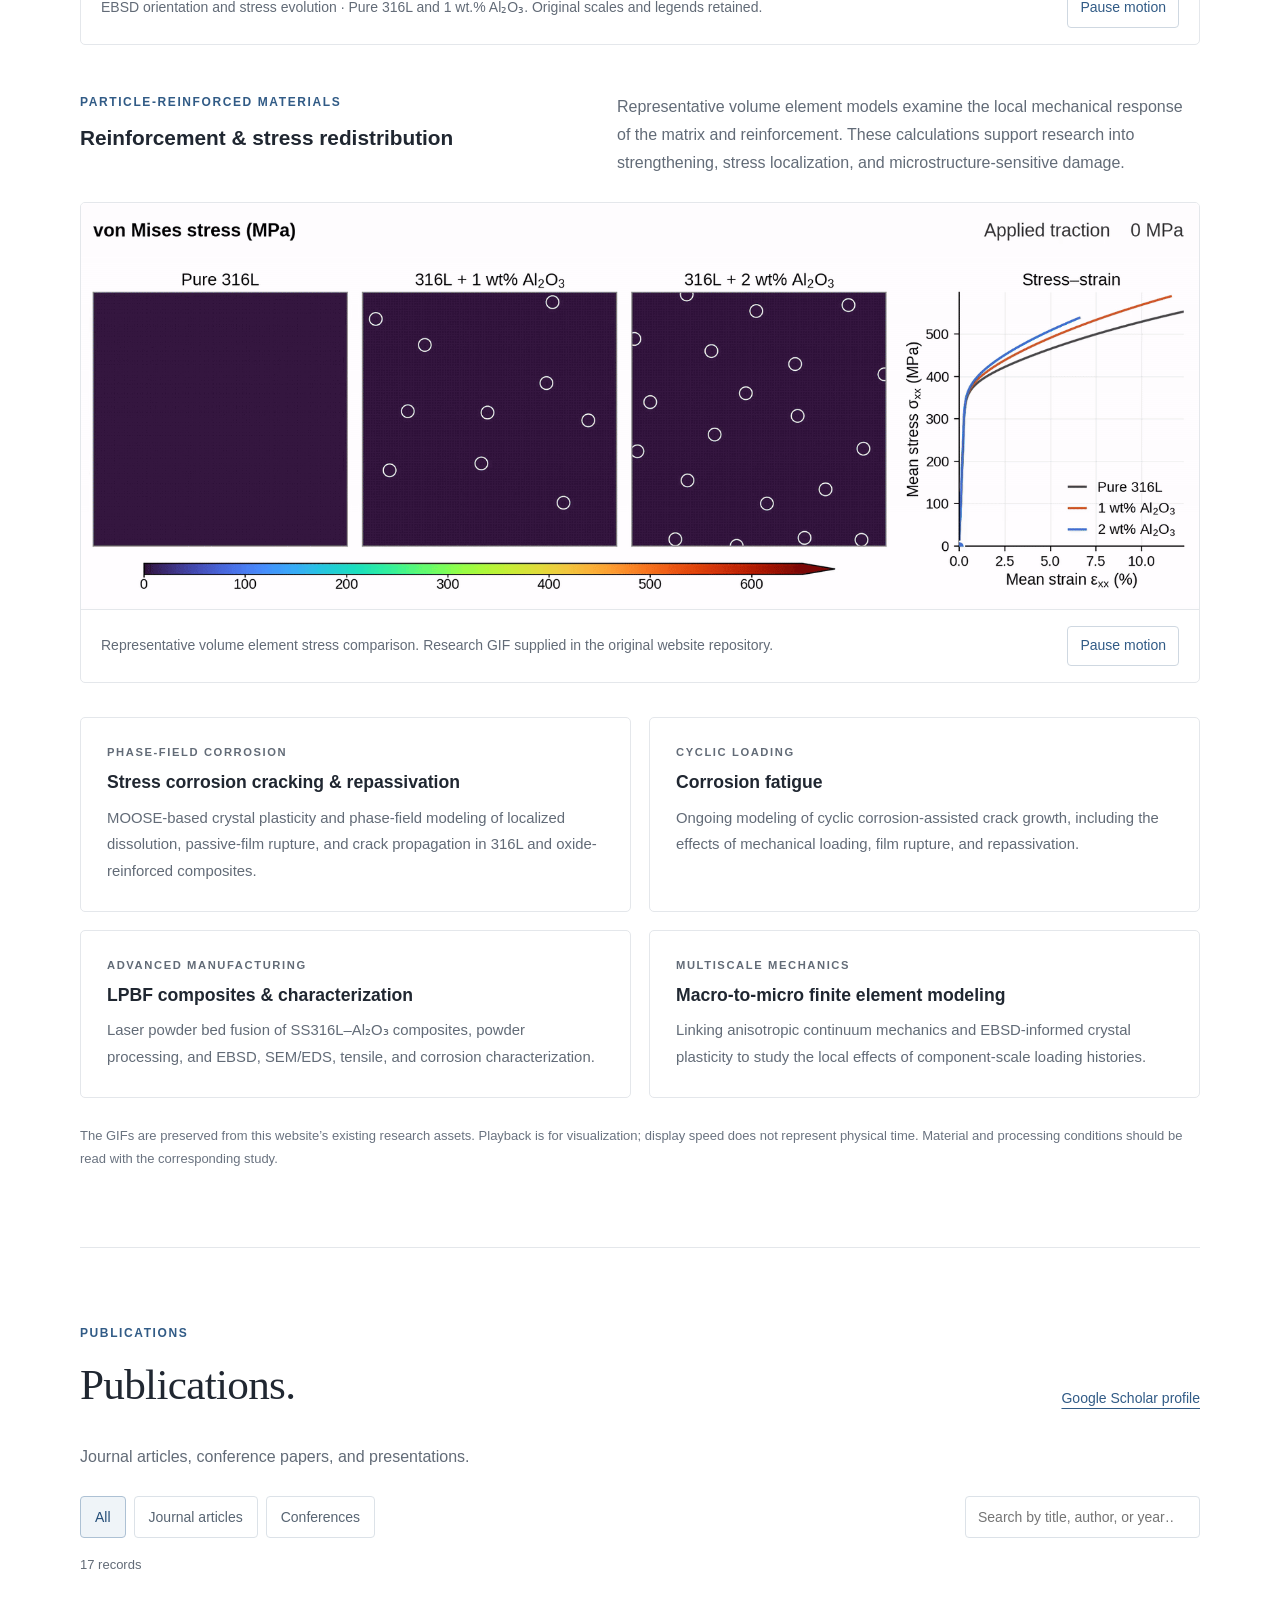
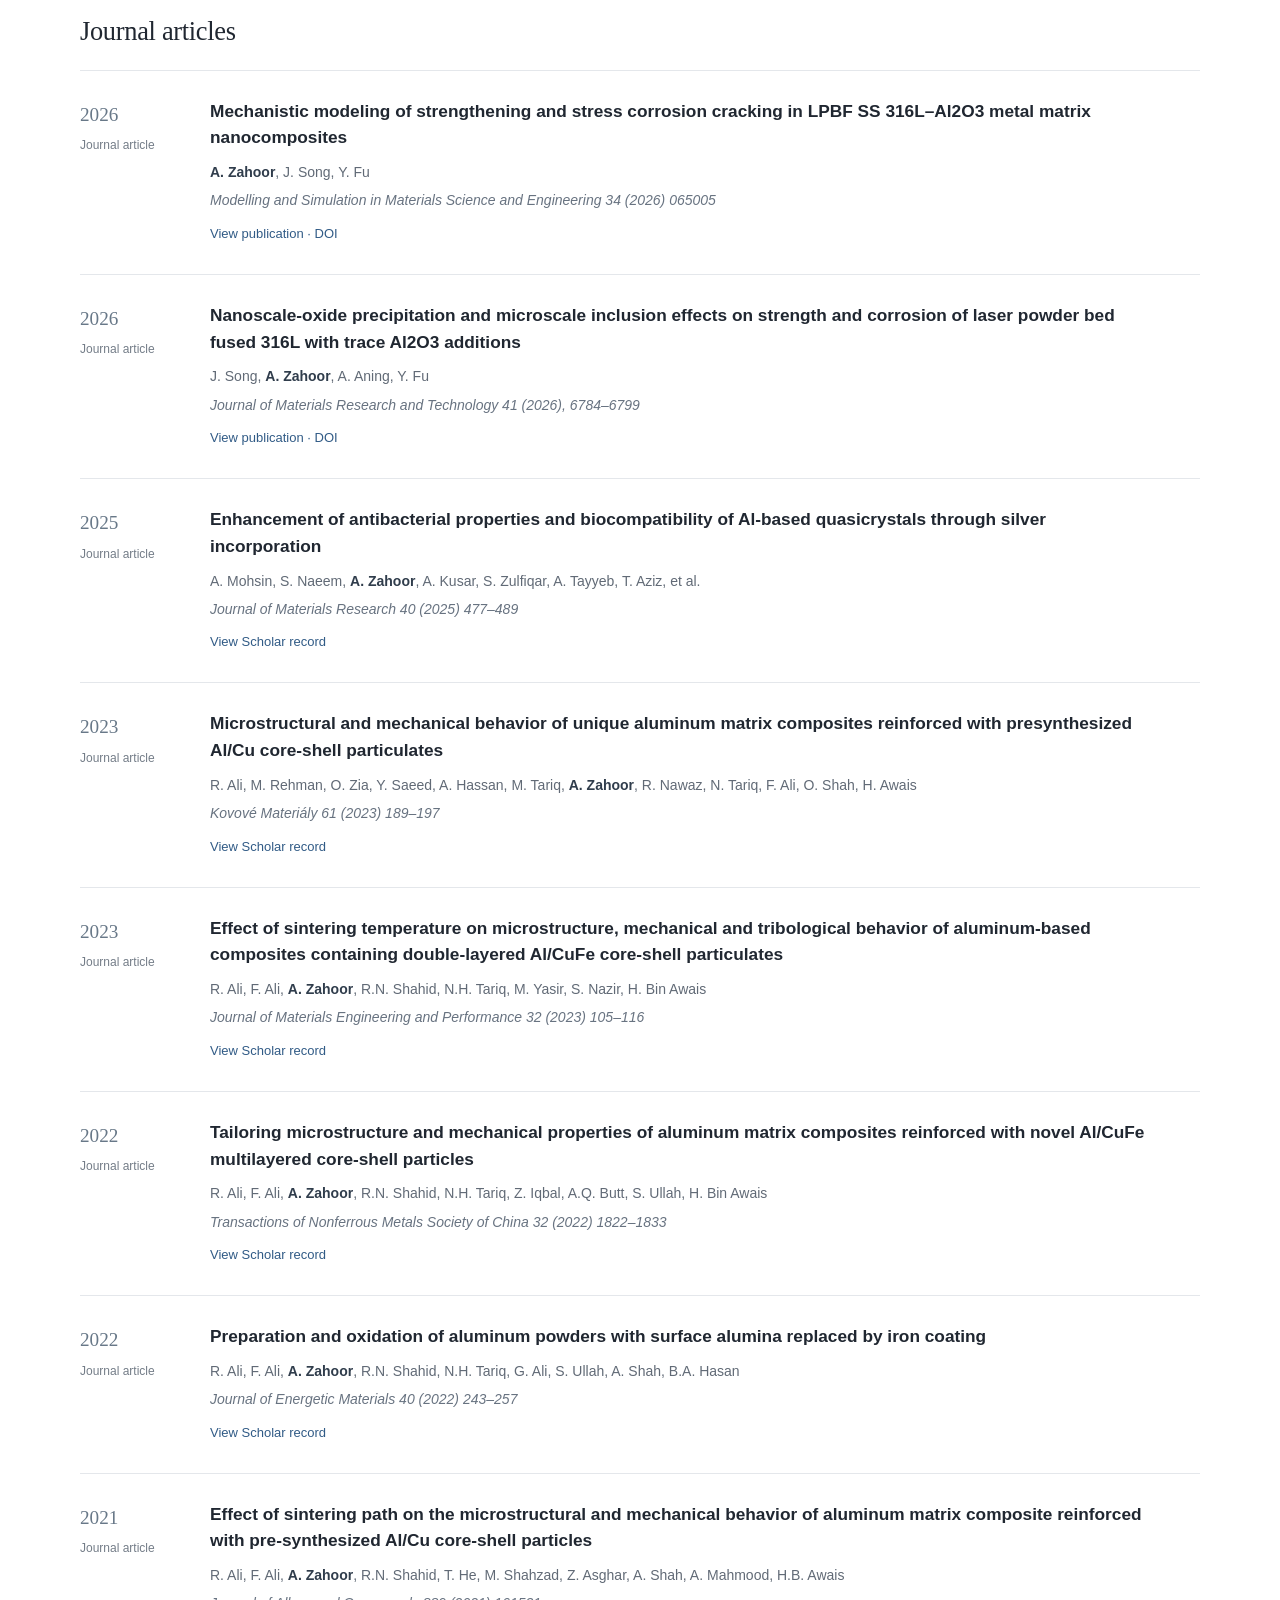
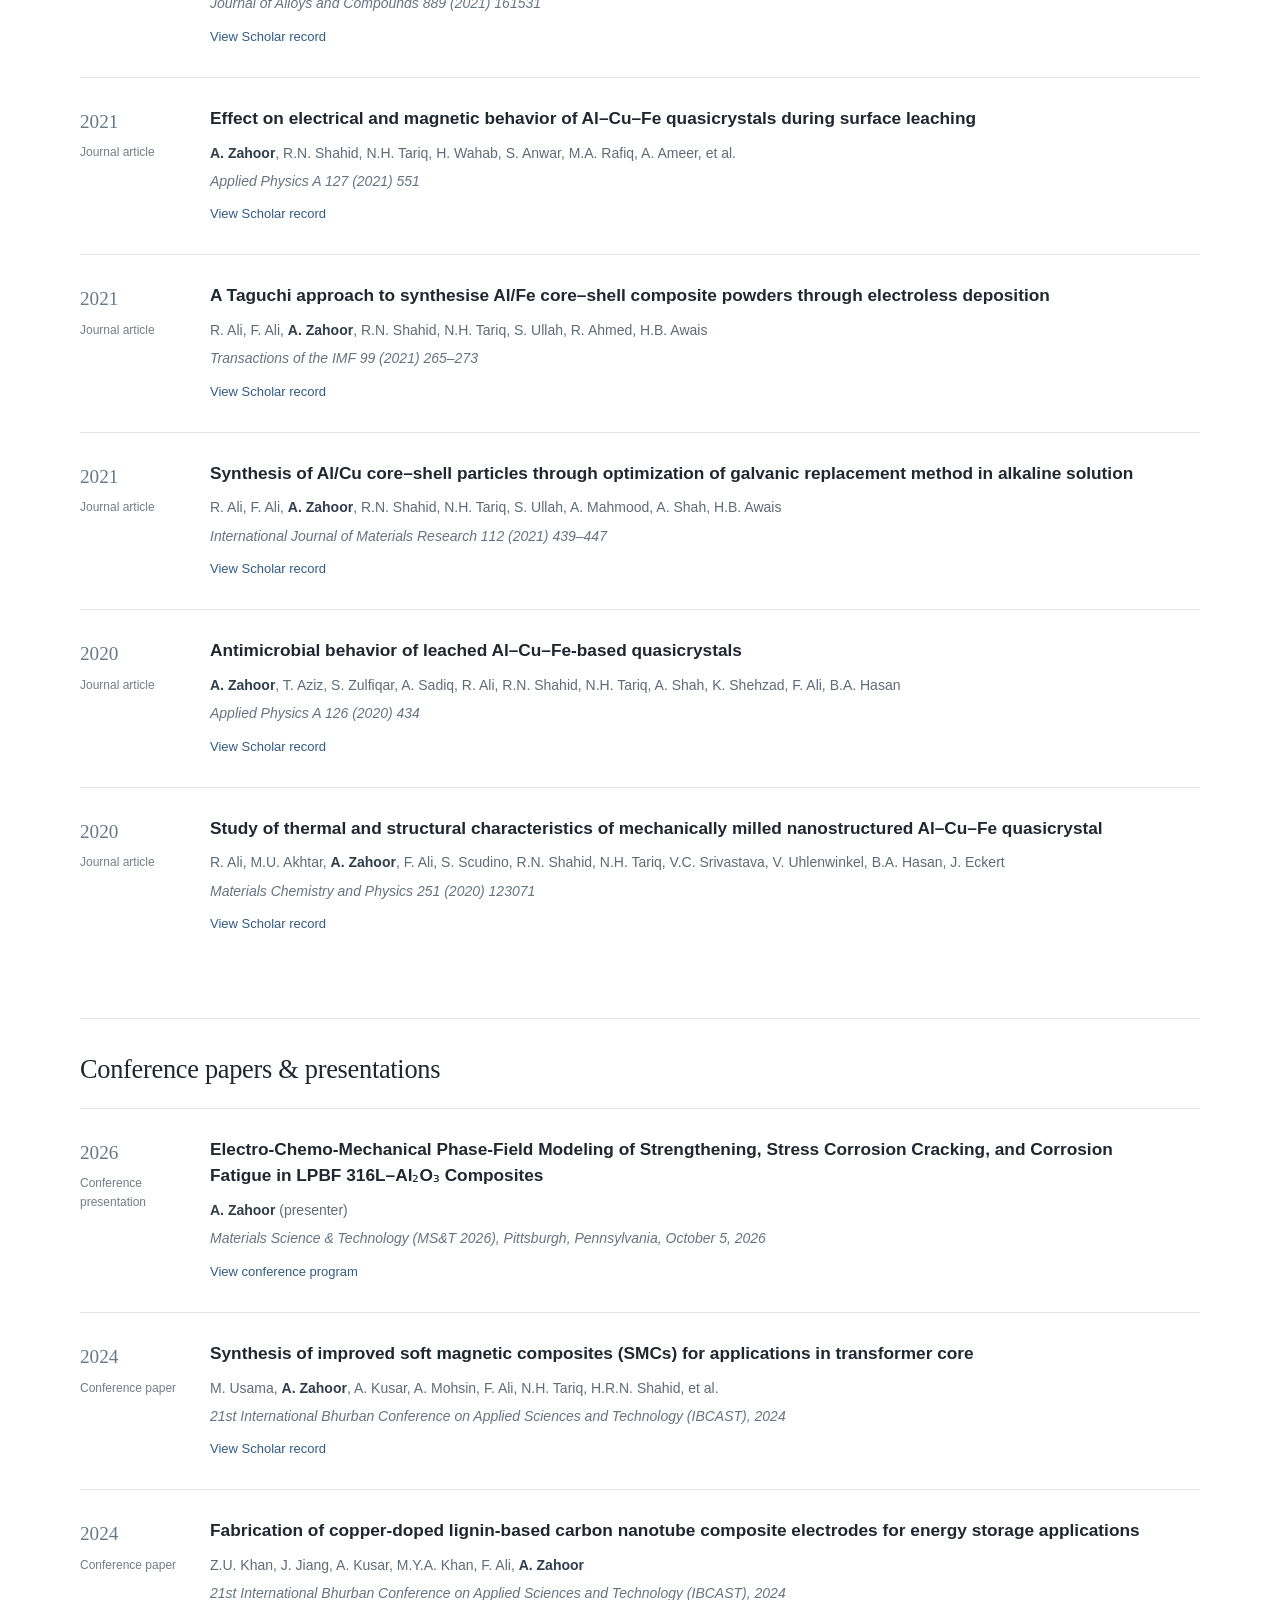
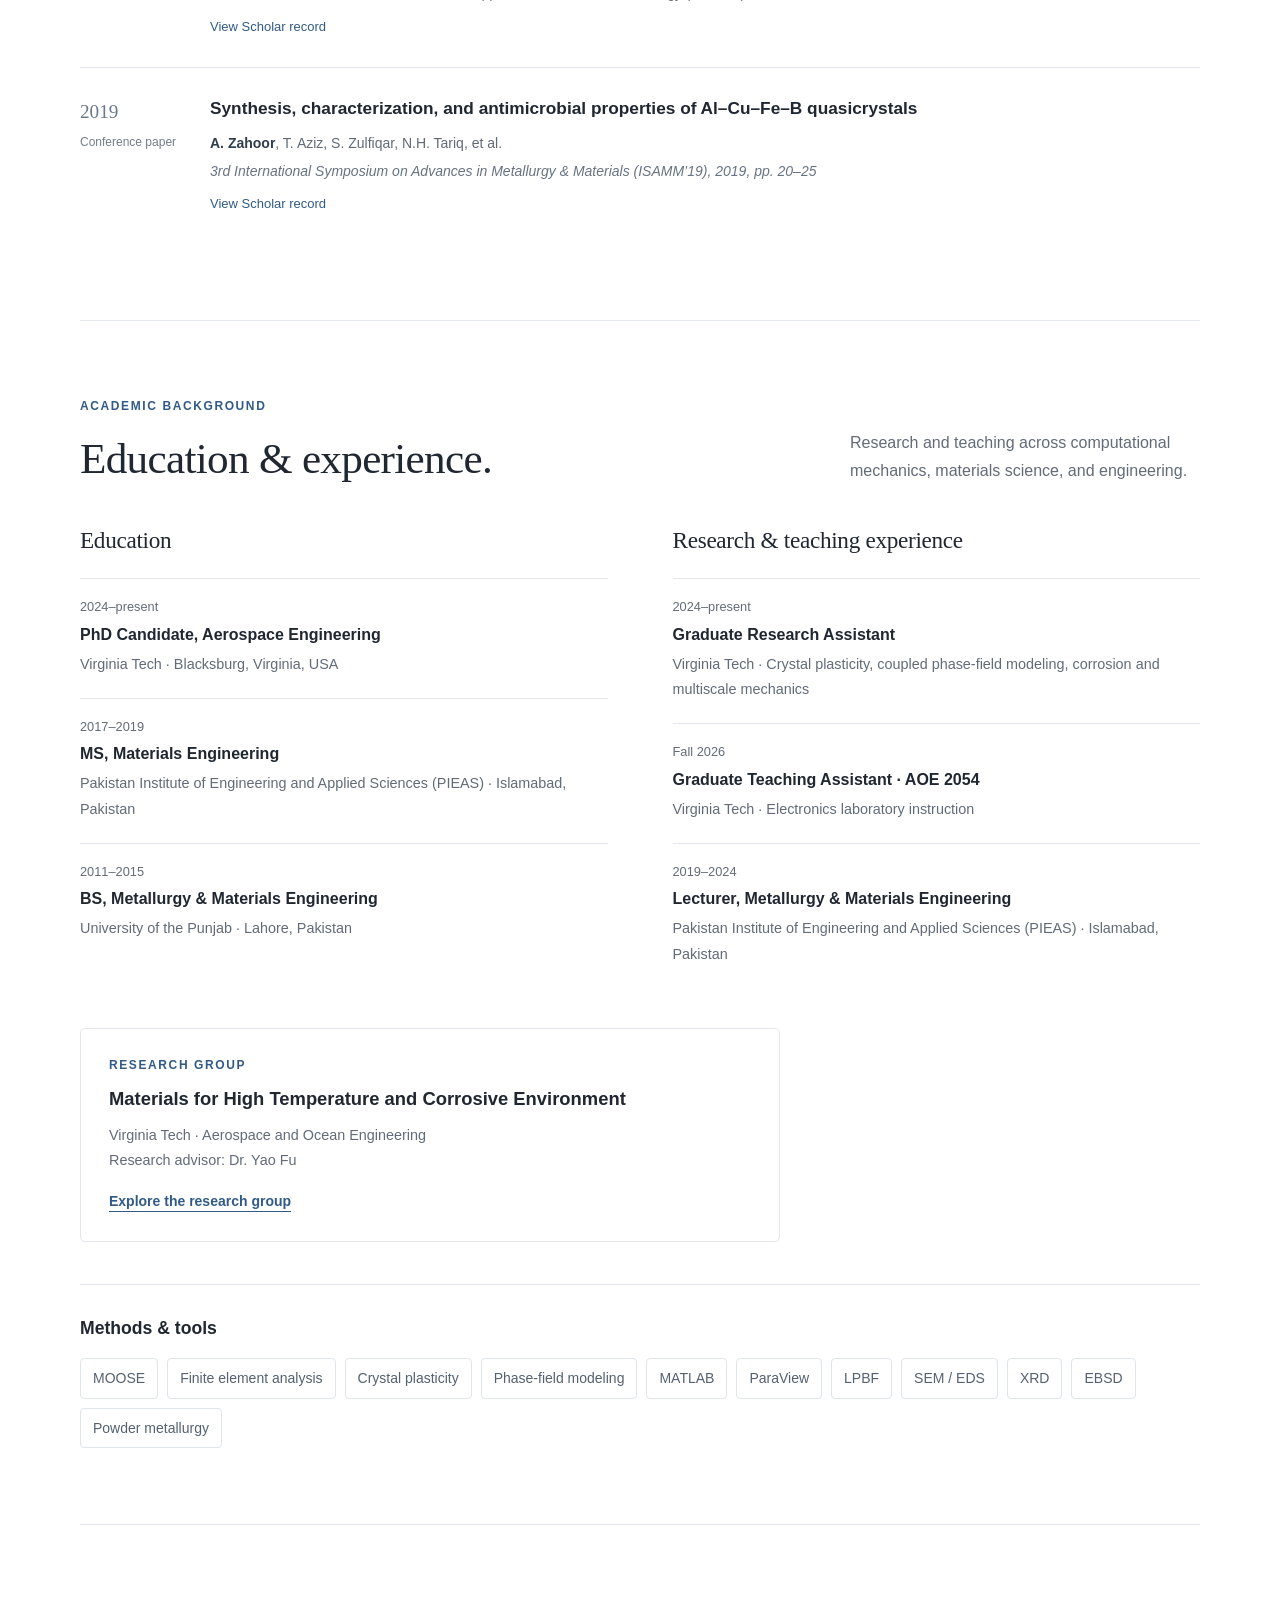
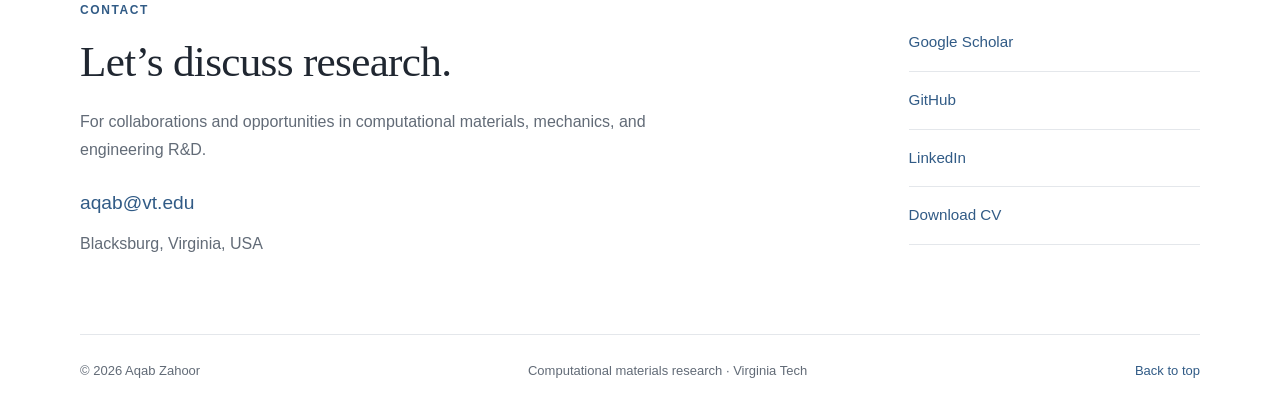
==== commit 72912f94: "Remove expected PhD graduation date from education" ====
--- a/index.html
+++ b/index.html
@@ -43,7 +43,7 @@
   <div class="section-heading"><div><p class="eyebrow">ACADEMIC BACKGROUND</p><h2>Education &amp; experience.</h2></div><p>Research and teaching across computational mechanics, materials science, and engineering.</p></div>
   <div class="academic-columns">
     <div class="academic-column"><h3>Education</h3>
-      <article class="academic-entry"><p class="meta">2024–present · Expected December 2027</p><h4>PhD Candidate, Aerospace Engineering</h4><p>Virginia Tech · Blacksburg, Virginia, USA</p></article>
+      <article class="academic-entry"><p class="meta">2024–present</p><h4>PhD Candidate, Aerospace Engineering</h4><p>Virginia Tech · Blacksburg, Virginia, USA</p></article>
       <article class="academic-entry"><p class="meta">2017–2019</p><h4>MS, Materials Engineering</h4><p>Pakistan Institute of Engineering and Applied Sciences (PIEAS) · Islamabad, Pakistan</p></article>
       <article class="academic-entry"><p class="meta">2011–2015</p><h4>BS, Metallurgy &amp; Materials Engineering</h4><p>University of the Punjab · Lahore, Pakistan</p></article>
     </div>
--- a/styles.css
+++ b/styles.css
@@ -42,3 +42,10 @@
 .publication h4{font-size:1.08rem;font-weight:550;line-height:1.55;max-width:950px}
 .publication h4 a{color:var(--ink)}
 @media(max-width:760px){.research-notes{grid-template-columns:1fr;gap:14px}.research-notes article{padding:22px}.publication h4{font-size:1rem}.publication-group+.publication-group{margin-top:34px;padding-top:24px}}
+
+/* Circular homepage portrait across desktop, tablet, and mobile */
+.hero{grid-template-columns:minmax(0,1fr) 290px}
+.portrait{width:290px;height:290px;justify-self:center;overflow:hidden;border-radius:50%;border:1px solid var(--line);background:#f4f6f8}
+.portrait>img,.portrait-pending{width:100%;height:100%;aspect-ratio:1;object-fit:cover;object-position:center center;border-radius:50%}
+@media(max-width:1000px){.hero{grid-template-columns:minmax(0,1fr) 250px}.portrait{width:250px;height:250px}}
+@media(max-width:760px){.hero{grid-template-columns:1fr}.portrait{width:150px;height:150px;justify-self:start;align-self:start}.portrait>img,.portrait-pending{width:100%;height:100%}}
